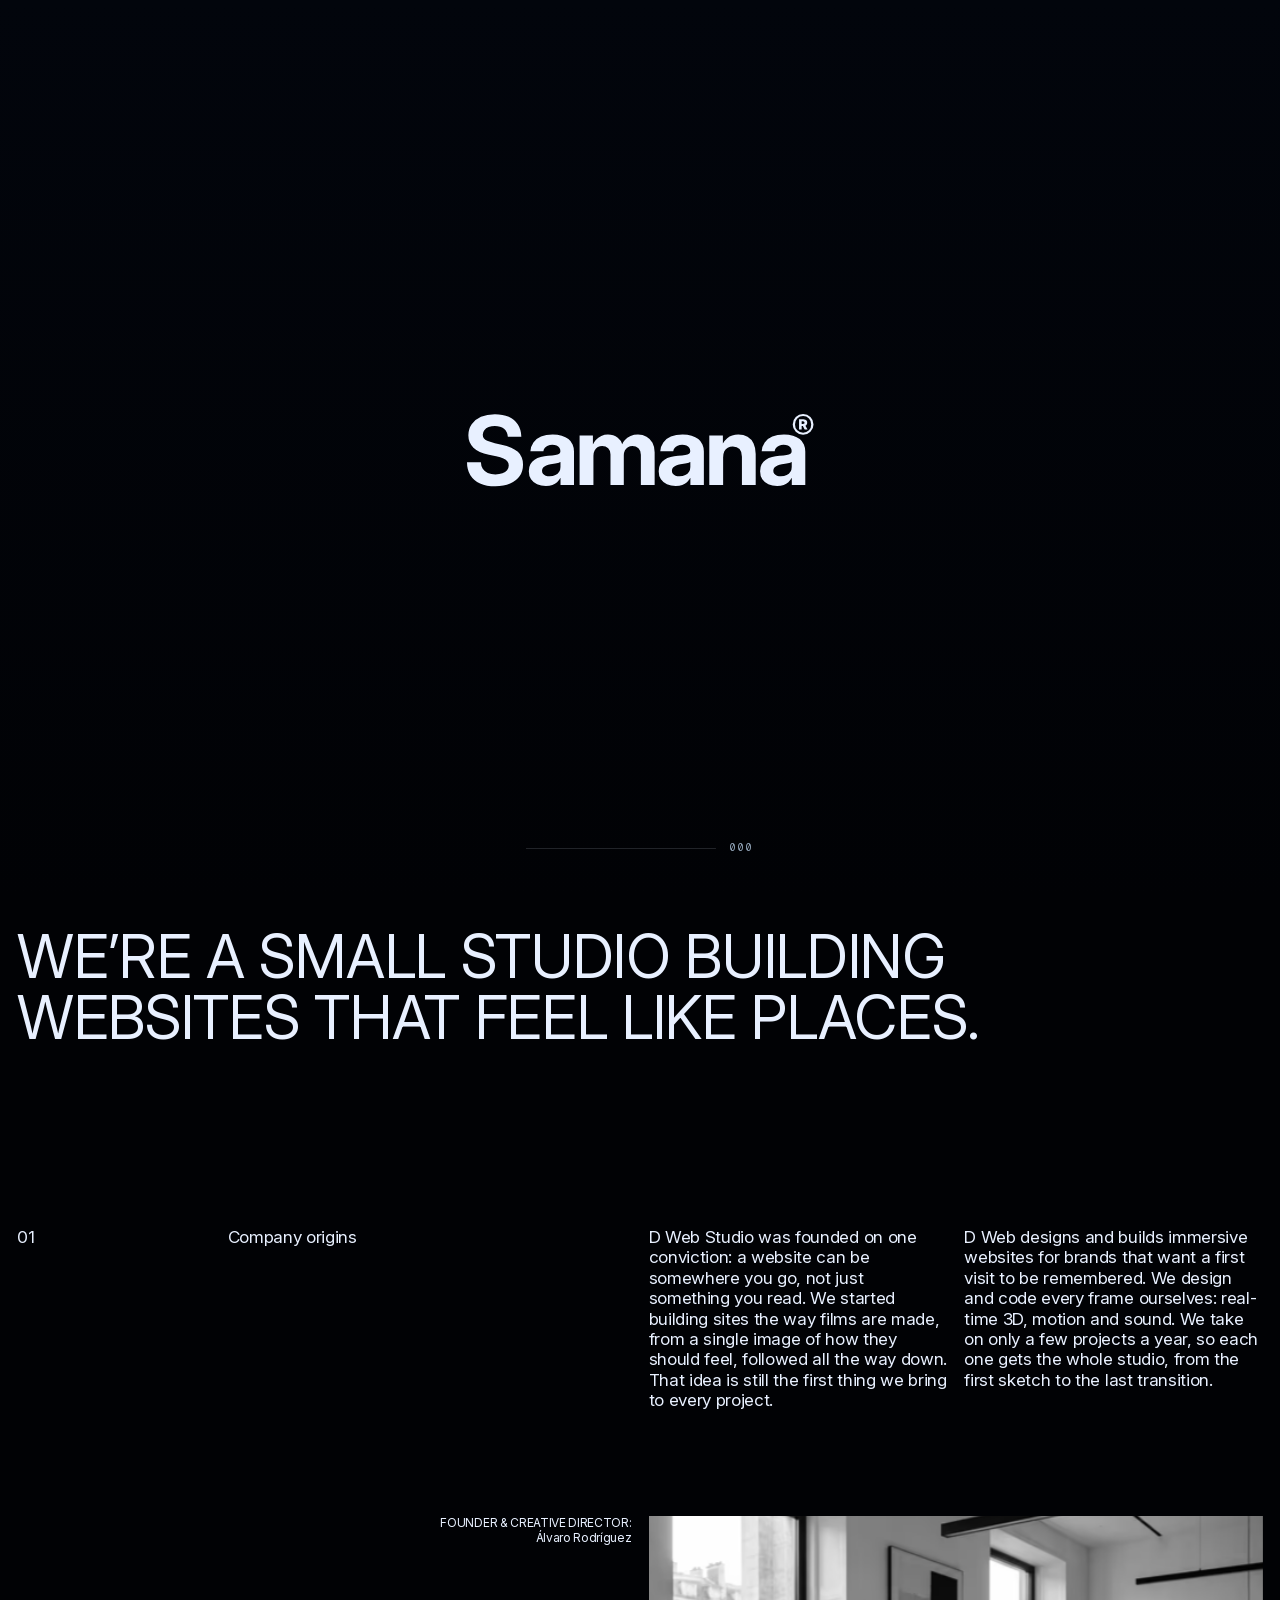
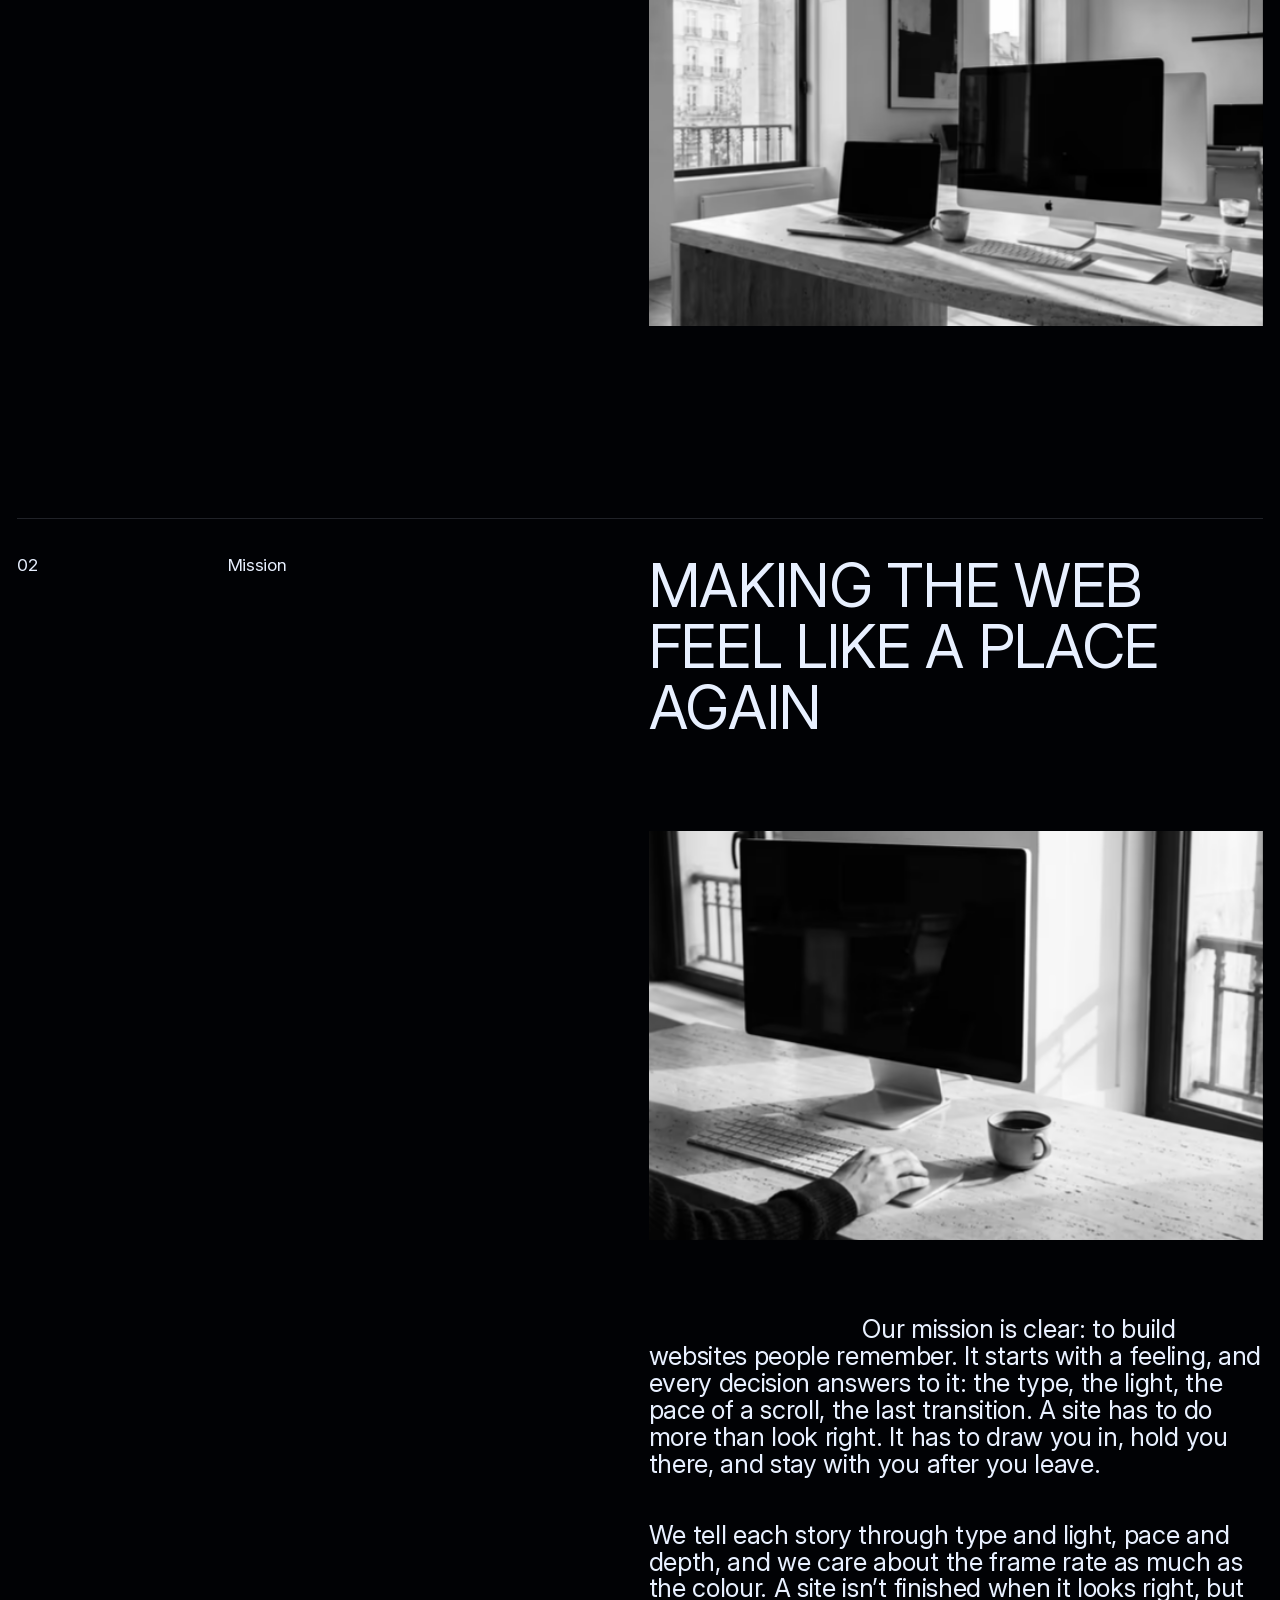
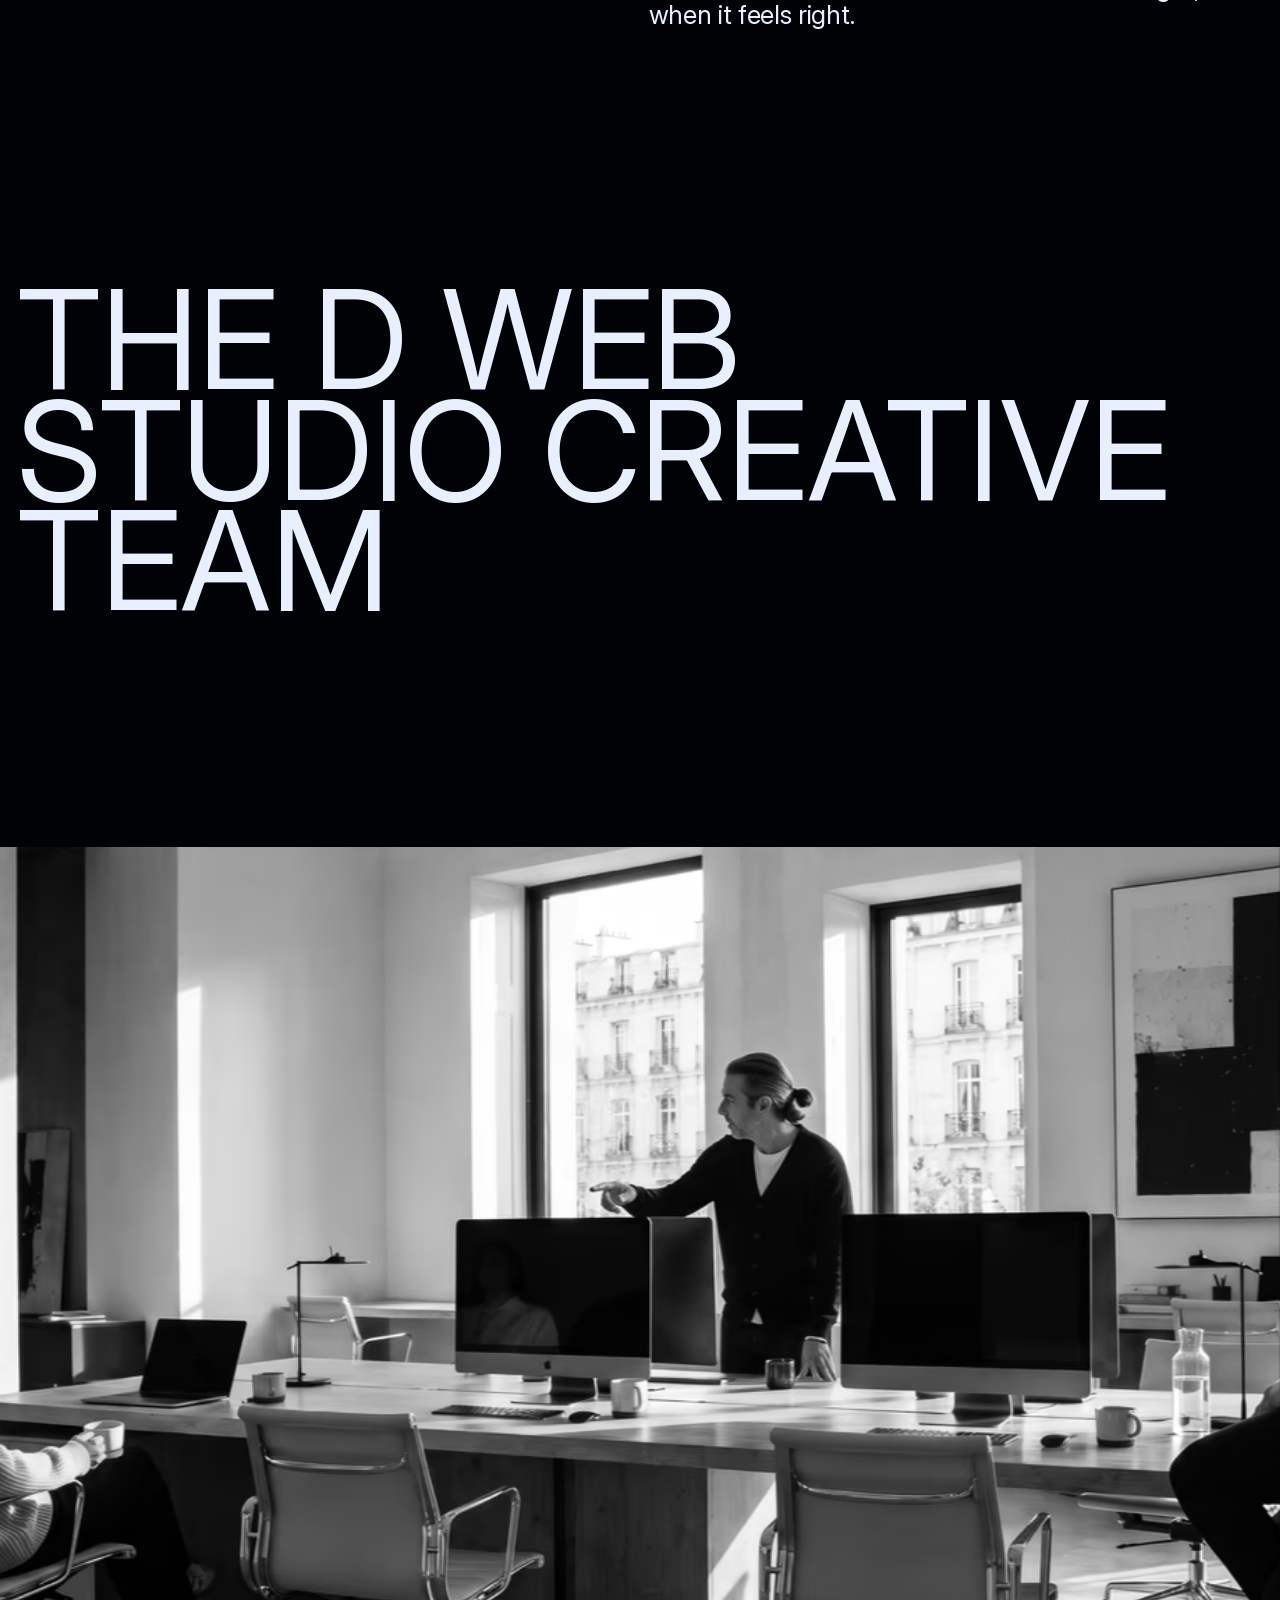
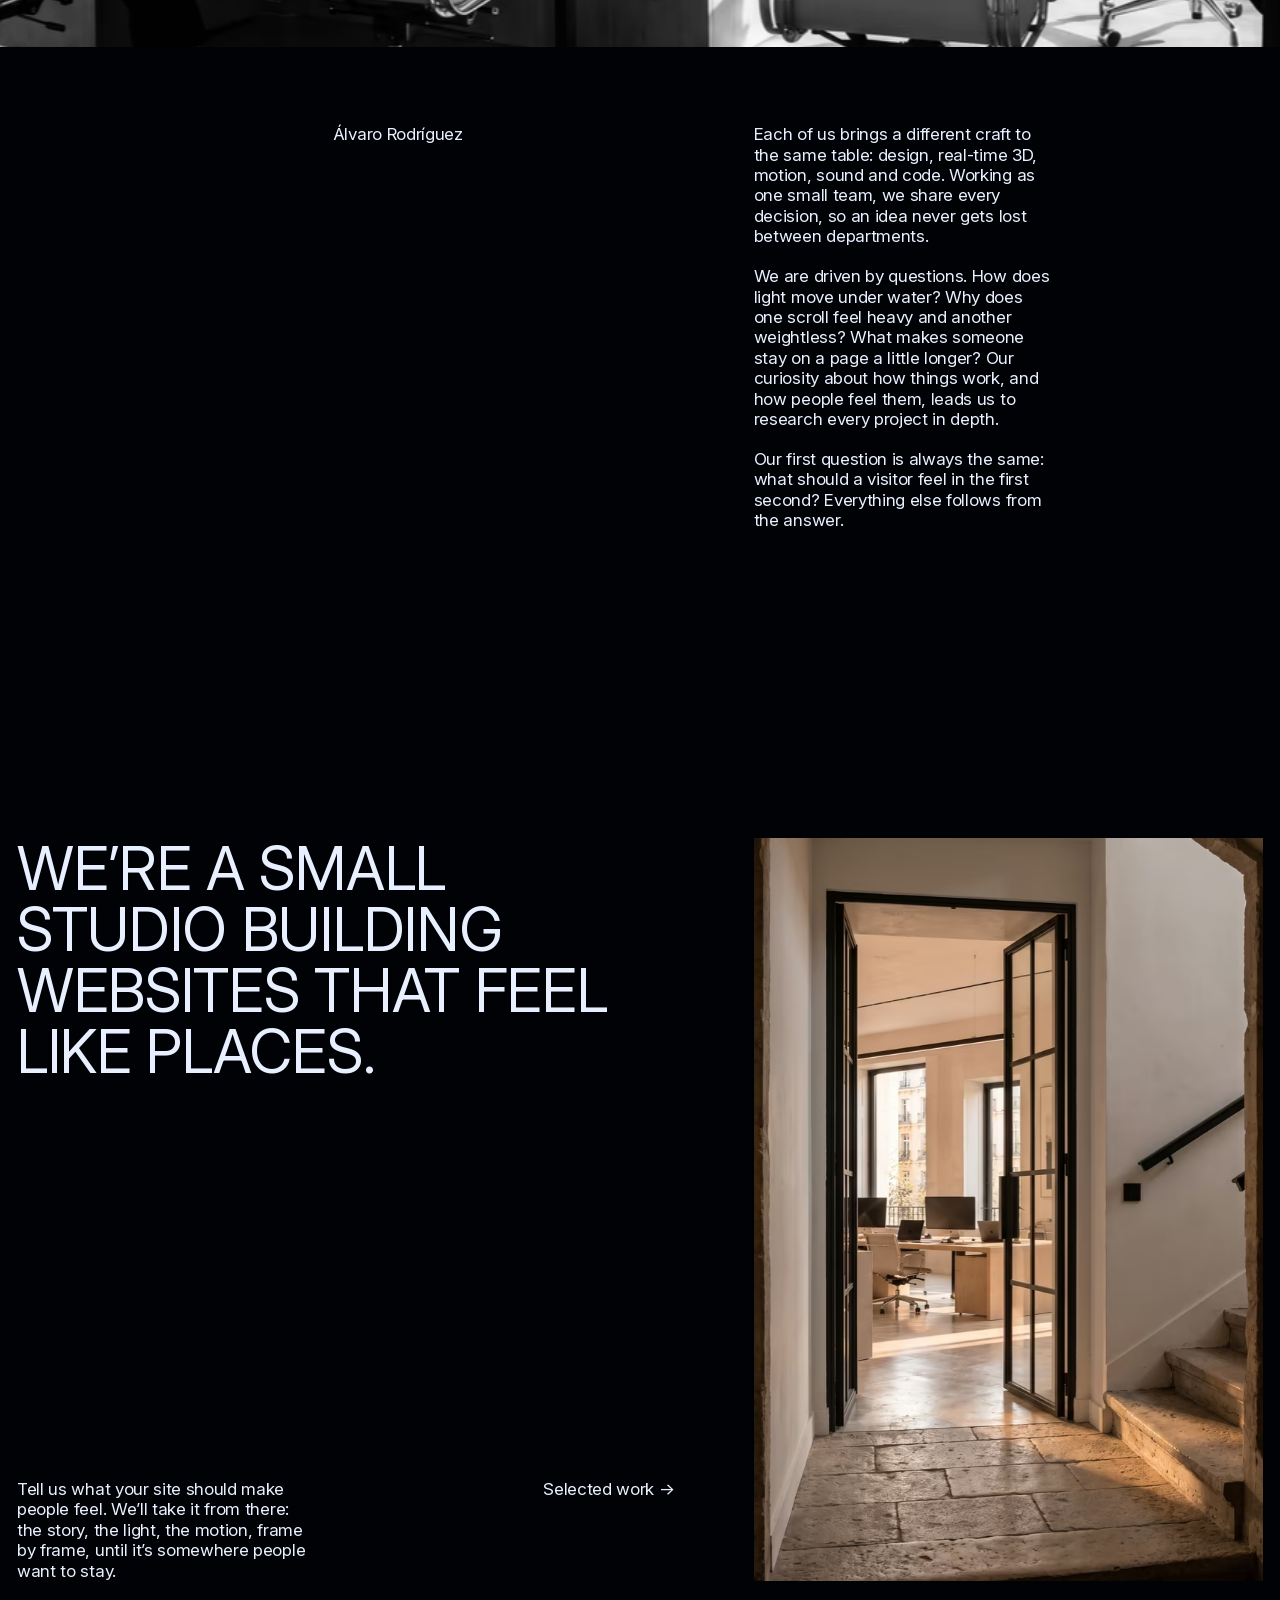
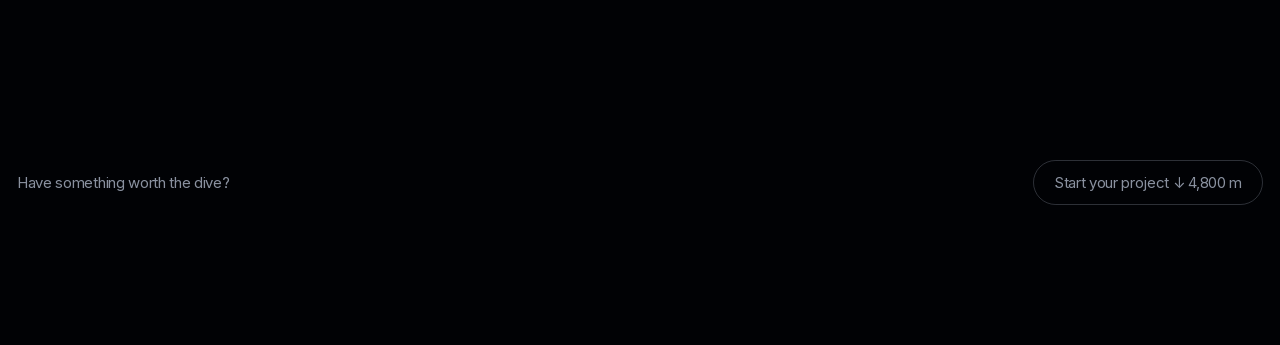
==== about/index.html @ 5c237c51 "Convert Samana Studio to D Web Studio" ====
<!doctype html>
<html lang="en">
  
<!-- Mirrored from https://samanastudio.es/about/ by HTTrack Website Copier/3.x [XR&CO], Sun, 01 Nov 2026 11:11:32 GMT -->
<head>
    <meta charset="UTF-8" />
    <meta name="viewport" content="width=device-width, initial-scale=1.0, viewport-fit=cover" />

    <!-- fase 4.15 — About (2,400 m · the midnight zone). The same app as the home (one entry, one Experience):
         this page's text is real HTML (search engines, no JS); the router adopts its section.
         (4.19) Its page, its head's lines and its JSON-LD are written at build from src/content/about.js
         (src/content/about-page.js — vite.config.js, samanaAbout). -->
    <title>About — D Web Studio</title>
    <meta name="description" content="D Web Studio is a small studio building websites that feel like places: real-time 3D, motion and sound, designed and coded by hand." />
    <meta name="robots" content="index, follow" />
    <link rel="canonical" href="index.html" />
    <meta name="author" content="D Web Studio" />
    <meta name="theme-color" content="#02050c" />

    <meta property="og:type" content="website" />
    <meta property="og:site_name" content="D Web Studio" />
    <meta property="og:url" content="index.html" />
    <meta property="og:title" content="About — D Web Studio" />
    <meta property="og:description" content="A small studio building websites that feel like places." />
    <meta property="og:image" content="../og-samana.jpg" />
    <meta property="og:image:width" content="1200" />
    <meta property="og:image:height" content="630" />
    <meta property="og:image:alt" content="D Web Studio — immersive web design for premium brands" />
    <meta property="og:locale" content="en_US" />
    <meta name="twitter:card" content="summary_large_image" />
    <meta name="twitter:title" content="About — D Web Studio" />
    <meta name="twitter:description" content="A small studio building websites that feel like places." />
    <meta name="twitter:image" content="../og-samana.jpg" />

    <link rel="icon" href="../favicon5e1f.ico?v=2" sizes="any" />
    <link rel="icon" type="image/png" sizes="96x96" href="../favicon-965e1f.png?v=2" />
    <link rel="icon" type="image/png" sizes="48x48" href="../favicon-485e1f.png?v=2" />
    <link rel="icon" type="image/png" sizes="32x32" href="../favicon-325e1f.png?v=2" />
    <link rel="icon" type="image/png" sizes="16x16" href="../favicon-165e1f.png?v=2" />
    <link rel="apple-touch-icon" sizes="180x180" href="../apple-touch-icon5e1f.png?v=2" />
    <link rel="manifest" href="../site.webmanifest" />

    <link rel="preload" href="../fonts/InterDisplay-Bold-hello.woff2" as="font" type="font/woff2" crossorigin />
    <link rel="preload" href="../fonts/InterSamana-Variable.woff2" as="font" type="font/woff2" crossorigin />
    <!-- JavaScript off: no loader, the page reads as a document -->
    <noscript><style>.loader { display: none !important; }</style></noscript>
    <!-- about:ld --><script type="application/ld+json">{"@context":"https://schema.org","@type":"AboutPage","name":"About — D Web Studio","url":"https://samanastudio.es/about/","description":"D Web Studio is a small studio building websites that feel like places: real-time 3D, motion and sound, designed and coded by hand.","inLanguage":"en","primaryImageOfPage":{"@type":"ImageObject","url":"https://samanastudio.es/about/og-about.jpg","width":1200,"height":630},"mainEntity":{"@type":"Organization","name":"D Web Studio","url":"https://samanastudio.es/","email":"info@samanastudio.es","logo":"https://samanastudio.es/apple-touch-icon.png","description":"D Web Studio is a small studio building websites that feel like places: real-time 3D, motion and sound, designed and coded by hand.","founder":{"@type":"Person","name":"Álvaro Rodríguez","jobTitle":"Founder & Creative Director"},"employee":[{"@type":"Person","name":"Álvaro Rodríguez"}],"sameAs":["https://instagram.com/samanastudios","https://tiktok.com/@samanastudio"]}}</script><!-- /about:ld -->
    <script type="module" crossorigin src="../assets/main-DWAIzYvo.js"></script>
    <style data-critical>@font-face{font-family:Inter;src:url(../fonts/InterSamana-Variable.woff2) format("woff2");font-weight:400 700;font-style:normal;font-display:swap}@font-face{font-family:Inter Fallback;src:local("Arial"),local("ArialMT"),local("Helvetica"),local("Liberation Sans");size-adjust:106.59%;ascent-override:90.88%;descent-override:22.63%;line-gap-override:0%}@font-face{font-family:Samana Hello;src:url(../fonts/InterDisplay-Bold-hello.woff2) format("woff2");font-weight:700;font-style:normal;font-display:block}@font-face{font-family:Geist Mono;src:url(../fonts/geist-mono-300-500.woff2) format("woff2");font-weight:300 500;font-style:normal;font-display:block}:root{--water-top: #02050c;--water-bot: #010205;--water: linear-gradient(180deg, var(--water-top) 0%, var(--water-bot) 100%)}:root{--f-sans: "Inter", "Inter Fallback", system-ui, sans-serif;--f-mono: "Geist Mono", ui-monospace, SFMono-Regular, Menlo, monospace;--t-xl-w: 650;--t-xl-s: clamp(44px, 7.4vw, 118px);--t-xl-ls: -.042em;--t-xl-lh: .92;--t-d-w: 600;--t-d-s: clamp(34px, 4.6vw, 68px);--t-d-ls: -.034em;--t-d-lh: .96;--t-lead-w: 500;--t-lead-s: clamp(20px, 1.8vw, 28px);--t-lead-ls: -.018em;--t-lead-lh: 1.2;--t-bl-w: 400;--t-bl-s: clamp(17px, 1.3vw, 19px);--t-bl-ls: -.011em;--t-bl-lh: 1.55;--t-b-w: 400;--t-b-s: 15.5px;--t-b-ls: -.006em;--t-b-lh: 1.6;--t-ui-w: 500;--t-ui-s: 13.5px;--t-ui-ls: -.004em;--t-ui-lh: 1.2;--t-lb-w: 400;--t-lb-s: 10.5px;--t-lb-ls: .18em;--t-lb-lh: 1.3;--t-num-w: 400;--t-num-s: 22px;--t-num-ls: .02em;--t-num-lh: 1}*{margin:0;padding:0}html,body{font-family:var(--f-sans)}html{background:var(--water) 0 0 / 100% 100vh no-repeat var(--water-bot)}.webgl{position:fixed;top:0;left:0;width:100%;height:100%;outline:none;z-index:1}@media(pointer:coarse){.webgl{height:100vh;height:100lvh}}.scroll-proxy{position:relative;width:100%;pointer-events:none}.loader{position:fixed;top:0;right:0;bottom:0;left:0;z-index:10;overflow:hidden;background:var(--water);--hello-fs: clamp(2.5rem, 9vw, 6rem);color:#e8f0ff;pointer-events:none;contain:strict}.loader.is-nav{z-index:80}.loader.is-off{visibility:hidden}.loader-in{position:absolute;top:0;right:0;bottom:0;left:0}.loader.is-nav :is(.loader-center,.loader-progress,.loader-note){display:none}.loader-center{position:absolute;top:0;right:0;bottom:0;left:0;display:grid;place-items:center}.loader-word{margin:0;font-family:Samana Hello,Inter,system-ui,sans-serif;font-weight:700;font-size:var(--hello-fs);letter-spacing:-.03em;line-height:1.2;text-align:center;color:#e8f0ff;grid-area:1 / 1;backface-visibility:hidden;will-change:transform;transform:perspective(800px) translate3d(0,100%,0) rotateX(-90deg)}.loader-word:first-child{transform:none}.loader-word.is-fb{letter-spacing:0}@media(prefers-reduced-motion:reduce){.loader-word{transform:none;opacity:0}.loader-word:first-child{opacity:1}}.loader.is-lifting .loader-progress,.loader.is-lifting .loader-note{opacity:0;transition:opacity .525s linear}.loader-progress{position:absolute;left:50%;bottom:clamp(1.75rem,5vh,3rem);transform:translate(-50%);display:flex;align-items:center;gap:.9rem}.loader-line{width:clamp(90px,18vw,190px);height:1px;background:#e8f0ff24;overflow:hidden}.loader-line-fill{width:100%;height:100%;background:#e8f0ff99;transform:scaleX(0);transform-origin:left center;will-change:transform}.loader-note{font-family:var(--f-mono);font-weight:var(--t-lb-w);font-size:var(--t-lb-s);letter-spacing:var(--t-lb-ls);line-height:var(--t-lb-lh);text-transform:uppercase;position:absolute;left:50%;bottom:max(.7rem,calc(clamp(1.75rem,5vh,3rem) - 1.55rem));transform:translate(-50%);margin:0;white-space:nowrap;color:#e8f0ff8c;opacity:0;transition:opacity 1.2s ease}.loader-note.is-on{opacity:1}.loader-count{font-family:var(--f-mono);font-weight:var(--t-lb-w);font-size:var(--t-lb-s);letter-spacing:var(--t-lb-ls);line-height:var(--t-lb-lh);text-transform:uppercase;color:#93a6ba;font-variant-numeric:tabular-nums;min-width:3ch;text-align:right}[data-draw]{position:relative}[data-draw]:before{content:"";position:absolute;left:0;right:0;top:0;height:1px;background:var(--draw-c, rgba(223, 234, 255, .12));transform-origin:left center;transition:transform var(--draw-t, 0s) cubic-bezier(.87,0,.13,1) var(--draw-d, 0s)}:where(a,button,select,[role=radio]):focus-visible,html[data-kbd] :where(input,textarea):focus{outline:1px solid rgba(232,240,255,.9);outline-offset:3px}.skip-link{font-family:var(--f-sans);font-weight:var(--t-ui-w);font-size:var(--t-ui-s);letter-spacing:var(--t-ui-ls);line-height:var(--t-ui-lh);position:fixed;top:calc(env(safe-area-inset-top,0px) + clamp(1.1rem,2.4vh,1.9rem));left:calc(env(safe-area-inset-left,0px) + clamp(1.2rem,3vw,2.4rem));margin-top:-3px;z-index:9;padding:7px 15px 6px;border:1px solid rgba(159,208,255,.26);border-radius:999px;background:#060a12b8;color:#dfeaffeb;text-decoration:none;white-space:nowrap;text-shadow:0 1px 14px rgba(4,6,12,.8);clip-path:inset(50%);opacity:0;pointer-events:none}.skip-link:focus{clip-path:none;opacity:1;pointer-events:auto}.sr-only{position:absolute;width:1px;height:1px;margin:-1px;overflow:hidden;clip:rect(0 0 0 0);white-space:nowrap;border:0}@media(max-height:720px){:root.cf-open :is(.site-logo,.site-sound,.site-menu-btn){filter:opacity(0);pointer-events:none}}html.lenis,html.lenis body{height:auto}:root{--frost: #9fd0ff}.hero-tag{position:fixed;z-index:2;display:grid;gap:12px;justify-items:start;width:min(92vw,46ch);text-align:left;pointer-events:none;will-change:opacity,transform}.hero-tag.is-centred{justify-items:center;text-align:center}.hero-kick{font-family:var(--f-mono);font-weight:var(--t-lb-w);font-size:var(--t-lb-s);letter-spacing:var(--t-lb-ls);line-height:var(--t-lb-lh);margin:0;text-transform:uppercase;color:#93a6ba}.hero-line{font-family:var(--f-sans);font-weight:var(--t-lead-w);font-size:var(--t-lead-s);letter-spacing:var(--t-lead-ls);line-height:var(--t-lead-lh);text-wrap:balance;margin:0;color:#e8f0ff}:root{--hdr-top: calc(env(safe-area-inset-top, 0px) + clamp(1.1rem, 2.4vh, 1.9rem)) ;--hdr-right: calc(env(safe-area-inset-right, 0px) + clamp(1.2rem, 3vw, 2.4rem)) ;--ice: #9fd0ff;--ease-ui: cubic-bezier(.16, .84, .24, 1);--expo: cubic-bezier(.19, 1, .22, 1)}.page-view{position:relative;z-index:2;overflow-anchor:none}.page{box-sizing:border-box;min-height:100vh;min-height:100svh;display:flex;flex-direction:column;justify-content:flex-end;align-items:center;text-align:center;padding:calc(var(--hdr-top) + 96px) 24px max(14vh,190px);color:#eef4ff}.page>*{width:min(100%,720px)}@media(max-width:640px){.page{padding-bottom:max(12vh,96px)}}html:is([data-route=work],[data-route=about]) :is(.ui-layer,.hud-layer,.chapters,.we-are,.hero-tag,.scroll-cue,.site-footer,.seo-fallback),.route-off{visibility:hidden!important}.page.is-pending{visibility:hidden;position:absolute;inset:0 0 auto 0}.page.pg-mask.pg-live{--pg-t0: 56px;--pg-t1: 104px;-webkit-mask-image:linear-gradient(rgba(0,0,0,var(--pg-mo)) 0 var(--pg-t0),#000 var(--pg-t1),#000 calc(100% - 90px),rgba(0,0,0,var(--pg-mo)) calc(100% - 24px));mask-image:linear-gradient(rgba(0,0,0,var(--pg-mo)) 0 var(--pg-t0),#000 var(--pg-t1),#000 calc(100% - 90px),rgba(0,0,0,var(--pg-mo)) calc(100% - 24px));-webkit-mask-size:100% 100vh;mask-size:100% 100vh;-webkit-mask-repeat:no-repeat;mask-repeat:no-repeat;-webkit-mask-position:0 var(--pg-sy);mask-position:0 var(--pg-sy)}@media(max-width:640px){.page.pg-mask.pg-live{--pg-t0: 92px;--pg-t1: 140px}}:root{--wk-pad: clamp(18px, 6vw, 96px);--wk-text: #e8f0ff;--wk-text-2: rgba(223, 234, 255, .62);--wk-mist: #93a6ba;--wk-line: rgba(223, 234, 255, .12);--wk-line-2: rgba(223, 234, 255, .2)}.page.page-work{display:block;text-align:left;align-items:initial;padding:0;color:var(--wk-text);--wk-M: max(16px, 2.08vw);--wk-l: rgba(223, 234, 255, .16);--wk-l2: rgba(223, 234, 255, .22);--wk-t2: rgba(223, 234, 255, .66);--wk-io3: cubic-bezier(.645, .045, .355, 1);--wk-q4: cubic-bezier(.165, .84, .44, 1)}.page.page-case{display:block;position:relative;text-align:left;align-items:initial;padding:0 0 120px;color:var(--wk-text)}.page.page-about{display:block;text-align:left;align-items:initial;padding:0;color:#e8f0ff;font-family:var(--f-sans);font-weight:400;letter-spacing:-.02em;--ab-M: max(16px, 1.333vw);--ab-G: max(16px, 1.333vw);--ab-ind: 16.7vw;--ab-fs: clamp(15px, 1.333vw, 24px);--ab-fs-s: clamp(12px, .933vw, 16px);--ab-fs-l: clamp(20px, 2vw, 34px);--ab-fs-h: clamp(30px, 4.667vw, 80px);--ab-fs-x: clamp(52px, 10.8vw, 180px)}.page-about>*{width:auto}.page-about :where(p,h1,h2,ul){margin:0;font-weight:400}.page-about a{color:inherit}.page-about section{position:relative}.ab-g{display:grid;grid-template-columns:repeat(12,minmax(0,1fr));column-gap:var(--ab-G);padding:0 var(--ab-M)}.ab-g>*{grid-column:var(--c, 1 / -1);min-width:0}.ab-t{font-size:var(--ab-fs);line-height:1.2}.ab-ts{font-size:var(--ab-fs-s);line-height:1.2}.ab-tl{font-size:var(--ab-fs-l);line-height:1.1}.ab-th{font-size:var(--ab-fs-h);line-height:1.02;text-transform:uppercase}.ab-tx{font-size:var(--ab-fs-x);line-height:.8;text-transform:uppercase}.ab-ind{text-indent:var(--ab-ind)}.ab-ind .txl{text-indent:0}.ab-ind .txl-v>:first-child .txl{text-indent:var(--ab-ind)}.ab-fr{position:relative;overflow:hidden}.ab-pi{position:absolute;top:-10%;right:0;bottom:-10%;left:0;will-change:transform;transition:opacity .5s ease-in-out}.ab-pic,.ab-pic img{position:absolute;top:0;right:0;bottom:0;left:0;display:block;width:100%;height:100%;object-fit:cover}.ab-live .ab-fr:not(.on) .ab-pi,.ab-live .ab-fm:not(.on) .ab-fimg{opacity:0}.ab-hero{height:100vh;height:100svh;min-height:520px;overflow:hidden;color:#fff}.ab-hin,.ab-hm,.ab-hs{position:absolute;top:0;right:0;bottom:0;left:0}.ab-hin,.ab-hs{will-change:transform}.ab-shade{position:absolute;top:0;right:0;bottom:0;left:0;background:linear-gradient(180deg,#00000052,#0000000f 30%,#00000014 60%,#00000073)}.ab-hbody{position:relative;height:100%;display:flex;flex-direction:column}.ab-hsp{flex:none;height:36%;min-height:150px;max-height:360px}.ab-pline{flex:none;height:1px;--draw-c: rgba(255, 255, 255, .18)}.ab-hrow{padding-top:20px;padding-bottom:20px;align-items:start}.ab-exp{text-align:right}.ab-explore{text-decoration:none}.ab-hh{margin-top:auto;padding:0 var(--ab-M) clamp(74px,11vh,100px)}.ab-hh-v{display:flex;justify-content:space-between;align-items:flex-end}.ab-st{padding-top:max(22px,2vw);padding-bottom:max(80px,14vw)}.ab-sec{align-items:start;row-gap:16px}.ab-s01{padding-bottom:max(90px,15vw)}.ab-s01 .ab-cap,.ab-s01>.ab-fr{margin-top:max(48px,7vw)}.ab-cap{text-align:right}.ab-cap b{font-weight:400;text-transform:uppercase}.ab-s02{padding-bottom:max(100px,20vw)}.ab-hl{height:1px;background:#dfeaff24;margin-bottom:20px}.ab-s02>.ab-fr{margin:max(32px,6vw) 0 max(28px,4.7vw)}.ab-s02 .ab-tl{line-height:1.05}.ab-s02 .ab-tl+.ab-tl{margin-top:1.1em}.ab-team{padding-bottom:max(110px,24vw)}.ab-team-t{padding:0 var(--ab-M);margin-bottom:max(60px,18vw)}.ab-fm{position:relative;aspect-ratio:16 / 10;overflow:hidden}.ab-fmi{position:absolute;top:0;right:0;bottom:0;left:0;will-change:transform}.ab-fimg{position:absolute;top:-20%;right:0;bottom:-20%;left:0;will-change:transform;transition:opacity .5s ease-in-out}.ab-tm{margin-top:max(40px,6vw);row-gap:28px;align-items:start}.ab-names{list-style:none;padding:0}.ab-cols{display:grid;gap:1.2em}.ab-cls{align-items:start;row-gap:28px;padding-bottom:max(100px,14vw)}.ab-tall{grid-row:1 / span 2}.ab-clb{display:grid;grid-template-columns:subgrid;align-self:end;row-gap:18px}.ab-clb>*{grid-column:var(--c, 1 / -1);min-width:0}.ab-lk{text-decoration:none;white-space:nowrap}.ab-lk:hover{text-decoration:underline;text-underline-offset:4px}@media(max-width:640px){.page.page-about{--ab-ind: 22vw}.ab-g{grid-template-columns:repeat(4,minmax(0,1fr))}.ab-g>*,.ab-clb>*{grid-column:var(--cm, 1 / -1)}.ab-hrow .ab-lab{display:none}.ab-hrow{row-gap:22px}.ab-exp{text-align:left}.ab-hh{font-size:min(21vw,calc((100vw - 2 * var(--ab-M)) / 4.8));padding-bottom:28px}.ab-cap{text-align:left}.ab-s01>.ab-fr{margin-top:12px}.ab-fm{aspect-ratio:4 / 5}.ab-tall{grid-row:auto}}</style>
    <link rel="preload" as="style" crossorigin href="../assets/main-D3ZNuXNC.css" data-css>
  </head>
  <body>
    <a class="skip-link" href="../index.html#contact">Skip to contact</a>

    <div class="loader" aria-hidden="true">
      <div class="loader-in">
        <div class="loader-center">
          <p class="loader-word">Hello</p>
          <p class="loader-word is-fb">你好</p>
          <p class="loader-word is-fb">नमस्ते</p>
          <p class="loader-word">Hola</p>
          <p class="loader-word is-fb">مرحبا</p>
          <p class="loader-word">Olá</p>
          <p class="loader-word is-fb">নমস্কার</p>
          <p class="loader-word">Привет</p>
          <p class="loader-word is-fb">こんにちは</p>
          <p class="loader-word">Bonjour</p>
        </div>
        <div class="loader-progress">
          <div class="loader-line"><div class="loader-line-fill"></div></div>
          <span class="loader-count">000</span>
        </div>
      </div>
    </div>

    <canvas class="webgl" aria-hidden="true"></canvas>
    <!-- (4.30) the home's scroll space, out of the flow on a page from the start (Scroll.setPage: the Router's state here)
         — given its height at boot it pushed the page 13 screens down until the Router hid it: a shift once the page
         paints before the app -->
    <div class="scroll-proxy" style="display: none"></div>
    <header class="site-header">
      <noscript>
        <nav class="nojs-nav" aria-label="Site">
          <a href="../index.html">D Web Studio</a><a href="../work/index.html">Work</a><a href="index.html" aria-current="page">About</a
          ><a href="mailto:info@samanastudio.es">Contact</a>
        </nav>
      </noscript>
    </header>
    <main class="site-main">
      <div class="page-view">
        <div class="page page-about pg-mask" data-page="about">
          <!-- about:page -->
          <section class="ab-hero" data-lines-group aria-labelledby="about-title">
            <div class="ab-hin">
              <div class="ab-hm" data-rise><div class="ab-hs"><picture class="ab-pic"><source type="image/avif" srcset="about-00-hero-640.avif 640w, about-00-hero-960.avif 960w, about-00-hero-1280.avif 1280w, about-00-hero-1672.avif 1672w" sizes="100vw"><source type="image/webp" srcset="about-00-hero-640.webp 640w, about-00-hero-960.webp 960w, about-00-hero-1280.webp 1280w, about-00-hero-1672.webp 1672w" sizes="100vw"><img src="about-00-hero-960.webp" alt="The studio: a long stone counter, rows of desks and tall windows onto the street, in late-afternoon sun" decoding="async" fetchpriority="high"></picture></div></div>
              <div class="ab-shade"></div>
              <div class="ab-hbody">
                <div class="ab-hsp"></div>
                <div class="ab-pline" data-draw></div>
                <div class="ab-g ab-hrow">
                  <p class="ab-t ab-lab" style="--c:1/3" data-lines>Studio</p>
                  <p class="ab-tl ab-ind" style="--c:6/11" data-lines>We build websites that feel like a place you visit, not a page you scroll: light, depth and motion, made by hand.</p>
                  <p class="ab-t ab-exp" style="--c:11/13"><a class="ab-explore" href="#ab-statement" data-lines>Explore ↓</a></p>
                </div>
                <h1 class="ab-hh ab-tx" id="about-title"><span class="sr-only">About Us</span><span class="ab-hh-v" aria-hidden="true"><span data-lines>About</span><span data-lines>Us</span></span></h1>
              </div>
            </div>
          </section>

          <section class="ab-g ab-st" id="ab-statement">
            <p class="ab-th" style="--c:1/11" data-lines>We’re a small studio building websites that feel like places.</p>
          </section>

          <section class="ab-g ab-sec ab-s01" aria-labelledby="ab-origins">
            <p class="ab-t" style="--c:1/3;--cm:1/2" data-lines>01</p>
            <h2 class="ab-t" style="--c:3/5;--cm:2/-1" id="ab-origins" data-lines>Company origins</h2>
            <p class="ab-t" style="--c:7/10" data-lines>D Web Studio was founded on one conviction: a website can be somewhere you go, not just something you read. We started building sites the way films are made, from a single image of how they should feel, followed all the way down. That idea is still the first thing we bring to every project.</p>
            <p class="ab-t" style="--c:10/13" data-lines>D Web designs and builds immersive websites for brands that want a first visit to be remembered. We design and code every frame ourselves: real-time 3D, motion and sound. We take on only a few projects a year, so each one gets the whole studio, from the first sketch to the last transition.</p>
            <p class="ab-ts ab-cap" style="--c:5/7" data-lines><b>Founder &amp; Creative Director:</b> Álvaro Rodríguez</p>
            <div class="ab-fr" style="--c:7/13;aspect-ratio:3/2"><div class="ab-pi"><picture class="ab-pic"><source type="image/avif" srcset="about-01-origins-640.avif 640w, about-01-origins-960.avif 960w, about-01-origins-1280.avif 1280w, about-01-origins-1920.avif 1920w" sizes="(max-width: 640px) 100vw, 50vw"><source type="image/webp" srcset="about-01-origins-640.webp 640w, about-01-origins-960.webp 960w, about-01-origins-1280.webp 1280w, about-01-origins-1920.webp 1920w" sizes="(max-width: 640px) 100vw, 50vw"><img src="about-01-origins-960.webp" alt="A desk by a tall window, with a desktop computer, a laptop and two cups of coffee in the sun" decoding="async" loading="lazy"></picture></div></div>
          </section>

          <section class="ab-g ab-sec ab-s02" aria-labelledby="ab-mission">
            <div class="ab-hl"></div>
            <p class="ab-t" style="--c:1/3;--cm:1/2" data-lines>02</p>
            <h2 class="ab-t" style="--c:3/7;--cm:2/-1" id="ab-mission" data-lines>Mission</h2>
            <p class="ab-th" style="--c:7/13" data-lines>Making the web feel like a place again</p>
            <div class="ab-fr" style="--c:7/13;aspect-ratio:3/2"><div class="ab-pi"><picture class="ab-pic"><source type="image/avif" srcset="about-02-mission-640.avif 640w, about-02-mission-960.avif 960w, about-02-mission-1280.avif 1280w, about-02-mission-1920.avif 1920w" sizes="(max-width: 640px) 100vw, 50vw"><source type="image/webp" srcset="about-02-mission-640.webp 640w, about-02-mission-960.webp 960w, about-02-mission-1280.webp 1280w, about-02-mission-1920.webp 1920w" sizes="(max-width: 640px) 100vw, 50vw"><img src="about-02-mission-960.webp" alt="A hand on a keyboard at a stone desk, a monitor and a cup of coffee beside an open window" decoding="async" loading="lazy"></picture></div></div>
            <p class="ab-tl ab-ind" style="--c:7/13" data-lines>Our mission is clear: to build websites people remember. It starts with a feeling, and every decision answers to it: the type, the light, the pace of a scroll, the last transition. A site has to do more than look right. It has to draw you in, hold you there, and stay with you after you leave.</p>
            <p class="ab-tl" style="--c:7/13" data-lines>We tell each story through type and light, pace and depth, and we care about the frame rate as much as the colour. A site isn’t finished when it looks right, but when it feels right.</p>
          </section>

          <section class="ab-team" aria-labelledby="ab-team">
            <h2 class="ab-tx ab-team-t" id="ab-team" data-lines>The D Web Studio creative team</h2>
            <div class="ab-fm"><div class="ab-fmi"><div class="ab-fimg"><picture class="ab-pic"><source media="(max-width: 640px)" type="image/avif" srcset="about-03-team-m-480.avif 480w, about-03-team-m-880.avif 880w" sizes="100vw"><source media="(max-width: 640px)" type="image/webp" srcset="about-03-team-m-480.webp 480w, about-03-team-m-880.webp 880w" sizes="100vw"><source type="image/avif" srcset="about-03-team-960.avif 960w, about-03-team-1440.avif 1440w, about-03-team-2048.avif 2048w, about-03-team-2752.avif 2752w" sizes="100vw"><source type="image/webp" srcset="about-03-team-960.webp 960w, about-03-team-1440.webp 1440w, about-03-team-2048.webp 2048w, about-03-team-2752.webp 2752w" sizes="100vw"><img src="about-03-team-1440.webp" alt="The team at work in the studio: one leaning back in a chair, one at a monitor, one perched on a desk with a coffee" decoding="async" loading="lazy"></picture></div></div></div>
            <div class="ab-g ab-tm">
              <ul class="ab-t ab-names" style="--c:4/8" aria-label="The team" data-lines-group>
                <li data-lines>Álvaro Rodríguez</li>
              </ul>
              <div class="ab-cols" style="--c:8/11">
                <p class="ab-t" data-lines>Each of us brings a different craft to the same table: design, real-time 3D, motion, sound and code. Working as one small team, we share every decision, so an idea never gets lost between departments.</p>
                <p class="ab-t" data-lines>We are driven by questions. How does light move under water? Why does one scroll feel heavy and another weightless? What makes someone stay on a page a little longer? Our curiosity about how things work, and how people feel them, leads us to research every project in depth.</p>
                <p class="ab-t" data-lines>Our first question is always the same: what should a visitor feel in the first second? Everything else follows from the answer.</p>
              </div>
            </div>
          </section>

          <section class="ab-g ab-cls">
            <h2 class="ab-th" style="--c:1/7" data-lines>We’re a small studio building websites that feel like places.</h2>
            <div class="ab-fr ab-tall" style="--c:8/13;aspect-ratio:573/836"><div class="ab-pi"><picture class="ab-pic"><source type="image/avif" srcset="about-04-entrance-480.avif 480w, about-04-entrance-800.avif 800w, about-04-entrance-1200.avif 1200w, about-04-entrance-1696.avif 1696w" sizes="(max-width: 640px) 100vw, 42vw"><source type="image/webp" srcset="about-04-entrance-480.webp 480w, about-04-entrance-800.webp 800w, about-04-entrance-1200.webp 1200w, about-04-entrance-1696.webp 1696w" sizes="(max-width: 640px) 100vw, 42vw"><img src="about-04-entrance-800.webp" alt="The studio&#39;s entrance: a stone step and an open glass door onto the bright room beyond" decoding="async" loading="lazy"></picture></div></div>
            <div class="ab-clb" style="--c:1/8">
              <p class="ab-t" style="--c:1/4" data-lines>Tell us what your site should make people feel. We’ll take it from there: the story, the light, the motion, frame by frame, until it’s somewhere people want to stay.</p>
              <p class="ab-t" style="--c:6/8"><a class="ab-lk" href="../work/index.html" data-lines>Selected work →</a></p>
            </div>
          </section>

          <div class="wk-foot ab-foot"><p>Have something worth the dive?</p><a class="wk-cta" href="../index.html#contact">Start your project ↓ 4,800 m</a></div>
          <!-- /about:page -->
        </div>
      </div>
    </main>
  </body>

<!-- Mirrored from https://samanastudio.es/about/ by HTTrack Website Copier/3.x [XR&CO], Sun, 01 Nov 2026 11:11:43 GMT -->
</html>
---- assets/main-D3ZNuXNC.css ----
@font-face{font-family:Inter;src:url(../fonts/InterSamana-Variable.woff2) format("woff2");font-weight:400 700;font-style:normal;font-display:swap}@font-face{font-family:Inter Fallback;src:local("Arial"),local("ArialMT"),local("Helvetica"),local("Liberation Sans");size-adjust:106.59%;ascent-override:90.88%;descent-override:22.63%;line-gap-override:0%}@font-face{font-family:Samana Hello;src:url(../fonts/InterDisplay-Bold-hello.woff2) format("woff2");font-weight:700;font-style:normal;font-display:block}@font-face{font-family:Geist Mono;src:url(../fonts/geist-mono-300-500.woff2) format("woff2");font-weight:300 500;font-style:normal;font-display:block}:root{--water-top: #02050c;--water-bot: #010205;--water: linear-gradient(180deg, var(--water-top) 0%, var(--water-bot) 100%)}:root{--f-sans: "Inter", "Inter Fallback", system-ui, sans-serif;--f-mono: "Geist Mono", ui-monospace, SFMono-Regular, Menlo, monospace;--t-xl-w: 650;--t-xl-s: clamp(44px, 7.4vw, 118px);--t-xl-ls: -.042em;--t-xl-lh: .92;--t-d-w: 600;--t-d-s: clamp(34px, 4.6vw, 68px);--t-d-ls: -.034em;--t-d-lh: .96;--t-lead-w: 500;--t-lead-s: clamp(20px, 1.8vw, 28px);--t-lead-ls: -.018em;--t-lead-lh: 1.2;--t-bl-w: 400;--t-bl-s: clamp(17px, 1.3vw, 19px);--t-bl-ls: -.011em;--t-bl-lh: 1.55;--t-b-w: 400;--t-b-s: 15.5px;--t-b-ls: -.006em;--t-b-lh: 1.6;--t-ui-w: 500;--t-ui-s: 13.5px;--t-ui-ls: -.004em;--t-ui-lh: 1.2;--t-lb-w: 400;--t-lb-s: 10.5px;--t-lb-ls: .18em;--t-lb-lh: 1.3;--t-num-w: 400;--t-num-s: 22px;--t-num-ls: .02em;--t-num-lh: 1}*{margin:0;padding:0}.fps-meter{position:fixed;top:calc(env(safe-area-inset-top,0px) + clamp(1.1rem,2.4vh,1.9rem) + 52px);right:calc(env(safe-area-inset-right,0px) + 8px);z-index:9999;font:600 12px/1 ui-monospace,SFMono-Regular,Menlo,monospace;letter-spacing:.04em;color:#9fe6b0;background:#00000073;padding:4px 7px;border-radius:4px;pointer-events:none}.fps-meter[data-low="1"]{color:#ff9b9b}.perf-hud{white-space:pre-wrap;line-height:1.35;max-width:calc(100vw - 16px)}@media(max-width:640px){.fps-meter{top:auto;right:auto;bottom:calc(env(safe-area-inset-bottom,0px) + 8px);left:calc(env(safe-area-inset-left,0px) + 8px)}}html,body{font-family:var(--f-sans)}html{background:var(--water) 0 0 / 100% 100vh no-repeat var(--water-bot)}.webgl{position:fixed;top:0;left:0;width:100%;height:100%;outline:none;z-index:1}@media(pointer:coarse){.webgl{height:100vh;height:100lvh}}.scroll-proxy{position:relative;width:100%;pointer-events:none}.loader{position:fixed;top:0;right:0;bottom:0;left:0;z-index:10;overflow:hidden;background:var(--water);--hello-fs: clamp(2.5rem, 9vw, 6rem);color:#e8f0ff;pointer-events:none;contain:strict}.loader.is-nav{z-index:80}.loader.is-off{visibility:hidden}.loader-in{position:absolute;top:0;right:0;bottom:0;left:0}.loader.is-nav :is(.loader-center,.loader-progress,.loader-note){display:none}.loader-center{position:absolute;top:0;right:0;bottom:0;left:0;display:grid;place-items:center}.loader-word{margin:0;font-family:Samana Hello,Inter,system-ui,sans-serif;font-weight:700;font-size:var(--hello-fs);letter-spacing:-.03em;line-height:1.2;text-align:center;color:#e8f0ff;grid-area:1 / 1;backface-visibility:hidden;will-change:transform;transform:perspective(800px) translate3d(0,100%,0) rotateX(-90deg)}.loader-word:first-child{transform:none}.loader-word.is-fb{letter-spacing:0}@media(prefers-reduced-motion:reduce){.loader-word{transform:none;opacity:0}.loader-word:first-child{opacity:1}}.curtain-mid{position:absolute;top:0;right:0;bottom:0;left:0;display:flex;align-items:center;justify-content:center}.curtain-mark{display:block;height:calc(var(--hello-fs) * .7523);width:auto;aspect-ratio:3609.5 / 752.3;fill:#e8f0ff;overflow:visible;backface-visibility:hidden;transform:perspective(800px) translate3d(0,100%,0) rotateX(-90deg)}@media(prefers-reduced-motion:reduce){.curtain-mark{transform:none;opacity:0}}.curtain-mark .wm-reg-s{display:none}@media(max-width:492px){.curtain-mark .wm-reg{display:none}.curtain-mark .wm-reg-s{display:inline}}.curtain-catch{position:fixed;top:0;right:0;bottom:0;left:0;z-index:79;display:none;pointer-events:auto}.depth-meter.is-over{z-index:90}.hdr-over{z-index:85!important}.loader.is-lifting .loader-progress,.loader.is-lifting .loader-note{opacity:0;transition:opacity .525s linear}.loader-progress{position:absolute;left:50%;bottom:clamp(1.75rem,5vh,3rem);transform:translate(-50%);display:flex;align-items:center;gap:.9rem}.loader-line{width:clamp(90px,18vw,190px);height:1px;background:#e8f0ff24;overflow:hidden}.loader-line-fill{width:100%;height:100%;background:#e8f0ff99;transform:scaleX(0);transform-origin:left center;will-change:transform}.loader-note{font-family:var(--f-mono);font-weight:var(--t-lb-w);font-size:var(--t-lb-s);letter-spacing:var(--t-lb-ls);line-height:var(--t-lb-lh);text-transform:uppercase;position:absolute;left:50%;bottom:max(.7rem,calc(clamp(1.75rem,5vh,3rem) - 1.55rem));transform:translate(-50%);margin:0;white-space:nowrap;color:#e8f0ff8c;opacity:0;transition:opacity 1.2s ease}.loader-note.is-on{opacity:1}.loader-count{font-family:var(--f-mono);font-weight:var(--t-lb-w);font-size:var(--t-lb-s);letter-spacing:var(--t-lb-ls);line-height:var(--t-lb-lh);text-transform:uppercase;color:#93a6ba;font-variant-numeric:tabular-nums;min-width:3ch;text-align:right}.txl-v,.txl-mask,.txl{display:block}.txl-mask{padding:.12em 0 .14em;margin:-.12em 0 -.14em}.txl-pre .txl{transform:translate3d(0,110%,0)}[data-draw]{position:relative}[data-draw]:before{content:"";position:absolute;left:0;right:0;top:0;height:1px;background:var(--draw-c, rgba(223, 234, 255, .12));transform-origin:left center;transition:transform var(--draw-t, 0s) cubic-bezier(.87,0,.13,1) var(--draw-d, 0s)}.draw-pre[data-draw]:before{transform:scaleX(0);transition:none}.ui-layer{font-family:var(--f-sans);position:fixed;top:0;right:0;bottom:0;left:0;z-index:2;pointer-events:none}.ui-block{position:absolute;left:clamp(1.25rem,4vw,4rem);bottom:clamp(1.5rem,6vh,4rem);margin:0;max-width:min(34ch,72vw);opacity:0;will-change:opacity}@media(min-width:641px){.ui-block{max-width:min(56ch,72vw)}}.ui-subtitle{font-family:var(--f-sans);font-weight:var(--t-lead-w);font-size:var(--t-lead-s);letter-spacing:var(--t-lead-ls);line-height:var(--t-lead-lh);text-wrap:balance;margin:.35em 0 0;text-transform:lowercase;color:#9fb3c8;text-shadow:0 1px 12px rgba(4,6,12,.8)}.ui-phrase{font-family:var(--f-sans);font-weight:var(--t-bl-w);font-size:var(--t-bl-s);letter-spacing:var(--t-bl-ls);line-height:var(--t-bl-lh);margin:.5em 0 0;color:#aebccf;opacity:0;transform:translateY(10px);will-change:opacity,transform;text-shadow:0 1px 12px rgba(4,6,12,.8)}.ui-phrase-btn{position:relative;display:inline-block;max-width:100%;margin:0;padding:0;border:0;border-radius:2px;background:none;-webkit-appearance:none;-moz-appearance:none;appearance:none;font:inherit;letter-spacing:inherit;color:inherit;text-align:inherit;text-shadow:inherit;cursor:default;pointer-events:none;-webkit-tap-highlight-color:transparent}.ui-phrase-btn.is-live{pointer-events:auto;cursor:pointer}.ui-phrase-btn:before{content:"";position:absolute;left:-.5rem;right:-.5rem;top:50%;height:44px;transform:translateY(-50%)}.ui-phrase-text{transition:color .3s ease}.ui-phrase-tail{white-space:nowrap}@media(hover:hover){.ui-phrase-btn.is-live:hover .ui-phrase-text{color:#dce7f4}}.ui-phrase-mark{position:relative;display:inline-block;width:9px;height:9px;margin-left:.6em;vertical-align:middle}.ui-phrase-mark:before,.ui-phrase-mark:after{content:"";position:absolute;background:#cfe6ff;transition:opacity .4s ease,width .4s ease,height .4s ease,top .4s ease,left .4s ease,border-radius .4s ease,background-color .4s ease}.ui-phrase-mark:before{left:0;top:4px;width:9px;height:1px}.ui-phrase-mark:after{left:4px;top:0;width:1px;height:9px}.ui-phrase-btn.is-read .ui-phrase-mark:before{left:2px;top:2px;width:5px;height:5px;border-radius:50%;background:#5fd4c8;box-shadow:0 0 6px #5fd4c88c}.ui-phrase-btn.is-read .ui-phrase-mark:after{opacity:0}.ui-teaser{font-family:var(--f-mono);font-weight:var(--t-lb-w);font-size:var(--t-lb-s);letter-spacing:var(--t-lb-ls);line-height:var(--t-lb-lh);text-transform:uppercase;position:absolute;left:calc(100% + .75em);top:50%;overflow:hidden;white-space:nowrap;color:#cfe6ff;opacity:0;transform:translate(-100%,-50%);transition:opacity .35s ease,transform .55s cubic-bezier(.4,0,.2,1);pointer-events:none}.ui-teaser-in{display:inline-block;transform:translate(100%);transition:transform .55s cubic-bezier(.4,0,.2,1)}.ui-teaser.is-shown{opacity:.55;transform:translateY(-50%)}.ui-teaser.is-shown .ui-teaser-in{transform:none}.ui-first-hint{font-family:var(--f-mono);font-weight:var(--t-lb-w);font-size:var(--t-lb-s);letter-spacing:var(--t-lb-ls);line-height:var(--t-lb-lh);text-transform:uppercase;position:absolute;left:0;top:calc(100% + 1.1em);margin:0;white-space:nowrap;color:#cfe6ff;text-shadow:0 1px 12px rgba(4,6,12,.8);opacity:0;transform:translateY(6px);transition:opacity .9s ease,transform .9s cubic-bezier(.2,.7,.2,1);pointer-events:none}.ui-first-hint.is-shown{opacity:.6;transform:none}@media(prefers-reduced-motion:reduce){.ui-teaser,.ui-teaser.is-shown{transform:translateY(-50%);transition:opacity .35s ease}.ui-teaser-in{transform:none;transition:none}.ui-first-hint,.ui-first-hint.is-shown{transform:none;transition:opacity .6s ease}}.ui-title{font-family:var(--f-sans);font-weight:var(--t-d-w);font-size:var(--t-d-s);letter-spacing:var(--t-d-ls);line-height:var(--t-d-lh);text-wrap:balance;margin:0;text-transform:lowercase;white-space:nowrap;color:#e8f0ff;text-shadow:0 1px 24px rgba(120,170,255,.18)}.ui-title-box{position:relative;display:inline-block}.ui-title-hold{visibility:hidden}.ui-title-txt{position:absolute;left:0;top:0;white-space:nowrap}@media(max-width:640px){.ui-block{left:50%;right:auto;transform:translate(-50%);bottom:calc(env(safe-area-inset-bottom,0px) + clamp(2.2rem,8vh,4.5rem));width:min(92vw,30rem);max-width:92vw;text-align:center}.ui-block .ui-title{white-space:normal}.ui-teaser{left:auto;right:0;top:calc(100% + .45em);transform:translate(100%)}.ui-teaser-in{transform:translate(-100%)}.ui-teaser.is-shown{transform:none}.ui-first-hint{left:50%;transform:translate(-50%,6px)}.ui-first-hint.is-shown{transform:translate(-50%)}}@media(orientation:landscape)and (max-height:560px){.ui-block{bottom:calc(env(safe-area-inset-bottom,0px) + clamp(.6rem,4vh,1.6rem))}}:where(a,button,input,textarea,select,[tabindex]):focus{outline:none}:where(a,button,select,[role=radio]):focus-visible,html[data-kbd] :where(input,textarea):focus{outline:1px solid rgba(232,240,255,.9);outline-offset:3px}.skip-link{font-family:var(--f-sans);font-weight:var(--t-ui-w);font-size:var(--t-ui-s);letter-spacing:var(--t-ui-ls);line-height:var(--t-ui-lh);position:fixed;top:calc(env(safe-area-inset-top,0px) + clamp(1.1rem,2.4vh,1.9rem));left:calc(env(safe-area-inset-left,0px) + clamp(1.2rem,3vw,2.4rem));margin-top:-3px;z-index:9;padding:7px 15px 6px;border:1px solid rgba(159,208,255,.26);border-radius:999px;background:#060a12b8;color:#dfeaffeb;text-decoration:none;white-space:nowrap;text-shadow:0 1px 14px rgba(4,6,12,.8);clip-path:inset(50%);opacity:0;pointer-events:none}.skip-link:focus{clip-path:none;opacity:1;pointer-events:auto}.sr-only{position:absolute;width:1px;height:1px;margin:-1px;overflow:hidden;clip:rect(0 0 0 0);white-space:nowrap;border:0}.chapters{position:fixed;z-index:2;left:clamp(20px,5vw,80px);top:50%;transform:translateY(-50%);width:min(30rem,36vw);pointer-events:none;text-shadow:0 1px 14px rgba(4,6,12,.85)}.ch-slot{position:relative}.chap{position:absolute;left:0;right:0;top:50%;transform:translateY(calc(-50% - 16px));opacity:0;filter:blur(6px);transition:opacity .5s ease,transform .5s cubic-bezier(.4,0,.2,1),filter .5s ease}.chap.is-on{opacity:1;transform:translateY(-50%);filter:none;transition:opacity .01s .28s,transform 0s .28s,filter 0s .28s}.ln{display:block;overflow:hidden;padding-bottom:.1em;margin-bottom:-.1em}.ln>span{display:inline-block;transform:translateY(108%);opacity:0;transition:transform 0s .6s,opacity 0s .6s}.chap.is-on .ln>span{transform:none;opacity:1;transition:transform 1s cubic-bezier(.16,.84,.24,1),opacity .7s ease;transition-delay:calc(.3s + var(--l) * 85ms)}.ch-display{font-family:var(--f-sans);font-weight:var(--t-lead-w);font-size:var(--t-lead-s);letter-spacing:var(--t-lead-ls);line-height:var(--t-lead-lh);text-wrap:balance;margin:0;color:#e8f0ff;text-transform:lowercase}.ch-display.soft{color:#9fb3c8}.ch-display.mid{font-family:var(--f-sans);font-weight:var(--t-bl-w);font-size:var(--t-bl-s);letter-spacing:var(--t-bl-ls);line-height:var(--t-bl-lh)}.ch-mono{font-family:var(--f-sans);font-weight:var(--t-b-w);font-size:var(--t-b-s);letter-spacing:var(--t-b-ls);line-height:var(--t-b-lh);margin:1.1em 0 0;color:#b8c8da}.ch-mono:first-child{margin-top:0}.ch-display+.ch-display{margin-top:.12em}.ch-mono+.ch-display{margin-top:.9em}.ch-prog{position:absolute;left:0;display:flex;gap:6px;opacity:0;transition:opacity .6s ease}.ch-prog.on{opacity:1}.ch-prog i{width:18px;height:1px;background:#cfe6ff38;transition:background .5s ease,width .5s ease}.ch-prog i.on{width:30px;background:#cfe6ff}.ch-hint{font-family:var(--f-mono);font-weight:var(--t-lb-w);font-size:var(--t-lb-s);letter-spacing:var(--t-lb-ls);line-height:var(--t-lb-lh);position:absolute;left:0;text-transform:uppercase;color:#9fb3c8;opacity:0;transition:opacity .8s ease}.ch-hint.on{opacity:.75}.ch-hint:after{content:"";display:inline-block;width:1px;height:14px;margin-left:10px;vertical-align:-3px;background:currentColor;transform-origin:top;transform:scaleY(0)}.ch-hint.on:after{animation:ch-hint 1.8s ease-in-out infinite}@keyframes ch-hint{0%{transform:scaleY(0)}50%{transform:scaleY(1)}to{transform:scaleY(1);opacity:0}}.we-are{font-family:var(--f-sans);position:fixed;z-index:2;left:0;top:0;pointer-events:none;font-weight:400;line-height:1;color:#cfe6ff;white-space:nowrap;opacity:0;filter:blur(9px);letter-spacing:.42em;will-change:transform,opacity,filter;text-shadow:0 1px 18px rgba(4,6,12,.85);transition:opacity .9s ease,filter .9s ease,letter-spacing .9s ease}.we-are.is-on{opacity:.9;filter:none;letter-spacing:.05em;transition:opacity 1.1s ease,filter 1.4s ease,letter-spacing 1.8s cubic-bezier(.2,.7,.2,1)}@media(max-width:640px){.chapters{left:20px;right:20px;width:auto;top:auto;bottom:calc(150px + env(safe-area-inset-bottom,0px));transform:none}}@media(prefers-reduced-motion:reduce){.chap,.chap.is-on{transform:translateY(-50%);filter:none;transition:opacity .5s ease}.ln>span,.chap.is-on .ln>span{transform:none;transition:opacity .5s ease;transition-delay:0s}.ch-hint.on:after{animation:none;transform:none}.we-are,.we-are.is-on{filter:none;letter-spacing:.05em;transition:opacity .6s ease}}.site-footer{font-family:var(--f-sans);position:fixed;top:0;right:0;bottom:0;left:0;z-index:3;opacity:var(--behind, 1);pointer-events:none}.footer-veil{position:absolute;top:0;right:0;bottom:0;left:0;pointer-events:none;background:linear-gradient(to bottom,#05070c00 38%,#05070c8c)}.footer-cta-block{position:absolute;left:50%;bottom:calc(env(safe-area-inset-bottom,0px) + clamp(4.75rem,12vh,8.5rem));transform:translate(-50%);display:flex;flex-direction:column;align-items:center;gap:clamp(.9rem,2.2vh,1.6rem);width:max-content;max-width:calc(100vw - (2*clamp(1rem,4vw,3rem)))}.footer-made{font-family:var(--f-sans);font-weight:400;font-size:clamp(18px,1.6vw,24px);letter-spacing:-.012em;line-height:1.3;margin:0;text-align:center;color:#e8f0ffbd}.footer-headline{margin:0;font:inherit;text-align:center}.footer-cta{position:relative;display:inline;margin:0;padding:0;border:0;background:none;font-family:var(--f-sans);font-weight:500;font-size:clamp(56px,9vw,160px);letter-spacing:-.04em;line-height:.98;text-align:center;text-wrap:balance;color:#e8f0ff;cursor:pointer}.footer-cta .fc-t,.footer-cta .fc-ar{display:inline-block;vertical-align:baseline}.footer-cta .fc-t{position:relative}.footer-cta .fc-t:after{content:"";position:absolute;left:0;right:0;bottom:.02em;height:1px;background:currentColor;transform:scaleX(0);transform-origin:left center;transition:transform .6s cubic-bezier(.19,1,.22,1)}.footer-cta:is(:hover,:focus-visible) .fc-t:after{transform:none}.footer-cta:focus-visible{outline:none}.fc-ar{margin-left:.22em}.fc-a{position:relative;display:inline-block;overflow:hidden;vertical-align:bottom}.fc-a i{display:block;font-style:normal;transition:transform .4s cubic-bezier(.165,.84,.44,1)}.fc-a i+i{position:absolute;top:0;right:0;bottom:0;left:0;transform:translate(-110%)}.footer-cta:is(:hover,:focus-visible) .fc-a i:first-child{transform:translate(110%)}.footer-cta:is(:hover,:focus-visible) .fc-a i+i{transform:none}@media(max-width:640px){.footer-cta{font-size:44px}}@media(prefers-reduced-motion:reduce){.footer-cta .fc-t:after,.fc-a i{transition:none}.footer-cta:is(:hover,:focus-visible) .fc-a i:first-child{transform:none}.footer-cta:is(:hover,:focus-visible) .fc-a i+i{transform:translate(-110%)}}.footer-social{position:absolute;right:calc(env(safe-area-inset-right,0px) + clamp(1.5rem,4.5vw,4rem));top:50%;transform:translateY(-50%);display:flex;flex-direction:column;gap:clamp(1.5rem,3.2vh,2.4rem);will-change:opacity,transform}.footer-social a{display:flex;align-items:center;justify-content:center;width:clamp(44px,3.6vw,46px);height:clamp(44px,3.6vw,46px);color:#93a3b8;transition:color .3s ease,transform .3s ease}.footer-social a svg{width:clamp(28px,3.2vw,46px);height:clamp(28px,3.2vw,46px);display:block}.footer-social a:hover{color:#e8f0ff;transform:translateY(-2px) scale(1.06)}.footer-legal{font-family:var(--f-sans);font-weight:var(--t-b-w);font-size:13px;letter-spacing:var(--t-b-ls);line-height:var(--t-b-lh);position:absolute;left:0;right:0;bottom:calc(env(safe-area-inset-bottom,0px) + clamp(1.25rem,3.5vh,2.25rem));margin:0 auto;width:max-content;max-width:calc(100vw - 32px);text-align:center;color:#6b7689;will-change:opacity,transform}.footer-legal a{position:relative;color:#8a98b0;text-decoration:none;transition:color .3s ease}.footer-legal a:before{content:"";position:absolute;top:-15px;right:-4px;bottom:-15px;left:-4px}.footer-legal a:hover{color:#aebccf}.site-footer.is-shown .footer-cta,.site-footer.is-shown .footer-social a,.site-footer.is-shown .footer-legal a{pointer-events:auto}.contact-overlay{font-family:var(--f-sans);position:fixed;top:0;right:0;bottom:0;left:0;z-index:50;visibility:hidden;box-sizing:border-box;display:flex;flex-direction:column;align-items:flex-end;justify-content:center;padding:24px max(24px,6vw)}.contact-overlay:before{content:"";flex:0 1 48px}.contact-backdrop{position:absolute;top:0;right:0;bottom:0;left:0;background:transparent}.contact-panel,.contact-morph{position:fixed;box-sizing:border-box;border:1px solid rgba(159,208,255,.14);border-radius:26px;background:linear-gradient(160deg,#0d121cf5,#070a11f5);box-shadow:0 30px 80px #0000008c,inset 0 1px #9fd0ff0f}.contact-panel{position:relative;z-index:1;flex:none;width:min(560px,100%);max-height:100%;display:flex;flex-direction:column;padding:24px 28px}.contact-morph{display:none;left:0;top:0;pointer-events:none;box-shadow:none}.contact-panel.is-morphing{background:transparent;border-color:transparent;box-shadow:none}.contact-panel .cf-i{opacity:0;transform:translateY(14px);transition:opacity .2s ease,transform .2s ease}.contact-panel.is-in .cf-i{opacity:1;transform:none;transition:opacity .6s ease calc(var(--i) * .06s),transform .9s cubic-bezier(.19,1,.22,1) calc(var(--i) * .06s)}@media(max-width:640px){.contact-overlay{align-items:stretch;justify-content:flex-start;padding:12px}.contact-overlay:before{flex:0 1 58px}.contact-panel{width:auto;border-radius:24px;padding:20px 16px 16px}}.contact-panel.cf-cut .cf-i{transition:none!important}@media(prefers-reduced-motion:reduce){.contact-panel .cf-i,.contact-panel.is-in .cf-i{transform:none;transition:opacity .2s linear}}.site-cta.is-morph{opacity:0!important;transition:none!important}.site-footer :is(.footer-cta-block,.footer-social,.footer-legal){transition:filter .35s ease}.site-footer.form-open :is(.footer-cta-block,.footer-social,.footer-legal){filter:opacity(0);pointer-events:none!important}@media(max-height:720px){:root.cf-open :is(.site-logo,.site-sound,.site-menu-btn){filter:opacity(0);pointer-events:none}}.is-morph{opacity:0!important;transition:none!important}.contact-close{position:absolute;top:clamp(.9rem,1.6vw,1.4rem);right:clamp(.9rem,1.6vw,1.4rem);width:40px;height:40px;display:flex;align-items:center;justify-content:center;padding:8px;border:none;border-radius:999px;background:transparent;color:#6b7689;cursor:pointer;transition:color .25s ease,background .25s ease,transform .25s ease}.contact-close svg{width:100%;height:100%}.contact-close:before{content:"";position:absolute;top:-2px;right:-2px;bottom:-2px;left:-2px;border-radius:999px}.contact-close:hover{color:#e8f0ff;background:#9fd0ff14;transform:rotate(90deg)}.contact-eyebrow{font-family:var(--f-mono);font-weight:var(--t-lb-w);font-size:var(--t-lb-s);letter-spacing:var(--t-lb-ls);line-height:var(--t-lb-lh);margin:0;text-transform:uppercase;color:#6f86a8}.contact-title{font-family:var(--f-sans);font-weight:var(--t-lead-w);font-size:var(--t-lead-s);letter-spacing:var(--t-lead-ls);line-height:var(--t-lead-lh);text-wrap:balance;margin:4px 0 16px;padding-right:44px;color:#e8f0ff}.contact-form{flex:1 1 auto;min-height:0;display:flex;flex-direction:column}.contact-fields{flex:0 1 auto;min-height:0;display:flex;flex-direction:column;gap:12px;overflow-y:auto;overscroll-behavior:contain;margin:-4px;padding:4px}.contact-pair{display:grid;grid-template-columns:repeat(2,minmax(0,1fr));gap:12px}.contact-field{display:flex;flex-direction:column;min-width:0;will-change:opacity,transform}.contact-label{font-family:var(--f-mono);font-weight:var(--t-lb-w);font-size:11px;letter-spacing:var(--t-lb-ls);line-height:13px;text-transform:uppercase;white-space:nowrap;margin-bottom:4px;color:#8a98b0}.contact-input{font-family:var(--f-sans);font-weight:var(--t-b-w);letter-spacing:var(--t-b-ls);font-size:16px;line-height:24px;box-sizing:border-box;width:100%;height:44px;margin:0;padding:0 14px;border:1px solid rgba(159,208,255,.16);border-radius:11px;background:#ffffff08;color:#e8f0ff;transition:border-color .25s ease,background .25s ease,box-shadow .25s ease}.contact-input::placeholder{color:#56627a}.contact-input:focus{outline:none;border-color:#9fd0ff8c;background:#9fd0ff0d;box-shadow:0 0 0 3px #9fd0ff1a}.contact-input[aria-invalid=true]{border-color:#e7a6a68c}.contact-textarea{display:block;height:94px;min-height:94px;max-height:166px;padding:10px 14px;resize:none;overflow-y:auto}.contact-chips{display:flex;flex-wrap:wrap;gap:6px}.contact-chip{font-family:var(--f-sans);font-weight:var(--t-ui-w);font-size:14px;letter-spacing:var(--t-ui-ls);line-height:1;box-sizing:border-box;flex:1 0 auto;display:inline-flex;align-items:center;justify-content:center;gap:7px;height:32px;margin:0;padding:0 12px;white-space:nowrap;border:1px solid rgba(159,208,255,.16);border-radius:9px;background:#ffffff05;color:#b9c6da;cursor:pointer;transition:border-color .25s ease,background .25s ease,color .25s ease,transform .2s ease}.contact-chip:hover{border-color:#9fd0ff66;color:#e8f0ff}.contact-chip[aria-checked=true]{border-color:#9fd0ffd9;background:#9fd0ff24;color:#fff}.contact-chip-dot{flex:none;width:8px;height:8px;border-radius:50%;background:var(--c);transition:box-shadow .25s ease}.contact-chip[aria-checked=true] .contact-chip-dot{box-shadow:0 0 0 3px color-mix(in srgb,var(--c) 28%,transparent)}.contact-chips[aria-invalid=true] .contact-chip{border-color:#e7a6a666}.contact-err{font-family:var(--f-sans);font-weight:var(--t-ui-w);font-size:var(--t-ui-s);letter-spacing:var(--t-ui-ls);line-height:var(--t-ui-lh);min-height:0;max-height:0;margin-top:0;overflow:hidden;color:#e7a6a6;opacity:0;transition:opacity .25s ease,max-height .25s ease,margin-top .25s ease}.contact-err.is-active{max-height:2rem;margin-top:5px;opacity:1}.contact-actions{position:relative;flex:none;margin-top:16px;will-change:opacity,transform}.contact-actions:before{content:"";position:absolute;left:-4px;right:-4px;bottom:100%;height:56px;pointer-events:none;background:linear-gradient(to bottom,#080b1200,#080b12e6 75%);opacity:0;transition:opacity .25s ease}.contact-panel.has-more .contact-actions:before{opacity:1}.contact-after{font-family:var(--f-sans);font-weight:var(--t-ui-w);font-size:var(--t-ui-s);letter-spacing:var(--t-ui-ls);line-height:20px;text-align:center;color:#8a98b0}.contact-status:not(:empty){display:inline}.contact-after:has(.contact-status:not(:empty)){margin-top:10px}.contact-addr{color:#e8f0ff;white-space:nowrap;user-select:text;-webkit-user-select:text}.contact-copy{font:inherit;line-height:18px;margin:0 0 0 8px;padding:0 9px;border:1px solid rgba(159,208,255,.3);border-radius:999px;background:transparent;color:#b9c6da;vertical-align:0;cursor:pointer;transition:border-color .25s ease,color .25s ease,background .25s ease}.contact-copy[hidden]{display:none}.contact-copy:hover{border-color:#9fd0ffb3;color:#e8f0ff}.contact-copy.is-done{border-color:#8fd0a899;color:#8fd0a8}.contact-submit{font-family:var(--f-sans);font-weight:var(--t-ui-w);font-size:15px;letter-spacing:var(--t-ui-ls);line-height:1;box-sizing:border-box;display:flex;align-items:center;justify-content:center;gap:.5em;width:100%;height:44px;margin:0;padding:0 24px;border:1px solid rgba(159,208,255,.6);border-radius:999px;background:#9fd0ff24;color:#f2f7ff;cursor:pointer;transition:background .3s ease,border-color .3s ease,color .3s ease,transform .3s ease,box-shadow .3s ease}.contact-submit:hover{background:#9fd0ff38;border-color:#9fd0ffe6;color:#fff;transform:translateY(-2px);box-shadow:0 8px 30px #78aaff2e}.contact-submit-arrow{transition:transform .3s ease}.contact-submit:hover .contact-submit-arrow{transform:translate(3px)}.contact-submit.is-sending,.contact-submit.is-sending:hover{cursor:default;transform:none;box-shadow:none;background:#9fd0ff24;border-color:#9fd0ff99}.contact-spin{display:none;box-sizing:border-box;width:14px;height:14px;border-radius:50%;border:1.5px solid rgba(232,240,255,.25);border-top-color:#e8f0ff;animation:cf-spin .8s linear infinite}.contact-submit.is-sending .contact-spin{display:inline-block}.contact-submit.is-sending .contact-submit-arrow{display:none}@keyframes cf-spin{to{transform:rotate(1turn)}}@media(prefers-reduced-motion:reduce){.contact-spin{animation-duration:2.4s}}.contact-form{position:relative}.contact-panel.is-sent .contact-fields,.contact-panel.is-sent .contact-actions{opacity:0;visibility:hidden;pointer-events:none;transition:opacity .35s ease,visibility 0s linear .35s}.contact-done{display:none;position:absolute;left:0;right:0;top:0}.contact-panel.is-sent .contact-done{display:block}.contact-thanks{margin:0;font-family:var(--f-sans);font-weight:var(--t-bl-w);font-size:var(--t-bl-s);letter-spacing:var(--t-bl-ls);line-height:var(--t-bl-lh);color:#e8f0ff}.contact-thanks:focus{outline:none}.contact-hp{position:absolute;left:-10000px;top:0;width:1px;height:1px;overflow:hidden}@media(max-width:640px){.contact-title{margin-bottom:12px}.contact-fields,.contact-pair{gap:10px}.contact-chip{padding:0 10px}.contact-actions{margin-top:12px}}@media(min-width:641px)and (max-height:720px){.contact-overlay{padding-top:16px;padding-bottom:16px}.contact-panel{padding-top:22px;padding-bottom:22px}.contact-title{margin-bottom:12px}.contact-fields{gap:10px}.contact-actions{margin-top:12px}}@media(max-width:640px)and (max-height:720px){.contact-overlay{padding:8px}.contact-overlay:before{flex-basis:62px}.contact-panel{padding:16px 14px 14px}.contact-title{margin-bottom:10px}.contact-fields,.contact-pair{gap:8px}.contact-label{margin-bottom:3px}.contact-input{height:40px}.contact-textarea{height:90px;min-height:90px;padding-top:8px;padding-bottom:8px}.contact-chips{gap:5px}.contact-chip{height:30px}.contact-actions{margin-top:10px}.contact-submit{height:42px}.contact-field--chips{position:relative}.contact-field--chips>.contact-label{position:absolute;left:0;top:0;margin:0;line-height:30px}.contact-field--chips>.contact-chips:before{content:"";flex:none;width:calc(var(--lab-n) * (1ch + var(--t-lb-ls)) + 5px);font-family:var(--f-mono);font-size:11px}}.site-logo{position:fixed;top:calc(env(safe-area-inset-top,0px) + clamp(1.1rem,2.4vh,1.9rem));left:calc(env(safe-area-inset-left,0px) + clamp(1.2rem,3vw,2.4rem));z-index:6;opacity:var(--behind, 1);margin:0;padding:.2rem .1rem;border:none;background:transparent;cursor:pointer;line-height:0;color:#dfeaffd1;text-shadow:0 1px 18px rgba(120,170,255,.18);transition:color .3s ease,transform .3s ease,filter .35s ease}.site-logo:hover{color:#fff;transform:translateY(-1px)}.site-logo svg{display:inline-block;vertical-align:-.295px;height:22.6px;width:auto;aspect-ratio:3772.8 / 895.7;fill:currentColor;overflow:visible}.site-logo:before{content:"";position:absolute;top:-9px;right:-8px;bottom:-9px;left:-8px}.site-sound{position:fixed;left:0;top:0;z-index:6;width:40px;height:40px;margin:0;padding:0;display:grid;place-items:center;border-radius:50%;border:1px solid rgba(232,240,255,.16);background:#e8f0ff0d;-webkit-backdrop-filter:blur(8px);backdrop-filter:blur(8px);color:#e8f0ff;cursor:pointer;opacity:var(--behind, 1);transition:transform .35s cubic-bezier(.2,.7,.2,1),border-color .3s ease,filter .35s ease}.site-sound:before{content:"";position:absolute;top:-2px;right:-2px;bottom:-2px;left:-2px;border-radius:50%}.site-sound:hover{transform:scale(1.06);border-color:#e8f0ff57}.site-sound svg{width:22px;height:22px;overflow:visible}.site-sound path{fill:none;stroke:#e8f0ff;stroke-width:1.6;stroke-linecap:round;stroke-linejoin:round}.site-sound-tip{font-family:var(--f-mono);font-weight:var(--t-lb-w);font-size:var(--t-lb-s);letter-spacing:var(--t-lb-ls);line-height:var(--t-lb-lh);position:absolute;left:calc(100% + 10px);top:50%;transform:translate(-4px,-50%);opacity:0;pointer-events:none;text-transform:uppercase;white-space:nowrap;color:#dfeaff9e;transition:opacity .3s ease,transform .3s ease}.site-sound:hover .site-sound-tip,.site-sound:focus-visible .site-sound-tip{opacity:1;transform:translateY(-50%)}@media(prefers-reduced-motion:reduce){.site-sound,.site-sound-tip{transition:none}}.site-cta{font-family:var(--f-sans);font-weight:var(--t-ui-w);font-size:var(--t-ui-s);letter-spacing:var(--t-ui-ls);line-height:var(--t-ui-lh);position:fixed;top:calc(env(safe-area-inset-top,0px) + clamp(1.1rem,2.4vh,1.9rem));right:calc(env(safe-area-inset-right,0px) + clamp(1.2rem,3vw,2.4rem));margin-top:-3px;z-index:6;display:inline-flex;flex-direction:column;gap:5px;padding:7px 15px 6px;border:1px solid rgba(159,208,255,.26);border-radius:999px;background:#060a1252;color:#dfeaffdb;font-variant-numeric:tabular-nums;text-decoration:none;white-space:nowrap;text-shadow:0 1px 14px rgba(4,6,12,.8);opacity:0;visibility:hidden;pointer-events:none;transition:opacity .6s ease,visibility 0s .6s,border-color .35s ease,color .35s ease,background-color .35s ease}.site-cta.is-on{opacity:var(--behind, 1);visibility:visible;pointer-events:auto;transition:opacity .6s ease,visibility 0s,border-color .35s ease,color .35s ease,background-color .35s ease}.site-cta:before{content:"";position:absolute;top:-6px;right:-4px;bottom:-6px;left:-4px}@media(min-width:641px){.site-cta{left:0;right:0;margin-left:auto;margin-right:auto;width:max-content;margin-top:var(--cta-dy, -3px)}}.cta-mask{display:grid;overflow:hidden}.cta-l1,.cta-l2{grid-area:1 / 1;transition:transform .45s cubic-bezier(.16,.84,.24,1)}.cta-l2{transform:translateY(110%);color:#e8f0ff}.cta-short{display:none}.cta-line{position:relative;display:block;height:1px;background:#9fd0ff24;container-type:inline-size}.cta-fill{position:absolute;top:0;right:0;bottom:0;left:0;background:#5fd4c8;box-shadow:0 0 6px #5fd4c899;transform-origin:0 50%;transform:scaleX(0)}.cta-tick{position:absolute;left:-.5px;top:-2px;width:1px;height:5px;background:#5fd4c8;opacity:.85}.cta-tick:after{content:"";position:absolute;left:0;top:0;width:1px;height:5px;background:#5fd4c8;opacity:0}@media(hover:hover){.site-cta:hover{border-color:#9fd0ff80;background-color:#0a121e73}.site-cta:hover .cta-l1{transform:translateY(-110%)}.site-cta:hover .cta-l2{transform:none}.site-cta:hover .cta-tick:after{animation:cta-drop .9s cubic-bezier(.3,0,.2,1) .1s infinite}}@keyframes cta-drop{0%{transform:translateY(0);opacity:.9}70%{transform:translateY(9px);opacity:0}to{transform:translateY(9px);opacity:0}}@media(max-width:640px){.site-cta{padding:6px 12px 5px}.cta-long{display:none}.cta-short{display:inline}}@media(prefers-reduced-motion:reduce){.cta-l1,.cta-l2{transition:none}.site-cta:hover .cta-tick:after{animation:none}}html.lenis,html.lenis body{height:auto}.lenis.lenis-smooth{scroll-behavior:auto!important}.lenis.lenis-smooth [data-lenis-prevent]{overscroll-behavior:contain}.lenis.lenis-stopped{overflow:hidden}.lenis.lenis-smooth iframe{pointer-events:none}:root{--frost: #9fd0ff}.hud-layer{position:fixed;top:0;right:0;bottom:0;left:0;z-index:3;pointer-events:none}.hud-point{position:absolute;top:0;left:0;width:48px;height:48px;padding:0;border:0;border-radius:50%;background:none;cursor:pointer;pointer-events:none}.hud-panel{position:fixed;right:clamp(1.25rem,5vw,5rem);top:50%;transform:translateY(-50%);width:min(30rem,82vw);pointer-events:none}.hud-panel-inner{position:relative;padding:clamp(1.25rem,3vw,2rem) clamp(1.5rem,3.5vw,2.5rem);background:#080c14e0;border:1px solid rgba(159,208,255,.18);border-radius:4px;opacity:0;visibility:hidden;pointer-events:none;will-change:transform,opacity}.hud-panel.is-open .hud-panel-inner{pointer-events:auto}.hud-panel-text{font-family:var(--f-sans);font-weight:var(--t-bl-w);font-size:var(--t-bl-s);letter-spacing:var(--t-bl-ls);line-height:var(--t-bl-lh);margin:0;color:#d6e3f5}.hud-type,.hud-rest{white-space:pre-wrap}.hud-rest{visibility:hidden}.hud-cursor{position:absolute;display:inline-block;width:.5ch;height:1em;margin-left:1px;background:var(--frost);vertical-align:-.12em;opacity:0}.hud-panel.is-typing .hud-cursor{animation:hud-blink 1s steps(1) infinite}@keyframes hud-blink{0%,50%{opacity:.9}50.01%,to{opacity:0}}.hud-panel-close{position:absolute;top:0;right:0;width:44px;height:44px;display:grid;place-items:center;padding:0;border:0;background:none;color:#8a98b0;font-size:1.3rem;line-height:1;cursor:pointer;transition:color .2s ease}.hud-panel-close:hover,.hud-panel-close:focus-visible{color:#eaf3ff}@media(max-width:640px){.hud-panel{right:1rem;left:1rem;top:auto;bottom:calc(env(safe-area-inset-bottom,0px) + 1.25rem);width:auto;transform:none}.hud-panel-inner{max-height:calc(100vh - 2.5rem - env(safe-area-inset-top,0px) - env(safe-area-inset-bottom,0px));max-height:calc(100dvh - 2.5rem - env(safe-area-inset-top,0px) - env(safe-area-inset-bottom,0px));overflow-y:auto;overscroll-behavior:contain}}@media(prefers-reduced-motion:reduce){.hud-panel.is-typing .hud-cursor{animation:none;opacity:0}}.depth-meter{position:fixed;right:clamp(16px,3vw,40px);bottom:clamp(16px,4vh,36px);z-index:4;pointer-events:none;-webkit-user-select:none;user-select:none}.dm-gauge{display:flex;align-items:center;gap:14px;font-family:Geist Mono,ui-monospace,SFMono-Regular,Menlo,monospace;color:#9fb3c8;opacity:.72;text-shadow:0 1px 12px rgba(4,6,12,.8);transition:color .6s ease,opacity .6s ease}.dm-gauge.is-live{color:#cfe6ff;opacity:.9}.dm-gauge.is-yield,.dm-gauge.is-live.is-yield{opacity:.12}.dm-read{display:grid;justify-items:end;gap:7px;margin-top:21px}.dm-num{font-family:var(--f-mono);font-weight:var(--t-num-w);font-size:var(--t-num-s);letter-spacing:var(--t-num-ls);line-height:var(--t-num-lh);display:flex;align-items:baseline;gap:6px;font-variant-numeric:tabular-nums}.dm-digits{display:flex;align-items:baseline;color:#e8f4ff}.dm-col{display:inline-block;height:1em;overflow:hidden;width:.62em;text-align:center;transition:opacity .5s}.dm-col>span{display:block;will-change:transform}.dm-col>span>i{display:block;height:1em;font-style:normal}.dm-sep{width:.34em;text-align:center;transition:opacity .5s}.dm-dim{opacity:.26}.dm-unit{font-size:11px;letter-spacing:.14em}.dm-zone{font-family:var(--f-mono);font-weight:var(--t-lb-w);font-size:var(--t-lb-s);letter-spacing:var(--t-lb-ls);line-height:var(--t-lb-lh);position:relative;text-transform:uppercase;padding-bottom:4px;white-space:nowrap}.dm-zone span{display:inline-block}.dm-zone span.in{animation:dm-zone-in .5s cubic-bezier(.2,.7,.2,1)}.dm-zone:after{content:"";position:absolute;left:0;right:0;bottom:0;height:1px;background:#cfe6ff;transform:scaleX(0);transform-origin:right center}.dm-zone.is-tick:after{animation:dm-tick .35s ease-out}@keyframes dm-zone-in{0%{opacity:0;transform:translateY(6px);filter:blur(2px)}to{opacity:1;transform:none;filter:none}}@keyframes dm-tick{0%{transform:scaleX(0);opacity:1}55%{transform:scaleX(1);opacity:1}to{transform:scaleX(1);opacity:0}}.dm-tape{position:relative;width:66px;height:150px;overflow:hidden;-webkit-mask-image:linear-gradient(transparent,#000 28%,#000 72%,transparent);mask-image:linear-gradient(transparent,#000 28%,#000 72%,transparent)}.dm-ticks{position:absolute;left:0;right:0;top:-50px;height:250px;will-change:transform;background:repeating-linear-gradient(to bottom,rgba(207,230,255,.55) 0 1px,transparent 1px 50px) right top / 14px 100% no-repeat,repeating-linear-gradient(to bottom,rgba(207,230,255,.28) 0 1px,transparent 1px 10px) right top / 7px 100% no-repeat}.dm-lab{position:absolute;right:18px;top:0;font-size:9px;letter-spacing:.06em;opacity:.7;white-space:nowrap;will-change:transform,opacity}.dm-index{position:absolute;right:0;top:50%;width:22px;height:1px;background:#5fd4c8;box-shadow:0 0 8px #5fd4c8}.dm-index:before{content:"";position:absolute;left:-4px;top:-2px;width:5px;height:5px;border-radius:50%;background:#5fd4c8}@media(prefers-reduced-motion:reduce){.dm-gauge{transition:none}.dm-zone span.in,.dm-zone.is-tick:after{animation:none}}@media(max-width:640px){.depth-meter{bottom:auto;top:calc(env(safe-area-inset-top,0px) + clamp(1.1rem,2.4vh,1.9rem) + 44px)}.dm-tape{display:none}.dm-num{font-size:17px}.dm-read{margin-top:0}}.travel-catch{position:fixed;top:0;right:0;bottom:0;left:0;z-index:70;display:none;pointer-events:auto}.travel-fade{opacity:var(--travel-a, 1)!important;transition:none!important}@media(max-width:640px)and (prefers-reduced-motion:reduce){.ui-teaser,.ui-teaser.is-shown,.ui-teaser-in{transform:none}}.hero-tag{position:fixed;z-index:2;display:grid;gap:12px;justify-items:start;width:min(92vw,46ch);text-align:left;pointer-events:none;will-change:opacity,transform}.hero-tag.is-centred{justify-items:center;text-align:center}.hero-kick{font-family:var(--f-mono);font-weight:var(--t-lb-w);font-size:var(--t-lb-s);letter-spacing:var(--t-lb-ls);line-height:var(--t-lb-lh);margin:0;text-transform:uppercase;color:#93a6ba}.hero-line{font-family:var(--f-sans);font-weight:var(--t-lead-w);font-size:var(--t-lead-s);letter-spacing:var(--t-lead-ls);line-height:var(--t-lead-lh);text-wrap:balance;margin:0;color:#e8f0ff}.scroll-cue{position:fixed;left:50%;bottom:calc(env(safe-area-inset-bottom,0px) + clamp(20px,3.6vh,36px));transform:translate(-50%);z-index:3;pointer-events:none}.cue-mouse,.cue-swipe{display:block;box-sizing:border-box;position:relative;border:1.3px solid rgba(232,240,255,.62)}.cue-mouse{width:22px;height:34px;border-radius:11px}.cue-mouse i{position:absolute;left:50%;top:6px;width:2px;height:6px;margin-left:-1px;border-radius:1px;background:#e8f0ff}.cue-swipe{display:none;width:20px;height:32px;border-radius:10px}.cue-swipe i{position:absolute;left:50%;bottom:5px;width:5px;height:5px;margin-left:-2.5px;border-radius:50%;background:#e8f0ff}.scroll-cue.is-on .cue-mouse,.scroll-cue.is-on .cue-swipe{animation:cue-hop 2s cubic-bezier(.3,.7,.3,1) infinite}.scroll-cue.is-on .cue-mouse i{animation:cue-wheel 2s cubic-bezier(.5,0,.3,1) infinite}.scroll-cue.is-on .cue-swipe i{animation:cue-swipe 2s cubic-bezier(.5,0,.3,1) infinite}@keyframes cue-wheel{0%{transform:translateY(0);opacity:.95}32%{transform:translateY(9px);opacity:0}33%{transform:translateY(0);opacity:0}62%,to{transform:translateY(0);opacity:.95}}@keyframes cue-swipe{0%{transform:translateY(0);opacity:.95}32%{transform:translateY(-15px);opacity:0}33%{transform:translateY(0);opacity:0}62%,to{transform:translateY(0);opacity:.95}}@keyframes cue-hop{0%,44%,to{transform:translateY(0)}12%{transform:translateY(-4px)}22%{transform:translateY(1.2px)}30%{transform:translateY(-1.6px)}38%{transform:translateY(.3px)}}@media(hover:none)and (pointer:coarse){.cue-mouse{display:none}.cue-swipe{display:block}}@media(prefers-reduced-motion:reduce){.scroll-cue *,.scroll-cue.is-on *{animation:none!important}}.site-logo:focus-visible{opacity:1!important}:root{--hdr-top: calc(env(safe-area-inset-top, 0px) + clamp(1.1rem, 2.4vh, 1.9rem)) ;--hdr-right: calc(env(safe-area-inset-right, 0px) + clamp(1.2rem, 3vw, 2.4rem)) ;--ice: #9fd0ff;--ease-ui: cubic-bezier(.16, .84, .24, 1);--expo: cubic-bezier(.19, 1, .22, 1)}.page-view{position:relative;z-index:2;overflow-anchor:none}.page{box-sizing:border-box;min-height:100vh;min-height:100svh;display:flex;flex-direction:column;justify-content:flex-end;align-items:center;text-align:center;padding:calc(var(--hdr-top) + 96px) 24px max(14vh,190px);color:#eef4ff}.page>*{width:min(100%,720px)}.page-kicker{font-family:var(--f-mono);font-weight:var(--t-lb-w);font-size:var(--t-lb-s);letter-spacing:var(--t-lb-ls);line-height:var(--t-lb-lh);text-transform:uppercase;color:#8fa2b6;margin:0 0 14px}.page-title{font-family:var(--f-sans);font-weight:var(--t-xl-w);font-size:var(--t-xl-s);letter-spacing:var(--t-xl-ls);line-height:var(--t-xl-lh);text-wrap:balance;margin:0;color:#eef4ff}.page-title:focus{outline:none}.page-body{font-weight:var(--t-b-w);font-size:var(--t-b-s);letter-spacing:var(--t-b-ls);line-height:var(--t-b-lh);color:#dfeaffb8;margin:16px auto 0;max-width:46ch}.works{list-style:none;margin:28px 0 0;padding:0;text-align:left;border-top:1px solid rgba(223,234,255,.14)}.works li{position:relative;display:grid;grid-template-columns:1fr auto auto;gap:18px;padding:14px 0;align-items:baseline}.works li:after{content:"";position:absolute;left:0;right:0;bottom:0;height:1px;background:#dfeaff24;transition:background-color .45s ease}.work-name{font-weight:var(--t-lead-w);font-size:var(--t-lead-s);letter-spacing:var(--t-lead-ls);line-height:var(--t-lead-lh);color:#e8f0ff;transition:transform .6s var(--expo)}.work-meta{font-family:var(--f-mono);font-weight:var(--t-lb-w);font-size:var(--t-lb-s);letter-spacing:var(--t-lb-ls);line-height:var(--t-lb-lh);text-transform:uppercase;color:#8fa2b6;white-space:nowrap}@media(hover:hover){.works li:hover .work-name{transform:translate(8px)}.works li:hover:after{background-color:#9fd0ff8c}}@media(max-width:640px){.page{padding-bottom:max(12vh,96px)}.works li{grid-template-columns:1fr auto}.works li .work-meta:last-child{display:none}}.nojs-nav{position:absolute;top:18px;left:24px;right:24px;z-index:3;display:flex;gap:18px;font-size:14px}.nojs-nav a{color:#cfe6ff}html:is([data-route=work],[data-route=about]) :is(.ui-layer,.hud-layer,.chapters,.we-are,.hero-tag,.scroll-cue,.site-footer,.seo-fallback),.route-off{visibility:hidden!important}.page.is-pending{visibility:hidden;position:absolute;inset:0 0 auto 0}@property --pg-sy{syntax: "<length>"; inherits: false; initial-value: 0px;}@property --pg-mo{syntax: "<number>"; inherits: false; initial-value: 0;}.page.pg-mask.pg-live{--pg-t0: 56px;--pg-t1: 104px;-webkit-mask-image:linear-gradient(rgba(0,0,0,var(--pg-mo)) 0 var(--pg-t0),#000 var(--pg-t1),#000 calc(100% - 90px),rgba(0,0,0,var(--pg-mo)) calc(100% - 24px));mask-image:linear-gradient(rgba(0,0,0,var(--pg-mo)) 0 var(--pg-t0),#000 var(--pg-t1),#000 calc(100% - 90px),rgba(0,0,0,var(--pg-mo)) calc(100% - 24px));-webkit-mask-size:100% 100vh;mask-size:100% 100vh;-webkit-mask-repeat:no-repeat;mask-repeat:no-repeat;-webkit-mask-position:0 var(--pg-sy);mask-position:0 var(--pg-sy)}@media(max-width:640px){.page.pg-mask.pg-live{--pg-t0: 92px;--pg-t1: 140px}}.depth-meter.on-page .dm-gauge{text-shadow:0 1px 10px rgba(0,0,0,.55)}.site-menu-btn{position:fixed;top:calc(var(--hdr-top) - 6px);right:var(--hdr-right);z-index:7;display:flex;align-items:center;gap:12px;margin:0;padding:0;border:0;background:none;color:inherit;font:inherit;cursor:pointer;opacity:var(--behind, 1);transition:filter .35s ease}.site-menu-btn:before{content:"";position:absolute;top:-3px;right:-3px;bottom:-3px;left:-6px}.mb-lbl{display:block;height:14px;overflow:hidden;font-family:var(--f-mono);font-weight:var(--t-lb-w);font-size:var(--t-lb-s);letter-spacing:var(--t-lb-ls);text-transform:uppercase;color:#dfeaff9e}.mb-roll{display:grid;justify-items:end}.mb-roll>span{grid-area:1 / 1;line-height:14px;transition:transform .45s var(--ease-ui)}.mb-roll>span+span{transform:translateY(105%)}.site-menu-btn[aria-expanded=true] .mb-roll>span:first-child{transform:translateY(-105%)}.site-menu-btn[aria-expanded=true] .mb-roll>span+span{transform:none}.mb-burger{position:relative;width:40px;height:40px;box-sizing:border-box;border-radius:50%;border:1px solid rgba(232,240,255,.16);background:#e8f0ff0d;-webkit-backdrop-filter:blur(8px);backdrop-filter:blur(8px);transition:transform .35s cubic-bezier(.2,.7,.2,1),border-color .3s ease}.mb-burger i{position:absolute;right:10px;height:1.5px;border-radius:1px;background:#e8f0ff;transform-origin:50% 50%;transition:width .4s var(--ease-ui),transform .5s var(--ease-ui),top .35s var(--ease-ui)}.mb-burger i:nth-child(1){top:14.5px;width:18px}.mb-burger i:nth-child(2){top:21.5px;width:11px}@media(hover:hover){.site-menu-btn:hover .mb-burger{transform:scale(1.06);border-color:#e8f0ff57}.site-menu-btn:hover .mb-burger i:nth-child(2){width:18px}}.site-menu-btn[aria-expanded=true] .mb-burger i{top:18.25px;width:18px}.site-menu-btn[aria-expanded=true] .mb-burger i:nth-child(1){transform:rotate(45deg)}.site-menu-btn[aria-expanded=true] .mb-burger i:nth-child(2){transform:rotate(-45deg)}.site-menu-btn:focus-visible{outline:none}.site-menu-btn:focus-visible .mb-burger{outline:1px solid rgba(232,240,255,.9);outline-offset:3px}.site-menu{position:fixed;top:0;right:0;bottom:0;left:0;z-index:5;visibility:hidden}.site-menu.is-vis{visibility:visible}.sm-dim{position:absolute;top:0;right:0;bottom:0;left:0;background:#03060b6b;opacity:0;transition:opacity .45s ease}.site-menu.is-open .sm-dim{opacity:1;transition:opacity .7s ease}.sm-panel{position:absolute;top:calc(var(--hdr-top) - 6px);right:var(--hdr-right);box-sizing:border-box;width:min(520px,calc(100vw - 2 * var(--hdr-right)));padding:86px 30px 24px 34px;border-radius:24px;overflow:hidden;color:#eef4ff;background:var(--water);box-shadow:inset 0 0 0 1px #dfeaff1a,0 30px 80px #00000073;clip-path:inset(0 0 calc(100% - 40px) calc(100% - 40px) round 20px)}.sm-panel:focus{outline:none}.sm-nav{display:grid;gap:4px}.sm-ln{position:relative;display:flex;align-items:baseline;justify-content:space-between;gap:18px;padding:2px 0;text-decoration:none;color:inherit;transition:opacity .45s ease}.sm-ln .sm-mask{transition:transform .6s var(--expo)}.sm-ln:hover .sm-mask{transform:translate(10px)}.sm-nav:hover .sm-ln:not(:hover){opacity:.38}.sm-mask{display:block;overflow:hidden;padding:.02em .04em .1em 0;margin:-.02em 0 -.1em}.sm-rl{display:grid;transform:translateY(112%);transition:transform .32s cubic-bezier(.64,0,.78,0)}.site-menu.is-open .sm-rl{transform:none;transition:transform 1s var(--expo) calc(.2s + var(--i) * 55ms)}.sm-rl>span{display:block;font-family:var(--f-sans);font-weight:600;font-size:clamp(48px,4.6vw,76px);letter-spacing:-.035em;line-height:1.04}.sm-ln:focus-visible{outline:none}.sm-ln:focus-visible .sm-rl>span:first-child{text-decoration:underline;text-decoration-color:var(--ice);text-decoration-thickness:2px;text-underline-offset:.14em}.sm-dp{font-family:var(--f-mono);font-size:11px;letter-spacing:.16em;color:#93a6ba;white-space:nowrap;font-variant-numeric:tabular-nums;opacity:0;transition:opacity .5s ease,color .35s ease}.site-menu.is-open .sm-dp{opacity:1;transition:opacity .7s ease calc(.45s + var(--i) * 55ms),color .35s ease}.sm-ln:hover .sm-dp,.sm-ln:focus-visible .sm-dp{color:var(--ice)}.sm-ln[aria-current=page]:before{content:"";position:absolute;left:-15px;top:calc(50% - 2px);width:5px;height:5px;border-radius:50%;background:var(--ice);box-shadow:0 0 10px #9fd0ffb3;opacity:0;transition:opacity .3s ease}.site-menu.is-open .sm-ln[aria-current=page]:before{opacity:1;transition:opacity .6s ease .6s}.sm-foot{display:grid;gap:16px;margin-top:30px;opacity:0;transform:translateY(8px);transition:opacity .2s ease,transform .2s ease}.site-menu.is-open .sm-foot{opacity:1;transform:none;transition:opacity .7s ease .45s,transform .9s var(--expo) .45s}.sm-start{display:flex;align-items:center;justify-content:space-between;gap:16px;box-sizing:border-box;width:100%;height:64px;padding:0 26px 0 28px;border-radius:999px;background:#e8f0ff;font-family:var(--f-sans);font-weight:500;font-size:18px;letter-spacing:-.01em;color:var(--water-bot);text-decoration:none;transition:background .35s ease}.sm-start:hover{background:#fff}.sm-sd{display:inline-flex;align-items:center;gap:10px;font-family:var(--f-mono);font-size:12px;letter-spacing:.12em}.sm-ar{position:relative;display:inline-block;overflow:hidden;font-family:var(--f-sans);font-size:17px;letter-spacing:0}.sm-ar i{display:block;font-style:normal;transition:transform .4s cubic-bezier(.165,.84,.44,1)}.sm-ar i+i{position:absolute;top:0;right:0;bottom:0;left:0;transform:translate(-110%)}.sm-start:hover .sm-ar i:first-child,.sm-start:focus-visible .sm-ar i:first-child{transform:translate(110%)}.sm-start:hover .sm-ar i+i,.sm-start:focus-visible .sm-ar i+i{transform:none}.sm-meta{display:none;justify-content:space-between;align-items:center;gap:16px;font-family:var(--f-mono);font-size:10px;letter-spacing:.14em;text-transform:uppercase;color:#8d9bb0}.sm-snd{display:none;align-items:center;gap:10px;min-height:44px;margin:0;padding:0;border:0;background:none;font:inherit;letter-spacing:inherit;text-transform:inherit;color:#dfeaffb8;cursor:pointer}.sm-snd svg{width:20px;height:20px}.sm-snd path{fill:none;stroke:#e8f0ff;stroke-width:1.6;stroke-linecap:round}.sm-panel :focus-visible:not(.sm-ln){outline:1px solid rgba(232,240,255,.9);outline-offset:3px;border-radius:4px}.site-cta.is-on.menu-hide{opacity:0;pointer-events:none;transition:opacity .4s ease}.dm-gauge.menu-hide{opacity:0!important;transition:opacity .4s ease!important}@media(max-width:640px){.mb-lbl,.site-sound{display:none}.sm-snd{display:inline-flex}.sm-meta{display:flex}.site-cta{right:calc(var(--hdr-right) + 50px)}.sm-panel{padding:80px 26px 22px 30px}}@media(prefers-reduced-motion:reduce){.mb-roll>span,.mb-burger i,.sm-rl,.site-menu.is-open .sm-rl,.sm-ln .sm-mask,.sm-ar i{transition:none!important}.sm-rl{transform:none}.sm-ln:hover .sm-mask,.sm-start:is(:hover,:focus-visible) .sm-ar i:first-child{transform:none}.sm-start:is(:hover,:focus-visible) .sm-ar i+i{transform:translate(-110%)}.site-menu{opacity:0;transition:opacity .2s linear}.site-menu.is-open{opacity:1}.sm-foot,.site-menu.is-open .sm-foot{transform:none;transition:opacity .2s linear}.sm-dim,.site-menu.is-open .sm-dim{transition:opacity .2s linear}}:root{--wk-pad: clamp(18px, 6vw, 96px);--wk-text: #e8f0ff;--wk-text-2: rgba(223, 234, 255, .62);--wk-mist: #93a6ba;--wk-line: rgba(223, 234, 255, .12);--wk-line-2: rgba(223, 234, 255, .2)}.page-case>*{width:auto}.wk-foot{display:flex;justify-content:space-between;align-items:center;gap:20px;margin-top:56px;color:var(--wk-text-2);font-size:15px}.wk-foot p{margin:0}.wk-cta{text-decoration:none;border:1px solid var(--wk-line-2);border-radius:999px;padding:12px 20px;color:var(--wk-text);white-space:nowrap;transition:border-color .4s ease,background-color .4s ease}.wk-cta:hover{border-color:#e8f0ff80;background-color:#e8f0ff0a}.page.page-work{display:block;text-align:left;align-items:initial;padding:0;color:var(--wk-text);--wk-M: max(16px, 2.08vw);--wk-l: rgba(223, 234, 255, .16);--wk-l2: rgba(223, 234, 255, .22);--wk-t2: rgba(223, 234, 255, .66);--wk-io3: cubic-bezier(.645, .045, .355, 1);--wk-q4: cubic-bezier(.165, .84, .44, 1)}.page-work>*{width:auto}.page-work,.page-work *,.wk-cur{box-sizing:border-box}.page-work :where(p,h1,h2,ul){margin:0;padding:0}.page-work a{color:inherit;text-decoration:none}.page-work button{font:inherit;color:inherit;background:none;border:0;padding:0;cursor:pointer;text-align:inherit}.wk-hero{padding:clamp(110px,8.7vw,140px) var(--wk-M) clamp(40px,4.2vw,60px)}.wk-ttl{display:flex;align-items:flex-start}.wk-h1{font-weight:400;font-size:clamp(64px,11.4vw,200px);line-height:1.1;letter-spacing:-.04em}.wk-h1:focus{outline:none}.wk-cnt{display:block;position:relative;height:1.25em;overflow:hidden;font-weight:500;font-size:clamp(18px,2.22vw,36px);line-height:1.25;margin:.25em 0 0 .2em}.wk-cnt-n{display:block}.wk-intro{font-size:clamp(22px,3.33vw,56px);line-height:1.2;letter-spacing:-.02em;margin-top:clamp(24px,3.5vw,50px);max-width:24em}.wk-flt{border-top:1px solid var(--wk-l);border-bottom:1px solid var(--wk-l)}.wk-fl{list-style:none;display:flex;justify-content:center;gap:clamp(40px,7.6vw,110px);padding:clamp(24px,3.1vw,45px) var(--wk-M)}.wk-fi{display:flex;align-items:center;gap:10px;min-width:max-content;--c: #9fd0ff}.wk-fa{position:relative;width:40px;aspect-ratio:1;border-radius:50%;display:grid;place-items:center;overflow:hidden}.wk-fa:before,.wk-fa:after{content:"";position:absolute;top:0;right:0;bottom:0;left:0;border-radius:50%}.wk-fa:before{background:var(--c);transform:scale(.2);transition:transform .5s var(--wk-q4)}.wk-fa:after{background:var(--wk-text);transform:scale(0);transition:transform .3s var(--wk-q4)}.wk-fa svg{position:relative;z-index:1;width:11px;height:11px;stroke:#010307;stroke-width:1.6;fill:none;transition:transform .5s var(--wk-q4),opacity .3s var(--wk-q4)}.wk-fa .wk-x{position:absolute;opacity:0;transform:translate(-10px,10px) rotate(-45deg)}.wk-fa .wk-ar{opacity:0;transform:translate(-10px,10px)}.wk-fi:is(:hover,:focus-visible) .wk-fa:before,.wk-fi[aria-pressed=true] .wk-fa:before{transform:scale(1)}.wk-fi:is(:hover,:focus-visible) .wk-fa .wk-ar{opacity:1;transform:none}.wk-fi[aria-pressed=true] .wk-fa:after{transform:scale(1);transition-delay:.1s}.wk-fi[aria-pressed=true] .wk-fa .wk-ar{opacity:0;transform:translate(12px,-12px)}.wk-fi[aria-pressed=true] .wk-fa .wk-x{opacity:1;transform:none;transition-delay:.2s}.wk-ftx{position:relative;font-size:clamp(15px,1.39vw,20px);font-weight:500;letter-spacing:-.01em}.wk-ftx sup{position:absolute;right:-16px;top:-9px;font-family:var(--f-mono);font-size:10px;font-weight:500;line-height:1;color:var(--wk-mist);transition:color .4s var(--wk-q4)}.wk-fi:is(:hover,:focus-visible) .wk-ftx sup{color:var(--c)}.wk-ftop{display:none}.wk-it{position:relative;display:block;overflow:hidden;border-bottom:1px solid var(--wk-l)}.wk-bg{position:absolute;top:0;right:0;bottom:0;left:0;transform:translate3d(0,100%,0);visibility:hidden;pointer-events:none}.wk-ov{position:absolute;top:0;right:0;bottom:0;left:0;z-index:10;background:linear-gradient(180deg,var(--water-top) var(--wk-ov-y, 0px),var(--water-bot) calc(var(--wk-ov-y, 0px) + 100vh));transform:translate3d(0,-100%,0);visibility:hidden;pointer-events:none}.wk-wiping .wk-ov{visibility:visible}.wk-yr{display:inline-flex;align-items:center;justify-content:center;height:26px;padding:0 14px;border:1px solid var(--wk-l2);border-radius:999px;font-size:12px;font-weight:600;letter-spacing:.01em;flex:none}.wk-ty{font-family:var(--f-mono);font-size:10px;font-weight:500;letter-spacing:.08em;text-transform:uppercase;line-height:1.35}.wk-t3{font-size:clamp(22px,2.22vw,36px);font-weight:500;letter-spacing:-.025em;line-height:1.15}.wk-t6{font-size:clamp(14px,1.11vw,18px);color:var(--wk-t2);line-height:1.25;transition:color .5s ease}.wk-it:is(:hover,:focus-visible) .wk-t6{color:#e8f0fff0}.wk-mk{clip-path:inset(-3px 0 0)}.wk-mk span{display:block;transition:transform .5s var(--wk-io3)}.wk-art{position:absolute;top:0;right:0;bottom:0;left:0;transition:transform .5s var(--wk-io3);will-change:transform}.wk-art .w-pic img{object-position:var(--wk-pos, 50% 50%)}.wk-art:after{content:"";position:absolute;top:0;right:0;bottom:0;left:0;background:#0d0d0d1a}.wk-stars,.wk-subs{display:flex;flex-wrap:wrap}.wk-st{width:50%}.wk-st:nth-child(odd){border-right:1px solid var(--wk-l)}.wk-st .wk-ct{display:flex;flex-direction:column;height:100%}.wk-st .wk-sh{text-align:center;padding-top:40px;display:grid;gap:2px}.wk-st .wk-si{position:relative;aspect-ratio:1;overflow:hidden;margin:0 auto;width:calc(100% - 20px);clip-path:inset(0);transition:clip-path .5s var(--wk-io3) .1s}.wk-st .wk-sit{display:none}.wk-st .wk-sf{display:flex;justify-content:space-between;align-items:flex-end;gap:16px;padding:0 20px 18px;margin-top:25px}.wk-st .wk-sb{display:none;position:absolute;right:10px;bottom:10px;width:44px;height:44px;border-radius:50%;background:var(--wk-text);place-items:center;z-index:2}.wk-sb svg{width:12px;height:12px;stroke:#010307;stroke-width:1.6;fill:none}@media(min-width:1080px){.wk-st{aspect-ratio:1}.wk-st .wk-ct{position:absolute;top:0;right:0;bottom:0;left:0;justify-content:space-between}.wk-st .wk-si{position:absolute;left:50%;top:50%;transform:translate3d(-50%,-50%,0);width:calc(100% - 180px);margin:0}.wk-st .wk-sit{display:block;position:absolute;left:50%;top:50%;width:80%;transform:translate3d(-50%,-50%,0);text-align:center;z-index:1;clip-path:inset(-3px 0 5%);font-size:clamp(28px,3.33vw,52px);font-weight:400;letter-spacing:-.03em;color:#fff}.wk-st .wk-sit span{display:block;transition:transform .5s var(--wk-io3)}}.wk-hov .wk-st:not(:hover,:focus-visible) .wk-si{clip-path:inset(9% 9% 0)}.wk-hov .wk-st:not(:hover,:focus-visible) .wk-sit span{transform:translateY(100%)}.wk-hov .wk-st:is(:hover,:focus-visible) .wk-art{transform:scale(1.3)}.wk-hov .wk-st:is(:hover,:focus-visible) .wk-mk span{transform:translateY(-125%)}.wk-ss{width:50%}.wk-ss:nth-child(odd){border-right:1px solid var(--wk-l)}.wk-ss .wk-sc{position:relative;display:flex;gap:20px;padding:20px}.wk-ss .wk-sim{position:relative;flex:none;width:min(240px,34%);aspect-ratio:1;overflow:hidden;clip-path:inset(0)}.wk-ss .wk-sco{display:flex;flex-direction:column;justify-content:space-between;flex:1;min-width:0}.wk-ss .wk-sh2{display:flex;align-items:flex-start;gap:16px}.wk-ss .wk-stx{display:grid;gap:4px}.wk-hov .wk-ss:is(:hover,:focus-visible) .wk-art{transform:scale(1.3)}.wk-lr .wk-lc{position:relative;display:flex;align-items:center;padding:26px 20px}.wk-lr .wk-lt{flex:0 0 33%}.wk-lr .wk-lb{flex:0 0 24%}.wk-lr .wk-ld{flex:1;display:flex;justify-content:space-between;align-items:center;gap:16px}.wk-lst{transition:opacity .4s ease}.wk-lst.out{opacity:0}.wk-ct,.wk-sc,.wk-lc{position:relative}.wk-cell{display:flex;flex-direction:column;justify-content:center;align-items:center;text-align:center;gap:18px;padding:40px 20px}.wk-k{font-family:var(--f-mono);font-size:11px;letter-spacing:.2em;text-transform:uppercase;color:var(--wk-mist)}.wk-go{display:inline-flex;align-items:center;gap:10px;border:1px solid var(--wk-l2);border-radius:999px;padding:14px 22px;font-size:15px;transition:border-color .4s ease,background-color .4s ease}.wk-go:hover{border-color:#e8f0ff80;background-color:#e8f0ff0a}.wk-st.wk-cell{min-height:320px}.wk-end{padding:clamp(80px,12vw,160px) var(--wk-M) 140px;display:grid;gap:18px;justify-items:start}.wk-q{font-size:clamp(22px,3.33vw,56px);letter-spacing:-.02em;line-height:1.1}.wk-cur{position:fixed;left:0;top:0;z-index:3;width:100px;height:100px;margin:-50px 0 0 -50px;pointer-events:none;will-change:transform}.wk-cur i{position:absolute;top:0;right:0;bottom:0;left:0;border-radius:50%;background:var(--wk-text);display:grid;place-items:center;transform:scale(0);transition:transform .3s cubic-bezier(.455,.03,.515,.955)}.wk-cur svg{width:14px;height:14px;stroke:#010307;stroke-width:1.6;fill:none;transform:translate(-20px,20px);transition:transform .5s cubic-bezier(.165,.84,.44,1)}.wk-cur.on i{transform:scale(1)}.wk-cur.on svg{transform:none}@media(max-width:768px){.page-work .wk-ftop{display:flex;width:100%;justify-content:space-between;align-items:center;padding:24px var(--wk-M);font-size:16px;font-weight:500}.wk-ftop i{position:relative;width:14px;height:14px;transition:transform .5s var(--wk-q4)}.wk-ftop i:before,.wk-ftop i:after{content:"";position:absolute;left:50%;top:50%;background:var(--wk-text);transform:translate(-50%,-50%);transition:width .5s var(--wk-q4)}.wk-ftop i:before{width:100%;height:1.5px}.wk-ftop i:after{width:1.5px;height:100%}.wk-flt.open .wk-ftop i{transform:rotate(90deg)}.wk-flt.open .wk-ftop i:before{width:0}.wk-fl{flex-direction:column;gap:0;padding:0 var(--wk-M);max-height:0;overflow:hidden;visibility:hidden;transition:max-height .6s var(--wk-io3),visibility 0s linear .6s}.wk-flt.open .wk-fl{max-height:320px;visibility:visible;transition:max-height .6s var(--wk-io3)}.wk-fl li{padding:10px 0}.wk-fl li:first-child{padding-top:4px}.wk-fl li:last-child{padding-bottom:22px}.wk-st{width:100%}.wk-st:nth-child(odd){border-right:0}.wk-st .wk-sh{padding:20px 0}.wk-st .wk-sb{display:grid}.wk-st .wk-sf{margin-top:12px;padding:0 10px 20px}.wk-ss{width:100%}.wk-ss:nth-child(odd){border-right:0}.wk-ss .wk-sim{display:none}.wk-ss .wk-sc{padding:20px 10px}.wk-ss .wk-sco{flex-direction:column-reverse;gap:10px}.wk-lr .wk-lc{flex-direction:column;align-items:flex-start;padding:20px 10px;gap:4px}.wk-lr .wk-ld{flex-direction:row-reverse;justify-content:flex-end;gap:16px;margin-top:6px}}@media(prefers-reduced-motion:reduce){.wk-si,.wk-art,.wk-mk span,.wk-sit span{transition:none!important}}.w-pic,.w-media{position:absolute;top:0;right:0;bottom:0;left:0;display:block}.w-pic img,.w-vid{position:absolute;top:0;right:0;bottom:0;left:0;width:100%;height:100%;object-fit:cover;display:block;transition:opacity .4s ease}.w-art{position:absolute;top:0;right:0;bottom:0;left:0;background-size:cover;background-position:center}.w-art:after{content:"";position:absolute;top:0;right:0;bottom:0;left:0;opacity:.22;mix-blend-mode:overlay;background-image:url("data:image/svg+xml;utf8,<svg xmlns='http://www.w3.org/2000/svg' width='160' height='160'><filter id='n'><feTurbulence type='fractalNoise' baseFrequency='.9' numOctaves='2' stitchTiles='stitch'/></filter><rect width='160' height='160' filter='url(%23n)'/></svg>")}.w-art.a0{background:radial-gradient(60% 70% at 70% 40%,#8a2a1f,#3a0e0b 45%,#0c0405)}.w-art.a0:before{content:"";position:absolute;left:12%;right:12%;top:62%;height:1px;background:linear-gradient(90deg,transparent,#d9b36a,transparent);box-shadow:0 0 18px #d9b36a}.w-art.a1{background:linear-gradient(160deg,#04150f,#062a1c 50%,#010806),repeating-linear-gradient(90deg,rgba(80,255,170,.07) 0 1px,transparent 1px 48px)}.w-art.a1:before{content:"";position:absolute;top:0;right:0;bottom:0;left:0;background:linear-gradient(115deg,transparent 30%,rgba(80,255,170,.35) 31%,transparent 33%),radial-gradient(40% 40% at 72% 30%,rgba(80,255,170,.25),transparent 70%)}.w-art.a2{background:radial-gradient(70% 60% at 30% 30%,#efe6d6,#cdbfa6 55%,#8f816b)}.w-art.a2:before{content:"";position:absolute;left:18%;top:26%;width:30%;height:48%;border-radius:10px;background:#ffffff59;box-shadow:120% 10% 0 -10% #ffffff40}.w-art.a3{background:radial-gradient(50% 80% at 50% 0%,#7b62ff,#2a1b6e 40%,#07051a)}.w-art.a3:before{content:"";position:absolute;top:0;right:0;bottom:0;left:0;background:repeating-linear-gradient(100deg,transparent 0 60px,rgba(170,150,255,.1) 60px 64px)}.w-art.a4{background:radial-gradient(60% 70% at 60% 60%,#f3cfd2,#d98f9a 50%,#5e2734)}.w-art.a4:before{content:"";position:absolute;left:24%;top:18%;width:40%;height:64%;background:#fbf3ee;transform:rotate(-6deg);box-shadow:24px 18px #fff6}.page.page-case{display:block;position:relative;text-align:left;align-items:initial;padding:0 0 120px;color:var(--wk-text)}.cs-back{position:absolute;z-index:3;left:calc(env(safe-area-inset-left,0px) + clamp(1.2rem,3vw,2.4rem));top:clamp(76px,10vh,96px);font-family:var(--f-mono);font-size:11px;letter-spacing:.18em;text-transform:uppercase;color:var(--wk-text-2);text-decoration:none;transition:color .3s ease}.cs-back:hover{color:var(--wk-text)}.cs-head{position:relative;z-index:2;display:flex;align-items:flex-end;justify-content:space-between;gap:24px;padding:clamp(124px,15vh,150px) var(--wk-pad) 0}.cs-ht{min-width:0}.cs-cover{position:relative;z-index:0;margin:clamp(26px,4vh,44px) var(--wk-pad) 0;aspect-ratio:16 / 9;max-height:86svh;border-radius:16px;overflow:hidden;clip-path:inset(0 round 16px)}.cs-cr{position:absolute;top:0;right:0;bottom:0;left:0}.cs-ci{position:absolute;top:-10%;right:0;bottom:-10%;left:0;will-change:transform}.cs-visit{position:relative;isolation:isolate;flex:none;display:inline-flex;align-items:center;justify-content:center;gap:12px;height:52px;padding:0 26px;border:1px solid rgba(232,240,255,.45);border-radius:999px;overflow:hidden;box-sizing:border-box;font-family:var(--f-sans, "Inter", "Inter Fallback", system-ui, sans-serif);font-weight:500;font-size:clamp(15px,1.1vw,17px);letter-spacing:-.01em;color:#e8f0ff;text-decoration:none;white-space:nowrap}.cs-visit .wk-bg,.cs-live .wk-bg{z-index:-1}.cs-va{position:relative;width:12px;height:12px;overflow:hidden;flex:none}.cs-va svg{position:absolute;top:0;right:0;bottom:0;left:0;width:12px;height:12px;stroke:currentColor;stroke-width:1.6;fill:none;transition:transform .4s cubic-bezier(.165,.84,.44,1)}.cs-va2{transform:translate(-120%,120%)}@media(hover:hover)and (pointer:fine){.cs-visit:hover .cs-va1{transform:translate(120%,-120%)}.cs-visit:hover .cs-va2{transform:none}}.cs-visit:focus-visible .cs-va1{transform:translate(120%,-120%)}.cs-visit:focus-visible .cs-va2{transform:none}.cs-kicker{margin:0;font-family:var(--f-mono);font-size:11px;letter-spacing:.2em;text-transform:uppercase;color:var(--wk-mist)}.cs-title{margin:.25em 0 0;font-weight:600;font-size:clamp(40px,8vw,120px);letter-spacing:-.05em;line-height:.92;text-wrap:balance}.cs-title:focus{outline:none}.cs-meta{display:grid;grid-template-columns:repeat(5,minmax(0,1fr));gap:18px;margin:clamp(30px,5vh,52px) var(--wk-pad) 0;padding-top:18px;--draw-c: var(--wk-line)}.cs-meta div{display:grid;gap:6px;align-content:start;font-size:14px}.cs-meta dt{font-family:var(--f-mono);font-size:10.5px;letter-spacing:.18em;text-transform:uppercase;color:var(--wk-mist)}.cs-meta dd{margin:0}.cs-lead{margin:clamp(40px,8vh,90px) var(--wk-pad) 0;max-width:38em;font-size:clamp(20px,2.1vw,28px);line-height:1.4;letter-spacing:-.01em;color:#dfe8f6}.cs-blk{margin:clamp(40px,8vh,90px) var(--wk-pad) 0}.cs-wide{position:relative;aspect-ratio:16 / 8;border-radius:16px;overflow:hidden}.cs-pair{display:grid;grid-template-columns:1fr 1fr;gap:clamp(12px,1.6vw,24px)}.cs-pair>div{position:relative;aspect-ratio:4 / 5;border-radius:16px;overflow:hidden}.cs-txt{display:grid;grid-template-columns:minmax(0,.7fr) minmax(0,1.3fr);gap:clamp(18px,4vw,60px);color:var(--wk-text-2);font-size:16px;line-height:1.6}.cs-txt h2{margin:0;font-family:var(--f-mono);font-weight:400;font-size:11px;letter-spacing:.2em;text-transform:uppercase;color:var(--wk-mist)}.cs-txt p{margin:0 0 1em}.cs-live{position:relative;isolation:isolate;display:block;margin:clamp(70px,14vh,150px) var(--wk-pad) 0;padding:clamp(40px,6vw,96px) 0;border-top:1px solid rgba(223,234,255,.16);border-bottom:1px solid rgba(223,234,255,.16);overflow:hidden;color:#e8f0ff;text-decoration:none}.cs-live-k,.cs-live-d{padding:0 20px}.cs-live-k{display:block;font-family:var(--f-mono);font-size:11px;letter-spacing:.2em;text-transform:uppercase;color:var(--wk-mist);transition:color .5s ease}.cs-live:is(:hover,:focus-visible) .cs-live-k{color:#e8f0fff0}.cs-live-d{display:block;margin-top:.3em;font-weight:500;font-size:clamp(40px,7vw,120px);letter-spacing:-.04em;line-height:.95;overflow-wrap:anywhere}.cs-live+.cs-next{margin-top:clamp(40px,8vh,90px)}.cs-ph{display:block;margin-top:10px;font-family:var(--f-mono);font-size:10.5px;letter-spacing:.14em;text-transform:uppercase;color:#93a6bacc}.cs-next{display:block;margin:clamp(70px,14vh,150px) var(--wk-pad) 0;padding-top:24px;border-top:1px solid var(--wk-line);color:inherit;text-decoration:none}.cs-next-k{font-family:var(--f-mono);font-size:11px;letter-spacing:.2em;text-transform:uppercase;color:var(--wk-mist)}.cs-next-n{display:block;margin-top:.3em;font-weight:600;font-size:clamp(40px,7vw,104px);letter-spacing:-.045em;line-height:.95;transition:transform .8s var(--expo)}@media(hover:hover)and (pointer:fine){.cs-next:hover .cs-next-n{transform:translate(14px)}}@media(max-width:640px){.cs-head{flex-direction:column;align-items:stretch;gap:22px}.cs-visit{width:100%}.cs-cover{aspect-ratio:4 / 5}.cs-ci .w-pic img{object-position:var(--cs-pos-ph, 50% 50%)}.cs-live-d{font-size:34px}.cs-live-k,.cs-live-d{padding:0 10px}.cs-meta{grid-template-columns:1fr 1fr}.cs-pair,.cs-txt{grid-template-columns:1fr}}@media(prefers-reduced-motion:reduce){.cs-next-n{transition:opacity .2s linear}.cs-next:hover .cs-next-n{transform:none!important}.cs-va svg{transition:none!important}.cs-visit:is(:hover,:focus-visible) .cs-va1{transform:none!important}.cs-visit:is(:hover,:focus-visible) .cs-va2{transform:translate(-120%,120%)!important}}.page.page-about{display:block;text-align:left;align-items:initial;padding:0;color:#e8f0ff;font-family:var(--f-sans);font-weight:400;letter-spacing:-.02em;--ab-M: max(16px, 1.333vw);--ab-G: max(16px, 1.333vw);--ab-ind: 16.7vw;--ab-fs: clamp(15px, 1.333vw, 24px);--ab-fs-s: clamp(12px, .933vw, 16px);--ab-fs-l: clamp(20px, 2vw, 34px);--ab-fs-h: clamp(30px, 4.667vw, 80px);--ab-fs-x: clamp(52px, 10.8vw, 180px)}.page-about>*{width:auto}.page-about :where(p,h1,h2,ul){margin:0;font-weight:400}.page-about a{color:inherit}.page-about section{position:relative}.ab-g{display:grid;grid-template-columns:repeat(12,minmax(0,1fr));column-gap:var(--ab-G);padding:0 var(--ab-M)}.ab-g>*{grid-column:var(--c, 1 / -1);min-width:0}.ab-t{font-size:var(--ab-fs);line-height:1.2}.ab-ts{font-size:var(--ab-fs-s);line-height:1.2}.ab-tl{font-size:var(--ab-fs-l);line-height:1.1}.ab-th{font-size:var(--ab-fs-h);line-height:1.02;text-transform:uppercase}.ab-tx{font-size:var(--ab-fs-x);line-height:.8;text-transform:uppercase}.ab-ind{text-indent:var(--ab-ind)}.ab-ind .txl{text-indent:0}.ab-ind .txl-v>:first-child .txl{text-indent:var(--ab-ind)}.ab-fr{position:relative;overflow:hidden}.ab-pi{position:absolute;top:-10%;right:0;bottom:-10%;left:0;will-change:transform;transition:opacity .5s ease-in-out}.ab-pic,.ab-pic img{position:absolute;top:0;right:0;bottom:0;left:0;display:block;width:100%;height:100%;object-fit:cover}.ab-live .ab-fr:not(.on) .ab-pi,.ab-live .ab-fm:not(.on) .ab-fimg{opacity:0}.ab-hero{height:100vh;height:100svh;min-height:520px;overflow:hidden;color:#fff}.ab-hin,.ab-hm,.ab-hs{position:absolute;top:0;right:0;bottom:0;left:0}.ab-hin,.ab-hs{will-change:transform}.ab-shade{position:absolute;top:0;right:0;bottom:0;left:0;background:linear-gradient(180deg,#00000052,#0000000f 30%,#00000014 60%,#00000073)}.ab-hbody{position:relative;height:100%;display:flex;flex-direction:column}.ab-hsp{flex:none;height:36%;min-height:150px;max-height:360px}.ab-pline{flex:none;height:1px;--draw-c: rgba(255, 255, 255, .18)}.ab-hrow{padding-top:20px;padding-bottom:20px;align-items:start}.ab-exp{text-align:right}.ab-explore{text-decoration:none}.ab-hh{margin-top:auto;padding:0 var(--ab-M) clamp(74px,11vh,100px)}.ab-hh-v{display:flex;justify-content:space-between;align-items:flex-end}.ab-st{padding-top:max(22px,2vw);padding-bottom:max(80px,14vw)}.ab-sec{align-items:start;row-gap:16px}.ab-s01{padding-bottom:max(90px,15vw)}.ab-s01 .ab-cap,.ab-s01>.ab-fr{margin-top:max(48px,7vw)}.ab-cap{text-align:right}.ab-cap b{font-weight:400;text-transform:uppercase}.ab-s02{padding-bottom:max(100px,20vw)}.ab-hl{height:1px;background:#dfeaff24;margin-bottom:20px}.ab-s02>.ab-fr{margin:max(32px,6vw) 0 max(28px,4.7vw)}.ab-s02 .ab-tl{line-height:1.05}.ab-s02 .ab-tl+.ab-tl{margin-top:1.1em}.ab-team{padding-bottom:max(110px,24vw)}.ab-team-t{padding:0 var(--ab-M);margin-bottom:max(60px,18vw)}.ab-fm{position:relative;aspect-ratio:16 / 10;overflow:hidden}.ab-fmi{position:absolute;top:0;right:0;bottom:0;left:0;will-change:transform}.ab-fimg{position:absolute;top:-20%;right:0;bottom:-20%;left:0;will-change:transform;transition:opacity .5s ease-in-out}.ab-tm{margin-top:max(40px,6vw);row-gap:28px;align-items:start}.ab-names{list-style:none;padding:0}.ab-cols{display:grid;gap:1.2em}.ab-cls{align-items:start;row-gap:28px;padding-bottom:max(100px,14vw)}.ab-tall{grid-row:1 / span 2}.ab-clb{display:grid;grid-template-columns:subgrid;align-self:end;row-gap:18px}.ab-clb>*{grid-column:var(--c, 1 / -1);min-width:0}.ab-lk{text-decoration:none;white-space:nowrap}.ab-lk:hover{text-decoration:underline;text-underline-offset:4px}.wk-foot.ab-foot{margin:0 var(--ab-M);padding-bottom:140px}@media(max-width:640px){.page.page-about{--ab-ind: 22vw}.ab-g{grid-template-columns:repeat(4,minmax(0,1fr))}.ab-g>*,.ab-clb>*{grid-column:var(--cm, 1 / -1)}.ab-hrow .ab-lab{display:none}.ab-hrow{row-gap:22px}.ab-exp{text-align:left}.ab-hh{font-size:min(21vw,calc((100vw - 2 * var(--ab-M)) / 4.8));padding-bottom:28px}.ab-cap{text-align:left}.ab-s01>.ab-fr{margin-top:12px}.ab-fm{aspect-ratio:4 / 5}.ab-tall{grid-row:auto}}
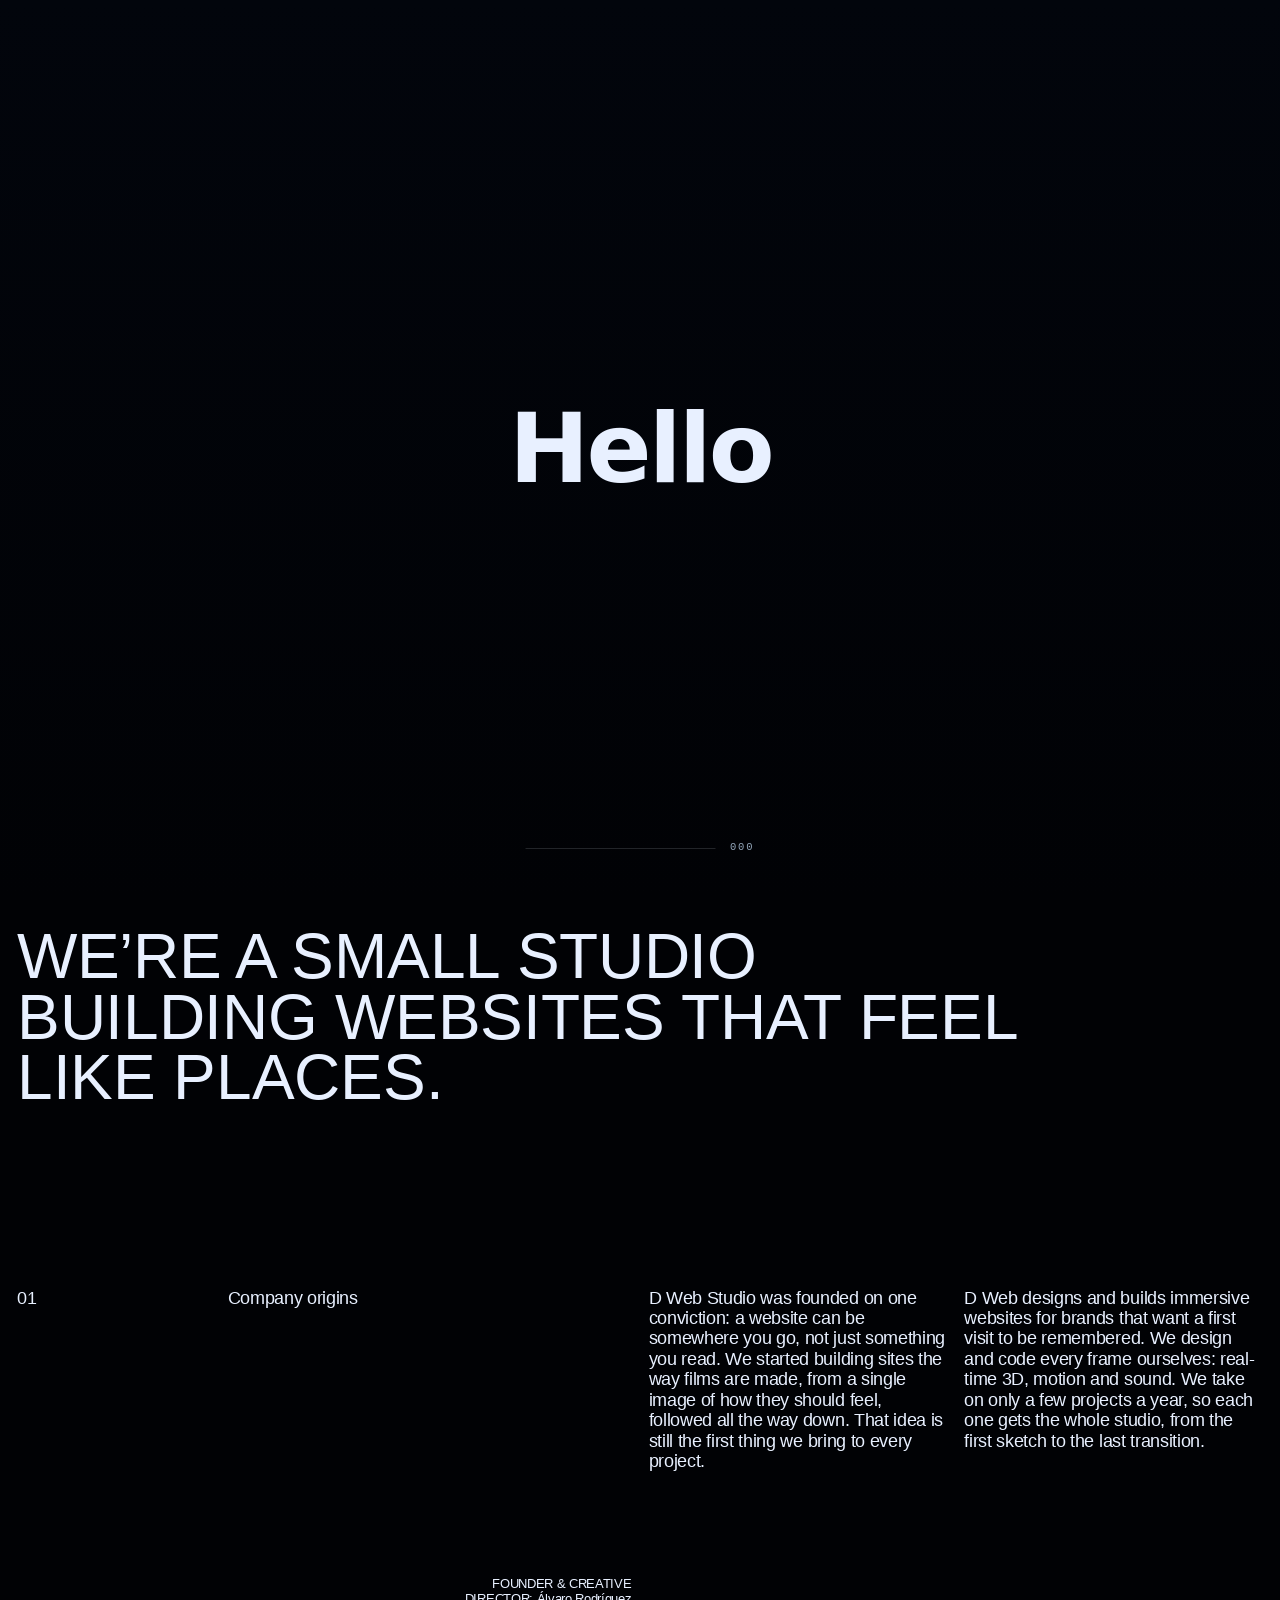
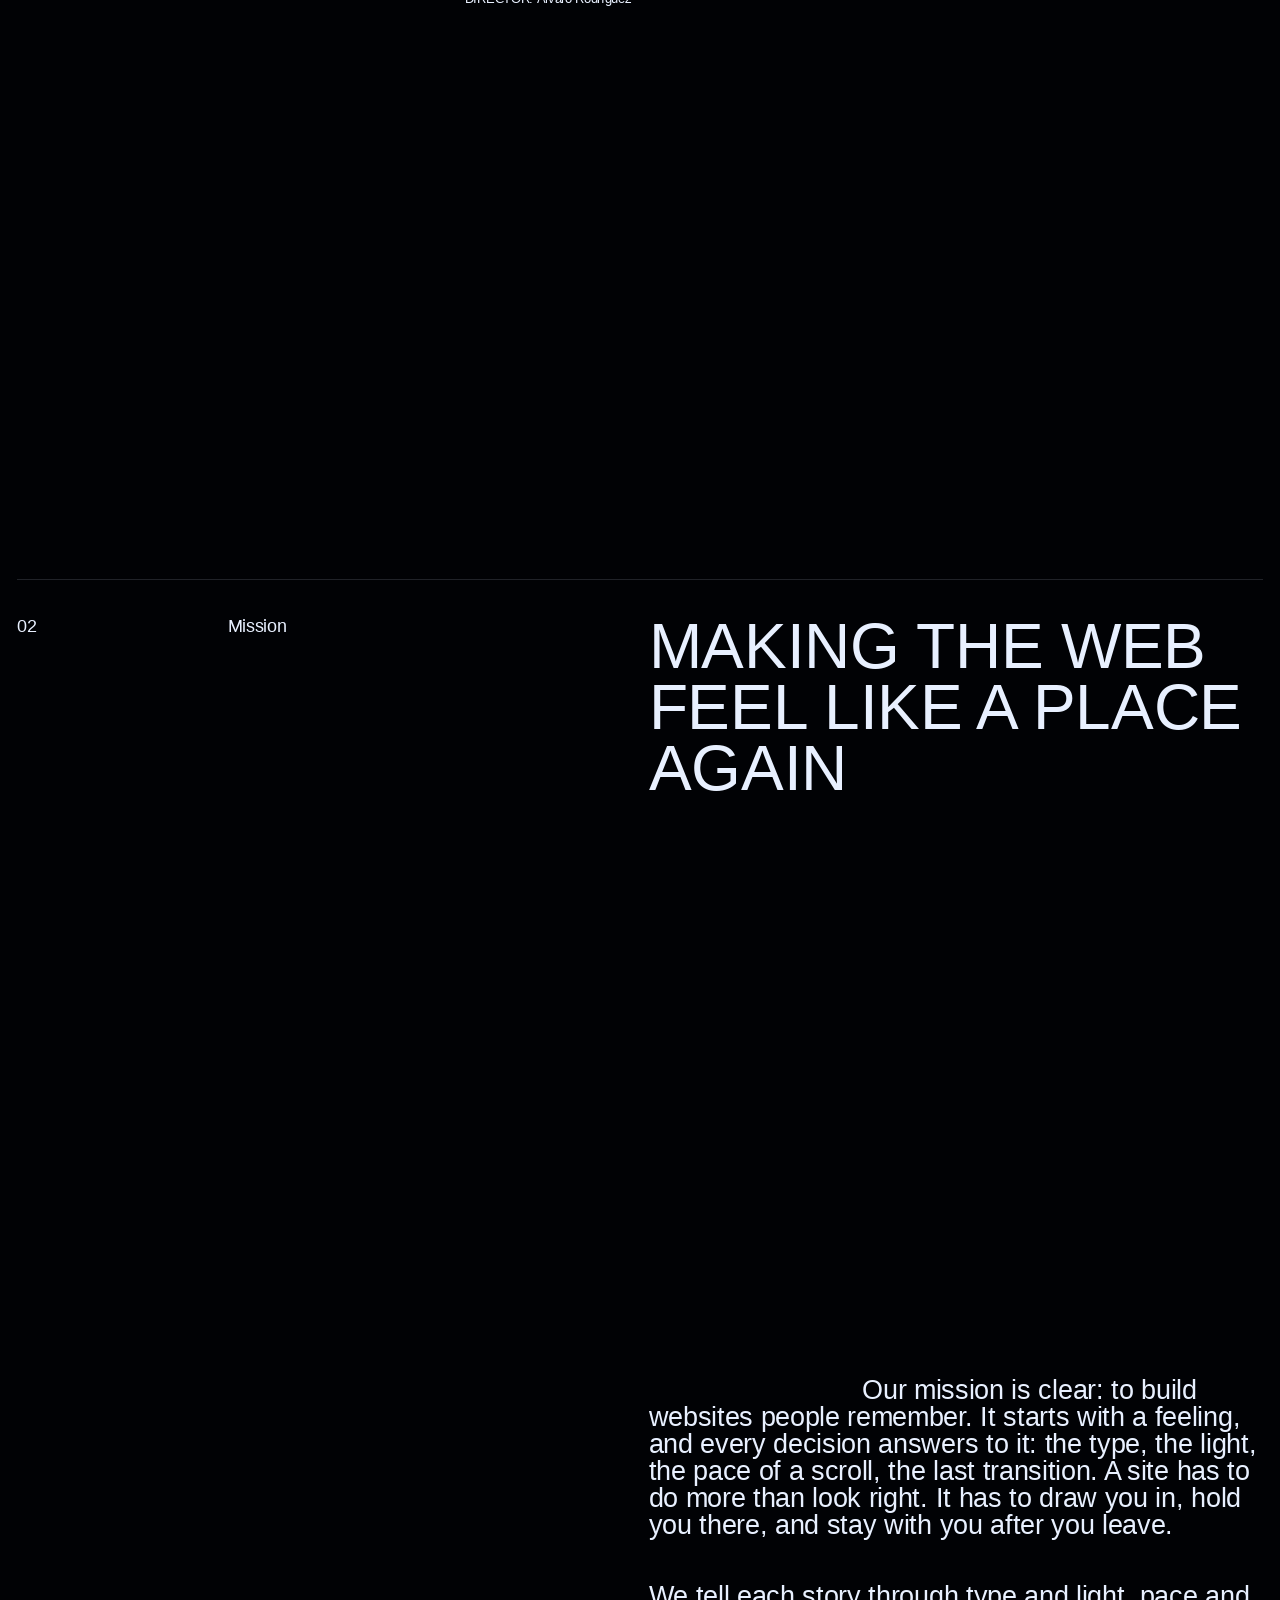
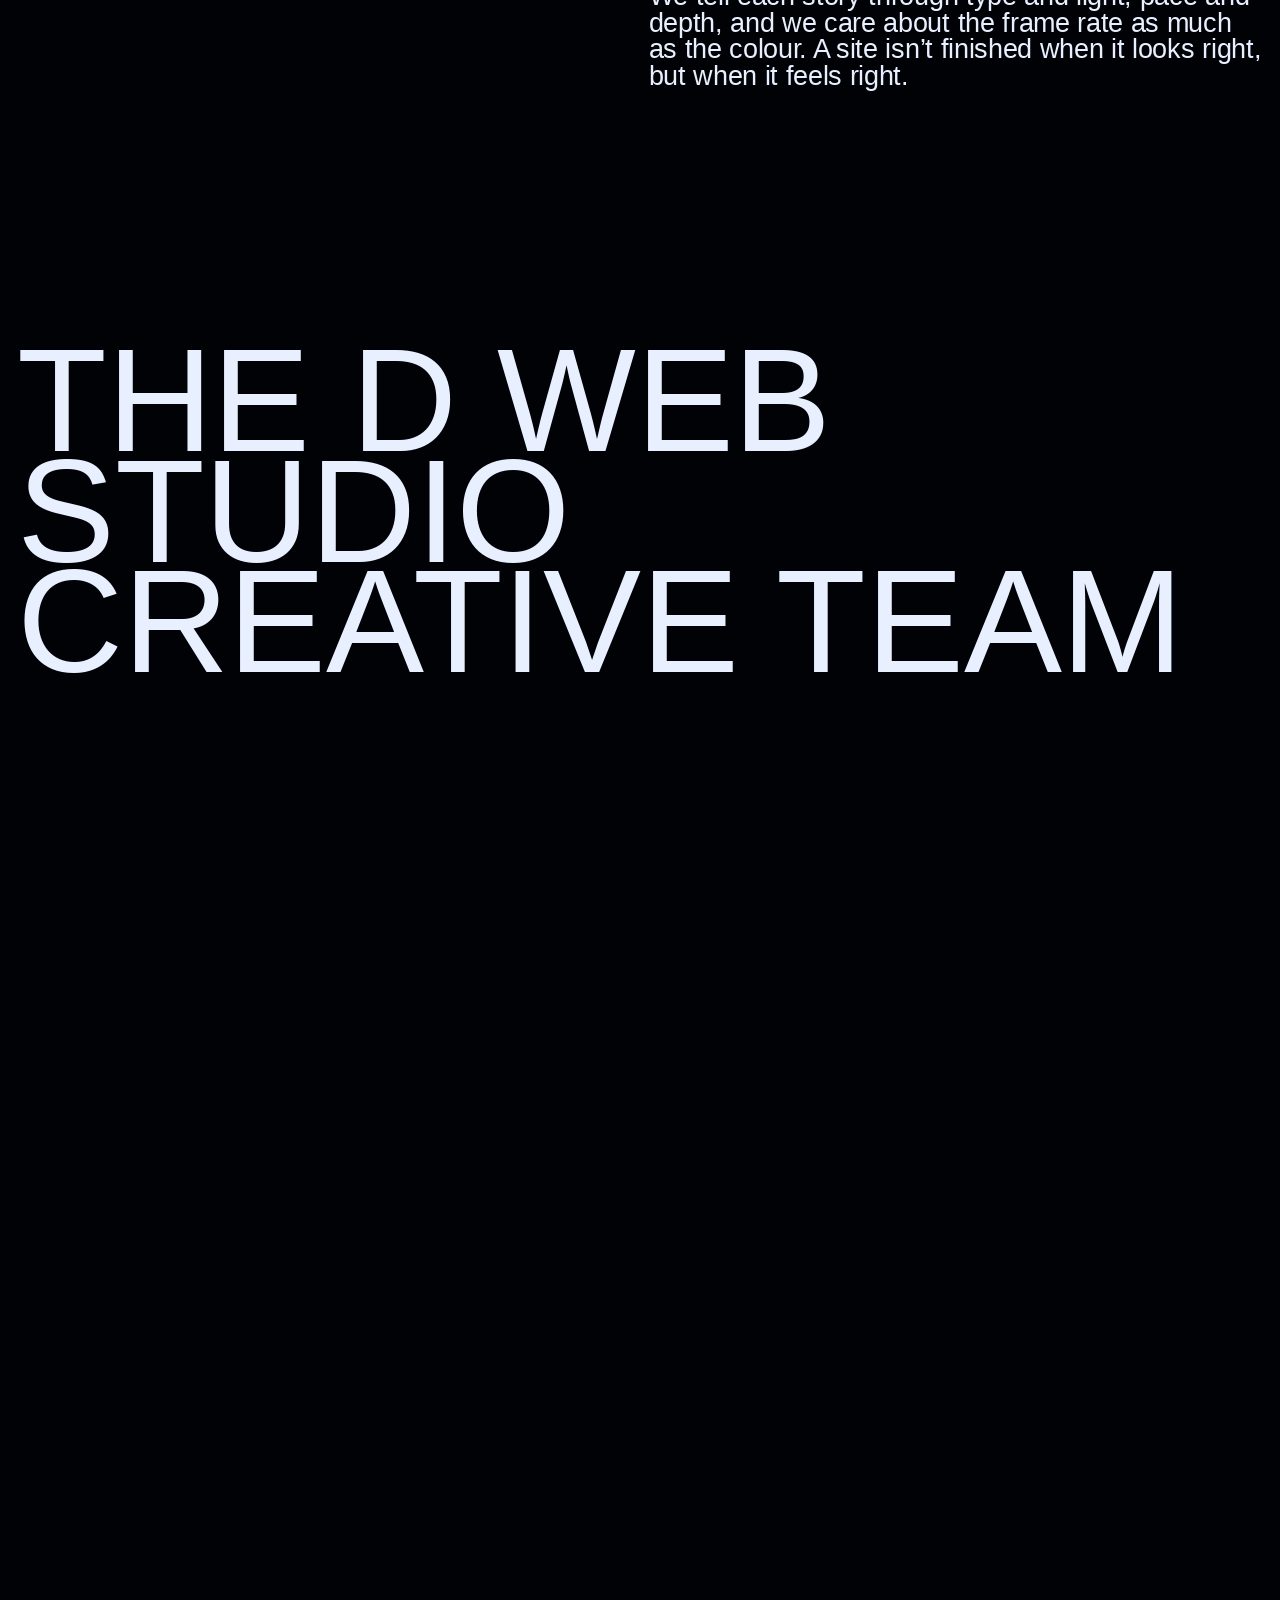
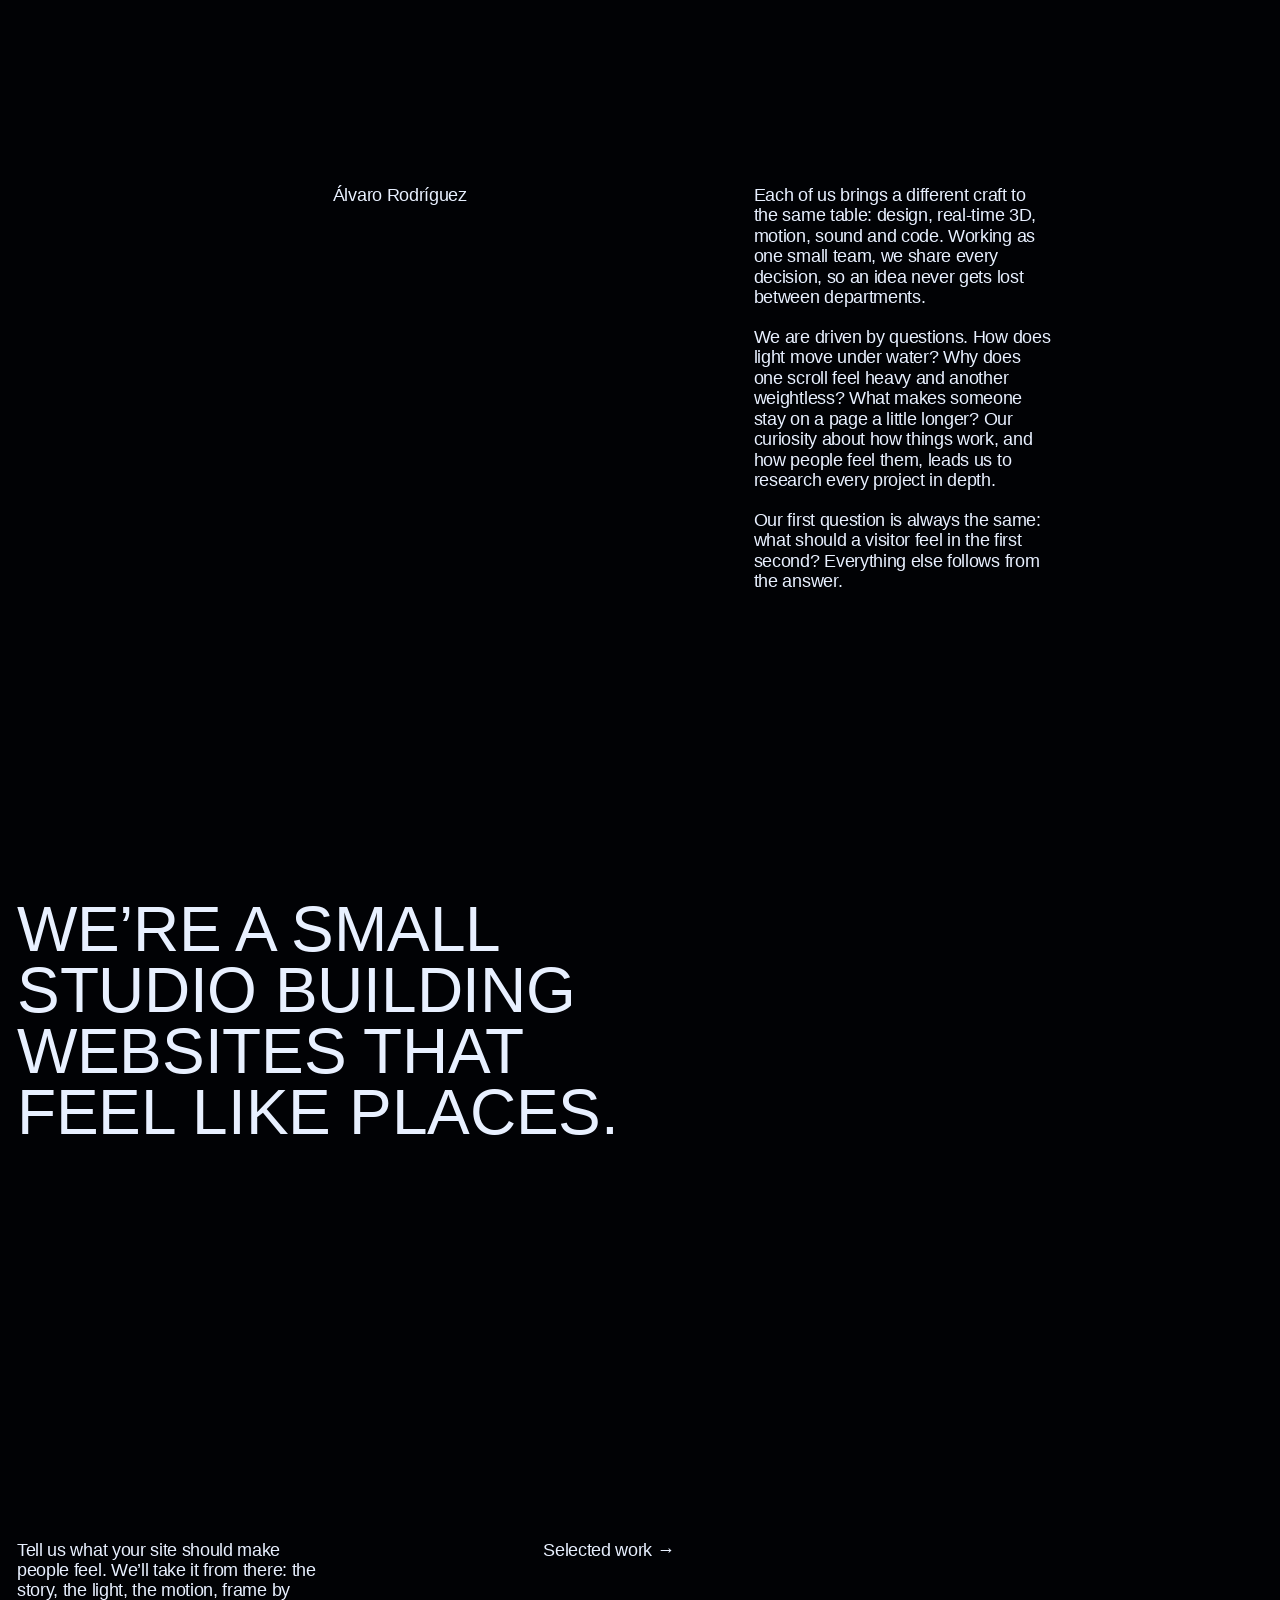
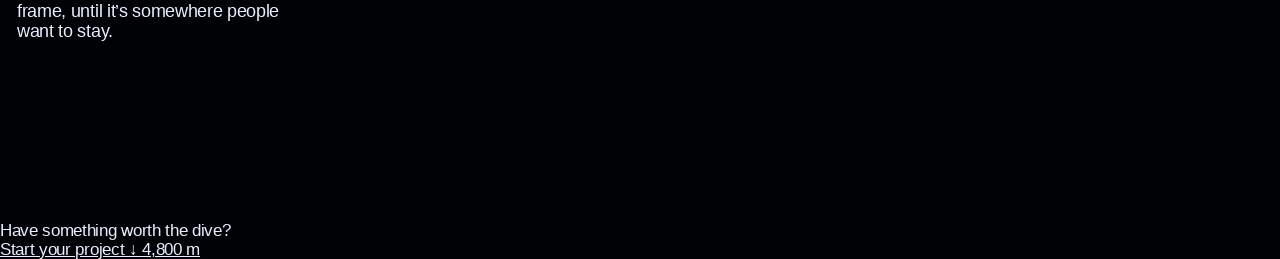
==== commit 3aaf90aa: "i am fix css" ====
--- a/about/index.html
+++ b/about/index.html
@@ -1,17 +1,22 @@
 <!doctype html>
 <html lang="en">
-  
-<!-- Mirrored from https://samanastudio.es/about/ by HTTrack Website Copier/3.x [XR&CO], Sun, 01 Nov 2026 11:11:32 GMT -->
-<head>
+  <!-- Mirrored from https://samanastudio.es/about/ by HTTrack Website Copier/3.x [XR&CO], Sun, 01 Nov 2026 11:11:32 GMT -->
+  <head>
     <meta charset="UTF-8" />
-    <meta name="viewport" content="width=device-width, initial-scale=1.0, viewport-fit=cover" />
+    <meta
+      name="viewport"
+      content="width=device-width, initial-scale=1.0, viewport-fit=cover"
+    />
 
     <!-- fase 4.15 — About (2,400 m · the midnight zone). The same app as the home (one entry, one Experience):
          this page's text is real HTML (search engines, no JS); the router adopts its section.
          (4.19) Its page, its head's lines and its JSON-LD are written at build from src/content/about.js
          (src/content/about-page.js — vite.config.js, samanaAbout). -->
     <title>About — D Web Studio</title>
-    <meta name="description" content="D Web Studio is a small studio building websites that feel like places: real-time 3D, motion and sound, designed and coded by hand." />
+    <meta
+      name="description"
+      content="D Web Studio is a small studio building websites that feel like places: real-time 3D, motion and sound, designed and coded by hand."
+    />
     <meta name="robots" content="index, follow" />
     <link rel="canonical" href="index.html" />
     <meta name="author" content="D Web Studio" />
@@ -21,33 +26,899 @@
     <meta property="og:site_name" content="D Web Studio" />
     <meta property="og:url" content="index.html" />
     <meta property="og:title" content="About — D Web Studio" />
-    <meta property="og:description" content="A small studio building websites that feel like places." />
+    <meta
+      property="og:description"
+      content="A small studio building websites that feel like places."
+    />
     <meta property="og:image" content="../og-samana.jpg" />
     <meta property="og:image:width" content="1200" />
     <meta property="og:image:height" content="630" />
-    <meta property="og:image:alt" content="D Web Studio — immersive web design for premium brands" />
+    <meta
+      property="og:image:alt"
+      content="D Web Studio — immersive web design for premium brands"
+    />
     <meta property="og:locale" content="en_US" />
     <meta name="twitter:card" content="summary_large_image" />
     <meta name="twitter:title" content="About — D Web Studio" />
-    <meta name="twitter:description" content="A small studio building websites that feel like places." />
+    <meta
+      name="twitter:description"
+      content="A small studio building websites that feel like places."
+    />
     <meta name="twitter:image" content="../og-samana.jpg" />
 
     <link rel="icon" href="../favicon5e1f.ico?v=2" sizes="any" />
-    <link rel="icon" type="image/png" sizes="96x96" href="../favicon-965e1f.png?v=2" />
-    <link rel="icon" type="image/png" sizes="48x48" href="../favicon-485e1f.png?v=2" />
-    <link rel="icon" type="image/png" sizes="32x32" href="../favicon-325e1f.png?v=2" />
-    <link rel="icon" type="image/png" sizes="16x16" href="../favicon-165e1f.png?v=2" />
-    <link rel="apple-touch-icon" sizes="180x180" href="../apple-touch-icon5e1f.png?v=2" />
+    <link
+      rel="icon"
+      type="image/png"
+      sizes="96x96"
+      href="../favicon-965e1f.png?v=2"
+    />
+    <link
+      rel="icon"
+      type="image/png"
+      sizes="48x48"
+      href="../favicon-485e1f.png?v=2"
+    />
+    <link
+      rel="icon"
+      type="image/png"
+      sizes="32x32"
+      href="../favicon-325e1f.png?v=2"
+    />
+    <link
+      rel="icon"
+      type="image/png"
+      sizes="16x16"
+      href="../favicon-165e1f.png?v=2"
+    />
+    <link
+      rel="apple-touch-icon"
+      sizes="180x180"
+      href="../apple-touch-icon5e1f.png?v=2"
+    />
     <link rel="manifest" href="../site.webmanifest" />
 
-    <link rel="preload" href="../fonts/InterDisplay-Bold-hello.woff2" as="font" type="font/woff2" crossorigin />
-    <link rel="preload" href="../fonts/InterSamana-Variable.woff2" as="font" type="font/woff2" crossorigin />
+    <link
+      rel="preload"
+      href="../fonts/InterDisplay-Bold-hello.woff2"
+      as="font"
+      type="font/woff2"
+      crossorigin
+    />
+    <link
+      rel="preload"
+      href="../fonts/InterSamana-Variable.woff2"
+      as="font"
+      type="font/woff2"
+      crossorigin
+    />
     <!-- JavaScript off: no loader, the page reads as a document -->
-    <noscript><style>.loader { display: none !important; }</style></noscript>
-    <!-- about:ld --><script type="application/ld+json">{"@context":"https://schema.org","@type":"AboutPage","name":"About — D Web Studio","url":"https://samanastudio.es/about/","description":"D Web Studio is a small studio building websites that feel like places: real-time 3D, motion and sound, designed and coded by hand.","inLanguage":"en","primaryImageOfPage":{"@type":"ImageObject","url":"https://samanastudio.es/about/og-about.jpg","width":1200,"height":630},"mainEntity":{"@type":"Organization","name":"D Web Studio","url":"https://samanastudio.es/","email":"info@samanastudio.es","logo":"https://samanastudio.es/apple-touch-icon.png","description":"D Web Studio is a small studio building websites that feel like places: real-time 3D, motion and sound, designed and coded by hand.","founder":{"@type":"Person","name":"Álvaro Rodríguez","jobTitle":"Founder & Creative Director"},"employee":[{"@type":"Person","name":"Álvaro Rodríguez"}],"sameAs":["https://instagram.com/samanastudios","https://tiktok.com/@samanastudio"]}}</script><!-- /about:ld -->
+    <noscript
+      ><style>
+        .loader {
+          display: none !important;
+        }
+      </style></noscript
+    >
+    <!-- about:ld -->
+    <script type="application/ld+json">
+      {
+        "@context": "https://schema.org",
+        "@type": "AboutPage",
+        "name": "About — D Web Studio",
+        "url": "https://samanastudio.es/about/",
+        "description": "D Web Studio is a small studio building websites that feel like places: real-time 3D, motion and sound, designed and coded by hand.",
+        "inLanguage": "en",
+        "primaryImageOfPage": {
+          "@type": "ImageObject",
+          "url": "https://samanastudio.es/about/og-about.jpg",
+          "width": 1200,
+          "height": 630
+        },
+        "mainEntity": {
+          "@type": "Organization",
+          "name": "D Web Studio",
+          "url": "https://samanastudio.es/",
+          "email": "info@samanastudio.es",
+          "logo": "https://samanastudio.es/apple-touch-icon.png",
+          "description": "D Web Studio is a small studio building websites that feel like places: real-time 3D, motion and sound, designed and coded by hand.",
+          "founder": {
+            "@type": "Person",
+            "name": "Álvaro Rodríguez",
+            "jobTitle": "Founder & Creative Director"
+          },
+          "employee": [{ "@type": "Person", "name": "Álvaro Rodríguez" }],
+          "sameAs": [
+            "https://instagram.com/samanastudios",
+            "https://tiktok.com/@samanastudio"
+          ]
+        }
+      }
+    </script>
+    <!-- /about:ld -->
     <script type="module" crossorigin src="../assets/main-DWAIzYvo.js"></script>
-    <style data-critical>@font-face{font-family:Inter;src:url(../fonts/InterSamana-Variable.woff2) format("woff2");font-weight:400 700;font-style:normal;font-display:swap}@font-face{font-family:Inter Fallback;src:local("Arial"),local("ArialMT"),local("Helvetica"),local("Liberation Sans");size-adjust:106.59%;ascent-override:90.88%;descent-override:22.63%;line-gap-override:0%}@font-face{font-family:Samana Hello;src:url(../fonts/InterDisplay-Bold-hello.woff2) format("woff2");font-weight:700;font-style:normal;font-display:block}@font-face{font-family:Geist Mono;src:url(../fonts/geist-mono-300-500.woff2) format("woff2");font-weight:300 500;font-style:normal;font-display:block}:root{--water-top: #02050c;--water-bot: #010205;--water: linear-gradient(180deg, var(--water-top) 0%, var(--water-bot) 100%)}:root{--f-sans: "Inter", "Inter Fallback", system-ui, sans-serif;--f-mono: "Geist Mono", ui-monospace, SFMono-Regular, Menlo, monospace;--t-xl-w: 650;--t-xl-s: clamp(44px, 7.4vw, 118px);--t-xl-ls: -.042em;--t-xl-lh: .92;--t-d-w: 600;--t-d-s: clamp(34px, 4.6vw, 68px);--t-d-ls: -.034em;--t-d-lh: .96;--t-lead-w: 500;--t-lead-s: clamp(20px, 1.8vw, 28px);--t-lead-ls: -.018em;--t-lead-lh: 1.2;--t-bl-w: 400;--t-bl-s: clamp(17px, 1.3vw, 19px);--t-bl-ls: -.011em;--t-bl-lh: 1.55;--t-b-w: 400;--t-b-s: 15.5px;--t-b-ls: -.006em;--t-b-lh: 1.6;--t-ui-w: 500;--t-ui-s: 13.5px;--t-ui-ls: -.004em;--t-ui-lh: 1.2;--t-lb-w: 400;--t-lb-s: 10.5px;--t-lb-ls: .18em;--t-lb-lh: 1.3;--t-num-w: 400;--t-num-s: 22px;--t-num-ls: .02em;--t-num-lh: 1}*{margin:0;padding:0}html,body{font-family:var(--f-sans)}html{background:var(--water) 0 0 / 100% 100vh no-repeat var(--water-bot)}.webgl{position:fixed;top:0;left:0;width:100%;height:100%;outline:none;z-index:1}@media(pointer:coarse){.webgl{height:100vh;height:100lvh}}.scroll-proxy{position:relative;width:100%;pointer-events:none}.loader{position:fixed;top:0;right:0;bottom:0;left:0;z-index:10;overflow:hidden;background:var(--water);--hello-fs: clamp(2.5rem, 9vw, 6rem);color:#e8f0ff;pointer-events:none;contain:strict}.loader.is-nav{z-index:80}.loader.is-off{visibility:hidden}.loader-in{position:absolute;top:0;right:0;bottom:0;left:0}.loader.is-nav :is(.loader-center,.loader-progress,.loader-note){display:none}.loader-center{position:absolute;top:0;right:0;bottom:0;left:0;display:grid;place-items:center}.loader-word{margin:0;font-family:Samana Hello,Inter,system-ui,sans-serif;font-weight:700;font-size:var(--hello-fs);letter-spacing:-.03em;line-height:1.2;text-align:center;color:#e8f0ff;grid-area:1 / 1;backface-visibility:hidden;will-change:transform;transform:perspective(800px) translate3d(0,100%,0) rotateX(-90deg)}.loader-word:first-child{transform:none}.loader-word.is-fb{letter-spacing:0}@media(prefers-reduced-motion:reduce){.loader-word{transform:none;opacity:0}.loader-word:first-child{opacity:1}}.loader.is-lifting .loader-progress,.loader.is-lifting .loader-note{opacity:0;transition:opacity .525s linear}.loader-progress{position:absolute;left:50%;bottom:clamp(1.75rem,5vh,3rem);transform:translate(-50%);display:flex;align-items:center;gap:.9rem}.loader-line{width:clamp(90px,18vw,190px);height:1px;background:#e8f0ff24;overflow:hidden}.loader-line-fill{width:100%;height:100%;background:#e8f0ff99;transform:scaleX(0);transform-origin:left center;will-change:transform}.loader-note{font-family:var(--f-mono);font-weight:var(--t-lb-w);font-size:var(--t-lb-s);letter-spacing:var(--t-lb-ls);line-height:var(--t-lb-lh);text-transform:uppercase;position:absolute;left:50%;bottom:max(.7rem,calc(clamp(1.75rem,5vh,3rem) - 1.55rem));transform:translate(-50%);margin:0;white-space:nowrap;color:#e8f0ff8c;opacity:0;transition:opacity 1.2s ease}.loader-note.is-on{opacity:1}.loader-count{font-family:var(--f-mono);font-weight:var(--t-lb-w);font-size:var(--t-lb-s);letter-spacing:var(--t-lb-ls);line-height:var(--t-lb-lh);text-transform:uppercase;color:#93a6ba;font-variant-numeric:tabular-nums;min-width:3ch;text-align:right}[data-draw]{position:relative}[data-draw]:before{content:"";position:absolute;left:0;right:0;top:0;height:1px;background:var(--draw-c, rgba(223, 234, 255, .12));transform-origin:left center;transition:transform var(--draw-t, 0s) cubic-bezier(.87,0,.13,1) var(--draw-d, 0s)}:where(a,button,select,[role=radio]):focus-visible,html[data-kbd] :where(input,textarea):focus{outline:1px solid rgba(232,240,255,.9);outline-offset:3px}.skip-link{font-family:var(--f-sans);font-weight:var(--t-ui-w);font-size:var(--t-ui-s);letter-spacing:var(--t-ui-ls);line-height:var(--t-ui-lh);position:fixed;top:calc(env(safe-area-inset-top,0px) + clamp(1.1rem,2.4vh,1.9rem));left:calc(env(safe-area-inset-left,0px) + clamp(1.2rem,3vw,2.4rem));margin-top:-3px;z-index:9;padding:7px 15px 6px;border:1px solid rgba(159,208,255,.26);border-radius:999px;background:#060a12b8;color:#dfeaffeb;text-decoration:none;white-space:nowrap;text-shadow:0 1px 14px rgba(4,6,12,.8);clip-path:inset(50%);opacity:0;pointer-events:none}.skip-link:focus{clip-path:none;opacity:1;pointer-events:auto}.sr-only{position:absolute;width:1px;height:1px;margin:-1px;overflow:hidden;clip:rect(0 0 0 0);white-space:nowrap;border:0}@media(max-height:720px){:root.cf-open :is(.site-logo,.site-sound,.site-menu-btn){filter:opacity(0);pointer-events:none}}html.lenis,html.lenis body{height:auto}:root{--frost: #9fd0ff}.hero-tag{position:fixed;z-index:2;display:grid;gap:12px;justify-items:start;width:min(92vw,46ch);text-align:left;pointer-events:none;will-change:opacity,transform}.hero-tag.is-centred{justify-items:center;text-align:center}.hero-kick{font-family:var(--f-mono);font-weight:var(--t-lb-w);font-size:var(--t-lb-s);letter-spacing:var(--t-lb-ls);line-height:var(--t-lb-lh);margin:0;text-transform:uppercase;color:#93a6ba}.hero-line{font-family:var(--f-sans);font-weight:var(--t-lead-w);font-size:var(--t-lead-s);letter-spacing:var(--t-lead-ls);line-height:var(--t-lead-lh);text-wrap:balance;margin:0;color:#e8f0ff}:root{--hdr-top: calc(env(safe-area-inset-top, 0px) + clamp(1.1rem, 2.4vh, 1.9rem)) ;--hdr-right: calc(env(safe-area-inset-right, 0px) + clamp(1.2rem, 3vw, 2.4rem)) ;--ice: #9fd0ff;--ease-ui: cubic-bezier(.16, .84, .24, 1);--expo: cubic-bezier(.19, 1, .22, 1)}.page-view{position:relative;z-index:2;overflow-anchor:none}.page{box-sizing:border-box;min-height:100vh;min-height:100svh;display:flex;flex-direction:column;justify-content:flex-end;align-items:center;text-align:center;padding:calc(var(--hdr-top) + 96px) 24px max(14vh,190px);color:#eef4ff}.page>*{width:min(100%,720px)}@media(max-width:640px){.page{padding-bottom:max(12vh,96px)}}html:is([data-route=work],[data-route=about]) :is(.ui-layer,.hud-layer,.chapters,.we-are,.hero-tag,.scroll-cue,.site-footer,.seo-fallback),.route-off{visibility:hidden!important}.page.is-pending{visibility:hidden;position:absolute;inset:0 0 auto 0}.page.pg-mask.pg-live{--pg-t0: 56px;--pg-t1: 104px;-webkit-mask-image:linear-gradient(rgba(0,0,0,var(--pg-mo)) 0 var(--pg-t0),#000 var(--pg-t1),#000 calc(100% - 90px),rgba(0,0,0,var(--pg-mo)) calc(100% - 24px));mask-image:linear-gradient(rgba(0,0,0,var(--pg-mo)) 0 var(--pg-t0),#000 var(--pg-t1),#000 calc(100% - 90px),rgba(0,0,0,var(--pg-mo)) calc(100% - 24px));-webkit-mask-size:100% 100vh;mask-size:100% 100vh;-webkit-mask-repeat:no-repeat;mask-repeat:no-repeat;-webkit-mask-position:0 var(--pg-sy);mask-position:0 var(--pg-sy)}@media(max-width:640px){.page.pg-mask.pg-live{--pg-t0: 92px;--pg-t1: 140px}}:root{--wk-pad: clamp(18px, 6vw, 96px);--wk-text: #e8f0ff;--wk-text-2: rgba(223, 234, 255, .62);--wk-mist: #93a6ba;--wk-line: rgba(223, 234, 255, .12);--wk-line-2: rgba(223, 234, 255, .2)}.page.page-work{display:block;text-align:left;align-items:initial;padding:0;color:var(--wk-text);--wk-M: max(16px, 2.08vw);--wk-l: rgba(223, 234, 255, .16);--wk-l2: rgba(223, 234, 255, .22);--wk-t2: rgba(223, 234, 255, .66);--wk-io3: cubic-bezier(.645, .045, .355, 1);--wk-q4: cubic-bezier(.165, .84, .44, 1)}.page.page-case{display:block;position:relative;text-align:left;align-items:initial;padding:0 0 120px;color:var(--wk-text)}.page.page-about{display:block;text-align:left;align-items:initial;padding:0;color:#e8f0ff;font-family:var(--f-sans);font-weight:400;letter-spacing:-.02em;--ab-M: max(16px, 1.333vw);--ab-G: max(16px, 1.333vw);--ab-ind: 16.7vw;--ab-fs: clamp(15px, 1.333vw, 24px);--ab-fs-s: clamp(12px, .933vw, 16px);--ab-fs-l: clamp(20px, 2vw, 34px);--ab-fs-h: clamp(30px, 4.667vw, 80px);--ab-fs-x: clamp(52px, 10.8vw, 180px)}.page-about>*{width:auto}.page-about :where(p,h1,h2,ul){margin:0;font-weight:400}.page-about a{color:inherit}.page-about section{position:relative}.ab-g{display:grid;grid-template-columns:repeat(12,minmax(0,1fr));column-gap:var(--ab-G);padding:0 var(--ab-M)}.ab-g>*{grid-column:var(--c, 1 / -1);min-width:0}.ab-t{font-size:var(--ab-fs);line-height:1.2}.ab-ts{font-size:var(--ab-fs-s);line-height:1.2}.ab-tl{font-size:var(--ab-fs-l);line-height:1.1}.ab-th{font-size:var(--ab-fs-h);line-height:1.02;text-transform:uppercase}.ab-tx{font-size:var(--ab-fs-x);line-height:.8;text-transform:uppercase}.ab-ind{text-indent:var(--ab-ind)}.ab-ind .txl{text-indent:0}.ab-ind .txl-v>:first-child .txl{text-indent:var(--ab-ind)}.ab-fr{position:relative;overflow:hidden}.ab-pi{position:absolute;top:-10%;right:0;bottom:-10%;left:0;will-change:transform;transition:opacity .5s ease-in-out}.ab-pic,.ab-pic img{position:absolute;top:0;right:0;bottom:0;left:0;display:block;width:100%;height:100%;object-fit:cover}.ab-live .ab-fr:not(.on) .ab-pi,.ab-live .ab-fm:not(.on) .ab-fimg{opacity:0}.ab-hero{height:100vh;height:100svh;min-height:520px;overflow:hidden;color:#fff}.ab-hin,.ab-hm,.ab-hs{position:absolute;top:0;right:0;bottom:0;left:0}.ab-hin,.ab-hs{will-change:transform}.ab-shade{position:absolute;top:0;right:0;bottom:0;left:0;background:linear-gradient(180deg,#00000052,#0000000f 30%,#00000014 60%,#00000073)}.ab-hbody{position:relative;height:100%;display:flex;flex-direction:column}.ab-hsp{flex:none;height:36%;min-height:150px;max-height:360px}.ab-pline{flex:none;height:1px;--draw-c: rgba(255, 255, 255, .18)}.ab-hrow{padding-top:20px;padding-bottom:20px;align-items:start}.ab-exp{text-align:right}.ab-explore{text-decoration:none}.ab-hh{margin-top:auto;padding:0 var(--ab-M) clamp(74px,11vh,100px)}.ab-hh-v{display:flex;justify-content:space-between;align-items:flex-end}.ab-st{padding-top:max(22px,2vw);padding-bottom:max(80px,14vw)}.ab-sec{align-items:start;row-gap:16px}.ab-s01{padding-bottom:max(90px,15vw)}.ab-s01 .ab-cap,.ab-s01>.ab-fr{margin-top:max(48px,7vw)}.ab-cap{text-align:right}.ab-cap b{font-weight:400;text-transform:uppercase}.ab-s02{padding-bottom:max(100px,20vw)}.ab-hl{height:1px;background:#dfeaff24;margin-bottom:20px}.ab-s02>.ab-fr{margin:max(32px,6vw) 0 max(28px,4.7vw)}.ab-s02 .ab-tl{line-height:1.05}.ab-s02 .ab-tl+.ab-tl{margin-top:1.1em}.ab-team{padding-bottom:max(110px,24vw)}.ab-team-t{padding:0 var(--ab-M);margin-bottom:max(60px,18vw)}.ab-fm{position:relative;aspect-ratio:16 / 10;overflow:hidden}.ab-fmi{position:absolute;top:0;right:0;bottom:0;left:0;will-change:transform}.ab-fimg{position:absolute;top:-20%;right:0;bottom:-20%;left:0;will-change:transform;transition:opacity .5s ease-in-out}.ab-tm{margin-top:max(40px,6vw);row-gap:28px;align-items:start}.ab-names{list-style:none;padding:0}.ab-cols{display:grid;gap:1.2em}.ab-cls{align-items:start;row-gap:28px;padding-bottom:max(100px,14vw)}.ab-tall{grid-row:1 / span 2}.ab-clb{display:grid;grid-template-columns:subgrid;align-self:end;row-gap:18px}.ab-clb>*{grid-column:var(--c, 1 / -1);min-width:0}.ab-lk{text-decoration:none;white-space:nowrap}.ab-lk:hover{text-decoration:underline;text-underline-offset:4px}@media(max-width:640px){.page.page-about{--ab-ind: 22vw}.ab-g{grid-template-columns:repeat(4,minmax(0,1fr))}.ab-g>*,.ab-clb>*{grid-column:var(--cm, 1 / -1)}.ab-hrow .ab-lab{display:none}.ab-hrow{row-gap:22px}.ab-exp{text-align:left}.ab-hh{font-size:min(21vw,calc((100vw - 2 * var(--ab-M)) / 4.8));padding-bottom:28px}.ab-cap{text-align:left}.ab-s01>.ab-fr{margin-top:12px}.ab-fm{aspect-ratio:4 / 5}.ab-tall{grid-row:auto}}</style>
-    <link rel="preload" as="style" crossorigin href="../assets/main-D3ZNuXNC.css" data-css>
+    <style data-critical>
+      @font-face {
+        font-family: Inter;
+        src: url(../fonts/InterSamana-Variable.woff2) format("woff2");
+        font-weight: 400 700;
+        font-style: normal;
+        font-display: swap;
+      }
+      @font-face {
+        font-family: Inter Fallback;
+        src:
+          local("Arial"), local("ArialMT"), local("Helvetica"),
+          local("Liberation Sans");
+        size-adjust: 106.59%;
+        ascent-override: 90.88%;
+        descent-override: 22.63%;
+        line-gap-override: 0%;
+      }
+      @font-face {
+        font-family: Samana Hello;
+        src: url(../fonts/InterDisplay-Bold-hello.woff2) format("woff2");
+        font-weight: 700;
+        font-style: normal;
+        font-display: block;
+      }
+      @font-face {
+        font-family: Geist Mono;
+        src: url(../fonts/geist-mono-300-500.woff2) format("woff2");
+        font-weight: 300 500;
+        font-style: normal;
+        font-display: block;
+      }
+      :root {
+        --water-top: #02050c;
+        --water-bot: #010205;
+        --water: linear-gradient(
+          180deg,
+          var(--water-top) 0%,
+          var(--water-bot) 100%
+        );
+      }
+      :root {
+        --f-sans: "Inter", "Inter Fallback", system-ui, sans-serif;
+        --f-mono: "Geist Mono", ui-monospace, SFMono-Regular, Menlo, monospace;
+        --t-xl-w: 650;
+        --t-xl-s: clamp(44px, 7.4vw, 118px);
+        --t-xl-ls: -0.042em;
+        --t-xl-lh: 0.92;
+        --t-d-w: 600;
+        --t-d-s: clamp(34px, 4.6vw, 68px);
+        --t-d-ls: -0.034em;
+        --t-d-lh: 0.96;
+        --t-lead-w: 500;
+        --t-lead-s: clamp(20px, 1.8vw, 28px);
+        --t-lead-ls: -0.018em;
+        --t-lead-lh: 1.2;
+        --t-bl-w: 400;
+        --t-bl-s: clamp(17px, 1.3vw, 19px);
+        --t-bl-ls: -0.011em;
+        --t-bl-lh: 1.55;
+        --t-b-w: 400;
+        --t-b-s: 15.5px;
+        --t-b-ls: -0.006em;
+        --t-b-lh: 1.6;
+        --t-ui-w: 500;
+        --t-ui-s: 13.5px;
+        --t-ui-ls: -0.004em;
+        --t-ui-lh: 1.2;
+        --t-lb-w: 400;
+        --t-lb-s: 10.5px;
+        --t-lb-ls: 0.18em;
+        --t-lb-lh: 1.3;
+        --t-num-w: 400;
+        --t-num-s: 22px;
+        --t-num-ls: 0.02em;
+        --t-num-lh: 1;
+      }
+      * {
+        margin: 0;
+        padding: 0;
+      }
+      html,
+      body {
+        font-family: var(--f-sans);
+      }
+      html {
+        background: var(--water) 0 0 / 100% 100vh no-repeat var(--water-bot);
+      }
+      .webgl {
+        position: fixed;
+        top: 0;
+        left: 0;
+        width: 100%;
+        height: 100%;
+        outline: none;
+        z-index: 1;
+      }
+      @media (pointer: coarse) {
+        .webgl {
+          height: 100vh;
+          height: 100lvh;
+        }
+      }
+      .scroll-proxy {
+        position: relative;
+        width: 100%;
+        pointer-events: none;
+      }
+      .loader {
+        position: fixed;
+        top: 0;
+        right: 0;
+        bottom: 0;
+        left: 0;
+        z-index: 10;
+        overflow: hidden;
+        background: var(--water);
+        --hello-fs: clamp(2.5rem, 9vw, 6rem);
+        color: #e8f0ff;
+        pointer-events: none;
+        contain: strict;
+      }
+      .loader.is-nav {
+        z-index: 80;
+      }
+      .loader.is-off {
+        visibility: hidden;
+      }
+      .loader-in {
+        position: absolute;
+        top: 0;
+        right: 0;
+        bottom: 0;
+        left: 0;
+      }
+      .loader.is-nav :is(.loader-center, .loader-progress, .loader-note) {
+        display: none;
+      }
+      .loader-center {
+        position: absolute;
+        top: 0;
+        right: 0;
+        bottom: 0;
+        left: 0;
+        display: grid;
+        place-items: center;
+      }
+      .loader-word {
+        margin: 0;
+        font-family:
+          Samana Hello,
+          Inter,
+          system-ui,
+          sans-serif;
+        font-weight: 700;
+        font-size: var(--hello-fs);
+        letter-spacing: -0.03em;
+        line-height: 1.2;
+        text-align: center;
+        color: #e8f0ff;
+        grid-area: 1 / 1;
+        backface-visibility: hidden;
+        will-change: transform;
+        transform: perspective(800px) translate3d(0, 100%, 0) rotateX(-90deg);
+      }
+      .loader-word:first-child {
+        transform: none;
+      }
+      .loader-word.is-fb {
+        letter-spacing: 0;
+      }
+      @media (prefers-reduced-motion: reduce) {
+        .loader-word {
+          transform: none;
+          opacity: 0;
+        }
+        .loader-word:first-child {
+          opacity: 1;
+        }
+      }
+      .loader.is-lifting .loader-progress,
+      .loader.is-lifting .loader-note {
+        opacity: 0;
+        transition: opacity 0.525s linear;
+      }
+      .loader-progress {
+        position: absolute;
+        left: 50%;
+        bottom: clamp(1.75rem, 5vh, 3rem);
+        transform: translate(-50%);
+        display: flex;
+        align-items: center;
+        gap: 0.9rem;
+      }
+      .loader-line {
+        width: clamp(90px, 18vw, 190px);
+        height: 1px;
+        background: #e8f0ff24;
+        overflow: hidden;
+      }
+      .loader-line-fill {
+        width: 100%;
+        height: 100%;
+        background: #e8f0ff99;
+        transform: scaleX(0);
+        transform-origin: left center;
+        will-change: transform;
+      }
+      .loader-note {
+        font-family: var(--f-mono);
+        font-weight: var(--t-lb-w);
+        font-size: var(--t-lb-s);
+        letter-spacing: var(--t-lb-ls);
+        line-height: var(--t-lb-lh);
+        text-transform: uppercase;
+        position: absolute;
+        left: 50%;
+        bottom: max(0.7rem, calc(clamp(1.75rem, 5vh, 3rem) - 1.55rem));
+        transform: translate(-50%);
+        margin: 0;
+        white-space: nowrap;
+        color: #e8f0ff8c;
+        opacity: 0;
+        transition: opacity 1.2s ease;
+      }
+      .loader-note.is-on {
+        opacity: 1;
+      }
+      .loader-count {
+        font-family: var(--f-mono);
+        font-weight: var(--t-lb-w);
+        font-size: var(--t-lb-s);
+        letter-spacing: var(--t-lb-ls);
+        line-height: var(--t-lb-lh);
+        text-transform: uppercase;
+        color: #93a6ba;
+        font-variant-numeric: tabular-nums;
+        min-width: 3ch;
+        text-align: right;
+      }
+      [data-draw] {
+        position: relative;
+      }
+      [data-draw]:before {
+        content: "";
+        position: absolute;
+        left: 0;
+        right: 0;
+        top: 0;
+        height: 1px;
+        background: var(--draw-c, rgba(223, 234, 255, 0.12));
+        transform-origin: left center;
+        transition: transform var(--draw-t, 0s) cubic-bezier(0.87, 0, 0.13, 1)
+          var(--draw-d, 0s);
+      }
+      :where(a, button, select, [role="radio"]):focus-visible,
+      html[data-kbd] :where(input, textarea):focus {
+        outline: 1px solid rgba(232, 240, 255, 0.9);
+        outline-offset: 3px;
+      }
+      .skip-link {
+        font-family: var(--f-sans);
+        font-weight: var(--t-ui-w);
+        font-size: var(--t-ui-s);
+        letter-spacing: var(--t-ui-ls);
+        line-height: var(--t-ui-lh);
+        position: fixed;
+        top: calc(env(safe-area-inset-top, 0px) + clamp(1.1rem, 2.4vh, 1.9rem));
+        left: calc(env(safe-area-inset-left, 0px) + clamp(1.2rem, 3vw, 2.4rem));
+        margin-top: -3px;
+        z-index: 9;
+        padding: 7px 15px 6px;
+        border: 1px solid rgba(159, 208, 255, 0.26);
+        border-radius: 999px;
+        background: #060a12b8;
+        color: #dfeaffeb;
+        text-decoration: none;
+        white-space: nowrap;
+        text-shadow: 0 1px 14px rgba(4, 6, 12, 0.8);
+        clip-path: inset(50%);
+        opacity: 0;
+        pointer-events: none;
+      }
+      .skip-link:focus {
+        clip-path: none;
+        opacity: 1;
+        pointer-events: auto;
+      }
+      .sr-only {
+        position: absolute;
+        width: 1px;
+        height: 1px;
+        margin: -1px;
+        overflow: hidden;
+        clip: rect(0 0 0 0);
+        white-space: nowrap;
+        border: 0;
+      }
+      @media (max-height: 720px) {
+        :root.cf-open :is(.site-logo, .site-sound, .site-menu-btn) {
+          filter: opacity(0);
+          pointer-events: none;
+        }
+      }
+      html.lenis,
+      html.lenis body {
+        height: auto;
+      }
+      :root {
+        --frost: #9fd0ff;
+      }
+      .hero-tag {
+        position: fixed;
+        z-index: 2;
+        display: grid;
+        gap: 12px;
+        justify-items: start;
+        width: min(92vw, 46ch);
+        text-align: left;
+        pointer-events: none;
+        will-change: opacity, transform;
+      }
+      .hero-tag.is-centred {
+        justify-items: center;
+        text-align: center;
+      }
+      .hero-kick {
+        font-family: var(--f-mono);
+        font-weight: var(--t-lb-w);
+        font-size: var(--t-lb-s);
+        letter-spacing: var(--t-lb-ls);
+        line-height: var(--t-lb-lh);
+        margin: 0;
+        text-transform: uppercase;
+        color: #93a6ba;
+      }
+      .hero-line {
+        font-family: var(--f-sans);
+        font-weight: var(--t-lead-w);
+        font-size: var(--t-lead-s);
+        letter-spacing: var(--t-lead-ls);
+        line-height: var(--t-lead-lh);
+        text-wrap: balance;
+        margin: 0;
+        color: #e8f0ff;
+      }
+      :root {
+        --hdr-top: calc(
+          env(safe-area-inset-top, 0px) + clamp(1.1rem, 2.4vh, 1.9rem)
+        );
+        --hdr-right: calc(
+          env(safe-area-inset-right, 0px) + clamp(1.2rem, 3vw, 2.4rem)
+        );
+        --ice: #9fd0ff;
+        --ease-ui: cubic-bezier(0.16, 0.84, 0.24, 1);
+        --expo: cubic-bezier(0.19, 1, 0.22, 1);
+      }
+      .page-view {
+        position: relative;
+        z-index: 2;
+        overflow-anchor: none;
+      }
+      .page {
+        box-sizing: border-box;
+        min-height: 100vh;
+        min-height: 100svh;
+        display: flex;
+        flex-direction: column;
+        justify-content: flex-end;
+        align-items: center;
+        text-align: center;
+        padding: calc(var(--hdr-top) + 96px) 24px max(14vh, 190px);
+        color: #eef4ff;
+      }
+      .page > * {
+        width: min(100%, 720px);
+      }
+      @media (max-width: 640px) {
+        .page {
+          padding-bottom: max(12vh, 96px);
+        }
+      }
+      html:is([data-route="work"], [data-route="about"])
+        :is(
+          .ui-layer,
+          .hud-layer,
+          .chapters,
+          .we-are,
+          .hero-tag,
+          .scroll-cue,
+          .site-footer,
+          .seo-fallback
+        ),
+      .route-off {
+        visibility: hidden !important;
+      }
+      .page.is-pending {
+        visibility: hidden;
+        position: absolute;
+        inset: 0 0 auto 0;
+      }
+      .page.pg-mask.pg-live {
+        --pg-t0: 56px;
+        --pg-t1: 104px;
+        -webkit-mask-image: linear-gradient(
+          rgba(0, 0, 0, var(--pg-mo)) 0 var(--pg-t0),
+          #000 var(--pg-t1),
+          #000 calc(100% - 90px),
+          rgba(0, 0, 0, var(--pg-mo)) calc(100% - 24px)
+        );
+        mask-image: linear-gradient(
+          rgba(0, 0, 0, var(--pg-mo)) 0 var(--pg-t0),
+          #000 var(--pg-t1),
+          #000 calc(100% - 90px),
+          rgba(0, 0, 0, var(--pg-mo)) calc(100% - 24px)
+        );
+        -webkit-mask-size: 100% 100vh;
+        mask-size: 100% 100vh;
+        -webkit-mask-repeat: no-repeat;
+        mask-repeat: no-repeat;
+        -webkit-mask-position: 0 var(--pg-sy);
+        mask-position: 0 var(--pg-sy);
+      }
+      @media (max-width: 640px) {
+        .page.pg-mask.pg-live {
+          --pg-t0: 92px;
+          --pg-t1: 140px;
+        }
+      }
+      :root {
+        --wk-pad: clamp(18px, 6vw, 96px);
+        --wk-text: #e8f0ff;
+        --wk-text-2: rgba(223, 234, 255, 0.62);
+        --wk-mist: #93a6ba;
+        --wk-line: rgba(223, 234, 255, 0.12);
+        --wk-line-2: rgba(223, 234, 255, 0.2);
+      }
+      .page.page-work {
+        display: block;
+        text-align: left;
+        align-items: initial;
+        padding: 0;
+        color: var(--wk-text);
+        --wk-M: max(16px, 2.08vw);
+        --wk-l: rgba(223, 234, 255, 0.16);
+        --wk-l2: rgba(223, 234, 255, 0.22);
+        --wk-t2: rgba(223, 234, 255, 0.66);
+        --wk-io3: cubic-bezier(0.645, 0.045, 0.355, 1);
+        --wk-q4: cubic-bezier(0.165, 0.84, 0.44, 1);
+      }
+      .page.page-case {
+        display: block;
+        position: relative;
+        text-align: left;
+        align-items: initial;
+        padding: 0 0 120px;
+        color: var(--wk-text);
+      }
+      .page.page-about {
+        display: block;
+        text-align: left;
+        align-items: initial;
+        padding: 0;
+        color: #e8f0ff;
+        font-family: var(--f-sans);
+        font-weight: 400;
+        letter-spacing: -0.02em;
+        --ab-M: max(16px, 1.333vw);
+        --ab-G: max(16px, 1.333vw);
+        --ab-ind: 16.7vw;
+        --ab-fs: clamp(15px, 1.333vw, 24px);
+        --ab-fs-s: clamp(12px, 0.933vw, 16px);
+        --ab-fs-l: clamp(20px, 2vw, 34px);
+        --ab-fs-h: clamp(30px, 4.667vw, 80px);
+        --ab-fs-x: clamp(52px, 10.8vw, 180px);
+      }
+      .page-about > * {
+        width: auto;
+      }
+      .page-about :where(p, h1, h2, ul) {
+        margin: 0;
+        font-weight: 400;
+      }
+      .page-about a {
+        color: inherit;
+      }
+      .page-about section {
+        position: relative;
+      }
+      .ab-g {
+        display: grid;
+        grid-template-columns: repeat(12, minmax(0, 1fr));
+        column-gap: var(--ab-G);
+        padding: 0 var(--ab-M);
+      }
+      .ab-g > * {
+        grid-column: var(--c, 1 / -1);
+        min-width: 0;
+      }
+      .ab-t {
+        font-size: var(--ab-fs);
+        line-height: 1.2;
+      }
+      .ab-ts {
+        font-size: var(--ab-fs-s);
+        line-height: 1.2;
+      }
+      .ab-tl {
+        font-size: var(--ab-fs-l);
+        line-height: 1.1;
+      }
+      .ab-th {
+        font-size: var(--ab-fs-h);
+        line-height: 1.02;
+        text-transform: uppercase;
+      }
+      .ab-tx {
+        font-size: var(--ab-fs-x);
+        line-height: 0.8;
+        text-transform: uppercase;
+      }
+      .ab-ind {
+        text-indent: var(--ab-ind);
+      }
+      .ab-ind .txl {
+        text-indent: 0;
+      }
+      .ab-ind .txl-v > :first-child .txl {
+        text-indent: var(--ab-ind);
+      }
+      .ab-fr {
+        position: relative;
+        overflow: hidden;
+      }
+      .ab-pi {
+        position: absolute;
+        top: -10%;
+        right: 0;
+        bottom: -10%;
+        left: 0;
+        will-change: transform;
+        transition: opacity 0.5s ease-in-out;
+      }
+      .ab-pic,
+      .ab-pic img {
+        position: absolute;
+        top: 0;
+        right: 0;
+        bottom: 0;
+        left: 0;
+        display: block;
+        width: 100%;
+        height: 100%;
+        object-fit: cover;
+      }
+      .ab-live .ab-fr:not(.on) .ab-pi,
+      .ab-live .ab-fm:not(.on) .ab-fimg {
+        opacity: 0;
+      }
+      .ab-hero {
+        height: 100vh;
+        height: 100svh;
+        min-height: 520px;
+        overflow: hidden;
+        color: #fff;
+      }
+      .ab-hin,
+      .ab-hm,
+      .ab-hs {
+        position: absolute;
+        top: 0;
+        right: 0;
+        bottom: 0;
+        left: 0;
+      }
+      .ab-hin,
+      .ab-hs {
+        will-change: transform;
+      }
+      .ab-shade {
+        position: absolute;
+        top: 0;
+        right: 0;
+        bottom: 0;
+        left: 0;
+        background: linear-gradient(
+          180deg,
+          #00000052,
+          #0000000f 30%,
+          #00000014 60%,
+          #00000073
+        );
+      }
+      .ab-hbody {
+        position: relative;
+        height: 100%;
+        display: flex;
+        flex-direction: column;
+      }
+      .ab-hsp {
+        flex: none;
+        height: 36%;
+        min-height: 150px;
+        max-height: 360px;
+      }
+      .ab-pline {
+        flex: none;
+        height: 1px;
+        --draw-c: rgba(255, 255, 255, 0.18);
+      }
+      .ab-hrow {
+        padding-top: 20px;
+        padding-bottom: 20px;
+        align-items: start;
+      }
+      .ab-exp {
+        text-align: right;
+      }
+      .ab-explore {
+        text-decoration: none;
+      }
+      .ab-hh {
+        margin-top: auto;
+        padding: 0 var(--ab-M) clamp(74px, 11vh, 100px);
+      }
+      .ab-hh-v {
+        display: flex;
+        justify-content: space-between;
+        align-items: flex-end;
+      }
+      .ab-st {
+        padding-top: max(22px, 2vw);
+        padding-bottom: max(80px, 14vw);
+      }
+      .ab-sec {
+        align-items: start;
+        row-gap: 16px;
+      }
+      .ab-s01 {
+        padding-bottom: max(90px, 15vw);
+      }
+      .ab-s01 .ab-cap,
+      .ab-s01 > .ab-fr {
+        margin-top: max(48px, 7vw);
+      }
+      .ab-cap {
+        text-align: right;
+      }
+      .ab-cap b {
+        font-weight: 400;
+        text-transform: uppercase;
+      }
+      .ab-s02 {
+        padding-bottom: max(100px, 20vw);
+      }
+      .ab-hl {
+        height: 1px;
+        background: #dfeaff24;
+        margin-bottom: 20px;
+      }
+      .ab-s02 > .ab-fr {
+        margin: max(32px, 6vw) 0 max(28px, 4.7vw);
+      }
+      .ab-s02 .ab-tl {
+        line-height: 1.05;
+      }
+      .ab-s02 .ab-tl + .ab-tl {
+        margin-top: 1.1em;
+      }
+      .ab-team {
+        padding-bottom: max(110px, 24vw);
+      }
+      .ab-team-t {
+        padding: 0 var(--ab-M);
+        margin-bottom: max(60px, 18vw);
+      }
+      .ab-fm {
+        position: relative;
+        aspect-ratio: 16 / 10;
+        overflow: hidden;
+      }
+      .ab-fmi {
+        position: absolute;
+        top: 0;
+        right: 0;
+        bottom: 0;
+        left: 0;
+        will-change: transform;
+      }
+      .ab-fimg {
+        position: absolute;
+        top: -20%;
+        right: 0;
+        bottom: -20%;
+        left: 0;
+        will-change: transform;
+        transition: opacity 0.5s ease-in-out;
+      }
+      .ab-tm {
+        margin-top: max(40px, 6vw);
+        row-gap: 28px;
+        align-items: start;
+      }
+      .ab-names {
+        list-style: none;
+        padding: 0;
+      }
+      .ab-cols {
+        display: grid;
+        gap: 1.2em;
+      }
+      .ab-cls {
+        align-items: start;
+        row-gap: 28px;
+        padding-bottom: max(100px, 14vw);
+      }
+      .ab-tall {
+        grid-row: 1 / span 2;
+      }
+      .ab-clb {
+        display: grid;
+        grid-template-columns: subgrid;
+        align-self: end;
+        row-gap: 18px;
+      }
+      .ab-clb > * {
+        grid-column: var(--c, 1 / -1);
+        min-width: 0;
+      }
+      .ab-lk {
+        text-decoration: none;
+        white-space: nowrap;
+      }
+      .ab-lk:hover {
+        text-decoration: underline;
+        text-underline-offset: 4px;
+      }
+      @media (max-width: 640px) {
+        .page.page-about {
+          --ab-ind: 22vw;
+        }
+        .ab-g {
+          grid-template-columns: repeat(4, minmax(0, 1fr));
+        }
+        .ab-g > *,
+        .ab-clb > * {
+          grid-column: var(--cm, 1 / -1);
+        }
+        .ab-hrow .ab-lab {
+          display: none;
+        }
+        .ab-hrow {
+          row-gap: 22px;
+        }
+        .ab-exp {
+          text-align: left;
+        }
+        .ab-hh {
+          font-size: min(21vw, calc((100vw - 2 * var(--ab-M)) / 4.8));
+          padding-bottom: 28px;
+        }
+        .ab-cap {
+          text-align: left;
+        }
+        .ab-s01 > .ab-fr {
+          margin-top: 12px;
+        }
+        .ab-fm {
+          aspect-ratio: 4 / 5;
+        }
+        .ab-tall {
+          grid-row: auto;
+        }
+      }
+    </style>
+    <link
+      rel="preload"
+      as="style"
+      crossorigin
+      href="../assets/main-D3ZNuXNC.css"
+      data-css
+    />
   </head>
   <body>
     <a class="skip-link" href="../index.html#contact">Skip to contact</a>
@@ -81,7 +952,9 @@
     <header class="site-header">
       <noscript>
         <nav class="nojs-nav" aria-label="Site">
-          <a href="../index.html">D Web Studio</a><a href="../work/index.html">Work</a><a href="index.html" aria-current="page">About</a
+          <a href="../index.html">D Web Studio</a
+          ><a href="../work/index.html">Work</a
+          ><a href="index.html" aria-current="page">About</a
           ><a href="mailto:info@samanastudio.es">Contact</a>
         </nav>
       </noscript>
@@ -90,76 +963,330 @@
       <div class="page-view">
         <div class="page page-about pg-mask" data-page="about">
           <!-- about:page -->
-          <section class="ab-hero" data-lines-group aria-labelledby="about-title">
+          <section
+            class="ab-hero"
+            data-lines-group
+            aria-labelledby="about-title"
+          >
             <div class="ab-hin">
-              <div class="ab-hm" data-rise><div class="ab-hs"><picture class="ab-pic"><source type="image/avif" srcset="about-00-hero-640.avif 640w, about-00-hero-960.avif 960w, about-00-hero-1280.avif 1280w, about-00-hero-1672.avif 1672w" sizes="100vw"><source type="image/webp" srcset="about-00-hero-640.webp 640w, about-00-hero-960.webp 960w, about-00-hero-1280.webp 1280w, about-00-hero-1672.webp 1672w" sizes="100vw"><img src="about-00-hero-960.webp" alt="The studio: a long stone counter, rows of desks and tall windows onto the street, in late-afternoon sun" decoding="async" fetchpriority="high"></picture></div></div>
+              <div class="ab-hm" data-rise>
+                <div class="ab-hs">
+                  <picture class="ab-pic"
+                    ><source
+                      type="image/avif"
+                      srcset="
+                        about-00-hero-640.avif   640w,
+                        about-00-hero-960.avif   960w,
+                        about-00-hero-1280.avif 1280w,
+                        about-00-hero-1672.avif 1672w
+                      "
+                      sizes="100vw" />
+                    <source
+                      type="image/webp"
+                      srcset="
+                        about-00-hero-640.webp   640w,
+                        about-00-hero-960.webp   960w,
+                        about-00-hero-1280.webp 1280w,
+                        about-00-hero-1672.webp 1672w
+                      "
+                      sizes="100vw" />
+                    <img
+                      src="about-00-hero-960.webp"
+                      alt="The studio: a long stone counter, rows of desks and tall windows onto the street, in late-afternoon sun"
+                      decoding="async"
+                      fetchpriority="high"
+                  /></picture>
+                </div>
+              </div>
               <div class="ab-shade"></div>
               <div class="ab-hbody">
                 <div class="ab-hsp"></div>
                 <div class="ab-pline" data-draw></div>
                 <div class="ab-g ab-hrow">
-                  <p class="ab-t ab-lab" style="--c:1/3" data-lines>Studio</p>
-                  <p class="ab-tl ab-ind" style="--c:6/11" data-lines>We build websites that feel like a place you visit, not a page you scroll: light, depth and motion, made by hand.</p>
-                  <p class="ab-t ab-exp" style="--c:11/13"><a class="ab-explore" href="#ab-statement" data-lines>Explore ↓</a></p>
+                  <p class="ab-t ab-lab" style="--c: 1/3" data-lines>Studio</p>
+                  <p class="ab-tl ab-ind" style="--c: 6/11" data-lines>
+                    We build websites that feel like a place you visit, not a
+                    page you scroll: light, depth and motion, made by hand.
+                  </p>
+                  <p class="ab-t ab-exp" style="--c: 11/13">
+                    <a class="ab-explore" href="#ab-statement" data-lines
+                      >Explore ↓</a
+                    >
+                  </p>
                 </div>
-                <h1 class="ab-hh ab-tx" id="about-title"><span class="sr-only">About Us</span><span class="ab-hh-v" aria-hidden="true"><span data-lines>About</span><span data-lines>Us</span></span></h1>
+                <h1 class="ab-hh ab-tx" id="about-title">
+                  <span class="sr-only">About Us</span
+                  ><span class="ab-hh-v" aria-hidden="true"
+                    ><span data-lines>About</span
+                    ><span data-lines>Us</span></span
+                  >
+                </h1>
               </div>
             </div>
           </section>
 
           <section class="ab-g ab-st" id="ab-statement">
-            <p class="ab-th" style="--c:1/11" data-lines>We’re a small studio building websites that feel like places.</p>
+            <p class="ab-th" style="--c: 1/11" data-lines>
+              We’re a small studio building websites that feel like places.
+            </p>
           </section>
 
           <section class="ab-g ab-sec ab-s01" aria-labelledby="ab-origins">
-            <p class="ab-t" style="--c:1/3;--cm:1/2" data-lines>01</p>
-            <h2 class="ab-t" style="--c:3/5;--cm:2/-1" id="ab-origins" data-lines>Company origins</h2>
-            <p class="ab-t" style="--c:7/10" data-lines>D Web Studio was founded on one conviction: a website can be somewhere you go, not just something you read. We started building sites the way films are made, from a single image of how they should feel, followed all the way down. That idea is still the first thing we bring to every project.</p>
-            <p class="ab-t" style="--c:10/13" data-lines>D Web designs and builds immersive websites for brands that want a first visit to be remembered. We design and code every frame ourselves: real-time 3D, motion and sound. We take on only a few projects a year, so each one gets the whole studio, from the first sketch to the last transition.</p>
-            <p class="ab-ts ab-cap" style="--c:5/7" data-lines><b>Founder &amp; Creative Director:</b> Álvaro Rodríguez</p>
-            <div class="ab-fr" style="--c:7/13;aspect-ratio:3/2"><div class="ab-pi"><picture class="ab-pic"><source type="image/avif" srcset="about-01-origins-640.avif 640w, about-01-origins-960.avif 960w, about-01-origins-1280.avif 1280w, about-01-origins-1920.avif 1920w" sizes="(max-width: 640px) 100vw, 50vw"><source type="image/webp" srcset="about-01-origins-640.webp 640w, about-01-origins-960.webp 960w, about-01-origins-1280.webp 1280w, about-01-origins-1920.webp 1920w" sizes="(max-width: 640px) 100vw, 50vw"><img src="about-01-origins-960.webp" alt="A desk by a tall window, with a desktop computer, a laptop and two cups of coffee in the sun" decoding="async" loading="lazy"></picture></div></div>
+            <p class="ab-t" style="--c: 1/3; --cm: 1/2" data-lines>01</p>
+            <h2
+              class="ab-t"
+              style="--c: 3/5; --cm: 2/-1"
+              id="ab-origins"
+              data-lines
+            >
+              Company origins
+            </h2>
+            <p class="ab-t" style="--c: 7/10" data-lines>
+              D Web Studio was founded on one conviction: a website can be
+              somewhere you go, not just something you read. We started building
+              sites the way films are made, from a single image of how they
+              should feel, followed all the way down. That idea is still the
+              first thing we bring to every project.
+            </p>
+            <p class="ab-t" style="--c: 10/13" data-lines>
+              D Web designs and builds immersive websites for brands that want a
+              first visit to be remembered. We design and code every frame
+              ourselves: real-time 3D, motion and sound. We take on only a few
+              projects a year, so each one gets the whole studio, from the first
+              sketch to the last transition.
+            </p>
+            <p class="ab-ts ab-cap" style="--c: 5/7" data-lines>
+              <b>Founder &amp; Creative Director:</b> Álvaro Rodríguez
+            </p>
+            <div class="ab-fr" style="--c: 7/13; aspect-ratio: 3/2">
+              <div class="ab-pi">
+                <picture class="ab-pic"
+                  ><source
+                    type="image/avif"
+                    srcset="
+                      about-01-origins-640.avif   640w,
+                      about-01-origins-960.avif   960w,
+                      about-01-origins-1280.avif 1280w,
+                      about-01-origins-1920.avif 1920w
+                    "
+                    sizes="(max-width: 640px) 100vw, 50vw" />
+                  <source
+                    type="image/webp"
+                    srcset="
+                      about-01-origins-640.webp   640w,
+                      about-01-origins-960.webp   960w,
+                      about-01-origins-1280.webp 1280w,
+                      about-01-origins-1920.webp 1920w
+                    "
+                    sizes="(max-width: 640px) 100vw, 50vw" />
+                  <img
+                    src="about-01-origins-960.webp"
+                    alt="A desk by a tall window, with a desktop computer, a laptop and two cups of coffee in the sun"
+                    decoding="async"
+                    loading="lazy"
+                /></picture>
+              </div>
+            </div>
           </section>
 
           <section class="ab-g ab-sec ab-s02" aria-labelledby="ab-mission">
             <div class="ab-hl"></div>
-            <p class="ab-t" style="--c:1/3;--cm:1/2" data-lines>02</p>
-            <h2 class="ab-t" style="--c:3/7;--cm:2/-1" id="ab-mission" data-lines>Mission</h2>
-            <p class="ab-th" style="--c:7/13" data-lines>Making the web feel like a place again</p>
-            <div class="ab-fr" style="--c:7/13;aspect-ratio:3/2"><div class="ab-pi"><picture class="ab-pic"><source type="image/avif" srcset="about-02-mission-640.avif 640w, about-02-mission-960.avif 960w, about-02-mission-1280.avif 1280w, about-02-mission-1920.avif 1920w" sizes="(max-width: 640px) 100vw, 50vw"><source type="image/webp" srcset="about-02-mission-640.webp 640w, about-02-mission-960.webp 960w, about-02-mission-1280.webp 1280w, about-02-mission-1920.webp 1920w" sizes="(max-width: 640px) 100vw, 50vw"><img src="about-02-mission-960.webp" alt="A hand on a keyboard at a stone desk, a monitor and a cup of coffee beside an open window" decoding="async" loading="lazy"></picture></div></div>
-            <p class="ab-tl ab-ind" style="--c:7/13" data-lines>Our mission is clear: to build websites people remember. It starts with a feeling, and every decision answers to it: the type, the light, the pace of a scroll, the last transition. A site has to do more than look right. It has to draw you in, hold you there, and stay with you after you leave.</p>
-            <p class="ab-tl" style="--c:7/13" data-lines>We tell each story through type and light, pace and depth, and we care about the frame rate as much as the colour. A site isn’t finished when it looks right, but when it feels right.</p>
+            <p class="ab-t" style="--c: 1/3; --cm: 1/2" data-lines>02</p>
+            <h2
+              class="ab-t"
+              style="--c: 3/7; --cm: 2/-1"
+              id="ab-mission"
+              data-lines
+            >
+              Mission
+            </h2>
+            <p class="ab-th" style="--c: 7/13" data-lines>
+              Making the web feel like a place again
+            </p>
+            <div class="ab-fr" style="--c: 7/13; aspect-ratio: 3/2">
+              <div class="ab-pi">
+                <picture class="ab-pic"
+                  ><source
+                    type="image/avif"
+                    srcset="
+                      about-02-mission-640.avif   640w,
+                      about-02-mission-960.avif   960w,
+                      about-02-mission-1280.avif 1280w,
+                      about-02-mission-1920.avif 1920w
+                    "
+                    sizes="(max-width: 640px) 100vw, 50vw" />
+                  <source
+                    type="image/webp"
+                    srcset="
+                      about-02-mission-640.webp   640w,
+                      about-02-mission-960.webp   960w,
+                      about-02-mission-1280.webp 1280w,
+                      about-02-mission-1920.webp 1920w
+                    "
+                    sizes="(max-width: 640px) 100vw, 50vw" />
+                  <img
+                    src="about-02-mission-960.webp"
+                    alt="A hand on a keyboard at a stone desk, a monitor and a cup of coffee beside an open window"
+                    decoding="async"
+                    loading="lazy"
+                /></picture>
+              </div>
+            </div>
+            <p class="ab-tl ab-ind" style="--c: 7/13" data-lines>
+              Our mission is clear: to build websites people remember. It starts
+              with a feeling, and every decision answers to it: the type, the
+              light, the pace of a scroll, the last transition. A site has to do
+              more than look right. It has to draw you in, hold you there, and
+              stay with you after you leave.
+            </p>
+            <p class="ab-tl" style="--c: 7/13" data-lines>
+              We tell each story through type and light, pace and depth, and we
+              care about the frame rate as much as the colour. A site isn’t
+              finished when it looks right, but when it feels right.
+            </p>
           </section>
 
           <section class="ab-team" aria-labelledby="ab-team">
-            <h2 class="ab-tx ab-team-t" id="ab-team" data-lines>The D Web Studio creative team</h2>
-            <div class="ab-fm"><div class="ab-fmi"><div class="ab-fimg"><picture class="ab-pic"><source media="(max-width: 640px)" type="image/avif" srcset="about-03-team-m-480.avif 480w, about-03-team-m-880.avif 880w" sizes="100vw"><source media="(max-width: 640px)" type="image/webp" srcset="about-03-team-m-480.webp 480w, about-03-team-m-880.webp 880w" sizes="100vw"><source type="image/avif" srcset="about-03-team-960.avif 960w, about-03-team-1440.avif 1440w, about-03-team-2048.avif 2048w, about-03-team-2752.avif 2752w" sizes="100vw"><source type="image/webp" srcset="about-03-team-960.webp 960w, about-03-team-1440.webp 1440w, about-03-team-2048.webp 2048w, about-03-team-2752.webp 2752w" sizes="100vw"><img src="about-03-team-1440.webp" alt="The team at work in the studio: one leaning back in a chair, one at a monitor, one perched on a desk with a coffee" decoding="async" loading="lazy"></picture></div></div></div>
+            <h2 class="ab-tx ab-team-t" id="ab-team" data-lines>
+              The D Web Studio creative team
+            </h2>
+            <div class="ab-fm">
+              <div class="ab-fmi">
+                <div class="ab-fimg">
+                  <picture class="ab-pic"
+                    ><source
+                      media="(max-width: 640px)"
+                      type="image/avif"
+                      srcset="
+                        about-03-team-m-480.avif 480w,
+                        about-03-team-m-880.avif 880w
+                      "
+                      sizes="100vw" />
+                    <source
+                      media="(max-width: 640px)"
+                      type="image/webp"
+                      srcset="
+                        about-03-team-m-480.webp 480w,
+                        about-03-team-m-880.webp 880w
+                      "
+                      sizes="100vw" />
+                    <source
+                      type="image/avif"
+                      srcset="
+                        about-03-team-960.avif   960w,
+                        about-03-team-1440.avif 1440w,
+                        about-03-team-2048.avif 2048w,
+                        about-03-team-2752.avif 2752w
+                      "
+                      sizes="100vw" />
+                    <source
+                      type="image/webp"
+                      srcset="
+                        about-03-team-960.webp   960w,
+                        about-03-team-1440.webp 1440w,
+                        about-03-team-2048.webp 2048w,
+                        about-03-team-2752.webp 2752w
+                      "
+                      sizes="100vw" />
+                    <img
+                      src="about-03-team-1440.webp"
+                      alt="The team at work in the studio: one leaning back in a chair, one at a monitor, one perched on a desk with a coffee"
+                      decoding="async"
+                      loading="lazy"
+                  /></picture>
+                </div>
+              </div>
+            </div>
             <div class="ab-g ab-tm">
-              <ul class="ab-t ab-names" style="--c:4/8" aria-label="The team" data-lines-group>
+              <ul
+                class="ab-t ab-names"
+                style="--c: 4/8"
+                aria-label="The team"
+                data-lines-group
+              >
                 <li data-lines>Álvaro Rodríguez</li>
               </ul>
-              <div class="ab-cols" style="--c:8/11">
-                <p class="ab-t" data-lines>Each of us brings a different craft to the same table: design, real-time 3D, motion, sound and code. Working as one small team, we share every decision, so an idea never gets lost between departments.</p>
-                <p class="ab-t" data-lines>We are driven by questions. How does light move under water? Why does one scroll feel heavy and another weightless? What makes someone stay on a page a little longer? Our curiosity about how things work, and how people feel them, leads us to research every project in depth.</p>
-                <p class="ab-t" data-lines>Our first question is always the same: what should a visitor feel in the first second? Everything else follows from the answer.</p>
+              <div class="ab-cols" style="--c: 8/11">
+                <p class="ab-t" data-lines>
+                  Each of us brings a different craft to the same table: design,
+                  real-time 3D, motion, sound and code. Working as one small
+                  team, we share every decision, so an idea never gets lost
+                  between departments.
+                </p>
+                <p class="ab-t" data-lines>
+                  We are driven by questions. How does light move under water?
+                  Why does one scroll feel heavy and another weightless? What
+                  makes someone stay on a page a little longer? Our curiosity
+                  about how things work, and how people feel them, leads us to
+                  research every project in depth.
+                </p>
+                <p class="ab-t" data-lines>
+                  Our first question is always the same: what should a visitor
+                  feel in the first second? Everything else follows from the
+                  answer.
+                </p>
               </div>
             </div>
           </section>
 
           <section class="ab-g ab-cls">
-            <h2 class="ab-th" style="--c:1/7" data-lines>We’re a small studio building websites that feel like places.</h2>
-            <div class="ab-fr ab-tall" style="--c:8/13;aspect-ratio:573/836"><div class="ab-pi"><picture class="ab-pic"><source type="image/avif" srcset="about-04-entrance-480.avif 480w, about-04-entrance-800.avif 800w, about-04-entrance-1200.avif 1200w, about-04-entrance-1696.avif 1696w" sizes="(max-width: 640px) 100vw, 42vw"><source type="image/webp" srcset="about-04-entrance-480.webp 480w, about-04-entrance-800.webp 800w, about-04-entrance-1200.webp 1200w, about-04-entrance-1696.webp 1696w" sizes="(max-width: 640px) 100vw, 42vw"><img src="about-04-entrance-800.webp" alt="The studio&#39;s entrance: a stone step and an open glass door onto the bright room beyond" decoding="async" loading="lazy"></picture></div></div>
-            <div class="ab-clb" style="--c:1/8">
-              <p class="ab-t" style="--c:1/4" data-lines>Tell us what your site should make people feel. We’ll take it from there: the story, the light, the motion, frame by frame, until it’s somewhere people want to stay.</p>
-              <p class="ab-t" style="--c:6/8"><a class="ab-lk" href="../work/index.html" data-lines>Selected work →</a></p>
+            <h2 class="ab-th" style="--c: 1/7" data-lines>
+              We’re a small studio building websites that feel like places.
+            </h2>
+            <div class="ab-fr ab-tall" style="--c: 8/13; aspect-ratio: 573/836">
+              <div class="ab-pi">
+                <picture class="ab-pic"
+                  ><source
+                    type="image/avif"
+                    srcset="
+                      about-04-entrance-480.avif   480w,
+                      about-04-entrance-800.avif   800w,
+                      about-04-entrance-1200.avif 1200w,
+                      about-04-entrance-1696.avif 1696w
+                    "
+                    sizes="(max-width: 640px) 100vw, 42vw" />
+                  <source
+                    type="image/webp"
+                    srcset="
+                      about-04-entrance-480.webp   480w,
+                      about-04-entrance-800.webp   800w,
+                      about-04-entrance-1200.webp 1200w,
+                      about-04-entrance-1696.webp 1696w
+                    "
+                    sizes="(max-width: 640px) 100vw, 42vw" />
+                  <img
+                    src="about-04-entrance-800.webp"
+                    alt="The studio&#39;s entrance: a stone step and an open glass door onto the bright room beyond"
+                    decoding="async"
+                    loading="lazy"
+                /></picture>
+              </div>
+            </div>
+            <div class="ab-clb" style="--c: 1/8">
+              <p class="ab-t" style="--c: 1/4" data-lines>
+                Tell us what your site should make people feel. We’ll take it
+                from there: the story, the light, the motion, frame by frame,
+                until it’s somewhere people want to stay.
+              </p>
+              <p class="ab-t" style="--c: 6/8">
+                <a class="ab-lk" href="../work/index.html" data-lines
+                  >Selected work →</a
+                >
+              </p>
             </div>
           </section>
 
-          <div class="wk-foot ab-foot"><p>Have something worth the dive?</p><a class="wk-cta" href="../index.html#contact">Start your project ↓ 4,800 m</a></div>
+          <div class="wk-foot ab-foot">
+            <p>Have something worth the dive?</p>
+            <a class="wk-cta" href="../index.html#contact"
+              >Start your project ↓ 4,800 m</a
+            >
+          </div>
           <!-- /about:page -->
         </div>
       </div>
     </main>
   </body>
 
-<!-- Mirrored from https://samanastudio.es/about/ by HTTrack Website Copier/3.x [XR&CO], Sun, 01 Nov 2026 11:11:43 GMT -->
+  <!-- Mirrored from https://samanastudio.es/about/ by HTTrack Website Copier/3.x [XR&CO], Sun, 01 Nov 2026 11:11:43 GMT -->
 </html>
--- a/assets/main-D3ZNuXNC.css
+++ b/assets/main-D3ZNuXNC.css
@@ -1 +1,4966 @@
-@font-face{font-family:Inter;src:url(../fonts/InterSamana-Variable.woff2) format("woff2");font-weight:400 700;font-style:normal;font-display:swap}@font-face{font-family:Inter Fallback;src:local("Arial"),local("ArialMT"),local("Helvetica"),local("Liberation Sans");size-adjust:106.59%;ascent-override:90.88%;descent-override:22.63%;line-gap-override:0%}@font-face{font-family:Samana Hello;src:url(../fonts/InterDisplay-Bold-hello.woff2) format("woff2");font-weight:700;font-style:normal;font-display:block}@font-face{font-family:Geist Mono;src:url(../fonts/geist-mono-300-500.woff2) format("woff2");font-weight:300 500;font-style:normal;font-display:block}:root{--water-top: #02050c;--water-bot: #010205;--water: linear-gradient(180deg, var(--water-top) 0%, var(--water-bot) 100%)}:root{--f-sans: "Inter", "Inter Fallback", system-ui, sans-serif;--f-mono: "Geist Mono", ui-monospace, SFMono-Regular, Menlo, monospace;--t-xl-w: 650;--t-xl-s: clamp(44px, 7.4vw, 118px);--t-xl-ls: -.042em;--t-xl-lh: .92;--t-d-w: 600;--t-d-s: clamp(34px, 4.6vw, 68px);--t-d-ls: -.034em;--t-d-lh: .96;--t-lead-w: 500;--t-lead-s: clamp(20px, 1.8vw, 28px);--t-lead-ls: -.018em;--t-lead-lh: 1.2;--t-bl-w: 400;--t-bl-s: clamp(17px, 1.3vw, 19px);--t-bl-ls: -.011em;--t-bl-lh: 1.55;--t-b-w: 400;--t-b-s: 15.5px;--t-b-ls: -.006em;--t-b-lh: 1.6;--t-ui-w: 500;--t-ui-s: 13.5px;--t-ui-ls: -.004em;--t-ui-lh: 1.2;--t-lb-w: 400;--t-lb-s: 10.5px;--t-lb-ls: .18em;--t-lb-lh: 1.3;--t-num-w: 400;--t-num-s: 22px;--t-num-ls: .02em;--t-num-lh: 1}*{margin:0;padding:0}.fps-meter{position:fixed;top:calc(env(safe-area-inset-top,0px) + clamp(1.1rem,2.4vh,1.9rem) + 52px);right:calc(env(safe-area-inset-right,0px) + 8px);z-index:9999;font:600 12px/1 ui-monospace,SFMono-Regular,Menlo,monospace;letter-spacing:.04em;color:#9fe6b0;background:#00000073;padding:4px 7px;border-radius:4px;pointer-events:none}.fps-meter[data-low="1"]{color:#ff9b9b}.perf-hud{white-space:pre-wrap;line-height:1.35;max-width:calc(100vw - 16px)}@media(max-width:640px){.fps-meter{top:auto;right:auto;bottom:calc(env(safe-area-inset-bottom,0px) + 8px);left:calc(env(safe-area-inset-left,0px) + 8px)}}html,body{font-family:var(--f-sans)}html{background:var(--water) 0 0 / 100% 100vh no-repeat var(--water-bot)}.webgl{position:fixed;top:0;left:0;width:100%;height:100%;outline:none;z-index:1}@media(pointer:coarse){.webgl{height:100vh;height:100lvh}}.scroll-proxy{position:relative;width:100%;pointer-events:none}.loader{position:fixed;top:0;right:0;bottom:0;left:0;z-index:10;overflow:hidden;background:var(--water);--hello-fs: clamp(2.5rem, 9vw, 6rem);color:#e8f0ff;pointer-events:none;contain:strict}.loader.is-nav{z-index:80}.loader.is-off{visibility:hidden}.loader-in{position:absolute;top:0;right:0;bottom:0;left:0}.loader.is-nav :is(.loader-center,.loader-progress,.loader-note){display:none}.loader-center{position:absolute;top:0;right:0;bottom:0;left:0;display:grid;place-items:center}.loader-word{margin:0;font-family:Samana Hello,Inter,system-ui,sans-serif;font-weight:700;font-size:var(--hello-fs);letter-spacing:-.03em;line-height:1.2;text-align:center;color:#e8f0ff;grid-area:1 / 1;backface-visibility:hidden;will-change:transform;transform:perspective(800px) translate3d(0,100%,0) rotateX(-90deg)}.loader-word:first-child{transform:none}.loader-word.is-fb{letter-spacing:0}@media(prefers-reduced-motion:reduce){.loader-word{transform:none;opacity:0}.loader-word:first-child{opacity:1}}.curtain-mid{position:absolute;top:0;right:0;bottom:0;left:0;display:flex;align-items:center;justify-content:center}.curtain-mark{display:block;height:calc(var(--hello-fs) * .7523);width:auto;aspect-ratio:3609.5 / 752.3;fill:#e8f0ff;overflow:visible;backface-visibility:hidden;transform:perspective(800px) translate3d(0,100%,0) rotateX(-90deg)}@media(prefers-reduced-motion:reduce){.curtain-mark{transform:none;opacity:0}}.curtain-mark .wm-reg-s{display:none}@media(max-width:492px){.curtain-mark .wm-reg{display:none}.curtain-mark .wm-reg-s{display:inline}}.curtain-catch{position:fixed;top:0;right:0;bottom:0;left:0;z-index:79;display:none;pointer-events:auto}.depth-meter.is-over{z-index:90}.hdr-over{z-index:85!important}.loader.is-lifting .loader-progress,.loader.is-lifting .loader-note{opacity:0;transition:opacity .525s linear}.loader-progress{position:absolute;left:50%;bottom:clamp(1.75rem,5vh,3rem);transform:translate(-50%);display:flex;align-items:center;gap:.9rem}.loader-line{width:clamp(90px,18vw,190px);height:1px;background:#e8f0ff24;overflow:hidden}.loader-line-fill{width:100%;height:100%;background:#e8f0ff99;transform:scaleX(0);transform-origin:left center;will-change:transform}.loader-note{font-family:var(--f-mono);font-weight:var(--t-lb-w);font-size:var(--t-lb-s);letter-spacing:var(--t-lb-ls);line-height:var(--t-lb-lh);text-transform:uppercase;position:absolute;left:50%;bottom:max(.7rem,calc(clamp(1.75rem,5vh,3rem) - 1.55rem));transform:translate(-50%);margin:0;white-space:nowrap;color:#e8f0ff8c;opacity:0;transition:opacity 1.2s ease}.loader-note.is-on{opacity:1}.loader-count{font-family:var(--f-mono);font-weight:var(--t-lb-w);font-size:var(--t-lb-s);letter-spacing:var(--t-lb-ls);line-height:var(--t-lb-lh);text-transform:uppercase;color:#93a6ba;font-variant-numeric:tabular-nums;min-width:3ch;text-align:right}.txl-v,.txl-mask,.txl{display:block}.txl-mask{padding:.12em 0 .14em;margin:-.12em 0 -.14em}.txl-pre .txl{transform:translate3d(0,110%,0)}[data-draw]{position:relative}[data-draw]:before{content:"";position:absolute;left:0;right:0;top:0;height:1px;background:var(--draw-c, rgba(223, 234, 255, .12));transform-origin:left center;transition:transform var(--draw-t, 0s) cubic-bezier(.87,0,.13,1) var(--draw-d, 0s)}.draw-pre[data-draw]:before{transform:scaleX(0);transition:none}.ui-layer{font-family:var(--f-sans);position:fixed;top:0;right:0;bottom:0;left:0;z-index:2;pointer-events:none}.ui-block{position:absolute;left:clamp(1.25rem,4vw,4rem);bottom:clamp(1.5rem,6vh,4rem);margin:0;max-width:min(34ch,72vw);opacity:0;will-change:opacity}@media(min-width:641px){.ui-block{max-width:min(56ch,72vw)}}.ui-subtitle{font-family:var(--f-sans);font-weight:var(--t-lead-w);font-size:var(--t-lead-s);letter-spacing:var(--t-lead-ls);line-height:var(--t-lead-lh);text-wrap:balance;margin:.35em 0 0;text-transform:lowercase;color:#9fb3c8;text-shadow:0 1px 12px rgba(4,6,12,.8)}.ui-phrase{font-family:var(--f-sans);font-weight:var(--t-bl-w);font-size:var(--t-bl-s);letter-spacing:var(--t-bl-ls);line-height:var(--t-bl-lh);margin:.5em 0 0;color:#aebccf;opacity:0;transform:translateY(10px);will-change:opacity,transform;text-shadow:0 1px 12px rgba(4,6,12,.8)}.ui-phrase-btn{position:relative;display:inline-block;max-width:100%;margin:0;padding:0;border:0;border-radius:2px;background:none;-webkit-appearance:none;-moz-appearance:none;appearance:none;font:inherit;letter-spacing:inherit;color:inherit;text-align:inherit;text-shadow:inherit;cursor:default;pointer-events:none;-webkit-tap-highlight-color:transparent}.ui-phrase-btn.is-live{pointer-events:auto;cursor:pointer}.ui-phrase-btn:before{content:"";position:absolute;left:-.5rem;right:-.5rem;top:50%;height:44px;transform:translateY(-50%)}.ui-phrase-text{transition:color .3s ease}.ui-phrase-tail{white-space:nowrap}@media(hover:hover){.ui-phrase-btn.is-live:hover .ui-phrase-text{color:#dce7f4}}.ui-phrase-mark{position:relative;display:inline-block;width:9px;height:9px;margin-left:.6em;vertical-align:middle}.ui-phrase-mark:before,.ui-phrase-mark:after{content:"";position:absolute;background:#cfe6ff;transition:opacity .4s ease,width .4s ease,height .4s ease,top .4s ease,left .4s ease,border-radius .4s ease,background-color .4s ease}.ui-phrase-mark:before{left:0;top:4px;width:9px;height:1px}.ui-phrase-mark:after{left:4px;top:0;width:1px;height:9px}.ui-phrase-btn.is-read .ui-phrase-mark:before{left:2px;top:2px;width:5px;height:5px;border-radius:50%;background:#5fd4c8;box-shadow:0 0 6px #5fd4c88c}.ui-phrase-btn.is-read .ui-phrase-mark:after{opacity:0}.ui-teaser{font-family:var(--f-mono);font-weight:var(--t-lb-w);font-size:var(--t-lb-s);letter-spacing:var(--t-lb-ls);line-height:var(--t-lb-lh);text-transform:uppercase;position:absolute;left:calc(100% + .75em);top:50%;overflow:hidden;white-space:nowrap;color:#cfe6ff;opacity:0;transform:translate(-100%,-50%);transition:opacity .35s ease,transform .55s cubic-bezier(.4,0,.2,1);pointer-events:none}.ui-teaser-in{display:inline-block;transform:translate(100%);transition:transform .55s cubic-bezier(.4,0,.2,1)}.ui-teaser.is-shown{opacity:.55;transform:translateY(-50%)}.ui-teaser.is-shown .ui-teaser-in{transform:none}.ui-first-hint{font-family:var(--f-mono);font-weight:var(--t-lb-w);font-size:var(--t-lb-s);letter-spacing:var(--t-lb-ls);line-height:var(--t-lb-lh);text-transform:uppercase;position:absolute;left:0;top:calc(100% + 1.1em);margin:0;white-space:nowrap;color:#cfe6ff;text-shadow:0 1px 12px rgba(4,6,12,.8);opacity:0;transform:translateY(6px);transition:opacity .9s ease,transform .9s cubic-bezier(.2,.7,.2,1);pointer-events:none}.ui-first-hint.is-shown{opacity:.6;transform:none}@media(prefers-reduced-motion:reduce){.ui-teaser,.ui-teaser.is-shown{transform:translateY(-50%);transition:opacity .35s ease}.ui-teaser-in{transform:none;transition:none}.ui-first-hint,.ui-first-hint.is-shown{transform:none;transition:opacity .6s ease}}.ui-title{font-family:var(--f-sans);font-weight:var(--t-d-w);font-size:var(--t-d-s);letter-spacing:var(--t-d-ls);line-height:var(--t-d-lh);text-wrap:balance;margin:0;text-transform:lowercase;white-space:nowrap;color:#e8f0ff;text-shadow:0 1px 24px rgba(120,170,255,.18)}.ui-title-box{position:relative;display:inline-block}.ui-title-hold{visibility:hidden}.ui-title-txt{position:absolute;left:0;top:0;white-space:nowrap}@media(max-width:640px){.ui-block{left:50%;right:auto;transform:translate(-50%);bottom:calc(env(safe-area-inset-bottom,0px) + clamp(2.2rem,8vh,4.5rem));width:min(92vw,30rem);max-width:92vw;text-align:center}.ui-block .ui-title{white-space:normal}.ui-teaser{left:auto;right:0;top:calc(100% + .45em);transform:translate(100%)}.ui-teaser-in{transform:translate(-100%)}.ui-teaser.is-shown{transform:none}.ui-first-hint{left:50%;transform:translate(-50%,6px)}.ui-first-hint.is-shown{transform:translate(-50%)}}@media(orientation:landscape)and (max-height:560px){.ui-block{bottom:calc(env(safe-area-inset-bottom,0px) + clamp(.6rem,4vh,1.6rem))}}:where(a,button,input,textarea,select,[tabindex]):focus{outline:none}:where(a,button,select,[role=radio]):focus-visible,html[data-kbd] :where(input,textarea):focus{outline:1px solid rgba(232,240,255,.9);outline-offset:3px}.skip-link{font-family:var(--f-sans);font-weight:var(--t-ui-w);font-size:var(--t-ui-s);letter-spacing:var(--t-ui-ls);line-height:var(--t-ui-lh);position:fixed;top:calc(env(safe-area-inset-top,0px) + clamp(1.1rem,2.4vh,1.9rem));left:calc(env(safe-area-inset-left,0px) + clamp(1.2rem,3vw,2.4rem));margin-top:-3px;z-index:9;padding:7px 15px 6px;border:1px solid rgba(159,208,255,.26);border-radius:999px;background:#060a12b8;color:#dfeaffeb;text-decoration:none;white-space:nowrap;text-shadow:0 1px 14px rgba(4,6,12,.8);clip-path:inset(50%);opacity:0;pointer-events:none}.skip-link:focus{clip-path:none;opacity:1;pointer-events:auto}.sr-only{position:absolute;width:1px;height:1px;margin:-1px;overflow:hidden;clip:rect(0 0 0 0);white-space:nowrap;border:0}.chapters{position:fixed;z-index:2;left:clamp(20px,5vw,80px);top:50%;transform:translateY(-50%);width:min(30rem,36vw);pointer-events:none;text-shadow:0 1px 14px rgba(4,6,12,.85)}.ch-slot{position:relative}.chap{position:absolute;left:0;right:0;top:50%;transform:translateY(calc(-50% - 16px));opacity:0;filter:blur(6px);transition:opacity .5s ease,transform .5s cubic-bezier(.4,0,.2,1),filter .5s ease}.chap.is-on{opacity:1;transform:translateY(-50%);filter:none;transition:opacity .01s .28s,transform 0s .28s,filter 0s .28s}.ln{display:block;overflow:hidden;padding-bottom:.1em;margin-bottom:-.1em}.ln>span{display:inline-block;transform:translateY(108%);opacity:0;transition:transform 0s .6s,opacity 0s .6s}.chap.is-on .ln>span{transform:none;opacity:1;transition:transform 1s cubic-bezier(.16,.84,.24,1),opacity .7s ease;transition-delay:calc(.3s + var(--l) * 85ms)}.ch-display{font-family:var(--f-sans);font-weight:var(--t-lead-w);font-size:var(--t-lead-s);letter-spacing:var(--t-lead-ls);line-height:var(--t-lead-lh);text-wrap:balance;margin:0;color:#e8f0ff;text-transform:lowercase}.ch-display.soft{color:#9fb3c8}.ch-display.mid{font-family:var(--f-sans);font-weight:var(--t-bl-w);font-size:var(--t-bl-s);letter-spacing:var(--t-bl-ls);line-height:var(--t-bl-lh)}.ch-mono{font-family:var(--f-sans);font-weight:var(--t-b-w);font-size:var(--t-b-s);letter-spacing:var(--t-b-ls);line-height:var(--t-b-lh);margin:1.1em 0 0;color:#b8c8da}.ch-mono:first-child{margin-top:0}.ch-display+.ch-display{margin-top:.12em}.ch-mono+.ch-display{margin-top:.9em}.ch-prog{position:absolute;left:0;display:flex;gap:6px;opacity:0;transition:opacity .6s ease}.ch-prog.on{opacity:1}.ch-prog i{width:18px;height:1px;background:#cfe6ff38;transition:background .5s ease,width .5s ease}.ch-prog i.on{width:30px;background:#cfe6ff}.ch-hint{font-family:var(--f-mono);font-weight:var(--t-lb-w);font-size:var(--t-lb-s);letter-spacing:var(--t-lb-ls);line-height:var(--t-lb-lh);position:absolute;left:0;text-transform:uppercase;color:#9fb3c8;opacity:0;transition:opacity .8s ease}.ch-hint.on{opacity:.75}.ch-hint:after{content:"";display:inline-block;width:1px;height:14px;margin-left:10px;vertical-align:-3px;background:currentColor;transform-origin:top;transform:scaleY(0)}.ch-hint.on:after{animation:ch-hint 1.8s ease-in-out infinite}@keyframes ch-hint{0%{transform:scaleY(0)}50%{transform:scaleY(1)}to{transform:scaleY(1);opacity:0}}.we-are{font-family:var(--f-sans);position:fixed;z-index:2;left:0;top:0;pointer-events:none;font-weight:400;line-height:1;color:#cfe6ff;white-space:nowrap;opacity:0;filter:blur(9px);letter-spacing:.42em;will-change:transform,opacity,filter;text-shadow:0 1px 18px rgba(4,6,12,.85);transition:opacity .9s ease,filter .9s ease,letter-spacing .9s ease}.we-are.is-on{opacity:.9;filter:none;letter-spacing:.05em;transition:opacity 1.1s ease,filter 1.4s ease,letter-spacing 1.8s cubic-bezier(.2,.7,.2,1)}@media(max-width:640px){.chapters{left:20px;right:20px;width:auto;top:auto;bottom:calc(150px + env(safe-area-inset-bottom,0px));transform:none}}@media(prefers-reduced-motion:reduce){.chap,.chap.is-on{transform:translateY(-50%);filter:none;transition:opacity .5s ease}.ln>span,.chap.is-on .ln>span{transform:none;transition:opacity .5s ease;transition-delay:0s}.ch-hint.on:after{animation:none;transform:none}.we-are,.we-are.is-on{filter:none;letter-spacing:.05em;transition:opacity .6s ease}}.site-footer{font-family:var(--f-sans);position:fixed;top:0;right:0;bottom:0;left:0;z-index:3;opacity:var(--behind, 1);pointer-events:none}.footer-veil{position:absolute;top:0;right:0;bottom:0;left:0;pointer-events:none;background:linear-gradient(to bottom,#05070c00 38%,#05070c8c)}.footer-cta-block{position:absolute;left:50%;bottom:calc(env(safe-area-inset-bottom,0px) + clamp(4.75rem,12vh,8.5rem));transform:translate(-50%);display:flex;flex-direction:column;align-items:center;gap:clamp(.9rem,2.2vh,1.6rem);width:max-content;max-width:calc(100vw - (2*clamp(1rem,4vw,3rem)))}.footer-made{font-family:var(--f-sans);font-weight:400;font-size:clamp(18px,1.6vw,24px);letter-spacing:-.012em;line-height:1.3;margin:0;text-align:center;color:#e8f0ffbd}.footer-headline{margin:0;font:inherit;text-align:center}.footer-cta{position:relative;display:inline;margin:0;padding:0;border:0;background:none;font-family:var(--f-sans);font-weight:500;font-size:clamp(56px,9vw,160px);letter-spacing:-.04em;line-height:.98;text-align:center;text-wrap:balance;color:#e8f0ff;cursor:pointer}.footer-cta .fc-t,.footer-cta .fc-ar{display:inline-block;vertical-align:baseline}.footer-cta .fc-t{position:relative}.footer-cta .fc-t:after{content:"";position:absolute;left:0;right:0;bottom:.02em;height:1px;background:currentColor;transform:scaleX(0);transform-origin:left center;transition:transform .6s cubic-bezier(.19,1,.22,1)}.footer-cta:is(:hover,:focus-visible) .fc-t:after{transform:none}.footer-cta:focus-visible{outline:none}.fc-ar{margin-left:.22em}.fc-a{position:relative;display:inline-block;overflow:hidden;vertical-align:bottom}.fc-a i{display:block;font-style:normal;transition:transform .4s cubic-bezier(.165,.84,.44,1)}.fc-a i+i{position:absolute;top:0;right:0;bottom:0;left:0;transform:translate(-110%)}.footer-cta:is(:hover,:focus-visible) .fc-a i:first-child{transform:translate(110%)}.footer-cta:is(:hover,:focus-visible) .fc-a i+i{transform:none}@media(max-width:640px){.footer-cta{font-size:44px}}@media(prefers-reduced-motion:reduce){.footer-cta .fc-t:after,.fc-a i{transition:none}.footer-cta:is(:hover,:focus-visible) .fc-a i:first-child{transform:none}.footer-cta:is(:hover,:focus-visible) .fc-a i+i{transform:translate(-110%)}}.footer-social{position:absolute;right:calc(env(safe-area-inset-right,0px) + clamp(1.5rem,4.5vw,4rem));top:50%;transform:translateY(-50%);display:flex;flex-direction:column;gap:clamp(1.5rem,3.2vh,2.4rem);will-change:opacity,transform}.footer-social a{display:flex;align-items:center;justify-content:center;width:clamp(44px,3.6vw,46px);height:clamp(44px,3.6vw,46px);color:#93a3b8;transition:color .3s ease,transform .3s ease}.footer-social a svg{width:clamp(28px,3.2vw,46px);height:clamp(28px,3.2vw,46px);display:block}.footer-social a:hover{color:#e8f0ff;transform:translateY(-2px) scale(1.06)}.footer-legal{font-family:var(--f-sans);font-weight:var(--t-b-w);font-size:13px;letter-spacing:var(--t-b-ls);line-height:var(--t-b-lh);position:absolute;left:0;right:0;bottom:calc(env(safe-area-inset-bottom,0px) + clamp(1.25rem,3.5vh,2.25rem));margin:0 auto;width:max-content;max-width:calc(100vw - 32px);text-align:center;color:#6b7689;will-change:opacity,transform}.footer-legal a{position:relative;color:#8a98b0;text-decoration:none;transition:color .3s ease}.footer-legal a:before{content:"";position:absolute;top:-15px;right:-4px;bottom:-15px;left:-4px}.footer-legal a:hover{color:#aebccf}.site-footer.is-shown .footer-cta,.site-footer.is-shown .footer-social a,.site-footer.is-shown .footer-legal a{pointer-events:auto}.contact-overlay{font-family:var(--f-sans);position:fixed;top:0;right:0;bottom:0;left:0;z-index:50;visibility:hidden;box-sizing:border-box;display:flex;flex-direction:column;align-items:flex-end;justify-content:center;padding:24px max(24px,6vw)}.contact-overlay:before{content:"";flex:0 1 48px}.contact-backdrop{position:absolute;top:0;right:0;bottom:0;left:0;background:transparent}.contact-panel,.contact-morph{position:fixed;box-sizing:border-box;border:1px solid rgba(159,208,255,.14);border-radius:26px;background:linear-gradient(160deg,#0d121cf5,#070a11f5);box-shadow:0 30px 80px #0000008c,inset 0 1px #9fd0ff0f}.contact-panel{position:relative;z-index:1;flex:none;width:min(560px,100%);max-height:100%;display:flex;flex-direction:column;padding:24px 28px}.contact-morph{display:none;left:0;top:0;pointer-events:none;box-shadow:none}.contact-panel.is-morphing{background:transparent;border-color:transparent;box-shadow:none}.contact-panel .cf-i{opacity:0;transform:translateY(14px);transition:opacity .2s ease,transform .2s ease}.contact-panel.is-in .cf-i{opacity:1;transform:none;transition:opacity .6s ease calc(var(--i) * .06s),transform .9s cubic-bezier(.19,1,.22,1) calc(var(--i) * .06s)}@media(max-width:640px){.contact-overlay{align-items:stretch;justify-content:flex-start;padding:12px}.contact-overlay:before{flex:0 1 58px}.contact-panel{width:auto;border-radius:24px;padding:20px 16px 16px}}.contact-panel.cf-cut .cf-i{transition:none!important}@media(prefers-reduced-motion:reduce){.contact-panel .cf-i,.contact-panel.is-in .cf-i{transform:none;transition:opacity .2s linear}}.site-cta.is-morph{opacity:0!important;transition:none!important}.site-footer :is(.footer-cta-block,.footer-social,.footer-legal){transition:filter .35s ease}.site-footer.form-open :is(.footer-cta-block,.footer-social,.footer-legal){filter:opacity(0);pointer-events:none!important}@media(max-height:720px){:root.cf-open :is(.site-logo,.site-sound,.site-menu-btn){filter:opacity(0);pointer-events:none}}.is-morph{opacity:0!important;transition:none!important}.contact-close{position:absolute;top:clamp(.9rem,1.6vw,1.4rem);right:clamp(.9rem,1.6vw,1.4rem);width:40px;height:40px;display:flex;align-items:center;justify-content:center;padding:8px;border:none;border-radius:999px;background:transparent;color:#6b7689;cursor:pointer;transition:color .25s ease,background .25s ease,transform .25s ease}.contact-close svg{width:100%;height:100%}.contact-close:before{content:"";position:absolute;top:-2px;right:-2px;bottom:-2px;left:-2px;border-radius:999px}.contact-close:hover{color:#e8f0ff;background:#9fd0ff14;transform:rotate(90deg)}.contact-eyebrow{font-family:var(--f-mono);font-weight:var(--t-lb-w);font-size:var(--t-lb-s);letter-spacing:var(--t-lb-ls);line-height:var(--t-lb-lh);margin:0;text-transform:uppercase;color:#6f86a8}.contact-title{font-family:var(--f-sans);font-weight:var(--t-lead-w);font-size:var(--t-lead-s);letter-spacing:var(--t-lead-ls);line-height:var(--t-lead-lh);text-wrap:balance;margin:4px 0 16px;padding-right:44px;color:#e8f0ff}.contact-form{flex:1 1 auto;min-height:0;display:flex;flex-direction:column}.contact-fields{flex:0 1 auto;min-height:0;display:flex;flex-direction:column;gap:12px;overflow-y:auto;overscroll-behavior:contain;margin:-4px;padding:4px}.contact-pair{display:grid;grid-template-columns:repeat(2,minmax(0,1fr));gap:12px}.contact-field{display:flex;flex-direction:column;min-width:0;will-change:opacity,transform}.contact-label{font-family:var(--f-mono);font-weight:var(--t-lb-w);font-size:11px;letter-spacing:var(--t-lb-ls);line-height:13px;text-transform:uppercase;white-space:nowrap;margin-bottom:4px;color:#8a98b0}.contact-input{font-family:var(--f-sans);font-weight:var(--t-b-w);letter-spacing:var(--t-b-ls);font-size:16px;line-height:24px;box-sizing:border-box;width:100%;height:44px;margin:0;padding:0 14px;border:1px solid rgba(159,208,255,.16);border-radius:11px;background:#ffffff08;color:#e8f0ff;transition:border-color .25s ease,background .25s ease,box-shadow .25s ease}.contact-input::placeholder{color:#56627a}.contact-input:focus{outline:none;border-color:#9fd0ff8c;background:#9fd0ff0d;box-shadow:0 0 0 3px #9fd0ff1a}.contact-input[aria-invalid=true]{border-color:#e7a6a68c}.contact-textarea{display:block;height:94px;min-height:94px;max-height:166px;padding:10px 14px;resize:none;overflow-y:auto}.contact-chips{display:flex;flex-wrap:wrap;gap:6px}.contact-chip{font-family:var(--f-sans);font-weight:var(--t-ui-w);font-size:14px;letter-spacing:var(--t-ui-ls);line-height:1;box-sizing:border-box;flex:1 0 auto;display:inline-flex;align-items:center;justify-content:center;gap:7px;height:32px;margin:0;padding:0 12px;white-space:nowrap;border:1px solid rgba(159,208,255,.16);border-radius:9px;background:#ffffff05;color:#b9c6da;cursor:pointer;transition:border-color .25s ease,background .25s ease,color .25s ease,transform .2s ease}.contact-chip:hover{border-color:#9fd0ff66;color:#e8f0ff}.contact-chip[aria-checked=true]{border-color:#9fd0ffd9;background:#9fd0ff24;color:#fff}.contact-chip-dot{flex:none;width:8px;height:8px;border-radius:50%;background:var(--c);transition:box-shadow .25s ease}.contact-chip[aria-checked=true] .contact-chip-dot{box-shadow:0 0 0 3px color-mix(in srgb,var(--c) 28%,transparent)}.contact-chips[aria-invalid=true] .contact-chip{border-color:#e7a6a666}.contact-err{font-family:var(--f-sans);font-weight:var(--t-ui-w);font-size:var(--t-ui-s);letter-spacing:var(--t-ui-ls);line-height:var(--t-ui-lh);min-height:0;max-height:0;margin-top:0;overflow:hidden;color:#e7a6a6;opacity:0;transition:opacity .25s ease,max-height .25s ease,margin-top .25s ease}.contact-err.is-active{max-height:2rem;margin-top:5px;opacity:1}.contact-actions{position:relative;flex:none;margin-top:16px;will-change:opacity,transform}.contact-actions:before{content:"";position:absolute;left:-4px;right:-4px;bottom:100%;height:56px;pointer-events:none;background:linear-gradient(to bottom,#080b1200,#080b12e6 75%);opacity:0;transition:opacity .25s ease}.contact-panel.has-more .contact-actions:before{opacity:1}.contact-after{font-family:var(--f-sans);font-weight:var(--t-ui-w);font-size:var(--t-ui-s);letter-spacing:var(--t-ui-ls);line-height:20px;text-align:center;color:#8a98b0}.contact-status:not(:empty){display:inline}.contact-after:has(.contact-status:not(:empty)){margin-top:10px}.contact-addr{color:#e8f0ff;white-space:nowrap;user-select:text;-webkit-user-select:text}.contact-copy{font:inherit;line-height:18px;margin:0 0 0 8px;padding:0 9px;border:1px solid rgba(159,208,255,.3);border-radius:999px;background:transparent;color:#b9c6da;vertical-align:0;cursor:pointer;transition:border-color .25s ease,color .25s ease,background .25s ease}.contact-copy[hidden]{display:none}.contact-copy:hover{border-color:#9fd0ffb3;color:#e8f0ff}.contact-copy.is-done{border-color:#8fd0a899;color:#8fd0a8}.contact-submit{font-family:var(--f-sans);font-weight:var(--t-ui-w);font-size:15px;letter-spacing:var(--t-ui-ls);line-height:1;box-sizing:border-box;display:flex;align-items:center;justify-content:center;gap:.5em;width:100%;height:44px;margin:0;padding:0 24px;border:1px solid rgba(159,208,255,.6);border-radius:999px;background:#9fd0ff24;color:#f2f7ff;cursor:pointer;transition:background .3s ease,border-color .3s ease,color .3s ease,transform .3s ease,box-shadow .3s ease}.contact-submit:hover{background:#9fd0ff38;border-color:#9fd0ffe6;color:#fff;transform:translateY(-2px);box-shadow:0 8px 30px #78aaff2e}.contact-submit-arrow{transition:transform .3s ease}.contact-submit:hover .contact-submit-arrow{transform:translate(3px)}.contact-submit.is-sending,.contact-submit.is-sending:hover{cursor:default;transform:none;box-shadow:none;background:#9fd0ff24;border-color:#9fd0ff99}.contact-spin{display:none;box-sizing:border-box;width:14px;height:14px;border-radius:50%;border:1.5px solid rgba(232,240,255,.25);border-top-color:#e8f0ff;animation:cf-spin .8s linear infinite}.contact-submit.is-sending .contact-spin{display:inline-block}.contact-submit.is-sending .contact-submit-arrow{display:none}@keyframes cf-spin{to{transform:rotate(1turn)}}@media(prefers-reduced-motion:reduce){.contact-spin{animation-duration:2.4s}}.contact-form{position:relative}.contact-panel.is-sent .contact-fields,.contact-panel.is-sent .contact-actions{opacity:0;visibility:hidden;pointer-events:none;transition:opacity .35s ease,visibility 0s linear .35s}.contact-done{display:none;position:absolute;left:0;right:0;top:0}.contact-panel.is-sent .contact-done{display:block}.contact-thanks{margin:0;font-family:var(--f-sans);font-weight:var(--t-bl-w);font-size:var(--t-bl-s);letter-spacing:var(--t-bl-ls);line-height:var(--t-bl-lh);color:#e8f0ff}.contact-thanks:focus{outline:none}.contact-hp{position:absolute;left:-10000px;top:0;width:1px;height:1px;overflow:hidden}@media(max-width:640px){.contact-title{margin-bottom:12px}.contact-fields,.contact-pair{gap:10px}.contact-chip{padding:0 10px}.contact-actions{margin-top:12px}}@media(min-width:641px)and (max-height:720px){.contact-overlay{padding-top:16px;padding-bottom:16px}.contact-panel{padding-top:22px;padding-bottom:22px}.contact-title{margin-bottom:12px}.contact-fields{gap:10px}.contact-actions{margin-top:12px}}@media(max-width:640px)and (max-height:720px){.contact-overlay{padding:8px}.contact-overlay:before{flex-basis:62px}.contact-panel{padding:16px 14px 14px}.contact-title{margin-bottom:10px}.contact-fields,.contact-pair{gap:8px}.contact-label{margin-bottom:3px}.contact-input{height:40px}.contact-textarea{height:90px;min-height:90px;padding-top:8px;padding-bottom:8px}.contact-chips{gap:5px}.contact-chip{height:30px}.contact-actions{margin-top:10px}.contact-submit{height:42px}.contact-field--chips{position:relative}.contact-field--chips>.contact-label{position:absolute;left:0;top:0;margin:0;line-height:30px}.contact-field--chips>.contact-chips:before{content:"";flex:none;width:calc(var(--lab-n) * (1ch + var(--t-lb-ls)) + 5px);font-family:var(--f-mono);font-size:11px}}.site-logo{position:fixed;top:calc(env(safe-area-inset-top,0px) + clamp(1.1rem,2.4vh,1.9rem));left:calc(env(safe-area-inset-left,0px) + clamp(1.2rem,3vw,2.4rem));z-index:6;opacity:var(--behind, 1);margin:0;padding:.2rem .1rem;border:none;background:transparent;cursor:pointer;line-height:0;color:#dfeaffd1;text-shadow:0 1px 18px rgba(120,170,255,.18);transition:color .3s ease,transform .3s ease,filter .35s ease}.site-logo:hover{color:#fff;transform:translateY(-1px)}.site-logo svg{display:inline-block;vertical-align:-.295px;height:22.6px;width:auto;aspect-ratio:3772.8 / 895.7;fill:currentColor;overflow:visible}.site-logo:before{content:"";position:absolute;top:-9px;right:-8px;bottom:-9px;left:-8px}.site-sound{position:fixed;left:0;top:0;z-index:6;width:40px;height:40px;margin:0;padding:0;display:grid;place-items:center;border-radius:50%;border:1px solid rgba(232,240,255,.16);background:#e8f0ff0d;-webkit-backdrop-filter:blur(8px);backdrop-filter:blur(8px);color:#e8f0ff;cursor:pointer;opacity:var(--behind, 1);transition:transform .35s cubic-bezier(.2,.7,.2,1),border-color .3s ease,filter .35s ease}.site-sound:before{content:"";position:absolute;top:-2px;right:-2px;bottom:-2px;left:-2px;border-radius:50%}.site-sound:hover{transform:scale(1.06);border-color:#e8f0ff57}.site-sound svg{width:22px;height:22px;overflow:visible}.site-sound path{fill:none;stroke:#e8f0ff;stroke-width:1.6;stroke-linecap:round;stroke-linejoin:round}.site-sound-tip{font-family:var(--f-mono);font-weight:var(--t-lb-w);font-size:var(--t-lb-s);letter-spacing:var(--t-lb-ls);line-height:var(--t-lb-lh);position:absolute;left:calc(100% + 10px);top:50%;transform:translate(-4px,-50%);opacity:0;pointer-events:none;text-transform:uppercase;white-space:nowrap;color:#dfeaff9e;transition:opacity .3s ease,transform .3s ease}.site-sound:hover .site-sound-tip,.site-sound:focus-visible .site-sound-tip{opacity:1;transform:translateY(-50%)}@media(prefers-reduced-motion:reduce){.site-sound,.site-sound-tip{transition:none}}.site-cta{font-family:var(--f-sans);font-weight:var(--t-ui-w);font-size:var(--t-ui-s);letter-spacing:var(--t-ui-ls);line-height:var(--t-ui-lh);position:fixed;top:calc(env(safe-area-inset-top,0px) + clamp(1.1rem,2.4vh,1.9rem));right:calc(env(safe-area-inset-right,0px) + clamp(1.2rem,3vw,2.4rem));margin-top:-3px;z-index:6;display:inline-flex;flex-direction:column;gap:5px;padding:7px 15px 6px;border:1px solid rgba(159,208,255,.26);border-radius:999px;background:#060a1252;color:#dfeaffdb;font-variant-numeric:tabular-nums;text-decoration:none;white-space:nowrap;text-shadow:0 1px 14px rgba(4,6,12,.8);opacity:0;visibility:hidden;pointer-events:none;transition:opacity .6s ease,visibility 0s .6s,border-color .35s ease,color .35s ease,background-color .35s ease}.site-cta.is-on{opacity:var(--behind, 1);visibility:visible;pointer-events:auto;transition:opacity .6s ease,visibility 0s,border-color .35s ease,color .35s ease,background-color .35s ease}.site-cta:before{content:"";position:absolute;top:-6px;right:-4px;bottom:-6px;left:-4px}@media(min-width:641px){.site-cta{left:0;right:0;margin-left:auto;margin-right:auto;width:max-content;margin-top:var(--cta-dy, -3px)}}.cta-mask{display:grid;overflow:hidden}.cta-l1,.cta-l2{grid-area:1 / 1;transition:transform .45s cubic-bezier(.16,.84,.24,1)}.cta-l2{transform:translateY(110%);color:#e8f0ff}.cta-short{display:none}.cta-line{position:relative;display:block;height:1px;background:#9fd0ff24;container-type:inline-size}.cta-fill{position:absolute;top:0;right:0;bottom:0;left:0;background:#5fd4c8;box-shadow:0 0 6px #5fd4c899;transform-origin:0 50%;transform:scaleX(0)}.cta-tick{position:absolute;left:-.5px;top:-2px;width:1px;height:5px;background:#5fd4c8;opacity:.85}.cta-tick:after{content:"";position:absolute;left:0;top:0;width:1px;height:5px;background:#5fd4c8;opacity:0}@media(hover:hover){.site-cta:hover{border-color:#9fd0ff80;background-color:#0a121e73}.site-cta:hover .cta-l1{transform:translateY(-110%)}.site-cta:hover .cta-l2{transform:none}.site-cta:hover .cta-tick:after{animation:cta-drop .9s cubic-bezier(.3,0,.2,1) .1s infinite}}@keyframes cta-drop{0%{transform:translateY(0);opacity:.9}70%{transform:translateY(9px);opacity:0}to{transform:translateY(9px);opacity:0}}@media(max-width:640px){.site-cta{padding:6px 12px 5px}.cta-long{display:none}.cta-short{display:inline}}@media(prefers-reduced-motion:reduce){.cta-l1,.cta-l2{transition:none}.site-cta:hover .cta-tick:after{animation:none}}html.lenis,html.lenis body{height:auto}.lenis.lenis-smooth{scroll-behavior:auto!important}.lenis.lenis-smooth [data-lenis-prevent]{overscroll-behavior:contain}.lenis.lenis-stopped{overflow:hidden}.lenis.lenis-smooth iframe{pointer-events:none}:root{--frost: #9fd0ff}.hud-layer{position:fixed;top:0;right:0;bottom:0;left:0;z-index:3;pointer-events:none}.hud-point{position:absolute;top:0;left:0;width:48px;height:48px;padding:0;border:0;border-radius:50%;background:none;cursor:pointer;pointer-events:none}.hud-panel{position:fixed;right:clamp(1.25rem,5vw,5rem);top:50%;transform:translateY(-50%);width:min(30rem,82vw);pointer-events:none}.hud-panel-inner{position:relative;padding:clamp(1.25rem,3vw,2rem) clamp(1.5rem,3.5vw,2.5rem);background:#080c14e0;border:1px solid rgba(159,208,255,.18);border-radius:4px;opacity:0;visibility:hidden;pointer-events:none;will-change:transform,opacity}.hud-panel.is-open .hud-panel-inner{pointer-events:auto}.hud-panel-text{font-family:var(--f-sans);font-weight:var(--t-bl-w);font-size:var(--t-bl-s);letter-spacing:var(--t-bl-ls);line-height:var(--t-bl-lh);margin:0;color:#d6e3f5}.hud-type,.hud-rest{white-space:pre-wrap}.hud-rest{visibility:hidden}.hud-cursor{position:absolute;display:inline-block;width:.5ch;height:1em;margin-left:1px;background:var(--frost);vertical-align:-.12em;opacity:0}.hud-panel.is-typing .hud-cursor{animation:hud-blink 1s steps(1) infinite}@keyframes hud-blink{0%,50%{opacity:.9}50.01%,to{opacity:0}}.hud-panel-close{position:absolute;top:0;right:0;width:44px;height:44px;display:grid;place-items:center;padding:0;border:0;background:none;color:#8a98b0;font-size:1.3rem;line-height:1;cursor:pointer;transition:color .2s ease}.hud-panel-close:hover,.hud-panel-close:focus-visible{color:#eaf3ff}@media(max-width:640px){.hud-panel{right:1rem;left:1rem;top:auto;bottom:calc(env(safe-area-inset-bottom,0px) + 1.25rem);width:auto;transform:none}.hud-panel-inner{max-height:calc(100vh - 2.5rem - env(safe-area-inset-top,0px) - env(safe-area-inset-bottom,0px));max-height:calc(100dvh - 2.5rem - env(safe-area-inset-top,0px) - env(safe-area-inset-bottom,0px));overflow-y:auto;overscroll-behavior:contain}}@media(prefers-reduced-motion:reduce){.hud-panel.is-typing .hud-cursor{animation:none;opacity:0}}.depth-meter{position:fixed;right:clamp(16px,3vw,40px);bottom:clamp(16px,4vh,36px);z-index:4;pointer-events:none;-webkit-user-select:none;user-select:none}.dm-gauge{display:flex;align-items:center;gap:14px;font-family:Geist Mono,ui-monospace,SFMono-Regular,Menlo,monospace;color:#9fb3c8;opacity:.72;text-shadow:0 1px 12px rgba(4,6,12,.8);transition:color .6s ease,opacity .6s ease}.dm-gauge.is-live{color:#cfe6ff;opacity:.9}.dm-gauge.is-yield,.dm-gauge.is-live.is-yield{opacity:.12}.dm-read{display:grid;justify-items:end;gap:7px;margin-top:21px}.dm-num{font-family:var(--f-mono);font-weight:var(--t-num-w);font-size:var(--t-num-s);letter-spacing:var(--t-num-ls);line-height:var(--t-num-lh);display:flex;align-items:baseline;gap:6px;font-variant-numeric:tabular-nums}.dm-digits{display:flex;align-items:baseline;color:#e8f4ff}.dm-col{display:inline-block;height:1em;overflow:hidden;width:.62em;text-align:center;transition:opacity .5s}.dm-col>span{display:block;will-change:transform}.dm-col>span>i{display:block;height:1em;font-style:normal}.dm-sep{width:.34em;text-align:center;transition:opacity .5s}.dm-dim{opacity:.26}.dm-unit{font-size:11px;letter-spacing:.14em}.dm-zone{font-family:var(--f-mono);font-weight:var(--t-lb-w);font-size:var(--t-lb-s);letter-spacing:var(--t-lb-ls);line-height:var(--t-lb-lh);position:relative;text-transform:uppercase;padding-bottom:4px;white-space:nowrap}.dm-zone span{display:inline-block}.dm-zone span.in{animation:dm-zone-in .5s cubic-bezier(.2,.7,.2,1)}.dm-zone:after{content:"";position:absolute;left:0;right:0;bottom:0;height:1px;background:#cfe6ff;transform:scaleX(0);transform-origin:right center}.dm-zone.is-tick:after{animation:dm-tick .35s ease-out}@keyframes dm-zone-in{0%{opacity:0;transform:translateY(6px);filter:blur(2px)}to{opacity:1;transform:none;filter:none}}@keyframes dm-tick{0%{transform:scaleX(0);opacity:1}55%{transform:scaleX(1);opacity:1}to{transform:scaleX(1);opacity:0}}.dm-tape{position:relative;width:66px;height:150px;overflow:hidden;-webkit-mask-image:linear-gradient(transparent,#000 28%,#000 72%,transparent);mask-image:linear-gradient(transparent,#000 28%,#000 72%,transparent)}.dm-ticks{position:absolute;left:0;right:0;top:-50px;height:250px;will-change:transform;background:repeating-linear-gradient(to bottom,rgba(207,230,255,.55) 0 1px,transparent 1px 50px) right top / 14px 100% no-repeat,repeating-linear-gradient(to bottom,rgba(207,230,255,.28) 0 1px,transparent 1px 10px) right top / 7px 100% no-repeat}.dm-lab{position:absolute;right:18px;top:0;font-size:9px;letter-spacing:.06em;opacity:.7;white-space:nowrap;will-change:transform,opacity}.dm-index{position:absolute;right:0;top:50%;width:22px;height:1px;background:#5fd4c8;box-shadow:0 0 8px #5fd4c8}.dm-index:before{content:"";position:absolute;left:-4px;top:-2px;width:5px;height:5px;border-radius:50%;background:#5fd4c8}@media(prefers-reduced-motion:reduce){.dm-gauge{transition:none}.dm-zone span.in,.dm-zone.is-tick:after{animation:none}}@media(max-width:640px){.depth-meter{bottom:auto;top:calc(env(safe-area-inset-top,0px) + clamp(1.1rem,2.4vh,1.9rem) + 44px)}.dm-tape{display:none}.dm-num{font-size:17px}.dm-read{margin-top:0}}.travel-catch{position:fixed;top:0;right:0;bottom:0;left:0;z-index:70;display:none;pointer-events:auto}.travel-fade{opacity:var(--travel-a, 1)!important;transition:none!important}@media(max-width:640px)and (prefers-reduced-motion:reduce){.ui-teaser,.ui-teaser.is-shown,.ui-teaser-in{transform:none}}.hero-tag{position:fixed;z-index:2;display:grid;gap:12px;justify-items:start;width:min(92vw,46ch);text-align:left;pointer-events:none;will-change:opacity,transform}.hero-tag.is-centred{justify-items:center;text-align:center}.hero-kick{font-family:var(--f-mono);font-weight:var(--t-lb-w);font-size:var(--t-lb-s);letter-spacing:var(--t-lb-ls);line-height:var(--t-lb-lh);margin:0;text-transform:uppercase;color:#93a6ba}.hero-line{font-family:var(--f-sans);font-weight:var(--t-lead-w);font-size:var(--t-lead-s);letter-spacing:var(--t-lead-ls);line-height:var(--t-lead-lh);text-wrap:balance;margin:0;color:#e8f0ff}.scroll-cue{position:fixed;left:50%;bottom:calc(env(safe-area-inset-bottom,0px) + clamp(20px,3.6vh,36px));transform:translate(-50%);z-index:3;pointer-events:none}.cue-mouse,.cue-swipe{display:block;box-sizing:border-box;position:relative;border:1.3px solid rgba(232,240,255,.62)}.cue-mouse{width:22px;height:34px;border-radius:11px}.cue-mouse i{position:absolute;left:50%;top:6px;width:2px;height:6px;margin-left:-1px;border-radius:1px;background:#e8f0ff}.cue-swipe{display:none;width:20px;height:32px;border-radius:10px}.cue-swipe i{position:absolute;left:50%;bottom:5px;width:5px;height:5px;margin-left:-2.5px;border-radius:50%;background:#e8f0ff}.scroll-cue.is-on .cue-mouse,.scroll-cue.is-on .cue-swipe{animation:cue-hop 2s cubic-bezier(.3,.7,.3,1) infinite}.scroll-cue.is-on .cue-mouse i{animation:cue-wheel 2s cubic-bezier(.5,0,.3,1) infinite}.scroll-cue.is-on .cue-swipe i{animation:cue-swipe 2s cubic-bezier(.5,0,.3,1) infinite}@keyframes cue-wheel{0%{transform:translateY(0);opacity:.95}32%{transform:translateY(9px);opacity:0}33%{transform:translateY(0);opacity:0}62%,to{transform:translateY(0);opacity:.95}}@keyframes cue-swipe{0%{transform:translateY(0);opacity:.95}32%{transform:translateY(-15px);opacity:0}33%{transform:translateY(0);opacity:0}62%,to{transform:translateY(0);opacity:.95}}@keyframes cue-hop{0%,44%,to{transform:translateY(0)}12%{transform:translateY(-4px)}22%{transform:translateY(1.2px)}30%{transform:translateY(-1.6px)}38%{transform:translateY(.3px)}}@media(hover:none)and (pointer:coarse){.cue-mouse{display:none}.cue-swipe{display:block}}@media(prefers-reduced-motion:reduce){.scroll-cue *,.scroll-cue.is-on *{animation:none!important}}.site-logo:focus-visible{opacity:1!important}:root{--hdr-top: calc(env(safe-area-inset-top, 0px) + clamp(1.1rem, 2.4vh, 1.9rem)) ;--hdr-right: calc(env(safe-area-inset-right, 0px) + clamp(1.2rem, 3vw, 2.4rem)) ;--ice: #9fd0ff;--ease-ui: cubic-bezier(.16, .84, .24, 1);--expo: cubic-bezier(.19, 1, .22, 1)}.page-view{position:relative;z-index:2;overflow-anchor:none}.page{box-sizing:border-box;min-height:100vh;min-height:100svh;display:flex;flex-direction:column;justify-content:flex-end;align-items:center;text-align:center;padding:calc(var(--hdr-top) + 96px) 24px max(14vh,190px);color:#eef4ff}.page>*{width:min(100%,720px)}.page-kicker{font-family:var(--f-mono);font-weight:var(--t-lb-w);font-size:var(--t-lb-s);letter-spacing:var(--t-lb-ls);line-height:var(--t-lb-lh);text-transform:uppercase;color:#8fa2b6;margin:0 0 14px}.page-title{font-family:var(--f-sans);font-weight:var(--t-xl-w);font-size:var(--t-xl-s);letter-spacing:var(--t-xl-ls);line-height:var(--t-xl-lh);text-wrap:balance;margin:0;color:#eef4ff}.page-title:focus{outline:none}.page-body{font-weight:var(--t-b-w);font-size:var(--t-b-s);letter-spacing:var(--t-b-ls);line-height:var(--t-b-lh);color:#dfeaffb8;margin:16px auto 0;max-width:46ch}.works{list-style:none;margin:28px 0 0;padding:0;text-align:left;border-top:1px solid rgba(223,234,255,.14)}.works li{position:relative;display:grid;grid-template-columns:1fr auto auto;gap:18px;padding:14px 0;align-items:baseline}.works li:after{content:"";position:absolute;left:0;right:0;bottom:0;height:1px;background:#dfeaff24;transition:background-color .45s ease}.work-name{font-weight:var(--t-lead-w);font-size:var(--t-lead-s);letter-spacing:var(--t-lead-ls);line-height:var(--t-lead-lh);color:#e8f0ff;transition:transform .6s var(--expo)}.work-meta{font-family:var(--f-mono);font-weight:var(--t-lb-w);font-size:var(--t-lb-s);letter-spacing:var(--t-lb-ls);line-height:var(--t-lb-lh);text-transform:uppercase;color:#8fa2b6;white-space:nowrap}@media(hover:hover){.works li:hover .work-name{transform:translate(8px)}.works li:hover:after{background-color:#9fd0ff8c}}@media(max-width:640px){.page{padding-bottom:max(12vh,96px)}.works li{grid-template-columns:1fr auto}.works li .work-meta:last-child{display:none}}.nojs-nav{position:absolute;top:18px;left:24px;right:24px;z-index:3;display:flex;gap:18px;font-size:14px}.nojs-nav a{color:#cfe6ff}html:is([data-route=work],[data-route=about]) :is(.ui-layer,.hud-layer,.chapters,.we-are,.hero-tag,.scroll-cue,.site-footer,.seo-fallback),.route-off{visibility:hidden!important}.page.is-pending{visibility:hidden;position:absolute;inset:0 0 auto 0}@property --pg-sy{syntax: "<length>"; inherits: false; initial-value: 0px;}@property --pg-mo{syntax: "<number>"; inherits: false; initial-value: 0;}.page.pg-mask.pg-live{--pg-t0: 56px;--pg-t1: 104px;-webkit-mask-image:linear-gradient(rgba(0,0,0,var(--pg-mo)) 0 var(--pg-t0),#000 var(--pg-t1),#000 calc(100% - 90px),rgba(0,0,0,var(--pg-mo)) calc(100% - 24px));mask-image:linear-gradient(rgba(0,0,0,var(--pg-mo)) 0 var(--pg-t0),#000 var(--pg-t1),#000 calc(100% - 90px),rgba(0,0,0,var(--pg-mo)) calc(100% - 24px));-webkit-mask-size:100% 100vh;mask-size:100% 100vh;-webkit-mask-repeat:no-repeat;mask-repeat:no-repeat;-webkit-mask-position:0 var(--pg-sy);mask-position:0 var(--pg-sy)}@media(max-width:640px){.page.pg-mask.pg-live{--pg-t0: 92px;--pg-t1: 140px}}.depth-meter.on-page .dm-gauge{text-shadow:0 1px 10px rgba(0,0,0,.55)}.site-menu-btn{position:fixed;top:calc(var(--hdr-top) - 6px);right:var(--hdr-right);z-index:7;display:flex;align-items:center;gap:12px;margin:0;padding:0;border:0;background:none;color:inherit;font:inherit;cursor:pointer;opacity:var(--behind, 1);transition:filter .35s ease}.site-menu-btn:before{content:"";position:absolute;top:-3px;right:-3px;bottom:-3px;left:-6px}.mb-lbl{display:block;height:14px;overflow:hidden;font-family:var(--f-mono);font-weight:var(--t-lb-w);font-size:var(--t-lb-s);letter-spacing:var(--t-lb-ls);text-transform:uppercase;color:#dfeaff9e}.mb-roll{display:grid;justify-items:end}.mb-roll>span{grid-area:1 / 1;line-height:14px;transition:transform .45s var(--ease-ui)}.mb-roll>span+span{transform:translateY(105%)}.site-menu-btn[aria-expanded=true] .mb-roll>span:first-child{transform:translateY(-105%)}.site-menu-btn[aria-expanded=true] .mb-roll>span+span{transform:none}.mb-burger{position:relative;width:40px;height:40px;box-sizing:border-box;border-radius:50%;border:1px solid rgba(232,240,255,.16);background:#e8f0ff0d;-webkit-backdrop-filter:blur(8px);backdrop-filter:blur(8px);transition:transform .35s cubic-bezier(.2,.7,.2,1),border-color .3s ease}.mb-burger i{position:absolute;right:10px;height:1.5px;border-radius:1px;background:#e8f0ff;transform-origin:50% 50%;transition:width .4s var(--ease-ui),transform .5s var(--ease-ui),top .35s var(--ease-ui)}.mb-burger i:nth-child(1){top:14.5px;width:18px}.mb-burger i:nth-child(2){top:21.5px;width:11px}@media(hover:hover){.site-menu-btn:hover .mb-burger{transform:scale(1.06);border-color:#e8f0ff57}.site-menu-btn:hover .mb-burger i:nth-child(2){width:18px}}.site-menu-btn[aria-expanded=true] .mb-burger i{top:18.25px;width:18px}.site-menu-btn[aria-expanded=true] .mb-burger i:nth-child(1){transform:rotate(45deg)}.site-menu-btn[aria-expanded=true] .mb-burger i:nth-child(2){transform:rotate(-45deg)}.site-menu-btn:focus-visible{outline:none}.site-menu-btn:focus-visible .mb-burger{outline:1px solid rgba(232,240,255,.9);outline-offset:3px}.site-menu{position:fixed;top:0;right:0;bottom:0;left:0;z-index:5;visibility:hidden}.site-menu.is-vis{visibility:visible}.sm-dim{position:absolute;top:0;right:0;bottom:0;left:0;background:#03060b6b;opacity:0;transition:opacity .45s ease}.site-menu.is-open .sm-dim{opacity:1;transition:opacity .7s ease}.sm-panel{position:absolute;top:calc(var(--hdr-top) - 6px);right:var(--hdr-right);box-sizing:border-box;width:min(520px,calc(100vw - 2 * var(--hdr-right)));padding:86px 30px 24px 34px;border-radius:24px;overflow:hidden;color:#eef4ff;background:var(--water);box-shadow:inset 0 0 0 1px #dfeaff1a,0 30px 80px #00000073;clip-path:inset(0 0 calc(100% - 40px) calc(100% - 40px) round 20px)}.sm-panel:focus{outline:none}.sm-nav{display:grid;gap:4px}.sm-ln{position:relative;display:flex;align-items:baseline;justify-content:space-between;gap:18px;padding:2px 0;text-decoration:none;color:inherit;transition:opacity .45s ease}.sm-ln .sm-mask{transition:transform .6s var(--expo)}.sm-ln:hover .sm-mask{transform:translate(10px)}.sm-nav:hover .sm-ln:not(:hover){opacity:.38}.sm-mask{display:block;overflow:hidden;padding:.02em .04em .1em 0;margin:-.02em 0 -.1em}.sm-rl{display:grid;transform:translateY(112%);transition:transform .32s cubic-bezier(.64,0,.78,0)}.site-menu.is-open .sm-rl{transform:none;transition:transform 1s var(--expo) calc(.2s + var(--i) * 55ms)}.sm-rl>span{display:block;font-family:var(--f-sans);font-weight:600;font-size:clamp(48px,4.6vw,76px);letter-spacing:-.035em;line-height:1.04}.sm-ln:focus-visible{outline:none}.sm-ln:focus-visible .sm-rl>span:first-child{text-decoration:underline;text-decoration-color:var(--ice);text-decoration-thickness:2px;text-underline-offset:.14em}.sm-dp{font-family:var(--f-mono);font-size:11px;letter-spacing:.16em;color:#93a6ba;white-space:nowrap;font-variant-numeric:tabular-nums;opacity:0;transition:opacity .5s ease,color .35s ease}.site-menu.is-open .sm-dp{opacity:1;transition:opacity .7s ease calc(.45s + var(--i) * 55ms),color .35s ease}.sm-ln:hover .sm-dp,.sm-ln:focus-visible .sm-dp{color:var(--ice)}.sm-ln[aria-current=page]:before{content:"";position:absolute;left:-15px;top:calc(50% - 2px);width:5px;height:5px;border-radius:50%;background:var(--ice);box-shadow:0 0 10px #9fd0ffb3;opacity:0;transition:opacity .3s ease}.site-menu.is-open .sm-ln[aria-current=page]:before{opacity:1;transition:opacity .6s ease .6s}.sm-foot{display:grid;gap:16px;margin-top:30px;opacity:0;transform:translateY(8px);transition:opacity .2s ease,transform .2s ease}.site-menu.is-open .sm-foot{opacity:1;transform:none;transition:opacity .7s ease .45s,transform .9s var(--expo) .45s}.sm-start{display:flex;align-items:center;justify-content:space-between;gap:16px;box-sizing:border-box;width:100%;height:64px;padding:0 26px 0 28px;border-radius:999px;background:#e8f0ff;font-family:var(--f-sans);font-weight:500;font-size:18px;letter-spacing:-.01em;color:var(--water-bot);text-decoration:none;transition:background .35s ease}.sm-start:hover{background:#fff}.sm-sd{display:inline-flex;align-items:center;gap:10px;font-family:var(--f-mono);font-size:12px;letter-spacing:.12em}.sm-ar{position:relative;display:inline-block;overflow:hidden;font-family:var(--f-sans);font-size:17px;letter-spacing:0}.sm-ar i{display:block;font-style:normal;transition:transform .4s cubic-bezier(.165,.84,.44,1)}.sm-ar i+i{position:absolute;top:0;right:0;bottom:0;left:0;transform:translate(-110%)}.sm-start:hover .sm-ar i:first-child,.sm-start:focus-visible .sm-ar i:first-child{transform:translate(110%)}.sm-start:hover .sm-ar i+i,.sm-start:focus-visible .sm-ar i+i{transform:none}.sm-meta{display:none;justify-content:space-between;align-items:center;gap:16px;font-family:var(--f-mono);font-size:10px;letter-spacing:.14em;text-transform:uppercase;color:#8d9bb0}.sm-snd{display:none;align-items:center;gap:10px;min-height:44px;margin:0;padding:0;border:0;background:none;font:inherit;letter-spacing:inherit;text-transform:inherit;color:#dfeaffb8;cursor:pointer}.sm-snd svg{width:20px;height:20px}.sm-snd path{fill:none;stroke:#e8f0ff;stroke-width:1.6;stroke-linecap:round}.sm-panel :focus-visible:not(.sm-ln){outline:1px solid rgba(232,240,255,.9);outline-offset:3px;border-radius:4px}.site-cta.is-on.menu-hide{opacity:0;pointer-events:none;transition:opacity .4s ease}.dm-gauge.menu-hide{opacity:0!important;transition:opacity .4s ease!important}@media(max-width:640px){.mb-lbl,.site-sound{display:none}.sm-snd{display:inline-flex}.sm-meta{display:flex}.site-cta{right:calc(var(--hdr-right) + 50px)}.sm-panel{padding:80px 26px 22px 30px}}@media(prefers-reduced-motion:reduce){.mb-roll>span,.mb-burger i,.sm-rl,.site-menu.is-open .sm-rl,.sm-ln .sm-mask,.sm-ar i{transition:none!important}.sm-rl{transform:none}.sm-ln:hover .sm-mask,.sm-start:is(:hover,:focus-visible) .sm-ar i:first-child{transform:none}.sm-start:is(:hover,:focus-visible) .sm-ar i+i{transform:translate(-110%)}.site-menu{opacity:0;transition:opacity .2s linear}.site-menu.is-open{opacity:1}.sm-foot,.site-menu.is-open .sm-foot{transform:none;transition:opacity .2s linear}.sm-dim,.site-menu.is-open .sm-dim{transition:opacity .2s linear}}:root{--wk-pad: clamp(18px, 6vw, 96px);--wk-text: #e8f0ff;--wk-text-2: rgba(223, 234, 255, .62);--wk-mist: #93a6ba;--wk-line: rgba(223, 234, 255, .12);--wk-line-2: rgba(223, 234, 255, .2)}.page-case>*{width:auto}.wk-foot{display:flex;justify-content:space-between;align-items:center;gap:20px;margin-top:56px;color:var(--wk-text-2);font-size:15px}.wk-foot p{margin:0}.wk-cta{text-decoration:none;border:1px solid var(--wk-line-2);border-radius:999px;padding:12px 20px;color:var(--wk-text);white-space:nowrap;transition:border-color .4s ease,background-color .4s ease}.wk-cta:hover{border-color:#e8f0ff80;background-color:#e8f0ff0a}.page.page-work{display:block;text-align:left;align-items:initial;padding:0;color:var(--wk-text);--wk-M: max(16px, 2.08vw);--wk-l: rgba(223, 234, 255, .16);--wk-l2: rgba(223, 234, 255, .22);--wk-t2: rgba(223, 234, 255, .66);--wk-io3: cubic-bezier(.645, .045, .355, 1);--wk-q4: cubic-bezier(.165, .84, .44, 1)}.page-work>*{width:auto}.page-work,.page-work *,.wk-cur{box-sizing:border-box}.page-work :where(p,h1,h2,ul){margin:0;padding:0}.page-work a{color:inherit;text-decoration:none}.page-work button{font:inherit;color:inherit;background:none;border:0;padding:0;cursor:pointer;text-align:inherit}.wk-hero{padding:clamp(110px,8.7vw,140px) var(--wk-M) clamp(40px,4.2vw,60px)}.wk-ttl{display:flex;align-items:flex-start}.wk-h1{font-weight:400;font-size:clamp(64px,11.4vw,200px);line-height:1.1;letter-spacing:-.04em}.wk-h1:focus{outline:none}.wk-cnt{display:block;position:relative;height:1.25em;overflow:hidden;font-weight:500;font-size:clamp(18px,2.22vw,36px);line-height:1.25;margin:.25em 0 0 .2em}.wk-cnt-n{display:block}.wk-intro{font-size:clamp(22px,3.33vw,56px);line-height:1.2;letter-spacing:-.02em;margin-top:clamp(24px,3.5vw,50px);max-width:24em}.wk-flt{border-top:1px solid var(--wk-l);border-bottom:1px solid var(--wk-l)}.wk-fl{list-style:none;display:flex;justify-content:center;gap:clamp(40px,7.6vw,110px);padding:clamp(24px,3.1vw,45px) var(--wk-M)}.wk-fi{display:flex;align-items:center;gap:10px;min-width:max-content;--c: #9fd0ff}.wk-fa{position:relative;width:40px;aspect-ratio:1;border-radius:50%;display:grid;place-items:center;overflow:hidden}.wk-fa:before,.wk-fa:after{content:"";position:absolute;top:0;right:0;bottom:0;left:0;border-radius:50%}.wk-fa:before{background:var(--c);transform:scale(.2);transition:transform .5s var(--wk-q4)}.wk-fa:after{background:var(--wk-text);transform:scale(0);transition:transform .3s var(--wk-q4)}.wk-fa svg{position:relative;z-index:1;width:11px;height:11px;stroke:#010307;stroke-width:1.6;fill:none;transition:transform .5s var(--wk-q4),opacity .3s var(--wk-q4)}.wk-fa .wk-x{position:absolute;opacity:0;transform:translate(-10px,10px) rotate(-45deg)}.wk-fa .wk-ar{opacity:0;transform:translate(-10px,10px)}.wk-fi:is(:hover,:focus-visible) .wk-fa:before,.wk-fi[aria-pressed=true] .wk-fa:before{transform:scale(1)}.wk-fi:is(:hover,:focus-visible) .wk-fa .wk-ar{opacity:1;transform:none}.wk-fi[aria-pressed=true] .wk-fa:after{transform:scale(1);transition-delay:.1s}.wk-fi[aria-pressed=true] .wk-fa .wk-ar{opacity:0;transform:translate(12px,-12px)}.wk-fi[aria-pressed=true] .wk-fa .wk-x{opacity:1;transform:none;transition-delay:.2s}.wk-ftx{position:relative;font-size:clamp(15px,1.39vw,20px);font-weight:500;letter-spacing:-.01em}.wk-ftx sup{position:absolute;right:-16px;top:-9px;font-family:var(--f-mono);font-size:10px;font-weight:500;line-height:1;color:var(--wk-mist);transition:color .4s var(--wk-q4)}.wk-fi:is(:hover,:focus-visible) .wk-ftx sup{color:var(--c)}.wk-ftop{display:none}.wk-it{position:relative;display:block;overflow:hidden;border-bottom:1px solid var(--wk-l)}.wk-bg{position:absolute;top:0;right:0;bottom:0;left:0;transform:translate3d(0,100%,0);visibility:hidden;pointer-events:none}.wk-ov{position:absolute;top:0;right:0;bottom:0;left:0;z-index:10;background:linear-gradient(180deg,var(--water-top) var(--wk-ov-y, 0px),var(--water-bot) calc(var(--wk-ov-y, 0px) + 100vh));transform:translate3d(0,-100%,0);visibility:hidden;pointer-events:none}.wk-wiping .wk-ov{visibility:visible}.wk-yr{display:inline-flex;align-items:center;justify-content:center;height:26px;padding:0 14px;border:1px solid var(--wk-l2);border-radius:999px;font-size:12px;font-weight:600;letter-spacing:.01em;flex:none}.wk-ty{font-family:var(--f-mono);font-size:10px;font-weight:500;letter-spacing:.08em;text-transform:uppercase;line-height:1.35}.wk-t3{font-size:clamp(22px,2.22vw,36px);font-weight:500;letter-spacing:-.025em;line-height:1.15}.wk-t6{font-size:clamp(14px,1.11vw,18px);color:var(--wk-t2);line-height:1.25;transition:color .5s ease}.wk-it:is(:hover,:focus-visible) .wk-t6{color:#e8f0fff0}.wk-mk{clip-path:inset(-3px 0 0)}.wk-mk span{display:block;transition:transform .5s var(--wk-io3)}.wk-art{position:absolute;top:0;right:0;bottom:0;left:0;transition:transform .5s var(--wk-io3);will-change:transform}.wk-art .w-pic img{object-position:var(--wk-pos, 50% 50%)}.wk-art:after{content:"";position:absolute;top:0;right:0;bottom:0;left:0;background:#0d0d0d1a}.wk-stars,.wk-subs{display:flex;flex-wrap:wrap}.wk-st{width:50%}.wk-st:nth-child(odd){border-right:1px solid var(--wk-l)}.wk-st .wk-ct{display:flex;flex-direction:column;height:100%}.wk-st .wk-sh{text-align:center;padding-top:40px;display:grid;gap:2px}.wk-st .wk-si{position:relative;aspect-ratio:1;overflow:hidden;margin:0 auto;width:calc(100% - 20px);clip-path:inset(0);transition:clip-path .5s var(--wk-io3) .1s}.wk-st .wk-sit{display:none}.wk-st .wk-sf{display:flex;justify-content:space-between;align-items:flex-end;gap:16px;padding:0 20px 18px;margin-top:25px}.wk-st .wk-sb{display:none;position:absolute;right:10px;bottom:10px;width:44px;height:44px;border-radius:50%;background:var(--wk-text);place-items:center;z-index:2}.wk-sb svg{width:12px;height:12px;stroke:#010307;stroke-width:1.6;fill:none}@media(min-width:1080px){.wk-st{aspect-ratio:1}.wk-st .wk-ct{position:absolute;top:0;right:0;bottom:0;left:0;justify-content:space-between}.wk-st .wk-si{position:absolute;left:50%;top:50%;transform:translate3d(-50%,-50%,0);width:calc(100% - 180px);margin:0}.wk-st .wk-sit{display:block;position:absolute;left:50%;top:50%;width:80%;transform:translate3d(-50%,-50%,0);text-align:center;z-index:1;clip-path:inset(-3px 0 5%);font-size:clamp(28px,3.33vw,52px);font-weight:400;letter-spacing:-.03em;color:#fff}.wk-st .wk-sit span{display:block;transition:transform .5s var(--wk-io3)}}.wk-hov .wk-st:not(:hover,:focus-visible) .wk-si{clip-path:inset(9% 9% 0)}.wk-hov .wk-st:not(:hover,:focus-visible) .wk-sit span{transform:translateY(100%)}.wk-hov .wk-st:is(:hover,:focus-visible) .wk-art{transform:scale(1.3)}.wk-hov .wk-st:is(:hover,:focus-visible) .wk-mk span{transform:translateY(-125%)}.wk-ss{width:50%}.wk-ss:nth-child(odd){border-right:1px solid var(--wk-l)}.wk-ss .wk-sc{position:relative;display:flex;gap:20px;padding:20px}.wk-ss .wk-sim{position:relative;flex:none;width:min(240px,34%);aspect-ratio:1;overflow:hidden;clip-path:inset(0)}.wk-ss .wk-sco{display:flex;flex-direction:column;justify-content:space-between;flex:1;min-width:0}.wk-ss .wk-sh2{display:flex;align-items:flex-start;gap:16px}.wk-ss .wk-stx{display:grid;gap:4px}.wk-hov .wk-ss:is(:hover,:focus-visible) .wk-art{transform:scale(1.3)}.wk-lr .wk-lc{position:relative;display:flex;align-items:center;padding:26px 20px}.wk-lr .wk-lt{flex:0 0 33%}.wk-lr .wk-lb{flex:0 0 24%}.wk-lr .wk-ld{flex:1;display:flex;justify-content:space-between;align-items:center;gap:16px}.wk-lst{transition:opacity .4s ease}.wk-lst.out{opacity:0}.wk-ct,.wk-sc,.wk-lc{position:relative}.wk-cell{display:flex;flex-direction:column;justify-content:center;align-items:center;text-align:center;gap:18px;padding:40px 20px}.wk-k{font-family:var(--f-mono);font-size:11px;letter-spacing:.2em;text-transform:uppercase;color:var(--wk-mist)}.wk-go{display:inline-flex;align-items:center;gap:10px;border:1px solid var(--wk-l2);border-radius:999px;padding:14px 22px;font-size:15px;transition:border-color .4s ease,background-color .4s ease}.wk-go:hover{border-color:#e8f0ff80;background-color:#e8f0ff0a}.wk-st.wk-cell{min-height:320px}.wk-end{padding:clamp(80px,12vw,160px) var(--wk-M) 140px;display:grid;gap:18px;justify-items:start}.wk-q{font-size:clamp(22px,3.33vw,56px);letter-spacing:-.02em;line-height:1.1}.wk-cur{position:fixed;left:0;top:0;z-index:3;width:100px;height:100px;margin:-50px 0 0 -50px;pointer-events:none;will-change:transform}.wk-cur i{position:absolute;top:0;right:0;bottom:0;left:0;border-radius:50%;background:var(--wk-text);display:grid;place-items:center;transform:scale(0);transition:transform .3s cubic-bezier(.455,.03,.515,.955)}.wk-cur svg{width:14px;height:14px;stroke:#010307;stroke-width:1.6;fill:none;transform:translate(-20px,20px);transition:transform .5s cubic-bezier(.165,.84,.44,1)}.wk-cur.on i{transform:scale(1)}.wk-cur.on svg{transform:none}@media(max-width:768px){.page-work .wk-ftop{display:flex;width:100%;justify-content:space-between;align-items:center;padding:24px var(--wk-M);font-size:16px;font-weight:500}.wk-ftop i{position:relative;width:14px;height:14px;transition:transform .5s var(--wk-q4)}.wk-ftop i:before,.wk-ftop i:after{content:"";position:absolute;left:50%;top:50%;background:var(--wk-text);transform:translate(-50%,-50%);transition:width .5s var(--wk-q4)}.wk-ftop i:before{width:100%;height:1.5px}.wk-ftop i:after{width:1.5px;height:100%}.wk-flt.open .wk-ftop i{transform:rotate(90deg)}.wk-flt.open .wk-ftop i:before{width:0}.wk-fl{flex-direction:column;gap:0;padding:0 var(--wk-M);max-height:0;overflow:hidden;visibility:hidden;transition:max-height .6s var(--wk-io3),visibility 0s linear .6s}.wk-flt.open .wk-fl{max-height:320px;visibility:visible;transition:max-height .6s var(--wk-io3)}.wk-fl li{padding:10px 0}.wk-fl li:first-child{padding-top:4px}.wk-fl li:last-child{padding-bottom:22px}.wk-st{width:100%}.wk-st:nth-child(odd){border-right:0}.wk-st .wk-sh{padding:20px 0}.wk-st .wk-sb{display:grid}.wk-st .wk-sf{margin-top:12px;padding:0 10px 20px}.wk-ss{width:100%}.wk-ss:nth-child(odd){border-right:0}.wk-ss .wk-sim{display:none}.wk-ss .wk-sc{padding:20px 10px}.wk-ss .wk-sco{flex-direction:column-reverse;gap:10px}.wk-lr .wk-lc{flex-direction:column;align-items:flex-start;padding:20px 10px;gap:4px}.wk-lr .wk-ld{flex-direction:row-reverse;justify-content:flex-end;gap:16px;margin-top:6px}}@media(prefers-reduced-motion:reduce){.wk-si,.wk-art,.wk-mk span,.wk-sit span{transition:none!important}}.w-pic,.w-media{position:absolute;top:0;right:0;bottom:0;left:0;display:block}.w-pic img,.w-vid{position:absolute;top:0;right:0;bottom:0;left:0;width:100%;height:100%;object-fit:cover;display:block;transition:opacity .4s ease}.w-art{position:absolute;top:0;right:0;bottom:0;left:0;background-size:cover;background-position:center}.w-art:after{content:"";position:absolute;top:0;right:0;bottom:0;left:0;opacity:.22;mix-blend-mode:overlay;background-image:url("data:image/svg+xml;utf8,<svg xmlns='http://www.w3.org/2000/svg' width='160' height='160'><filter id='n'><feTurbulence type='fractalNoise' baseFrequency='.9' numOctaves='2' stitchTiles='stitch'/></filter><rect width='160' height='160' filter='url(%23n)'/></svg>")}.w-art.a0{background:radial-gradient(60% 70% at 70% 40%,#8a2a1f,#3a0e0b 45%,#0c0405)}.w-art.a0:before{content:"";position:absolute;left:12%;right:12%;top:62%;height:1px;background:linear-gradient(90deg,transparent,#d9b36a,transparent);box-shadow:0 0 18px #d9b36a}.w-art.a1{background:linear-gradient(160deg,#04150f,#062a1c 50%,#010806),repeating-linear-gradient(90deg,rgba(80,255,170,.07) 0 1px,transparent 1px 48px)}.w-art.a1:before{content:"";position:absolute;top:0;right:0;bottom:0;left:0;background:linear-gradient(115deg,transparent 30%,rgba(80,255,170,.35) 31%,transparent 33%),radial-gradient(40% 40% at 72% 30%,rgba(80,255,170,.25),transparent 70%)}.w-art.a2{background:radial-gradient(70% 60% at 30% 30%,#efe6d6,#cdbfa6 55%,#8f816b)}.w-art.a2:before{content:"";position:absolute;left:18%;top:26%;width:30%;height:48%;border-radius:10px;background:#ffffff59;box-shadow:120% 10% 0 -10% #ffffff40}.w-art.a3{background:radial-gradient(50% 80% at 50% 0%,#7b62ff,#2a1b6e 40%,#07051a)}.w-art.a3:before{content:"";position:absolute;top:0;right:0;bottom:0;left:0;background:repeating-linear-gradient(100deg,transparent 0 60px,rgba(170,150,255,.1) 60px 64px)}.w-art.a4{background:radial-gradient(60% 70% at 60% 60%,#f3cfd2,#d98f9a 50%,#5e2734)}.w-art.a4:before{content:"";position:absolute;left:24%;top:18%;width:40%;height:64%;background:#fbf3ee;transform:rotate(-6deg);box-shadow:24px 18px #fff6}.page.page-case{display:block;position:relative;text-align:left;align-items:initial;padding:0 0 120px;color:var(--wk-text)}.cs-back{position:absolute;z-index:3;left:calc(env(safe-area-inset-left,0px) + clamp(1.2rem,3vw,2.4rem));top:clamp(76px,10vh,96px);font-family:var(--f-mono);font-size:11px;letter-spacing:.18em;text-transform:uppercase;color:var(--wk-text-2);text-decoration:none;transition:color .3s ease}.cs-back:hover{color:var(--wk-text)}.cs-head{position:relative;z-index:2;display:flex;align-items:flex-end;justify-content:space-between;gap:24px;padding:clamp(124px,15vh,150px) var(--wk-pad) 0}.cs-ht{min-width:0}.cs-cover{position:relative;z-index:0;margin:clamp(26px,4vh,44px) var(--wk-pad) 0;aspect-ratio:16 / 9;max-height:86svh;border-radius:16px;overflow:hidden;clip-path:inset(0 round 16px)}.cs-cr{position:absolute;top:0;right:0;bottom:0;left:0}.cs-ci{position:absolute;top:-10%;right:0;bottom:-10%;left:0;will-change:transform}.cs-visit{position:relative;isolation:isolate;flex:none;display:inline-flex;align-items:center;justify-content:center;gap:12px;height:52px;padding:0 26px;border:1px solid rgba(232,240,255,.45);border-radius:999px;overflow:hidden;box-sizing:border-box;font-family:var(--f-sans, "Inter", "Inter Fallback", system-ui, sans-serif);font-weight:500;font-size:clamp(15px,1.1vw,17px);letter-spacing:-.01em;color:#e8f0ff;text-decoration:none;white-space:nowrap}.cs-visit .wk-bg,.cs-live .wk-bg{z-index:-1}.cs-va{position:relative;width:12px;height:12px;overflow:hidden;flex:none}.cs-va svg{position:absolute;top:0;right:0;bottom:0;left:0;width:12px;height:12px;stroke:currentColor;stroke-width:1.6;fill:none;transition:transform .4s cubic-bezier(.165,.84,.44,1)}.cs-va2{transform:translate(-120%,120%)}@media(hover:hover)and (pointer:fine){.cs-visit:hover .cs-va1{transform:translate(120%,-120%)}.cs-visit:hover .cs-va2{transform:none}}.cs-visit:focus-visible .cs-va1{transform:translate(120%,-120%)}.cs-visit:focus-visible .cs-va2{transform:none}.cs-kicker{margin:0;font-family:var(--f-mono);font-size:11px;letter-spacing:.2em;text-transform:uppercase;color:var(--wk-mist)}.cs-title{margin:.25em 0 0;font-weight:600;font-size:clamp(40px,8vw,120px);letter-spacing:-.05em;line-height:.92;text-wrap:balance}.cs-title:focus{outline:none}.cs-meta{display:grid;grid-template-columns:repeat(5,minmax(0,1fr));gap:18px;margin:clamp(30px,5vh,52px) var(--wk-pad) 0;padding-top:18px;--draw-c: var(--wk-line)}.cs-meta div{display:grid;gap:6px;align-content:start;font-size:14px}.cs-meta dt{font-family:var(--f-mono);font-size:10.5px;letter-spacing:.18em;text-transform:uppercase;color:var(--wk-mist)}.cs-meta dd{margin:0}.cs-lead{margin:clamp(40px,8vh,90px) var(--wk-pad) 0;max-width:38em;font-size:clamp(20px,2.1vw,28px);line-height:1.4;letter-spacing:-.01em;color:#dfe8f6}.cs-blk{margin:clamp(40px,8vh,90px) var(--wk-pad) 0}.cs-wide{position:relative;aspect-ratio:16 / 8;border-radius:16px;overflow:hidden}.cs-pair{display:grid;grid-template-columns:1fr 1fr;gap:clamp(12px,1.6vw,24px)}.cs-pair>div{position:relative;aspect-ratio:4 / 5;border-radius:16px;overflow:hidden}.cs-txt{display:grid;grid-template-columns:minmax(0,.7fr) minmax(0,1.3fr);gap:clamp(18px,4vw,60px);color:var(--wk-text-2);font-size:16px;line-height:1.6}.cs-txt h2{margin:0;font-family:var(--f-mono);font-weight:400;font-size:11px;letter-spacing:.2em;text-transform:uppercase;color:var(--wk-mist)}.cs-txt p{margin:0 0 1em}.cs-live{position:relative;isolation:isolate;display:block;margin:clamp(70px,14vh,150px) var(--wk-pad) 0;padding:clamp(40px,6vw,96px) 0;border-top:1px solid rgba(223,234,255,.16);border-bottom:1px solid rgba(223,234,255,.16);overflow:hidden;color:#e8f0ff;text-decoration:none}.cs-live-k,.cs-live-d{padding:0 20px}.cs-live-k{display:block;font-family:var(--f-mono);font-size:11px;letter-spacing:.2em;text-transform:uppercase;color:var(--wk-mist);transition:color .5s ease}.cs-live:is(:hover,:focus-visible) .cs-live-k{color:#e8f0fff0}.cs-live-d{display:block;margin-top:.3em;font-weight:500;font-size:clamp(40px,7vw,120px);letter-spacing:-.04em;line-height:.95;overflow-wrap:anywhere}.cs-live+.cs-next{margin-top:clamp(40px,8vh,90px)}.cs-ph{display:block;margin-top:10px;font-family:var(--f-mono);font-size:10.5px;letter-spacing:.14em;text-transform:uppercase;color:#93a6bacc}.cs-next{display:block;margin:clamp(70px,14vh,150px) var(--wk-pad) 0;padding-top:24px;border-top:1px solid var(--wk-line);color:inherit;text-decoration:none}.cs-next-k{font-family:var(--f-mono);font-size:11px;letter-spacing:.2em;text-transform:uppercase;color:var(--wk-mist)}.cs-next-n{display:block;margin-top:.3em;font-weight:600;font-size:clamp(40px,7vw,104px);letter-spacing:-.045em;line-height:.95;transition:transform .8s var(--expo)}@media(hover:hover)and (pointer:fine){.cs-next:hover .cs-next-n{transform:translate(14px)}}@media(max-width:640px){.cs-head{flex-direction:column;align-items:stretch;gap:22px}.cs-visit{width:100%}.cs-cover{aspect-ratio:4 / 5}.cs-ci .w-pic img{object-position:var(--cs-pos-ph, 50% 50%)}.cs-live-d{font-size:34px}.cs-live-k,.cs-live-d{padding:0 10px}.cs-meta{grid-template-columns:1fr 1fr}.cs-pair,.cs-txt{grid-template-columns:1fr}}@media(prefers-reduced-motion:reduce){.cs-next-n{transition:opacity .2s linear}.cs-next:hover .cs-next-n{transform:none!important}.cs-va svg{transition:none!important}.cs-visit:is(:hover,:focus-visible) .cs-va1{transform:none!important}.cs-visit:is(:hover,:focus-visible) .cs-va2{transform:translate(-120%,120%)!important}}.page.page-about{display:block;text-align:left;align-items:initial;padding:0;color:#e8f0ff;font-family:var(--f-sans);font-weight:400;letter-spacing:-.02em;--ab-M: max(16px, 1.333vw);--ab-G: max(16px, 1.333vw);--ab-ind: 16.7vw;--ab-fs: clamp(15px, 1.333vw, 24px);--ab-fs-s: clamp(12px, .933vw, 16px);--ab-fs-l: clamp(20px, 2vw, 34px);--ab-fs-h: clamp(30px, 4.667vw, 80px);--ab-fs-x: clamp(52px, 10.8vw, 180px)}.page-about>*{width:auto}.page-about :where(p,h1,h2,ul){margin:0;font-weight:400}.page-about a{color:inherit}.page-about section{position:relative}.ab-g{display:grid;grid-template-columns:repeat(12,minmax(0,1fr));column-gap:var(--ab-G);padding:0 var(--ab-M)}.ab-g>*{grid-column:var(--c, 1 / -1);min-width:0}.ab-t{font-size:var(--ab-fs);line-height:1.2}.ab-ts{font-size:var(--ab-fs-s);line-height:1.2}.ab-tl{font-size:var(--ab-fs-l);line-height:1.1}.ab-th{font-size:var(--ab-fs-h);line-height:1.02;text-transform:uppercase}.ab-tx{font-size:var(--ab-fs-x);line-height:.8;text-transform:uppercase}.ab-ind{text-indent:var(--ab-ind)}.ab-ind .txl{text-indent:0}.ab-ind .txl-v>:first-child .txl{text-indent:var(--ab-ind)}.ab-fr{position:relative;overflow:hidden}.ab-pi{position:absolute;top:-10%;right:0;bottom:-10%;left:0;will-change:transform;transition:opacity .5s ease-in-out}.ab-pic,.ab-pic img{position:absolute;top:0;right:0;bottom:0;left:0;display:block;width:100%;height:100%;object-fit:cover}.ab-live .ab-fr:not(.on) .ab-pi,.ab-live .ab-fm:not(.on) .ab-fimg{opacity:0}.ab-hero{height:100vh;height:100svh;min-height:520px;overflow:hidden;color:#fff}.ab-hin,.ab-hm,.ab-hs{position:absolute;top:0;right:0;bottom:0;left:0}.ab-hin,.ab-hs{will-change:transform}.ab-shade{position:absolute;top:0;right:0;bottom:0;left:0;background:linear-gradient(180deg,#00000052,#0000000f 30%,#00000014 60%,#00000073)}.ab-hbody{position:relative;height:100%;display:flex;flex-direction:column}.ab-hsp{flex:none;height:36%;min-height:150px;max-height:360px}.ab-pline{flex:none;height:1px;--draw-c: rgba(255, 255, 255, .18)}.ab-hrow{padding-top:20px;padding-bottom:20px;align-items:start}.ab-exp{text-align:right}.ab-explore{text-decoration:none}.ab-hh{margin-top:auto;padding:0 var(--ab-M) clamp(74px,11vh,100px)}.ab-hh-v{display:flex;justify-content:space-between;align-items:flex-end}.ab-st{padding-top:max(22px,2vw);padding-bottom:max(80px,14vw)}.ab-sec{align-items:start;row-gap:16px}.ab-s01{padding-bottom:max(90px,15vw)}.ab-s01 .ab-cap,.ab-s01>.ab-fr{margin-top:max(48px,7vw)}.ab-cap{text-align:right}.ab-cap b{font-weight:400;text-transform:uppercase}.ab-s02{padding-bottom:max(100px,20vw)}.ab-hl{height:1px;background:#dfeaff24;margin-bottom:20px}.ab-s02>.ab-fr{margin:max(32px,6vw) 0 max(28px,4.7vw)}.ab-s02 .ab-tl{line-height:1.05}.ab-s02 .ab-tl+.ab-tl{margin-top:1.1em}.ab-team{padding-bottom:max(110px,24vw)}.ab-team-t{padding:0 var(--ab-M);margin-bottom:max(60px,18vw)}.ab-fm{position:relative;aspect-ratio:16 / 10;overflow:hidden}.ab-fmi{position:absolute;top:0;right:0;bottom:0;left:0;will-change:transform}.ab-fimg{position:absolute;top:-20%;right:0;bottom:-20%;left:0;will-change:transform;transition:opacity .5s ease-in-out}.ab-tm{margin-top:max(40px,6vw);row-gap:28px;align-items:start}.ab-names{list-style:none;padding:0}.ab-cols{display:grid;gap:1.2em}.ab-cls{align-items:start;row-gap:28px;padding-bottom:max(100px,14vw)}.ab-tall{grid-row:1 / span 2}.ab-clb{display:grid;grid-template-columns:subgrid;align-self:end;row-gap:18px}.ab-clb>*{grid-column:var(--c, 1 / -1);min-width:0}.ab-lk{text-decoration:none;white-space:nowrap}.ab-lk:hover{text-decoration:underline;text-underline-offset:4px}.wk-foot.ab-foot{margin:0 var(--ab-M);padding-bottom:140px}@media(max-width:640px){.page.page-about{--ab-ind: 22vw}.ab-g{grid-template-columns:repeat(4,minmax(0,1fr))}.ab-g>*,.ab-clb>*{grid-column:var(--cm, 1 / -1)}.ab-hrow .ab-lab{display:none}.ab-hrow{row-gap:22px}.ab-exp{text-align:left}.ab-hh{font-size:min(21vw,calc((100vw - 2 * var(--ab-M)) / 4.8));padding-bottom:28px}.ab-cap{text-align:left}.ab-s01>.ab-fr{margin-top:12px}.ab-fm{aspect-ratio:4 / 5}.ab-tall{grid-row:auto}}
+﻿@font-face {
+    font-family: Inter;
+    src: url(../fonts/InterDisplay-Variable.woff2) format("woff2");
+    font-weight: 400 700;
+    font-style: normal;
+    font-display: swap;
+}
+
+@font-face {
+    font-family: Inter Fallback;
+    src: local("Arial"), local("ArialMT"), local("Helvetica"), local("Liberation Sans");
+    size-adjust: 106.59%;
+    ascent-override: 90.88%;
+    descent-override: 22.63%;
+    line-gap-override: 0%;
+}
+
+@font-face {
+    font-family: SamanaHello;
+    src: url(../fonts/InterDisplay-Bold-hello.woff2) format("woff2");
+    font-weight: 700;
+    font-style: normal;
+    font-display: block;
+}
+
+@font-face {
+    font-family: GeistMono;
+    src: url(../fonts/geist-mono-300-500.woff2) format("woff2");
+    font-weight: 300 500;
+    font-style: normal;
+    font-display: block;
+}
+
+:root {
+    --water-top: #02050c;
+    --water-bot: #010205;
+    --water: linear-gradient(180deg, var(--water-top) 0%, var(--water-bot) 100%);
+}
+
+:root {
+    --f-sans: "Inter", "Inter Fallback", system-ui, sans-serif;
+    --f-mono: "Geist Mono", ui-monospace, SFMono-Regular, Menlo, monospace;
+    --t-xl-w: 650;
+    --t-xl-s: clamp(44px, 7.4vw, 118px);
+    --t-xl-ls: -.042em;
+    --t-xl-lh: .92;
+    --t-d-w: 600;
+    --t-d-s: clamp(34px, 4.6vw, 68px);
+    --t-d-ls: -.034em;
+    --t-d-lh: 0.96;
+    --t-lead-w: 500;
+    --t-lead-s: clamp(20px, 1.8vw, 28px);
+    --t-lead-ls: -.018em;
+    --t-lead-lh: 1.2;
+    --t-bl-w: 400;
+    --t-bl-s: clamp(17px, 1.3vw, 19px);
+    --t-bl-ls: -.011em;
+    --t-bl-lh: 1.55;
+    --t-b-w: 400;
+    --t-b-s: 15.5px;
+    --t-b-ls: -.006em;
+    --t-b-lh: 1.6;
+    --t-ui-w: 500;
+    --t-ui-s: 13.5px;
+    --t-ui-ls: -.004em;
+    --t-ui-lh: 1.2;
+    --t-lb-w: 400;
+    --t-lb-s: 10.5px;
+    --t-lb-ls: .18em;
+    --t-lb-lh: 1.3;
+    --t-num-w: 400;
+    --t-num-s: 22px;
+    --t-num-ls: .02em;
+    --t-num-lh: 1;
+}
+
+* {
+    margin: 0;
+    padding: 0;
+}
+
+.fps-meter {
+    position: fixed;
+    top: calc(env(safe-area-inset-top, 0px) + clamp(1.1rem, 2.4vh, 1.9rem) + 52px);
+    right: calc(env(safe-area-inset-right, 0px) + 8px);
+    z-index: 9999;
+    font: 600 12px/1 ui-monospace, SFMono-Regular, Menlo, monospace;
+    letter-spacing: .04em;
+    color: #9fe6b0;
+    background: #00000073;
+    padding: 4px 7px;
+    border-radius: 4px;
+    pointer-events: none;
+}
+
+.fps-meter[data-low="1"] {
+    color: #ff9b9b;
+}
+
+.perf-hud {
+    white-space: pre-wrap;
+    line-height: 1.35;
+    max-width: calc(100vw - 16px);
+}
+
+@media (max-width: 640px) {
+    .fps-meter {
+        top: auto;
+        right: auto;
+        bottom: calc(env(safe-area-inset-bottom, 0px) + 8px);
+        left: calc(env(safe-area-inset-left, 0px) + 8px);
+    }
+}
+
+html, body {
+    font-family: var(--f-sans);
+}
+
+html {
+    background: var(--water) 0 0 / 100% 100vh no-repeat var(--water-bot);
+}
+
+.webgl {
+    position: fixed;
+    top: 0;
+    left: 0;
+    width: 100%;
+    height: 100%;
+    outline: none;
+    z-index: 1;
+}
+
+@media (pointer: coarse) {
+    .webgl {
+        height: 100vh;
+        height: 100lvh;
+    }
+}
+
+.scroll-proxy {
+    position: relative;
+    width: 100%;
+    pointer-events: none;
+}
+
+.loader {
+    position: fixed;
+    top: 0;
+    right: 0;
+    bottom: 0;
+    left: 0;
+    z-index: 10;
+    overflow: hidden;
+    background: var(--water);
+    --hello-fs: clamp(2.5rem, 9vw, 6rem);
+    color: #e8f0ff;
+    pointer-events: none;
+    contain: strict;
+}
+
+.loader.is-nav {
+    z-index: 80;
+}
+
+.loader.is-off {
+    visibility: hidden;
+}
+
+.loader-in {
+    position: absolute;
+    top: 0;
+    right: 0;
+    bottom: 0;
+    left: 0;
+}
+
+.loader.is-nav :is(.loader-center, .loader-progress, .loader-note) {
+    display: none;
+}
+
+.loader-center {
+    position: absolute;
+    top: 0;
+    right: 0;
+    bottom: 0;
+    left: 0;
+    display: grid;
+    place-items: center;
+}
+
+.loader-word {
+    margin: 0;
+    font-family: SamanaHello, Inter, system-ui, sans-serif;
+    font-weight: 700;
+    font-size: var(--hello-fs);
+    letter-spacing: -.03em;
+    line-height: 1.2;
+    text-align: center;
+    color: #e8f0ff;
+    grid-area: 1 / 1;
+    backface-visibility: hidden;
+    will-change: transform;
+    transform: perspective(800px) translate3d(0, 100%, 0) rotateX(-90deg);
+}
+
+.loader-word:first-child {
+    transform: none;
+}
+
+.loader-word.is-fb {
+    letter-spacing: 0;
+}
+
+@media (prefers-reduced-motion: reduce) {
+    .loader-word {
+        transform: none;
+        opacity: 0;
+    }
+    .loader-word:first-child {
+        opacity: 1;
+    }
+}
+
+.curtain-mid {
+    position: absolute;
+    top: 0;
+    right: 0;
+    bottom: 0;
+    left: 0;
+    display: flex;
+    align-items: center;
+    justify-content: center;
+}
+
+.curtain-mark {
+    display: block;
+    height: calc(var(--hello-fs) * .7523);
+    width: auto;
+    aspect-ratio: 3609.5 / 752.3;
+    fill: #e8f0ff;
+    overflow: visible;
+    backface-visibility: hidden;
+    transform: perspective(800px) translate3d(0, 100%, 0) rotateX(-90deg);
+}
+
+@media (prefers-reduced-motion: reduce) {
+    .curtain-mark {
+        transform: none;
+        opacity: 0;
+    }
+}
+
+.curtain-mark .wm-reg-s {
+    display: none;
+}
+
+@media (max-width: 492px) {
+    .curtain-mark .wm-reg {
+        display: none;
+    }
+    .curtain-mark .wm-reg-s {
+        display: inline;
+    }
+}
+
+.curtain-catch {
+    position: fixed;
+    top: 0;
+    right: 0;
+    bottom: 0;
+    left: 0;
+    z-index: 79;
+    display: none;
+    pointer-events: auto;
+}
+
+.depth-meter.is-over {
+    z-index: 90;
+}
+
+.hdr-over {
+    z-index: 85 !important;
+}
+
+.loader.is-lifting .loader-progress,
+.loader.is-lifting .loader-note {
+    opacity: 0;
+    transition: opacity .525s linear;
+}
+
+.loader-progress {
+    position: absolute;
+    left: 50%;
+    bottom: clamp(1.75rem, 5vh, 3rem);
+    transform: translate(-50%);
+    display: flex;
+    align-items: center;
+    gap: .9rem;
+}
+
+.loader-line {
+    width: clamp(90px, 18vw, 190px);
+    height: 1px;
+    background: #e8f0ff24;
+    overflow: hidden;
+}
+
+.loader-line-fill {
+    width: 100%;
+    height: 100%;
+    background: #e8f0ff99;
+    transform: scaleX(0);
+    transform-origin: left center;
+    will-change: transform;
+}
+
+.loader-note {
+    font-family: var(--f-mono);
+    font-weight: var(--t-lb-w);
+    font-size: var(--t-lb-s);
+    letter-spacing: var(--t-lb-ls);
+    line-height: var(--t-lb-lh);
+    text-transform: uppercase;
+    position: absolute;
+    left: 50%;
+    bottom: max(.7rem, calc(clamp(1.75rem, 5vh, 3rem) - 1.55rem));
+    transform: translate(-50%);
+    margin: 0;
+    white-space: nowrap;
+    color: #e8f0ff8c;
+    opacity: 0;
+    transition: opacity 1.2s ease;
+}
+
+.loader-note.is-on {
+    opacity: 1;
+}
+
+.loader-count {
+    font-family: var(--f-mono);
+    font-weight: var(--t-lb-w);
+    font-size: var(--t-lb-s);
+    letter-spacing: var(--t-lb-ls);
+    line-height: var(--t-lb-lh);
+    text-transform: uppercase;
+    color: #93a6ba;
+    font-variant-numeric: tabular-nums;
+    min-width: 3ch;
+    text-align: right;
+}
+
+.txl-v, .txl-mask, .txl {
+    display: block;
+}
+
+.txl-mask {
+    padding: .12em 0 .14em;
+    margin: -.12em 0 -.14em;
+}
+
+.txl-pre .txl {
+    transform: translate3d(0, 110%, 0);
+}
+
+[data-draw] {
+    position: relative;
+}
+
+[data-draw]:before {
+    content: "";
+    position: absolute;
+    left: 0;
+    right: 0;
+    top: 0;
+    height: 1px;
+    background: var(--draw-c, rgba(223, 234, 255, .12));
+    transform-origin: left center;
+    transition: transform var(--draw-t, 0s) cubic-bezier(.87, 0, .13, 1) var(--draw-d, 0s);
+}
+
+.draw-pre[data-draw]:before {
+    transform: scaleX(0);
+    transition: none;
+}
+
+.ui-layer {
+    font-family: var(--f-sans);
+    position: fixed;
+    top: 0;
+    right: 0;
+    bottom: 0;
+    left: 0;
+    z-index: 2;
+    pointer-events: none;
+}
+
+.ui-block {
+    position: absolute;
+    left: clamp(1.25rem, 4vw, 4rem);
+    bottom: clamp(1.5rem, 6vh, 4rem);
+    margin: 0;
+    max-width: min(34ch, 72vw);
+    opacity: 0;
+    will-change: opacity;
+}
+
+@media (min-width: 641px) {
+    .ui-block {
+        max-width: min(56ch, 72vw);
+    }
+}
+
+.ui-subtitle {
+    font-family: var(--f-sans);
+    font-weight: var(--t-lead-w);
+    font-size: var(--t-lead-s);
+    letter-spacing: var(--t-lead-ls);
+    line-height: var(--t-lead-lh);
+    text-wrap: balance;
+    margin: .35em 0 0;
+    text-transform: lowercase;
+    color: #9fb3c8;
+    text-shadow: 0 1px 12px rgba(4, 6, 12, .8);
+}
+
+.ui-phrase {
+    font-family: var(--f-sans);
+    font-weight: var(--t-bl-w);
+    font-size: var(--t-bl-s);
+    letter-spacing: var(--t-bl-ls);
+    line-height: var(--t-bl-lh);
+    margin: .5em 0 0;
+    color: #aebccf;
+    opacity: 0;
+    transform: translateY(10px);
+    will-change: opacity, transform;
+    text-shadow: 0 1px 12px rgba(4, 6, 12, .8);
+}
+
+.ui-phrase-btn {
+    position: relative;
+    display: inline-block;
+    max-width: 100%;
+    margin: 0;
+    padding: 0;
+    border: 0;
+    border-radius: 2px;
+    background: none;
+    -webkit-appearance: none;
+    -moz-appearance: none;
+    appearance: none;
+    font: inherit;
+    letter-spacing: inherit;
+    color: inherit;
+    text-align: inherit;
+    text-shadow: inherit;
+    cursor: default;
+    pointer-events: none;
+    -webkit-tap-highlight-color: transparent;
+}
+
+.ui-phrase-btn.is-live {
+    pointer-events: auto;
+    cursor: pointer;
+}
+
+.ui-phrase-btn:before {
+    content: "";
+    position: absolute;
+    left: -.5rem;
+    right: -.5rem;
+    top: 50%;
+    height: 44px;
+    transform: translateY(-50%);
+}
+
+.ui-phrase-text {
+    transition: color .3s ease;
+}
+
+.ui-phrase-tail {
+    white-space: nowrap;
+}
+
+@media (hover: hover) {
+    .ui-phrase-btn.is-live:hover .ui-phrase-text {
+        color: #dce7f4;
+    }
+}
+
+.ui-phrase-mark {
+    position: relative;
+    display: inline-block;
+    width: 9px;
+    height: 9px;
+    margin-left: .6em;
+    vertical-align: middle;
+}
+
+.ui-phrase-mark:before,
+.ui-phrase-mark:after {
+    content: "";
+    position: absolute;
+    background: #cfe6ff;
+    transition: opacity .4s ease, width .4s ease, height .4s ease, top .4s ease, left .4s ease, border-radius .4s ease, background-color .4s ease;
+}
+
+.ui-phrase-mark:before {
+    left: 0;
+    top: 4px;
+    width: 9px;
+    height: 1px;
+}
+
+.ui-phrase-mark:after {
+    left: 4px;
+    top: 0;
+    width: 1px;
+    height: 9px;
+}
+
+.ui-phrase-btn.is-read .ui-phrase-mark:before {
+    left: 2px;
+    top: 2px;
+    width: 5px;
+    height: 5px;
+    border-radius: 50%;
+    background: #5fd4c8;
+    box-shadow: 0 0 6px #5fd4c88c;
+}
+
+.ui-phrase-btn.is-read .ui-phrase-mark:after {
+    opacity: 0;
+}
+
+.ui-teaser {
+    font-family: var(--f-mono);
+    font-weight: var(--t-lb-w);
+    font-size: var(--t-lb-s);
+    letter-spacing: var(--t-lb-ls);
+    line-height: var(--t-lb-lh);
+    text-transform: uppercase;
+    position: absolute;
+    left: calc(100% + .75em);
+    top: 50%;
+    overflow: hidden;
+    white-space: nowrap;
+    color: #cfe6ff;
+    opacity: 0;
+    transform: translate(-100%, -50%);
+    transition: opacity .35s ease, transform .55s cubic-bezier(.4, 0, .2, 1);
+    pointer-events: none;
+}
+
+.ui-teaser-in {
+    display: inline-block;
+    transform: translate(100%);
+    transition: transform .55s cubic-bezier(.4, 0, .2, 1);
+}
+
+.ui-teaser.is-shown {
+    opacity: .55;
+    transform: translateY(-50%);
+}
+
+.ui-teaser.is-shown .ui-teaser-in {
+    transform: none;
+}
+
+.ui-first-hint {
+    font-family: var(--f-mono);
+    font-weight: var(--t-lb-w);
+    font-size: var(--t-lb-s);
+    letter-spacing: var(--t-lb-ls);
+    line-height: var(--t-lb-lh);
+    text-transform: uppercase;
+    position: absolute;
+    left: 0;
+    top: calc(100% + 1.1em);
+    margin: 0;
+    white-space: nowrap;
+    color: #cfe6ff;
+    text-shadow: 0 1px 12px rgba(4, 6, 12, .8);
+    opacity: 0;
+    transform: translateY(6px);
+    transition: opacity .9s ease, transform .9s cubic-bezier(.2, .7, .2, 1);
+    pointer-events: none;
+}
+
+.ui-first-hint.is-shown {
+    opacity: .6;
+    transform: none;
+}
+
+@media (prefers-reduced-motion: reduce) {
+    .ui-teaser, .ui-teaser.is-shown {
+        transform: translateY(-50%);
+        transition: opacity .35s ease;
+    }
+    .ui-teaser-in {
+        transform: none;
+        transition: none;
+    }
+    .ui-first-hint, .ui-first-hint.is-shown {
+        transform: none;
+        transition: opacity .6s ease;
+    }
+}
+
+.ui-title {
+    font-family: var(--f-sans);
+    font-weight: var(--t-d-w);
+    font-size: var(--t-d-s);
+    letter-spacing: var(--t-d-ls);
+    line-height: var(--t-d-lh);
+    text-wrap: balance;
+    margin: 0;
+    text-transform: lowercase;
+    white-space: nowrap;
+    color: #e8f0ff;
+    text-shadow: 0 1px 24px rgba(120, 170, 255, .18);
+}
+
+.ui-title-box {
+    position: relative;
+    display: inline-block;
+}
+
+.ui-title-hold {
+    visibility: hidden;
+}
+
+.ui-title-txt {
+    position: absolute;
+    left: 0;
+    top: 0;
+    white-space: nowrap;
+}
+
+@media (max-width: 640px) {
+    .ui-block {
+        left: 50%;
+        right: auto;
+        transform: translate(-50%);
+        bottom: calc(env(safe-area-inset-bottom, 0px) + clamp(2.2rem, 8vh, 4.5rem));
+        width: min(92vw, 30rem);
+        max-width: 92vw;
+        text-align: center;
+    }
+    .ui-block .ui-title {
+        white-space: normal;
+    }
+    .ui-teaser {
+        left: auto;
+        right: 0;
+        top: calc(100% + .45em);
+        transform: translate(100%);
+    }
+    .ui-teaser-in {
+        transform: translate(-100%);
+    }
+    .ui-teaser.is-shown {
+        transform: none;
+    }
+    .ui-first-hint {
+        left: 50%;
+        transform: translate(-50%, 6px);
+    }
+    .ui-first-hint.is-shown {
+        transform: translate(-50%);
+    }
+}
+
+@media (orientation: landscape) and (max-height: 560px) {
+    .ui-block {
+        bottom: calc(env(safe-area-inset-bottom, 0px) + clamp(.6rem, 4vh, 1.6rem));
+    }
+}
+
+:where(a, button, input, textarea, select, [tabindex]):focus {
+    outline: none;
+}
+
+:where(a, button, select, [role=radio]):focus-visible,
+html[data-kbd] :where(input, textarea):focus {
+    outline: 1px solid rgba(232, 240, 255, .9);
+    outline-offset: 3px;
+}
+
+.skip-link {
+    font-family: var(--f-sans);
+    font-weight: var(--t-ui-w);
+    font-size: var(--t-ui-s);
+    letter-spacing: var(--t-ui-ls);
+    line-height: var(--t-ui-lh);
+    position: fixed;
+    top: calc(env(safe-area-inset-top, 0px) + clamp(1.1rem, 2.4vh, 1.9rem));
+    left: calc(env(safe-area-inset-left, 0px) + clamp(1.2rem, 3vw, 2.4rem));
+    margin-top: -3px;
+    z-index: 9;
+    padding: 7px 15px 6px;
+    border: 1px solid rgba(159, 208, 255, .26);
+    border-radius: 999px;
+    background: #060a12b8;
+    color: #dfeaffeb;
+    text-decoration: none;
+    white-space: nowrap;
+    text-shadow: 0 1px 14px rgba(4, 6, 12, .8);
+    clip-path: inset(50%);
+    opacity: 0;
+    pointer-events: none;
+}
+
+.skip-link:focus {
+    clip-path: none;
+    opacity: 1;
+    pointer-events: auto;
+}
+
+.sr-only {
+    position: absolute;
+    width: 1px;
+    height: 1px;
+    margin: -1px;
+    overflow: hidden;
+    clip: rect(0 0 0 0);
+    white-space: nowrap;
+    border: 0;
+}
+
+.chapters {
+    position: fixed;
+    z-index: 2;
+    left: clamp(20px, 5vw, 80px);
+    top: 50%;
+    transform: translateY(-50%);
+    width: min(30rem, 36vw);
+    pointer-events: none;
+    text-shadow: 0 1px 14px rgba(4, 6, 12, .85);
+}
+
+.ch-slot {
+    position: relative;
+}
+
+.chap {
+    position: absolute;
+    left: 0;
+    right: 0;
+    top: 50%;
+    transform: translateY(calc(-50% - 16px));
+    opacity: 0;
+    filter: blur(6px);
+    transition: opacity .5s ease, transform .5s cubic-bezier(.4, 0, .2, 1), filter .5s ease;
+}
+
+.chap.is-on {
+    opacity: 1;
+    transform: translateY(-50%);
+    filter: none;
+    transition: opacity .01s .28s, transform 0s .28s, filter 0s .28s;
+}
+
+.ln {
+    display: block;
+    overflow: hidden;
+    padding-bottom: .1em;
+    margin-bottom: -.1em;
+}
+
+.ln > span {
+    display: inline-block;
+    transform: translateY(108%);
+    opacity: 0;
+    transition: transform 0s .6s, opacity 0s .6s;
+}
+
+.chap.is-on .ln > span {
+    transform: none;
+    opacity: 1;
+    transition: transform 1s cubic-bezier(.16, .84, .24, 1), opacity .7s ease;
+    transition-delay: calc(.3s + var(--l) * 85ms);
+}
+
+.ch-display {
+    font-family: var(--f-sans);
+    font-weight: var(--t-lead-w);
+    font-size: var(--t-lead-s);
+    letter-spacing: var(--t-lead-ls);
+    line-height: var(--t-lead-lh);
+    text-wrap: balance;
+    margin: 0;
+    color: #e8f0ff;
+    text-transform: lowercase;
+}
+
+.ch-display.soft {
+    color: #9fb3c8;
+}
+
+.ch-display.mid {
+    font-family: var(--f-sans);
+    font-weight: var(--t-bl-w);
+    font-size: var(--t-bl-s);
+    letter-spacing: var(--t-bl-ls);
+    line-height: var(--t-bl-lh);
+}
+
+.ch-mono {
+    font-family: var(--f-sans);
+    font-weight: var(--t-b-w);
+    font-size: var(--t-b-s);
+    letter-spacing: var(--t-b-ls);
+    line-height: var(--t-b-lh);
+    margin: 1.1em 0 0;
+    color: #b8c8da;
+}
+
+.ch-mono:first-child {
+    margin-top: 0;
+}
+
+.ch-display + .ch-display {
+    margin-top: .12em;
+}
+
+.ch-mono + .ch-display {
+    margin-top: .9em;
+}
+
+.ch-prog {
+    position: absolute;
+    left: 0;
+    display: flex;
+    gap: 6px;
+    opacity: 0;
+    transition: opacity .6s ease;
+}
+
+.ch-prog.on {
+    opacity: 1;
+}
+
+.ch-prog i {
+    width: 18px;
+    height: 1px;
+    background: #cfe6ff38;
+    transition: background .5s ease, width .5s ease;
+}
+
+.ch-prog i.on {
+    width: 30px;
+    background: #cfe6ff;
+}
+
+.ch-hint {
+    font-family: var(--f-mono);
+    font-weight: var(--t-lb-w);
+    font-size: var(--t-lb-s);
+    letter-spacing: var(--t-lb-ls);
+    line-height: var(--t-lb-lh);
+    position: absolute;
+    left: 0;
+    text-transform: uppercase;
+    color: #9fb3c8;
+    opacity: 0;
+    transition: opacity .8s ease;
+}
+
+.ch-hint.on {
+    opacity: .75;
+}
+
+.ch-hint:after {
+    content: "";
+    display: inline-block;
+    width: 1px;
+    height: 14px;
+    margin-left: 10px;
+    vertical-align: -3px;
+    background: currentColor;
+    transform-origin: top;
+    transform: scaleY(0);
+}
+
+.ch-hint.on:after {
+    animation: ch-hint 1.8s ease-in-out infinite;
+}
+
+@keyframes ch-hint {
+    0% { transform: scaleY(0); }
+    50% { transform: scaleY(1); }
+    to { transform: scaleY(1); opacity: 0; }
+}
+
+.we-are {
+    font-family: var(--f-sans);
+    position: fixed;
+    z-index: 2;
+    left: 0;
+    top: 0;
+    pointer-events: none;
+    font-weight: 400;
+    line-height: 1;
+    color: #cfe6ff;
+    white-space: nowrap;
+    opacity: 0;
+    filter: blur(9px);
+    letter-spacing: .42em;
+    will-change: transform, opacity, filter;
+    text-shadow: 0 1px 18px rgba(4, 6, 12, .85);
+    transition: opacity .9s ease, filter .9s ease, letter-spacing .9s ease;
+}
+
+.we-are.is-on {
+    opacity: .9;
+    filter: none;
+    letter-spacing: .05em;
+    transition: opacity 1.1s ease, filter 1.4s ease, letter-spacing 1.8s cubic-bezier(.2, .7, .2, 1);
+}
+
+@media (max-width: 640px) {
+    .chapters {
+        left: 20px;
+        right: 20px;
+        width: auto;
+        top: auto;
+        bottom: calc(150px + env(safe-area-inset-bottom, 0px));
+        transform: none;
+    }
+}
+
+@media (prefers-reduced-motion: reduce) {
+    .chap, .chap.is-on {
+        transform: translateY(-50%);
+        filter: none;
+        transition: opacity .5s ease;
+    }
+    .ln > span, .chap.is-on .ln > span {
+        transform: none;
+        transition: opacity .5s ease;
+        transition-delay: 0s;
+    }
+    .ch-hint.on:after {
+        animation: none;
+        transform: none;
+    }
+    .we-are, .we-are.is-on {
+        filter: none;
+        letter-spacing: .05em;
+        transition: opacity .6s ease;
+    }
+}
+
+.site-footer {
+    font-family: var(--f-sans);
+    position: fixed;
+    top: 0;
+    right: 0;
+    bottom: 0;
+    left: 0;
+    z-index: 3;
+    opacity: var(--behind, 1);
+    pointer-events: none;
+}
+
+.footer-veil {
+    position: absolute;
+    top: 0;
+    right: 0;
+    bottom: 0;
+    left: 0;
+    pointer-events: none;
+    background: linear-gradient(to bottom, #05070c00 38%, #05070c8c);
+}
+
+.footer-cta-block {
+    position: absolute;
+    left: 50%;
+    bottom: calc(env(safe-area-inset-bottom, 0px) + clamp(4.75rem, 12vh, 8.5rem));
+    transform: translate(-50%);
+    display: flex;
+    flex-direction: column;
+    align-items: center;
+    gap: clamp(.9rem, 2.2vh, 1.6rem);
+    width: max-content;
+    max-width: calc(100vw - (2 * clamp(1rem, 4vw, 3rem)));
+}
+
+.footer-made {
+    font-family: var(--f-sans);
+    font-weight: 400;
+    font-size: clamp(18px, 1.6vw, 24px);
+    letter-spacing: -.012em;
+    line-height: 1.3;
+    margin: 0;
+    text-align: center;
+    color: #e8f0ffbd;
+}
+
+.footer-headline {
+    margin: 0;
+    font: inherit;
+    text-align: center;
+}
+
+.footer-cta {
+    position: relative;
+    display: inline;
+    margin: 0;
+    padding: 0;
+    border: 0;
+    background: none;
+    font-family: var(--f-sans);
+    font-weight: 500;
+    font-size: clamp(56px, 9vw, 160px);
+    letter-spacing: -.04em;
+    line-height: .98;
+    text-align: center;
+    text-wrap: balance;
+    color: #e8f0ff;
+    cursor: pointer;
+}
+
+.footer-cta .fc-t,
+.footer-cta .fc-ar {
+    display: inline-block;
+    vertical-align: baseline;
+}
+
+.footer-cta .fc-t {
+    position: relative;
+}
+
+.footer-cta .fc-t:after {
+    content: "";
+    position: absolute;
+    left: 0;
+    right: 0;
+    bottom: .02em;
+    height: 1px;
+    background: currentColor;
+    transform: scaleX(0);
+    transform-origin: left center;
+    transition: transform .6s cubic-bezier(.19, 1, .22, 1);
+}
+
+.footer-cta:is(:hover, :focus-visible) .fc-t:after {
+    transform: none;
+}
+
+.footer-cta:focus-visible {
+    outline: none;
+}
+
+.fc-ar {
+    margin-left: .22em;
+}
+
+.fc-a {
+    position: relative;
+    display: inline-block;
+    overflow: hidden;
+    vertical-align: bottom;
+}
+
+.fc-a i {
+    display: block;
+    font-style: normal;
+    transition: transform .4s cubic-bezier(.165, .84, .44, 1);
+}
+
+.fc-a i + i {
+    position: absolute;
+    top: 0;
+    right: 0;
+    bottom: 0;
+    left: 0;
+    transform: translate(-110%);
+}
+
+.footer-cta:is(:hover, :focus-visible) .fc-a i:first-child {
+    transform: translate(110%);
+}
+
+.footer-cta:is(:hover, :focus-visible) .fc-a i + i {
+    transform: none;
+}
+
+@media (max-width: 640px) {
+    .footer-cta {
+        font-size: 44px;
+    }
+}
+
+@media (prefers-reduced-motion: reduce) {
+    .footer-cta .fc-t:after, .fc-a i {
+        transition: none;
+    }
+    .footer-cta:is(:hover, :focus-visible) .fc-a i:first-child {
+        transform: none;
+    }
+    .footer-cta:is(:hover, :focus-visible) .fc-a i + i {
+        transform: translate(-110%);
+    }
+}
+
+.footer-social {
+    position: absolute;
+    right: calc(env(safe-area-inset-right, 0px) + clamp(1.5rem, 4.5vw, 4rem));
+    top: 50%;
+    transform: translateY(-50%);
+    display: flex;
+    flex-direction: column;
+    gap: clamp(1.5rem, 3.2vh, 2.4rem);
+    will-change: opacity, transform;
+}
+
+.footer-social a {
+    display: flex;
+    align-items: center;
+    justify-content: center;
+    width: clamp(44px, 3.6vw, 46px);
+    height: clamp(44px, 3.6vw, 46px);
+    color: #93a3b8;
+    transition: color .3s ease, transform .3s ease;
+}
+
+.footer-social a svg {
+    width: clamp(28px, 3.2vw, 46px);
+    height: clamp(28px, 3.2vw, 46px);
+    display: block;
+}
+
+.footer-social a:hover {
+    color: #e8f0ff;
+    transform: translateY(-2px) scale(1.06);
+}
+
+.footer-legal {
+    font-family: var(--f-sans);
+    font-weight: var(--t-b-w);
+    font-size: 13px;
+    letter-spacing: var(--t-b-ls);
+    line-height: var(--t-b-lh);
+    position: absolute;
+    left: 0;
+    right: 0;
+    bottom: calc(env(safe-area-inset-bottom, 0px) + clamp(1.25rem, 3.5vh, 2.25rem));
+    margin: 0 auto;
+    width: max-content;
+    max-width: calc(100vw - 32px);
+    text-align: center;
+    color: #6b7689;
+    will-change: opacity, transform;
+}
+
+.footer-legal a {
+    position: relative;
+    color: #8a98b0;
+    text-decoration: none;
+    transition: color .3s ease;
+}
+
+.footer-legal a:before {
+    content: "";
+    position: absolute;
+    top: -15px;
+    right: -4px;
+    bottom: -15px;
+    left: -4px;
+}
+.site-footer.is-shown .footer-cta,
+.site-footer.is-shown .footer-social a,
+.site-footer.is-shown .footer-legal a {
+    pointer-events: auto;
+}
+
+.contact-overlay {
+    font-family: var(--f-sans);
+    position: fixed;
+    top: 0;
+    right: 0;
+    bottom: 0;
+    left: 0;
+    z-index: 50;
+    visibility: hidden;
+    box-sizing: border-box;
+    display: flex;
+    flex-direction: column;
+    align-items: flex-end;
+    justify-content: center;
+    padding: 24px max(24px, 6vw);
+}
+
+.contact-overlay:before {
+    content: "";
+    flex: 0 1 48px;
+}
+
+.contact-backdrop {
+    position: absolute;
+    top: 0;
+    right: 0;
+    bottom: 0;
+    left: 0;
+    background: transparent;
+}
+
+.contact-panel,
+.contact-morph {
+    position: fixed;
+    box-sizing: border-box;
+    border: 1px solid rgba(159, 208, 255, .14);
+    border-radius: 26px;
+    background: linear-gradient(160deg, #0d121cf5, #070a11f5);
+    box-shadow: 0 30px 80px #0000008c, inset 0 1px #9fd0ff0f;
+}
+
+.contact-panel {
+    position: relative;
+    z-index: 1;
+    flex: none;
+    width: min(560px, 100%);
+    max-height: 100%;
+    display: flex;
+    flex-direction: column;
+    padding: 24px 28px;
+}
+
+.contact-morph {
+    display: none;
+    left: 0;
+    top: 0;
+    pointer-events: none;
+    box-shadow: none;
+}
+
+.contact-panel.is-morphing {
+    background: transparent;
+    border-color: transparent;
+    box-shadow: none;
+}
+
+.contact-panel .cf-i {
+    opacity: 0;
+    transform: translateY(14px);
+    transition: opacity .2s ease, transform .2s ease;
+}
+
+.contact-panel.is-in .cf-i {
+    opacity: 1;
+    transform: none;
+    transition: opacity .6s ease calc(var(--i) * .06s), transform .9s cubic-bezier(.19, 1, .22, 1) calc(var(--i) * .06s);
+}
+
+@media (max-width: 640px) {
+    .contact-overlay {
+        align-items: stretch;
+        justify-content: flex-start;
+        padding: 12px;
+    }
+    .contact-overlay:before {
+        flex: 0 1 58px;
+    }
+    .contact-panel {
+        width: auto;
+        border-radius: 24px;
+        padding: 20px 16px 16px;
+    }
+}
+
+.contact-panel.cf-cut .cf-i {
+    transition: none !important;
+}
+
+@media (prefers-reduced-motion: reduce) {
+    .contact-panel .cf-i,
+    .contact-panel.is-in .cf-i {
+        transform: none;
+        transition: opacity .2s linear;
+    }
+}
+
+.site-cta.is-morph {
+    opacity: 0 !important;
+    transition: none !important;
+}
+
+.site-footer :is(.footer-cta-block, .footer-social, .footer-legal) {
+    transition: filter .35s ease;
+}
+
+.site-footer.form-open :is(.footer-cta-block, .footer-social, .footer-legal) {
+    filter: opacity(0);
+    pointer-events: none !important;
+}
+
+@media (max-height: 720px) {
+    :root.cf-open :is(.site-logo, .site-sound, .site-menu-btn) {
+        filter: opacity(0);
+        pointer-events: none;
+    }
+}
+
+.is-morph {
+    opacity: 0 !important;
+    transition: none !important;
+}
+
+.contact-close {
+    position: absolute;
+    top: clamp(.9rem, 1.6vw, 1.4rem);
+    right: clamp(.9rem, 1.6vw, 1.4rem);
+    width: 40px;
+    height: 40px;
+    display: flex;
+    align-items: center;
+    justify-content: center;
+    padding: 8px;
+    border: none;
+    border-radius: 999px;
+    background: transparent;
+    color: #6b7689;
+    cursor: pointer;
+    transition: color .25s ease, background .25s ease, transform .25s ease;
+}
+
+.contact-close svg {
+    width: 100%;
+    height: 100%;
+}
+
+.contact-close:before {
+    content: "";
+    position: absolute;
+    top: -2px;
+    right: -2px;
+    bottom: -2px;
+    left: -2px;
+    border-radius: 999px;
+}
+
+.contact-close:hover {
+    color: #e8f0ff;
+    background: #9fd0ff14;
+    transform: rotate(90deg);
+}
+
+.contact-eyebrow {
+    font-family: var(--f-mono);
+    font-weight: var(--t-lb-w);
+    font-size: var(--t-lb-s);
+    letter-spacing: var(--t-lb-ls);
+    line-height: var(--t-lb-lh);
+    margin: 0;
+    text-transform: uppercase;
+    color: #6f86a8;
+}
+
+.contact-title {
+    font-family: var(--f-sans);
+    font-weight: var(--t-lead-w);
+    font-size: var(--t-lead-s);
+    letter-spacing: var(--t-lead-ls);
+    line-height: var(--t-lead-lh);
+    text-wrap: balance;
+    margin: 4px 0 16px;
+    padding-right: 44px;
+    color: #e8f0ff;
+}
+
+.contact-form {
+    flex: 1 1 auto;
+    min-height: 0;
+    display: flex;
+    flex-direction: column;
+}
+
+.contact-fields {
+    flex: 0 1 auto;
+    min-height: 0;
+    display: flex;
+    flex-direction: column;
+    gap: 12px;
+    overflow-y: auto;
+    overscroll-behavior: contain;
+    margin: -4px;
+    padding: 4px;
+}
+
+.contact-pair {
+    display: grid;
+    grid-template-columns: repeat(2, minmax(0, 1fr));
+    gap: 12px;
+}
+
+.contact-field {
+    display: flex;
+    flex-direction: column;
+    min-width: 0;
+    will-change: opacity, transform;
+}
+
+.contact-label {
+    font-family: var(--f-mono);
+    font-weight: var(--t-lb-w);
+    font-size: 11px;
+    letter-spacing: var(--t-lb-ls);
+    line-height: 13px;
+    text-transform: uppercase;
+    white-space: nowrap;
+    margin-bottom: 4px;
+    color: #8a98b0;
+}
+
+.contact-input {
+    font-family: var(--f-sans);
+    font-weight: var(--t-b-w);
+    letter-spacing: var(--t-b-ls);
+    font-size: 16px;
+    line-height: 24px;
+    box-sizing: border-box;
+    width: 100%;
+    height: 44px;
+    margin: 0;
+    padding: 0 14px;
+    border: 1px solid rgba(159, 208, 255, .16);
+    border-radius: 11px;
+    background: #ffffff08;
+    color: #e8f0ff;
+    transition: border-color .25s ease, background .25s ease, box-shadow .25s ease;
+}
+
+.contact-input::placeholder {
+    color: #56627a;
+}
+
+.contact-input:focus {
+    outline: none;
+    border-color: #9fd0ff8c;
+    background: #9fd0ff0d;
+    box-shadow: 0 0 0 3px #9fd0ff1a;
+}
+
+.contact-input[aria-invalid=true] {
+    border-color: #e7a6a68c;
+}
+
+.contact-textarea {
+    display: block;
+    height: 94px;
+    min-height: 94px;
+    max-height: 166px;
+    padding: 10px 14px;
+    resize: none;
+    overflow-y: auto;
+}
+
+.contact-chips {
+    display: flex;
+    flex-wrap: wrap;
+    gap: 6px;
+}
+
+.contact-chip {
+    font-family: var(--f-sans);
+    font-weight: var(--t-ui-w);
+    font-size: 14px;
+    letter-spacing: var(--t-ui-ls);
+    line-height: 1;
+    box-sizing: border-box;
+    flex: 1 0 auto;
+    display: inline-flex;
+    align-items: center;
+    justify-content: center;
+    gap: 7px;
+    height: 32px;
+    margin: 0;
+    padding: 0 12px;
+    white-space: nowrap;
+    border: 1px solid rgba(159, 208, 255, .16);
+    border-radius: 9px;
+    background: #ffffff05;
+    color: #b9c6da;
+    cursor: pointer;
+    transition: border-color .25s ease, background .25s ease, color .25s ease, transform .2s ease;
+}
+
+.contact-chip:hover {
+    border-color: #9fd0ff66;
+    color: #e8f0ff;
+}
+
+.contact-chip[aria-checked=true] {
+    border-color: #9fd0ffd9;
+    background: #9fd0ff24;
+    color: #fff;
+}
+
+.contact-chip-dot {
+    flex: none;
+    width: 8px;
+    height: 8px;
+    border-radius: 50%;
+    background: var(--c);
+    transition: box-shadow .25s ease;
+}
+
+.contact-chip[aria-checked=true] .contact-chip-dot {
+    box-shadow: 0 0 0 3px color-mix(in srgb, var(--c) 28%, transparent);
+}
+
+.contact-chips[aria-invalid=true] .contact-chip {
+    border-color: #e7a6a666;
+}
+
+.contact-err {
+    font-family: var(--f-sans);
+    font-weight: var(--t-ui-w);
+    font-size: var(--t-ui-s);
+    letter-spacing: var(--t-ui-ls);
+    line-height: var(--t-ui-lh);
+    min-height: 0;
+    max-height: 0;
+    margin-top: 0;
+    overflow: hidden;
+    color: #e7a6a6;
+    opacity: 0;
+    transition: opacity .25s ease, max-height .25s ease, margin-top .25s ease;
+}
+
+.contact-err.is-active {
+    max-height: 2rem;
+    margin-top: 5px;
+    opacity: 1;
+}
+
+.contact-actions {
+    position: relative;
+    flex: none;
+    margin-top: 16px;
+    will-change: opacity, transform;
+}
+
+.contact-actions:before {
+    content: "";
+    position: absolute;
+    left: -4px;
+    right: -4px;
+    bottom: 100%;
+    height: 56px;
+    pointer-events: none;
+    background: linear-gradient(to bottom, #080b1200, #080b12e6 75%);
+    opacity: 0;
+    transition: opacity .25s ease;
+}
+
+.contact-panel.has-more .contact-actions:before {
+    opacity: 1;
+}
+
+.contact-after {
+    font-family: var(--f-sans);
+    font-weight: var(--t-ui-w);
+    font-size: var(--t-ui-s);
+    letter-spacing: var(--t-ui-ls);
+    line-height: 20px;
+    text-align: center;
+    color: #8a98b0;
+}
+
+.contact-status:not(:empty) {
+    display: inline;
+}
+
+.contact-after:has(.contact-status:not(:empty)) {
+    margin-top: 10px;
+}
+
+.contact-addr {
+    color: #e8f0ff;
+    white-space: nowrap;
+    user-select: text;
+    -webkit-user-select: text;
+}
+
+.contact-copy {
+    font: inherit;
+    line-height: 18px;
+    margin: 0 0 0 8px;
+    padding: 0 9px;
+    border: 1px solid rgba(159, 208, 255, .3);
+    border-radius: 999px;
+    background: transparent;
+    color: #b9c6da;
+    vertical-align: 0;
+    cursor: pointer;
+    transition: border-color .25s ease, color .25s ease, background .25s ease;
+}
+
+.contact-copy[hidden] {
+    display: none;
+}
+
+.contact-copy:hover {
+    border-color: #9fd0ffb3;
+    color: #e8f0ff;
+}
+
+.contact-copy.is-done {
+    border-color: #8fd0a899;
+    color: #8fd0a8;
+}
+
+.contact-submit {
+    font-family: var(--f-sans);
+    font-weight: var(--t-ui-w);
+    font-size: 15px;
+    letter-spacing: var(--t-ui-ls);
+    line-height: 1;
+    box-sizing: border-box;
+    display: flex;
+    align-items: center;
+    justify-content: center;
+    gap: .5em;
+    width: 100%;
+    height: 44px;
+    margin: 0;
+    padding: 0 24px;
+    border: 1px solid rgba(159, 208, 255, .6);
+    border-radius: 999px;
+    background: #9fd0ff24;
+    color: #f2f7ff;
+    cursor: pointer;
+    transition: background .3s ease, border-color .3s ease, color .3s ease, transform .3s ease, box-shadow .3s ease;
+}
+
+.contact-submit:hover {
+    background: #9fd0ff38;
+    border-color: #9fd0ffe6;
+    color: #fff;
+    transform: translateY(-2px);
+    box-shadow: 0 8px 30px #78aaff2e;
+}
+
+.contact-submit-arrow {
+    transition: transform .3s ease;
+}
+
+.contact-submit:hover .contact-submit-arrow {
+    transform: translate(3px);
+}
+
+.contact-submit.is-sending,
+.contact-submit.is-sending:hover {
+    cursor: default;
+    transform: none;
+    box-shadow: none;
+    background: #9fd0ff24;
+    border-color: #9fd0ff99;
+}
+
+.contact-spin {
+    display: none;
+    box-sizing: border-box;
+    width: 14px;
+    height: 14px;
+    border-radius: 50%;
+    border: 1.5px solid rgba(232, 240, 255, .25);
+    border-top-color: #e8f0ff;
+    animation: cf-spin .8s linear infinite;
+}
+
+.contact-submit.is-sending .contact-spin {
+    display: inline-block;
+}
+
+.contact-submit.is-sending .contact-submit-arrow {
+    display: none;
+}
+
+@keyframes cf-spin {
+    to { transform: rotate(1turn); }
+}
+
+@media (prefers-reduced-motion: reduce) {
+    .contact-spin {
+        animation-duration: 2.4s;
+    }
+}
+
+.contact-form {
+    position: relative;
+}
+
+.contact-panel.is-sent .contact-fields,
+.contact-panel.is-sent .contact-actions {
+    opacity: 0;
+    visibility: hidden;
+    pointer-events: none;
+    transition: opacity .35s ease, visibility 0s linear .35s;
+}
+
+.contact-done {
+    display: none;
+    position: absolute;
+    left: 0;
+    right: 0;
+    top: 0;
+}
+
+.contact-panel.is-sent .contact-done {
+    display: block;
+}
+
+.contact-thanks {
+    margin: 0;
+    font-family: var(--f-sans);
+    font-weight: var(--t-bl-w);
+    font-size: var(--t-bl-s);
+    letter-spacing: var(--t-bl-ls);
+    line-height: var(--t-bl-lh);
+    color: #e8f0ff;
+}
+
+.contact-thanks:focus {
+    outline: none;
+}
+
+.contact-hp {
+    position: absolute;
+    left: -10000px;
+    top: 0;
+    width: 1px;
+    height: 1px;
+    overflow: hidden;
+}
+
+@media (max-width: 640px) {
+    .contact-title {
+        margin-bottom: 12px;
+    }
+    .contact-fields, .contact-pair {
+        gap: 10px;
+    }
+    .contact-chip {
+        padding: 0 10px;
+    }
+    .contact-actions {
+        margin-top: 12px;
+    }
+}
+
+@media (min-width: 641px) and (max-height: 720px) {
+    .contact-overlay {
+        padding-top: 16px;
+        padding-bottom: 16px;
+    }
+    .contact-panel {
+        padding-top: 22px;
+        padding-bottom: 22px;
+    }
+    .contact-title {
+        margin-bottom: 12px;
+    }
+    .contact-fields {
+        gap: 10px;
+    }
+    .contact-actions {
+        margin-top: 12px;
+    }
+}
+
+@media (max-width: 640px) and (max-height: 720px) {
+    .contact-overlay {
+        padding: 8px;
+    }
+    .contact-overlay:before {
+        flex-basis: 62px;
+    }
+    .contact-panel {
+        padding: 16px 14px 14px;
+    }
+    .contact-title {
+        margin-bottom: 10px;
+    }
+    .contact-fields, .contact-pair {
+        gap: 8px;
+    }
+    .contact-label {
+        margin-bottom: 3px;
+    }
+    .contact-input {
+        height: 40px;
+    }
+    .contact-textarea {
+        height: 90px;
+        min-height: 90px;
+        padding-top: 8px;
+        padding-bottom: 8px;
+    }
+    .contact-chips {
+        gap: 5px;
+    }
+    .contact-chip {
+        height: 30px;
+    }
+    .contact-actions {
+        margin-top: 10px;
+    }
+    .contact-submit {
+        height: 42px;
+    }
+    .contact-field--chips {
+        position: relative;
+    }
+    .contact-field--chips > .contact-label {
+        position: absolute;
+        left: 0;
+        top: 0;
+        margin: 0;
+        line-height: 30px;
+    }
+    .contact-field--chips > .contact-chips:before {
+        content: "";
+        flex: none;
+        width: calc(var(--lab-n) * (1ch + var(--t-lb-ls)) + 5px);
+        font-family: var(--f-mono);
+        font-size: 11px;
+    }
+}
+
+.site-logo {
+    position: fixed;
+    top: calc(env(safe-area-inset-top, 0px) + clamp(1.1rem, 2.4vh, 1.9rem));
+    left: calc(env(safe-area-inset-left, 0px) + clamp(1.2rem, 3vw, 2.4rem));
+    z-index: 6;
+    opacity: var(--behind, 1);
+    margin: 0;
+    padding: .2rem .1rem;
+    border: none;
+    background: transparent;
+    cursor: pointer;
+    line-height: 0;
+    color: #dfeaffd1;
+    text-shadow: 0 1px 18px rgba(120, 170, 255, .18);
+    transition: color .3s ease, transform .3s ease, filter .35s ease;
+}
+
+.site-logo:hover {
+    color: #fff;
+    transform: translateY(-1px);
+}
+
+.site-logo svg {
+    display: inline-block;
+    vertical-align: -.295px;
+    height: 22.6px;
+    width: auto;
+    aspect-ratio: 3772.8 / 895.7;
+    fill: currentColor;
+    overflow: visible;
+}
+
+.site-logo:before {
+    content: "";
+    position: absolute;
+    top: -9px;
+    right: -8px;
+    bottom: -9px;
+    left: -8px;
+}
+
+.site-sound {
+    position: fixed;
+    left: 0;
+    top: 0;
+    z-index: 6;
+    width: 40px;
+    height: 40px;
+    margin: 0;
+    padding: 0;
+    display: grid;
+    place-items: center;
+    border-radius: 50%;
+    border: 1px solid rgba(232, 240, 255, .16);
+    background: #e8f0ff0d;
+    -webkit-backdrop-filter: blur(8px);
+    backdrop-filter: blur(8px);
+    color: #e8f0ff;
+    cursor: pointer;
+    opacity: var(--behind, 1);
+    transition: transform .35s cubic-bezier(.2, .7, .2, 1), border-color .3s ease, filter .35s ease;
+}
+
+.site-sound:before {
+    content: "";
+    position: absolute;
+    top: -2px;
+    right: -2px;
+    bottom: -2px;
+    left: -2px;
+    border-radius: 50%;
+}
+
+.site-sound:hover {
+    transform: scale(1.06);
+    border-color: #e8f0ff57;
+}
+
+.site-sound svg {
+    width: 22px;
+    height: 22px;
+    overflow: visible;
+}
+
+.site-sound path {
+    fill: none;
+    stroke: #e8f0ff;
+    stroke-width: 1.6;
+    stroke-linecap: round;
+    stroke-linejoin: round;
+}
+
+.site-sound-tip {
+    font-family: var(--f-mono);
+    font-weight: var(--t-lb-w);
+    font-size: var(--t-lb-s);
+    letter-spacing: var(--t-lb-ls);
+    line-height: var(--t-lb-lh);
+    position: absolute;
+    left: calc(100% + 10px);
+    top: 50%;
+    transform: translate(-4px, -50%);
+    opacity: 0;
+    pointer-events: none;
+    text-transform: uppercase;
+    white-space: nowrap;
+    color: #dfeaff9e;
+    transition: opacity .3s ease, transform .3s ease;
+}
+
+.site-sound:hover .site-sound-tip,
+.site-sound:focus-visible .site-sound-tip {
+    opacity: 1;
+    transform: translateY(-50%);
+}
+
+@media (prefers-reduced-motion: reduce) {
+    .site-sound, .site-sound-tip {
+        transition: none;
+    }
+}
+
+.site-cta {
+    font-family: var(--f-sans);
+    font-weight: var(--t-ui-w);
+    font-size: var(--t-ui-s);
+    letter-spacing: var(--t-ui-ls);
+    line-height: var(--t-ui-lh);
+    position: fixed;
+    top: calc(env(safe-area-inset-top, 0px) + clamp(1.1rem, 2.4vh, 1.9rem));
+    right: calc(env(safe-area-inset-right, 0px) + clamp(1.2rem, 3vw, 2.4rem));
+    margin-top: -3px;
+    z-index: 6;
+    display: inline-flex;
+    flex-direction: column;
+    gap: 5px;
+    padding: 7px 15px 6px;
+    border: 1px solid rgba(159, 208, 255, .26);
+    border-radius: 999px;
+    background: #060a1252;
+    color: #dfeaffdb;
+    font-variant-numeric: tabular-nums;
+    text-decoration: none;
+    white-space: nowrap;
+    text-shadow: 0 1px 14px rgba(4, 6, 12, .8);
+    opacity: 0;
+    visibility: hidden;
+    pointer-events: none;
+    transition: opacity .6s ease, visibility 0s .6s, border-color .35s ease, color .35s ease, background-color .35s ease;
+}
+
+.site-cta.is-on {
+    opacity: var(--behind, 1);
+    visibility: visible;
+    pointer-events: auto;
+    transition: opacity .6s ease, visibility 0s, border-color .35s ease, color .35s ease, background-color .35s ease;
+}
+
+.site-cta:before {
+    content: "";
+    position: absolute;
+    top: -6px;
+    right: -4px;
+    bottom: -6px;
+    left: -4px;
+}
+
+@media (min-width: 641px) {
+    .site-cta {
+        left: 0;
+        right: 0;
+        margin-left: auto;
+        margin-right: auto;
+        width: max-content;
+        margin-top: var(--cta-dy, -3px);
+    }
+}
+
+.cta-mask {
+    display: grid;
+    overflow: hidden;
+}
+
+.cta-l1, .cta-l2 {
+    grid-area: 1 / 1;
+    transition: transform .45s cubic-bezier(.16, .84, .24, 1);
+}
+
+.cta-l2 {
+    transform: translateY(110%);
+    color: #e8f0ff;
+}
+
+.cta-short {
+    display: none;
+}
+
+.cta-line {
+    position: relative;
+    display: block;
+    height: 1px;
+    background: #9fd0ff24;
+    container-type: inline-size;
+}
+
+.cta-fill {
+    position: absolute;
+    top: 0;
+    right: 0;
+    bottom: 0;
+    left: 0;
+    background: #5fd4c8;
+    box-shadow: 0 0 6px #5fd4c899;
+    transform-origin: 0 50%;
+    transform: scaleX(0);
+}
+
+.cta-tick {
+    position: absolute;
+    left: -.5px;
+    top: -2px;
+    width: 1px;
+    height: 5px;
+    background: #5fd4c8;
+    opacity: .85;
+}
+
+.cta-tick:after {
+    content: "";
+    position: absolute;
+    left: 0;
+    top: 0;
+    width: 1px;
+    height: 5px;
+    background: #5fd4c8;
+    opacity: 0;
+}
+
+@media (hover: hover) {
+    .site-cta:hover {
+        border-color: #9fd0ff80;
+        background-color: #0a121e73;
+    }
+    .site-cta:hover .cta-l1 {
+        transform: translateY(-110%);
+    }
+    .site-cta:hover .cta-l2 {
+        transform: none;
+    }
+    .site-cta:hover .cta-tick:after {
+        animation: cta-drop .9s cubic-bezier(.3, 0, .2, 1) .1s infinite;
+    }
+}
+
+@keyframes cta-drop {
+    0% { transform: translateY(0); opacity: .9; }
+    70% { transform: translateY(9px); opacity: 0; }
+    to { transform: translateY(9px); opacity: 0; }
+}
+
+@media (max-width: 640px) {
+    .site-cta {
+        padding: 6px 12px 5px;
+    }
+    .cta-long {
+        display: none;
+    }
+    .cta-short {
+        display: inline;
+    }
+}
+
+@media (prefers-reduced-motion: reduce) {
+    .cta-l1, .cta-l2 {
+        transition: none;
+    }
+    .site-cta:hover .cta-tick:after {
+        animation: none;
+    }
+}
+
+html.lenis, html.lenis body {
+    height: auto;
+}
+
+.lenis.lenis-smooth {
+    scroll-behavior: auto !important;
+}
+
+.lenis.lenis-smooth [data-lenis-prevent] {
+    overscroll-behavior: contain;
+}
+
+.lenis.lenis-stopped {
+    overflow: hidden;
+}
+
+.lenis.lenis-smooth iframe {
+    pointer-events: none;
+}
+
+:root {
+    --frost: #9fd0ff;
+}
+
+.hud-layer {
+    position: fixed;
+    top: 0;
+    right: 0;
+    bottom: 0;
+    left: 0;
+    z-index: 3;
+    pointer-events: none;
+}
+
+.hud-point {
+    position: absolute;
+    top: 0;
+    left: 0;
+    width: 48px;
+    height: 48px;
+    padding: 0;
+    border: 0;
+    border-radius: 50%;
+    background: none;
+    cursor: pointer;
+    pointer-events: none;
+}
+
+.hud-panel {
+    position: fixed;
+    right: clamp(1.25rem, 5vw, 5rem);
+    top: 50%;
+    transform: translateY(-50%);
+    width: min(30rem, 82vw);
+    pointer-events: none;
+}
+
+.hud-panel-inner {
+    position: relative;
+    padding: clamp(1.25rem, 3vw, 2rem) clamp(1.5rem, 3.5vw, 2.5rem);
+    background: #080c14e0;
+    border: 1px solid rgba(159, 208, 255, .18);
+    border-radius: 4px;
+    opacity: 0;
+    visibility: hidden;
+    pointer-events: none;
+    will-change: transform, opacity;
+}
+
+.hud-panel.is-open .hud-panel-inner {
+    pointer-events: auto;
+}
+
+.hud-panel-text {
+    font-family: var(--f-sans);
+    font-weight: var(--t-bl-w);
+    font-size: var(--t-bl-s);
+    letter-spacing: var(--t-bl-ls);
+    line-height: var(--t-bl-lh);
+    margin: 0;
+    color: #d6e3f5;
+}
+
+.hud-type, .hud-rest {
+    white-space: pre-wrap;
+}
+
+.hud-rest {
+    visibility: hidden;
+}
+
+.hud-cursor {
+    position: absolute;
+    display: inline-block;
+    width: .5ch;
+    height: 1em;
+    margin-left: 1px;
+    background: var(--frost);
+    vertical-align: -.12em;
+    opacity: 0;
+}
+
+.hud-panel.is-typing .hud-cursor {
+    animation: hud-blink 1s steps(1) infinite;
+}
+
+@keyframes hud-blink {
+    0%, 50% { opacity: .9; }
+    50.01%, to { opacity: 0; }
+}
+
+.hud-panel-close {
+    position: absolute;
+    top: 0;
+    right: 0;
+    width: 44px;
+    height: 44px;
+    display: grid;
+    place-items: center;
+    padding: 0;
+    border: 0;
+    background: none;
+    color: #8a98b0;
+    font-size: 1.3rem;
+    line-height: 1;
+    cursor: pointer;
+    transition: color .2s ease;
+}
+
+.hud-panel-close:hover,
+.hud-panel-close:focus-visible {
+    color: #eaf3ff;
+}
+
+@media (max-width: 640px) {
+    .hud-panel {
+        right: 1rem;
+        left: 1rem;
+        top: auto;
+        bottom: calc(env(safe-area-inset-bottom, 0px) + 1.25rem);
+        width: auto;
+        transform: none;
+    }
+    .hud-panel-inner {
+        max-height: calc(100vh - 2.5rem - env(safe-area-inset-top, 0px) - env(safe-area-inset-bottom, 0px));
+        max-height: calc(100dvh - 2.5rem - env(safe-area-inset-top, 0px) - env(safe-area-inset-bottom, 0px));
+        overflow-y: auto;
+        overscroll-behavior: contain;
+    }
+}
+
+@media (prefers-reduced-motion: reduce) {
+    .hud-panel.is-typing .hud-cursor {
+        animation: none;
+        opacity: 0;
+    }
+}
+
+.depth-meter {
+    position: fixed;
+    right: clamp(16px, 3vw, 40px);
+    bottom: clamp(16px, 4vh, 36px);
+    z-index: 4;
+    pointer-events: none;
+    -webkit-user-select: none;
+    user-select: none;
+}
+
+.dm-gauge {
+    display: flex;
+    align-items: center;
+    gap: 14px;
+    font-family: Geist Mono, ui-monospace, SFMono-Regular, Menlo, monospace;
+    color: #9fb3c8;
+    opacity: .72;
+    text-shadow: 0 1px 12px rgba(4, 6, 12, .8);
+    transition: color .6s ease, opacity .6s ease;
+}
+
+.dm-gauge.is-live {
+    color: #cfe6ff;
+    opacity: .9;
+}
+
+.dm-gauge.is-yield, .dm-gauge.is-live.is-yield {
+    opacity: .12;
+}
+
+.dm-read {
+    display: grid;
+    justify-items: end;
+    gap: 7px;
+    margin-top: 21px;
+}
+
+.dm-num {
+    font-family: var(--f-mono);
+    font-weight: var(--t-num-w);
+    font-size: var(--t-num-s);
+    letter-spacing: var(--t-num-ls);
+    line-height: var(--t-num-lh);
+    display: flex;
+    align-items: baseline;
+    gap: 6px;
+    font-variant-numeric: tabular-nums;
+}
+
+.dm-digits {
+    display: flex;
+    align-items: baseline;
+    color: #e8f4ff;
+}
+
+.dm-col {
+    display: inline-block;
+    height: 1em;
+    overflow: hidden;
+    width: .62em;
+    text-align: center;
+    transition: opacity .5s;
+}
+
+.dm-col > span {
+    display: block;
+    will-change: transform;
+}
+
+.dm-col > span > i {
+    display: block;
+    height: 1em;
+    font-style: normal;
+}
+
+.dm-sep {
+    width: .34em;
+    text-align: center;
+    transition: opacity .5s;
+}
+
+.dm-dim {
+    opacity: .26;
+}
+
+.dm-unit {
+    font-size: 11px;
+    letter-spacing: .14em;
+}
+
+.dm-zone {
+    font-family: var(--f-mono);
+    font-weight: var(--t-lb-w);
+    font-size: var(--t-lb-s);
+    letter-spacing: var(--t-lb-ls);
+    line-height: var(--t-lb-lh);
+    position: relative;
+    text-transform: uppercase;
+    padding-bottom: 4px;
+    white-space: nowrap;
+}
+
+.dm-zone span {
+    display: inline-block;
+}
+
+.dm-zone span.in {
+    animation: dm-zone-in .5s cubic-bezier(.2, .7, .2, 1);
+}
+
+.dm-zone:after {
+    content: "";
+    position: absolute;
+    left: 0;
+    right: 0;
+    bottom: 0;
+    height: 1px;
+    background: #cfe6ff;
+    transform: scaleX(0);
+    transform-origin: right center;
+}
+
+.dm-zone.is-tick:after {
+    animation: dm-tick .35s ease-out;
+}
+@keyframes dm-tick {
+    0% { transform: scaleX(0); opacity: 1; }
+    55% { transform: scaleX(1); opacity: 1; }
+    to { transform: scaleX(1); opacity: 0; }
+}
+
+.dm-tape {
+    position: relative;
+    width: 66px;
+    height: 150px;
+    overflow: hidden;
+    -webkit-mask-image: linear-gradient(transparent, #000 28%, #000 72%, transparent);
+    mask-image: linear-gradient(transparent, #000 28%, #000 72%, transparent);
+}
+
+.dm-ticks {
+    position: absolute;
+    left: 0;
+    right: 0;
+    top: -50px;
+    height: 250px;
+    will-change: transform;
+    background: repeating-linear-gradient(to bottom, rgba(207, 230, 255, .55) 0 1px, transparent 1px 50px) right top / 14px 100% no-repeat,
+                repeating-linear-gradient(to bottom, rgba(207, 230, 255, .28) 0 1px, transparent 1px 10px) right top / 7px 100% no-repeat;
+}
+
+.dm-lab {
+    position: absolute;
+    right: 18px;
+    top: 0;
+    font-size: 9px;
+    letter-spacing: .06em;
+    opacity: .7;
+    white-space: nowrap;
+    will-change: transform, opacity;
+}
+
+.dm-index {
+    position: absolute;
+    right: 0;
+    top: 50%;
+    width: 22px;
+    height: 1px;
+    background: #5fd4c8;
+    box-shadow: 0 0 8px #5fd4c8;
+}
+
+.dm-index:before {
+    content: "";
+    position: absolute;
+    left: -4px;
+    top: -2px;
+    width: 5px;
+    height: 5px;
+    border-radius: 50%;
+    background: #5fd4c8;
+}
+
+@media (prefers-reduced-motion: reduce) {
+    .dm-gauge {
+        transition: none;
+    }
+    .dm-zone span.in,
+    .dm-zone.is-tick:after {
+        animation: none;
+    }
+}
+
+@media (max-width: 640px) {
+    .depth-meter {
+        bottom: auto;
+        top: calc(env(safe-area-inset-top, 0px) + clamp(1.1rem, 2.4vh, 1.9rem) + 44px);
+    }
+    .dm-tape {
+        display: none;
+    }
+    .dm-num {
+        font-size: 17px;
+    }
+    .dm-read {
+        margin-top: 0;
+    }
+}
+
+.travel-catch {
+    position: fixed;
+    top: 0;
+    right: 0;
+    bottom: 0;
+    left: 0;
+    z-index: 70;
+    display: none;
+    pointer-events: auto;
+}
+
+.travel-fade {
+    opacity: var(--travel-a, 1) !important;
+    transition: none !important;
+}
+
+@media (max-width: 640px) and (prefers-reduced-motion: reduce) {
+    .ui-teaser,
+    .ui-teaser.is-shown,
+    .ui-teaser-in {
+        transform: none;
+    }
+}
+
+.hero-tag {
+    position: fixed;
+    z-index: 2;
+    display: grid;
+    gap: 12px;
+    justify-items: start;
+    width: min(92vw, 46ch);
+    text-align: left;
+    pointer-events: none;
+    will-change: opacity, transform;
+}
+
+.hero-tag.is-centred {
+    justify-items: center;
+    text-align: center;
+}
+
+.hero-kick {
+    font-family: var(--f-mono);
+    font-weight: var(--t-lb-w);
+    font-size: var(--t-lb-s);
+    letter-spacing: var(--t-lb-ls);
+    line-height: var(--t-lb-lh);
+    margin: 0;
+    text-transform: uppercase;
+    color: #93a6ba;
+}
+
+.hero-line {
+    font-family: var(--f-sans);
+    font-weight: var(--t-lead-w);
+    font-size: var(--t-lead-s);
+    letter-spacing: var(--t-lead-ls);
+    line-height: var(--t-lead-lh);
+    text-wrap: balance;
+    margin: 0;
+    color: #e8f0ff;
+}
+
+.scroll-cue {
+    position: fixed;
+    left: 50%;
+    bottom: calc(env(safe-area-inset-bottom, 0px) + clamp(20px, 3.6vh, 36px));
+    transform: translate(-50%);
+    z-index: 3;
+    pointer-events: none;
+}
+
+.cue-mouse,
+.cue-swipe {
+    display: block;
+    box-sizing: border-box;
+    position: relative;
+    border: 1.3px solid rgba(232, 240, 255, .62);
+}
+
+.cue-mouse {
+    width: 22px;
+    height: 34px;
+    border-radius: 11px;
+}
+
+.cue-mouse i {
+    position: absolute;
+    left: 50%;
+    top: 6px;
+    width: 2px;
+    height: 6px;
+    margin-left: -1px;
+    border-radius: 1px;
+    background: #e8f0ff;
+}
+
+.cue-swipe {
+    display: none;
+    width: 20px;
+    height: 32px;
+    border-radius: 10px;
+}
+
+.cue-swipe i {
+    position: absolute;
+    left: 50%;
+    bottom: 5px;
+    width: 5px;
+    height: 5px;
+    margin-left: -2.5px;
+    border-radius: 50%;
+    background: #e8f0ff;
+}
+
+.scroll-cue.is-on .cue-mouse,
+.scroll-cue.is-on .cue-swipe {
+    animation: cue-hop 2s cubic-bezier(.3, .7, .3, 1) infinite;
+}
+
+.scroll-cue.is-on .cue-mouse i {
+    animation: cue-wheel 2s cubic-bezier(.5, 0, .3, 1) infinite;
+}
+
+.scroll-cue.is-on .cue-swipe i {
+    animation: cue-swipe 2s cubic-bezier(.5, 0, .3, 1) infinite;
+}
+
+@keyframes cue-wheel {
+    0% { transform: translateY(0); opacity: .95; }
+    32% { transform: translateY(9px); opacity: 0; }
+    33% { transform: translateY(0); opacity: 0; }
+    62%, to { transform: translateY(0); opacity: .95; }
+}
+
+@keyframes cue-swipe {
+    0% { transform: translateY(0); opacity: .95; }
+    32% { transform: translateY(-15px); opacity: 0; }
+    33% { transform: translateY(0); opacity: 0; }
+    62%, to { transform: translateY(0); opacity: .95; }
+}
+
+@keyframes cue-hop {
+    0%, 44%, to { transform: translateY(0); }
+    12% { transform: translateY(-4px); }
+    22% { transform: translateY(1.2px); }
+    30% { transform: translateY(-1.6px); }
+    38% { transform: translateY(.3px); }
+}
+
+@media (hover: none) and (pointer: coarse) {
+    .cue-mouse {
+        display: none;
+    }
+    .cue-swipe {
+        display: block;
+    }
+}
+
+@media (prefers-reduced-motion: reduce) {
+    .scroll-cue *,
+    .scroll-cue.is-on * {
+        animation: none !important;
+    }
+}
+
+.site-logo:focus-visible {
+    opacity: 1 !important;
+}
+
+:root {
+    --hdr-top: calc(env(safe-area-inset-top, 0px) + clamp(1.1rem, 2.4vh, 1.9rem));
+    --hdr-right: calc(env(safe-area-inset-right, 0px) + clamp(1.2rem, 3vw, 2.4rem));
+    --ice: #9fd0ff;
+    --ease-ui: cubic-bezier(.16, .84, .24, 1);
+    --expo: cubic-bezier(.19, 1, .22, 1);
+}
+
+.page-view {
+    position: relative;
+    z-index: 2;
+    overflow-anchor: none;
+}
+
+.page {
+    box-sizing: border-box;
+    min-height: 100vh;
+    min-height: 100svh;
+    display: flex;
+    flex-direction: column;
+    justify-content: flex-end;
+    align-items: center;
+    text-align: center;
+    padding: calc(var(--hdr-top) + 96px) 24px max(14vh, 190px);
+    color: #eef4ff;
+}
+
+.page > * {
+    width: min(100%, 720px);
+}
+
+.page-kicker {
+    font-family: var(--f-mono);
+    font-weight: var(--t-lb-w);
+    font-size: var(--t-lb-s);
+    letter-spacing: var(--t-lb-ls);
+    line-height: var(--t-lb-lh);
+    text-transform: uppercase;
+    color: #8fa2b6;
+    margin: 0 0 14px;
+}
+
+.page-title {
+    font-family: var(--f-sans);
+    font-weight: var(--t-xl-w);
+    font-size: var(--t-xl-s);
+    letter-spacing: var(--t-xl-ls);
+    line-height: var(--t-xl-lh);
+    text-wrap: balance;
+    margin: 0;
+    color: #eef4ff;
+}
+
+.page-title:focus {
+    outline: none;
+}
+
+.page-body {
+    font-weight: var(--t-b-w);
+    font-size: var(--t-b-s);
+    letter-spacing: var(--t-b-ls);
+    line-height: var(--t-b-lh);
+    color: #dfeaffb8;
+    margin: 16px auto 0;
+    max-width: 46ch;
+}
+
+.works {
+    list-style: none;
+    margin: 28px 0 0;
+    padding: 0;
+    text-align: left;
+    border-top: 1px solid rgba(223, 234, 255, .14);
+}
+
+.works li {
+    position: relative;
+    display: grid;
+    grid-template-columns: 1fr auto auto;
+    gap: 18px;
+    padding: 14px 0;
+    align-items: baseline;
+}
+
+.works li:after {
+    content: "";
+    position: absolute;
+    left: 0;
+    right: 0;
+    bottom: 0;
+    height: 1px;
+    background: #dfeaff24;
+    transition: background-color .45s ease;
+}
+
+.work-name {
+    font-weight: var(--t-lead-w);
+    font-size: var(--t-lead-s);
+    letter-spacing: var(--t-lead-ls);
+    line-height: var(--t-lead-lh);
+    color: #e8f0ff;
+    transition: transform .6s var(--expo);
+}
+
+.work-meta {
+    font-family: var(--f-mono);
+    font-weight: var(--t-lb-w);
+    font-size: var(--t-lb-s);
+    letter-spacing: var(--t-lb-ls);
+    line-height: var(--t-lb-lh);
+    text-transform: uppercase;
+    color: #8fa2b6;
+    white-space: nowrap;
+}
+
+@media (hover: hover) {
+    .works li:hover .work-name {
+        transform: translate(8px);
+    }
+    .works li:hover:after {
+        background-color: #9fd0ff8c;
+    }
+}
+
+@media (max-width: 640px) {
+    .page {
+        padding-bottom: max(12vh, 96px);
+    }
+    .works li {
+        grid-template-columns: 1fr auto;
+    }
+    .works li .work-meta:last-child {
+        display: none;
+    }
+}
+
+.nojs-nav {
+    position: absolute;
+    top: 18px;
+    left: 24px;
+    right: 24px;
+    z-index: 3;
+    display: flex;
+    gap: 18px;
+    font-size: 14px;
+}
+
+.nojs-nav a {
+    color: #cfe6ff;
+}
+
+html:is([data-route=work], [data-route=about]) :is(.ui-layer, .hud-layer, .chapters, .we-are, .hero-tag, .scroll-cue, .site-footer, .seo-fallback),
+.route-off {
+    visibility: hidden !important;
+}
+
+.page.is-pending {
+    visibility: hidden;
+    position: absolute;
+    inset: 0 0 auto 0;
+}
+
+@property --pg-sy {
+    syntax: "<length>";
+    inherits: false;
+    initial-value: 0px;
+}
+
+@property --pg-mo {
+    syntax: "<number>";
+    inherits: false;
+    initial-value: 0;
+}
+
+.page.pg-mask.pg-live {
+    --pg-t0: 56px;
+    --pg-t1: 104px;
+    -webkit-mask-image: linear-gradient(rgba(0, 0, 0, var(--pg-mo)) 0 var(--pg-t0), #000 var(--pg-t1), #000 calc(100% - 90px), rgba(0, 0, 0, var(--pg-mo)) calc(100% - 24px));
+    mask-image: linear-gradient(rgba(0, 0, 0, var(--pg-mo)) 0 var(--pg-t0), #000 var(--pg-t1), #000 calc(100% - 90px), rgba(0, 0, 0, var(--pg-mo)) calc(100% - 24px));
+    -webkit-mask-size: 100% 100vh;
+    mask-size: 100% 100vh;
+    -webkit-mask-repeat: no-repeat;
+    mask-repeat: no-repeat;
+    -webkit-mask-position: 0 var(--pg-sy);
+    mask-position: 0 var(--pg-sy);
+}
+
+@media (max-width: 640px) {
+    .page.pg-mask.pg-live {
+        --pg-t0: 92px;
+        --pg-t1: 140px;
+    }
+}
+
+.depth-meter.on-page .dm-gauge {
+    text-shadow: 0 1px 10px rgba(0, 0, 0, .55);
+}
+
+.site-menu-btn {
+    position: fixed;
+    top: calc(var(--hdr-top) - 6px);
+    right: var(--hdr-right);
+    z-index: 7;
+    display: flex;
+    align-items: center;
+    gap: 12px;
+    margin: 0;
+    padding: 0;
+    border: 0;
+    background: none;
+    color: inherit;
+    font: inherit;
+    cursor: pointer;
+    opacity: var(--behind, 1);
+    transition: filter .35s ease;
+}
+
+.site-menu-btn:before {
+    content: "";
+    position: absolute;
+    top: -3px;
+    right: -3px;
+    bottom: -3px;
+    left: -6px;
+}
+
+.mb-lbl {
+    display: block;
+    height: 14px;
+    overflow: hidden;
+    font-family: var(--f-mono);
+    font-weight: var(--t-lb-w);
+    font-size: var(--t-lb-s);
+    letter-spacing: var(--t-lb-ls);
+    text-transform: uppercase;
+    color: #dfeaff9e;
+}
+
+.mb-roll {
+    display: grid;
+    justify-items: end;
+}
+
+.mb-roll > span {
+    grid-area: 1 / 1;
+    line-height: 14px;
+    transition: transform .45s var(--ease-ui);
+}
+
+.mb-roll > span + span {
+    transform: translateY(105%);
+}
+
+.site-menu-btn[aria-expanded=true] .mb-roll > span:first-child {
+    transform: translateY(-105%);
+}
+
+.site-menu-btn[aria-expanded=true] .mb-roll > span + span {
+    transform: none;
+}
+
+.mb-burger {
+    position: relative;
+    width: 40px;
+    height: 40px;
+    box-sizing: border-box;
+    border-radius: 50%;
+    border: 1px solid rgba(232, 240, 255, .16);
+    background: #e8f0ff0d;
+    -webkit-backdrop-filter: blur(8px);
+    backdrop-filter: blur(8px);
+    transition: transform .35s cubic-bezier(.2, .7, .2, 1), border-color .3s ease;
+}
+
+.mb-burger i {
+    position: absolute;
+    right: 10px;
+    height: 1.5px;
+    border-radius: 1px;
+    background: #e8f0ff;
+    transform-origin: 50% 50%;
+    transition: width .4s var(--ease-ui), transform .5s var(--ease-ui), top .35s var(--ease-ui);
+}
+
+.mb-burger i:nth-child(1) {
+    top: 14.5px;
+    width: 18px;
+}
+
+.mb-burger i:nth-child(2) {
+    top: 21.5px;
+    width: 11px;
+}
+
+@media (hover: hover) {
+    .site-menu-btn:hover .mb-burger {
+        transform: scale(1.06);
+        border-color: #e8f0ff57;
+    }
+    .site-menu-btn:hover .mb-burger i:nth-child(2) {
+        width: 18px;
+    }
+}
+
+.site-menu-btn[aria-expanded=true] .mb-burger i {
+    top: 18.25px;
+    width: 18px;
+}
+
+.site-menu-btn[aria-expanded=true] .mb-burger i:nth-child(1) {
+    transform: rotate(45deg);
+}
+
+.site-menu-btn[aria-expanded=true] .mb-burger i:nth-child(2) {
+    transform: rotate(-45deg);
+}
+
+.site-menu-btn:focus-visible {
+    outline: none;
+}
+
+.site-menu-btn:focus-visible .mb-burger {
+    outline: 1px solid rgba(232, 240, 255, .9);
+    outline-offset: 3px;
+}
+
+.site-menu {
+    position: fixed;
+    top: 0;
+    right: 0;
+    bottom: 0;
+    left: 0;
+    z-index: 5;
+    visibility: hidden;
+}
+
+.site-menu.is-vis {
+    visibility: visible;
+}
+
+.sm-dim {
+    position: absolute;
+    top: 0;
+    right: 0;
+    bottom: 0;
+    left: 0;
+    background: #03060b6b;
+    opacity: 0;
+    transition: opacity .45s ease;
+}
+
+.site-menu.is-open .sm-dim {
+    opacity: 1;
+    transition: opacity .7s ease;
+}
+
+.sm-panel {
+    position: absolute;
+    top: calc(var(--hdr-top) - 6px);
+    right: var(--hdr-right);
+    box-sizing: border-box;
+    width: min(520px, calc(100vw - 2 * var(--hdr-right)));
+    padding: 86px 30px 24px 34px;
+    border-radius: 24px;
+    overflow: hidden;
+    color: #eef4ff;
+    background: var(--water);
+    box-shadow: inset 0 0 0 1px #dfeaff1a, 0 30px 80px #00000073;
+    clip-path: inset(0 0 calc(100% - 40px) calc(100% - 40px) round 20px);
+}
+
+.sm-panel:focus {
+    outline: none;
+}
+
+.sm-nav {
+    display: grid;
+    gap: 4px;
+}
+
+.sm-ln {
+    position: relative;
+    display: flex;
+    align-items: baseline;
+    justify-content: space-between;
+    gap: 18px;
+    padding: 2px 0;
+    text-decoration: none;
+    color: inherit;
+    transition: opacity .45s ease;
+}
+
+.sm-ln .sm-mask {
+    transition: transform .6s var(--expo);
+}
+
+.sm-ln:hover .sm-mask {
+    transform: translate(10px);
+}
+
+.sm-nav:hover .sm-ln:not(:hover) {
+    opacity: .38;
+}
+
+.sm-mask {
+    display: block;
+    overflow: hidden;
+    padding: .02em .04em .1em 0;
+    margin: -.02em 0 -.1em;
+}
+
+.sm-rl {
+    display: grid;
+    transform: translateY(112%);
+    transition: transform .32s cubic-bezier(.64, 0, .78, 0);
+}
+
+.site-menu.is-open .sm-rl {
+    transform: none;
+    transition: transform 1s var(--expo) calc(.2s + var(--i) * 55ms);
+}
+
+.sm-rl > span {
+    display: block;
+    font-family: var(--f-sans);
+    font-weight: 600;
+    font-size: clamp(48px, 4.6vw, 76px);
+    letter-spacing: -.035em;
+    line-height: 1.04;
+}
+
+.sm-ln:focus-visible {
+    outline: none;
+}
+
+.sm-ln:focus-visible .sm-rl > span:first-child {
+    text-decoration: underline;
+    text-decoration-color: var(--ice);
+    text-decoration-thickness: 2px;
+    text-underline-offset: .14em;
+}
+
+.sm-dp {
+    font-family: var(--f-mono);
+    font-size: 11px;
+    letter-spacing: .16em;
+    color: #93a6ba;
+    white-space: nowrap;
+    font-variant-numeric: tabular-nums;
+    opacity: 0;
+    transition: opacity .5s ease, color .35s ease;
+}
+
+.site-menu.is-open .sm-dp {
+    opacity: 1;
+    transition: opacity .7s ease calc(.45s + var(--i) * 55ms), color .35s ease;
+}
+
+.sm-ln:hover .sm-dp,
+.sm-ln:focus-visible .sm-dp {
+    color: var(--ice);
+}
+
+.sm-ln[aria-current=page]:before {
+    content: "";
+    position: absolute;
+    left: -15px;
+    top: calc(50% - 2px);
+    width: 5px;
+    height: 5px;
+    border-radius: 50%;
+    background: var(--ice);
+    box-shadow: 0 0 10px #9fd0ffb3;
+    opacity: 0;
+    transition: opacity .3s ease;
+}
+
+.site-menu.is-open .sm-ln[aria-current=page]:before {
+    opacity: 1;
+    transition: opacity .6s ease .6s;
+}
+
+.sm-foot {
+    display: grid;
+    gap: 16px;
+    margin-top: 30px;
+    opacity: 0;
+    transform: translateY(8px);
+    transition: opacity .2s ease, transform .2s ease;
+}
+
+.site-menu.is-open .sm-foot {
+    opacity: 1;
+    transform: none;
+    transition: opacity .7s ease .45s, transform .9s var(--expo) .45s;
+}
+
+.sm-start {
+    display: flex;
+    align-items: center;
+    justify-content: space-between;
+    gap: 16px;
+    box-sizing: border-box;
+    width: 100%;
+    height: 64px;
+    padding: 0 26px 0 28px;
+    border-radius: 999px;
+    background: #e8f0ff;
+    font-family: var(--f-sans);
+    font-weight: 500;
+    font-size: 18px;
+    letter-spacing: -.01em;
+    color: var(--water-bot);
+    text-decoration: none;
+    transition: background .35s ease;
+}
+
+.sm-start:hover {
+    background: #fff;
+}
+
+.sm-sd {
+    display: inline-flex;
+    align-items: center;
+    gap: 10px;
+    font-family: var(--f-mono);
+    font-size: 12px;
+    letter-spacing: .12em;
+}
+
+.sm-ar {
+    position: relative;
+    display: inline-block;
+    overflow: hidden;
+    font-family: var(--f-sans);
+    font-size: 17px;
+    letter-spacing: 0;
+}
+
+.sm-ar i {
+    display: block;
+    font-style: normal;
+    transition: transform .4s cubic-bezier(.165, .84, .44, 1);
+}
+
+.sm-ar i + i {
+    position: absolute;
+    top: 0;
+    right: 0;
+    bottom: 0;
+    left: 0;
+    transform: translate(-110%);
+}
+
+.sm-start:hover .sm-ar i:first-child,
+.sm-start:focus-visible .sm-ar i:first-child {
+    transform: translate(110%);
+}
+
+.sm-start:hover .sm-ar i + i,
+.sm-start:focus-visible .sm-ar i + i {
+    transform: none;
+}
+
+.sm-meta {
+    display: none;
+    justify-content: space-between;
+    align-items: center;
+    gap: 16px;
+    font-family: var(--f-mono);
+    font-size: 10px;
+    letter-spacing: .14em;
+    text-transform: uppercase;
+    color: #8d9bb0;
+}
+
+.sm-snd {
+    display: none;
+    align-items: center;
+    gap: 10px;
+    min-height: 44px;
+    margin: 0;
+    padding: 0;
+    border: 0;
+    background: none;
+    font: inherit;
+    letter-spacing: inherit;
+    text-transform: inherit;
+    color: #dfeaffb8;
+    cursor: pointer;
+}
+
+.sm-snd svg {
+    width: 20px;
+    height: 20px;
+}
+
+.sm-snd path {
+    fill: none;
+    stroke: #e8f0ff;
+    stroke-width: 1.6;
+    stroke-linecap: round;
+}
+
+.sm-panel :focus-visible:not(.sm-ln) {
+    outline: 1px solid rgba(232, 240, 255, .9);
+    outline-offset: 3px;
+    border-radius: 4px;
+}
+
+.site-cta.is-on.menu-hide {
+    opacity: 0;
+    pointer-events: none;
+    transition: opacity .4s ease;
+}
+
+.dm-gauge.menu-hide {
+    opacity: 0 !important;
+    transition: opacity .4s ease !important;
+}
+
+@media (max-width: 640px) {
+    .mb-lbl,
+    .site-sound {
+        display: none;
+    }
+    .sm-snd {
+        display: inline-flex;
+    }
+    .sm-meta {
+        display: flex;
+    }
+    .site-cta {
+        right: calc(var(--hdr-right) + 50px);
+    }
+    .sm-panel {
+        padding: 80px 26px 22px 30px;
+    }
+}
+
+@media (prefers-reduced-motion: reduce) {
+    .mb-roll > span,
+    .mb-burger i,
+    .sm-rl,
+    .site-menu.is-open .sm-rl,
+    .sm-ln .sm-mask,
+    .sm-ar i {
+        transition: none !important;
+    }
+    .sm-rl {
+        transform: none;
+    }
+    .sm-ln:hover .sm-mask,
+    .sm-start:is(:hover, :focus-visible) .sm-ar i:first-child {
+        transform: none;
+    }
+    .sm-start:is(:hover, :focus-visible) .sm-ar i + i {
+        transform: translate(-110%);
+    }
+    .site-menu {
+        opacity: 0;
+        transition: opacity .2s linear;
+    }
+    .site-menu.is-open {
+        opacity: 1;
+    }
+    .sm-foot,
+    .site-menu.is-open .sm-foot {
+        transform: none;
+        transition: opacity .2s linear;
+    }
+    .sm-dim,
+    .site-menu.is-open .sm-dim {
+        transition: opacity .2s linear;
+    }
+}
+
+:root {
+    --wk-pad: clamp(18px, 6vw, 96px);
+    --wk-text: #e8f0ff;
+    --wk-text-2: rgba(223, 234, 255, .62);
+    --wk-mist: #93a6ba;
+    --wk-line: rgba(223, 234, 255, .12);
+    --wk-line-2: rgba(223, 234, 255, .2);
+}
+
+.page-case > * {
+    width: auto;
+}
+
+.wk-foot {
+    display: flex;
+    justify-content: space-between;
+    align-items: center;
+    gap: 20px;
+    margin-top: 56px;
+    color: var(--wk-text-2);
+    font-size: 15px;
+}
+
+.wk-foot p {
+    margin: 0;
+}
+
+.wk-cta {
+    text-decoration: none;
+    border: 1px solid var(--wk-line-2);
+    border-radius: 999px;
+    padding: 12px 20px;
+    color: var(--wk-text);
+    white-space: nowrap;
+    transition: border-color .4s ease, background-color .4s ease;
+}
+
+.wk-cta:hover {
+    border-color: #e8f0ff80;
+    background-color: #e8f0ff0a;
+}
+
+.page.page-work {
+    display: block;
+    text-align: left;
+    align-items: initial;
+    padding: 0;
+    color: var(--wk-text);
+    --wk-M: max(16px, 2.08vw);
+    --wk-l: rgba(223, 234, 255, .16);
+    --wk-l2: rgba(223, 234, 255, .22);
+    --wk-t2: rgba(223, 234, 255, .66);
+    --wk-io3: cubic-bezier(.645, .045, .355, 1);
+    --wk-q4: cubic-bezier(.165, .84, .44, 1);
+}
+
+.page-work > * {
+    width: auto;
+}
+
+.page-work,
+.page-work *,
+.wk-cur {
+    box-sizing: border-box;
+}
+
+.page-work :where(p, h1, h2, ul) {
+    margin: 0;
+    padding: 0;
+}
+
+.page-work a {
+    color: inherit;
+    text-decoration: none;
+}
+
+.page-work button {
+    font: inherit;
+    color: inherit;
+    background: none;
+    border: 0;
+    padding: 0;
+    cursor: pointer;
+    text-align: inherit;
+}
+
+.wk-hero {
+    padding: clamp(110px, 8.7vw, 140px) var(--wk-M) clamp(40px, 4.2vw, 60px);
+}
+
+.wk-ttl {
+    display: flex;
+    align-items: flex-start;
+}
+
+.wk-h1 {
+    font-weight: 400;
+    font-size: clamp(64px, 11.4vw, 200px);
+    line-height: 1.1;
+    letter-spacing: -.04em;
+}
+
+.wk-h1:focus {
+    outline: none;
+}
+
+.wk-cnt {
+    display: block;
+    position: relative;
+    height: 1.25em;
+    overflow: hidden;
+    font-weight: 500;
+    font-size: clamp(18px, 2.22vw, 36px);
+    line-height: 1.25;
+    margin: .25em 0 0 .2em;
+}
+
+.wk-cnt-n {
+    display: block;
+}
+
+.wk-intro {
+    font-size: clamp(22px, 3.33vw, 56px);
+    line-height: 1.2;
+    letter-spacing: -.02em;
+    margin-top: clamp(24px, 3.5vw, 50px);
+    max-width: 24em;
+}
+
+.wk-flt {
+    border-top: 1px solid var(--wk-l);
+    border-bottom: 1px solid var(--wk-l);
+}
+
+.wk-fl {
+    list-style: none;
+    display: flex;
+    justify-content: center;
+    gap: clamp(40px, 7.6vw, 110px);
+    padding: clamp(24px, 3.1vw, 45px) var(--wk-M);
+}
+
+.wk-fi {
+    display: flex;
+    align-items: center;
+    gap: 10px;
+    min-width: max-content;
+    --c: #9fd0ff;
+}
+
+.wk-fa {
+    position: relative;
+    width: 40px;
+    aspect-ratio: 1;
+    border-radius: 50%;
+    display: grid;
+    place-items: center;
+    overflow: hidden;
+}
+
+.wk-fa:before,
+.wk-fa:after {
+    content: "";
+    position: absolute;
+    top: 0;
+    right: 0;
+    bottom: 0;
+    left: 0;
+    border-radius: 50%;
+}
+
+.wk-fa:before {
+    background: var(--c);
+    transform: scale(.2);
+    transition: transform .5s var(--wk-q4);
+}
+
+.wk-fa:after {
+    background: var(--wk-text);
+    transform: scale(0);
+    transition: transform .3s var(--wk-q4);
+}
+
+.wk-fa svg {
+    position: relative;
+    z-index: 1;
+    width: 11px;
+    height: 11px;
+    stroke: #010307;
+    stroke-width: 1.6;
+    fill: none;
+    transition: transform .5s var(--wk-q4), opacity .3s var(--wk-q4);
+}
+
+.wk-fa .wk-x {
+    position: absolute;
+    opacity: 0;
+    transform: translate(-10px, 10px) rotate(-45deg);
+}
+
+.wk-fa .wk-ar {
+    opacity: 0;
+    transform: translate(-10px, 10px);
+}
+
+.wk-fi:is(:hover, :focus-visible) .wk-fa:before,
+.wk-fi[aria-pressed=true] .wk-fa:before {
+    transform: scale(1);
+}
+
+.wk-fi:is(:hover, :focus-visible) .wk-fa .wk-ar {
+    opacity: 1;
+    transform: none;
+}
+
+.wk-fi[aria-pressed=true] .wk-fa:after {
+    transform: scale(1);
+    transition-delay: .1s;
+}
+
+.wk-fi[aria-pressed=true] .wk-fa .wk-ar {
+    opacity: 0;
+    transform: translate(12px, -12px);
+}
+
+.wk-fi[aria-pressed=true] .wk-fa .wk-x {
+    opacity: 1;
+    transform: none;
+    transition-delay: .2s;
+}
+
+.wk-ftx {
+    position: relative;
+    font-size: clamp(15px, 1.39vw, 20px);
+    font-weight: 500;
+    letter-spacing: -.01em;
+}
+
+.wk-ftx sup {
+    position: absolute;
+    right: -16px;
+    top: -9px;
+    font-family: var(--f-mono);
+    font-size: 10px;
+    font-weight: 500;
+    line-height: 1;
+    color: var(--wk-mist);
+    transition: color .4s var(--wk-q4);
+}
+
+.wk-fi:is(:hover, :focus-visible) .wk-ftx sup {
+    color: var(--c);
+}
+
+.wk-ftop {
+    display: none;
+}
+
+.wk-it {
+    position: relative;
+    display: block;
+    overflow: hidden;
+    border-bottom: 1px solid var(--wk-l);
+}
+
+.wk-ov {
+    position: absolute;
+    top: 0;
+    right: 0;
+    bottom: 0;
+    left: 0;
+    z-index: 10;
+    background: linear-gradient(180deg, var(--water-top) var(--wk-ov-y, 0px), var(--water-bot) calc(var(--wk-ov-y, 0px) + 100vh));
+    transform: translate3d(0, -100%, 0);
+    visibility: hidden;
+    pointer-events: none;
+}
+
+.wk-wiping .wk-ov {
+    visibility: visible;
+}
+
+.wk-yr {
+    display: inline-flex;
+    align-items: center;
+    justify-content: center;
+    height: 26px;
+    padding: 0 14px;
+    border: 1px solid var(--wk-l2);
+    border-radius: 999px;
+    font-size: 12px;
+    font-weight: 600;
+    letter-spacing: .01em;
+    flex: none;
+}
+
+.wk-ty {
+    font-family: var(--f-mono);
+    font-size: 10px;
+    font-weight: 500;
+    letter-spacing: .08em;
+    text-transform: uppercase;
+    line-height: 1.35;
+}
+
+.wk-t3 {
+    font-size: clamp(22px, 2.22vw, 36px);
+    font-weight: 500;
+    letter-spacing: -.025em;
+    line-height: 1.15;
+}
+
+.wk-t6 {
+    font-size: clamp(14px, 1.11vw, 18px);
+    color: var(--wk-t2);
+    line-height: 1.25;
+    transition: color .5s ease;
+}
+
+.wk-it:is(:hover, :focus-visible) .wk-t6 {
+    color: #e8f0fff0;
+}
+
+.wk-mk {
+    clip-path: inset(-3px 0 0);
+}
+
+.wk-mk span {
+    display: block;
+    transition: transform .5s var(--wk-io3);
+}
+
+.wk-art {
+    position: absolute;
+    top: 0;
+    right: 0;
+    bottom: 0;
+    left: 0;
+    transition: transform .5s var(--wk-io3);
+    will-change: transform;
+}
+
+.wk-art .w-pic img {
+    object-position: var(--wk-pos, 50% 50%);
+}
+
+.wk-art:after {
+    content: "";
+    position: absolute;
+    top: 0;
+    right: 0;
+    bottom: 0;
+    left: 0;
+    background: #0d0d0d1a;
+}
+
+.wk-stars, .wk-subs {
+    display: flex;
+    flex-wrap: wrap;
+}
+
+.wk-st {
+    width: 50%;
+}
+
+.wk-st:nth-child(odd) {
+    border-right: 1px solid var(--wk-l);
+}
+
+.wk-st .wk-ct {
+    display: flex;
+    flex-direction: column;
+    height: 100%;
+}
+
+.wk-st .wk-sh {
+    text-align: center;
+    padding-top: 40px;
+    display: grid;
+    gap: 2px;
+}
+
+.wk-st .wk-si {
+    position: relative;
+    aspect-ratio: 1;
+    overflow: hidden;
+    margin: 0 auto;
+    width: calc(100% - 20px);
+    clip-path: inset(0);
+    transition: clip-path .5s var(--wk-io3) .1s;
+}
+
+.wk-st .wk-sit {
+    display: none;
+}
+
+.wk-st .wk-sf {
+    display: flex;
+    justify-content: space-between;
+    align-items: flex-end;
+    gap: 16px;
+    padding: 0 20px 18px;
+    margin-top: 25px;
+}
+
+.wk-st .wk-sb {
+    display: none;
+    position: absolute;
+    right: 10px;
+    bottom: 10px;
+    width: 44px;
+    height: 44px;
+    border-radius: 50%;
+    background: var(--wk-text);
+    place-items: center;
+    z-index: 2;
+}
+
+.wk-sb svg {
+    width: 12px;
+    height: 12px;
+    stroke: #010307;
+    stroke-width: 1.6;
+    fill: none;
+}
+
+@media (min-width: 1080px) {
+    .wk-st {
+        aspect-ratio: 1;
+    }
+    .wk-st .wk-ct {
+        position: absolute;
+        top: 0;
+        right: 0;
+        bottom: 0;
+        left: 0;
+        justify-content: space-between;
+    }
+    .wk-st .wk-si {
+        position: absolute;
+        left: 50%;
+        top: 50%;
+        transform: translate3d(-50%, -50%, 0);
+        width: calc(100% - 180px);
+        margin: 0;
+    }
+    .wk-st .wk-sit {
+        display: block;
+        position: absolute;
+        left: 50%;
+        top: 50%;
+        width: 80%;
+        transform: translate3d(-50%, -50%, 0);
+        text-align: center;
+        z-index: 1;
+        clip-path: inset(-3px 0 5%);
+        font-size: clamp(28px, 3.33vw, 52px);
+        font-weight: 400;
+        letter-spacing: -.03em;
+        color: #fff;
+    }
+    .wk-st .wk-sit span {
+        display: block;
+        transition: transform .5s var(--wk-io3);
+    }
+}
+
+.wk-hov .wk-st:not(:hover, :focus-visible) .wk-si {
+    clip-path: inset(9% 9% 0);
+}
+
+.wk-hov .wk-st:not(:hover, :focus-visible) .wk-sit span {
+    transform: translateY(100%);
+}
+
+.wk-hov .wk-st:is(:hover, :focus-visible) .wk-art {
+    transform: scale(1.3);
+}
+
+.wk-hov .wk-st:is(:hover, :focus-visible) .wk-mk span {
+    transform: translateY(-125%);
+}
+
+.wk-ss {
+    width: 50%;
+}
+
+.wk-ss:nth-child(odd) {
+    border-right: 1px solid var(--wk-l);
+}
+
+.wk-ss .wk-sc {
+    position: relative;
+    display: flex;
+    gap: 20px;
+    padding: 20px;
+}
+
+.wk-ss .wk-sim {
+    position: relative;
+    flex: none;
+    width: min(240px, 34%);
+    aspect-ratio: 1;
+    overflow: hidden;
+    clip-path: inset(0);
+}
+
+.wk-ss .wk-sco {
+    display: flex;
+    flex-direction: column;
+    justify-content: space-between;
+    flex: 1;
+    min-width: 0;
+}
+
+.wk-ss .wk-sh2 {
+    display: flex;
+    align-items: flex-start;
+    gap: 16px;
+}
+
+.wk-ss .wk-stx {
+    display: grid;
+    gap: 4px;
+}
+
+.wk-hov .wk-ss:is(:hover, :focus-visible) .wk-art {
+    transform: scale(1.3);
+}
+
+.wk-lr .wk-lc {
+    position: relative;
+    display: flex;
+    align-items: center;
+    padding: 26px 20px;
+}
+
+.wk-lr .wk-lt {
+    flex: 0 0 33%;
+}
+
+.wk-lr .wk-lb {
+    flex: 0 0 24%;
+}
+
+.wk-lr .wk-ld {
+    flex: 1;
+    display: flex;
+    justify-content: space-between;
+    align-items: center;
+    gap: 16px;
+}
+
+.wk-lst {
+    transition: opacity .4s ease;
+}
+
+.wk-lst.out {
+    opacity: 0;
+}
+
+.wk-ct, .wk-sc, .wk-lc {
+    position: relative;
+}
+
+.wk-cell {
+    display: flex;
+    flex-direction: column;
+    justify-content: center;
+    align-items: center;
+    text-align: center;
+    gap: 18px;
+    padding: 40px 20px;
+}
+
+.wk-k {
+    font-family: var(--f-mono);
+    font-size: 11px;
+    letter-spacing: .2em;
+    text-transform: uppercase;
+    color: var(--wk-mist);
+}
+
+.wk-go {
+    display: inline-flex;
+    align-items: center;
+    gap: 10px;
+    border: 1px solid var(--wk-l2);
+    border-radius: 999px;
+    padding: 14px 22px;
+    font-size: 15px;
+    transition: border-color .4s ease, background-color .4s ease;
+}
+
+.wk-go:hover {
+    border-color: #e8f0ff80;
+    background-color: #e8f0ff0a;
+}
+
+.wk-st.wk-cell {
+    min-height: 320px;
+}
+
+.wk-end {
+    padding: clamp(80px, 12vw, 160px) var(--wk-M) 140px;
+    display: grid;
+    gap: 18px;
+    justify-items: start;
+}
+
+.wk-q {
+    font-size: clamp(22px, 3.33vw, 56px);
+    letter-spacing: -.02em;
+    line-height: 1.1;
+}
+
+.wk-cur {
+    position: fixed;
+    left: 0;
+    top: 0;
+    z-index: 3;
+    width: 100px;
+    height: 100px;
+    margin: -50px 0 0 -50px;
+    pointer-events: none;
+    will-change: transform;
+}
+
+.wk-cur i {
+    position: absolute;
+    top: 0;
+    right: 0;
+    bottom: 0;
+    left: 0;
+    border-radius: 50%;
+    background: var(--wk-text);
+    display: grid;
+    place-items: center;
+    transform: scale(0);
+    transition: transform .3s cubic-bezier(.455, .03, .515, .955);
+}
+
+.wk-cur svg {
+    width: 14px;
+    height: 14px;
+    stroke: #010307;
+    stroke-width: 1.6;
+    fill: none;
+    transform: translate(-20px, 20px);
+    transition: transform .5s cubic-bezier(.165, .84, .44, 1);
+}
+
+.wk-cur.on i {
+    transform: scale(1);
+}
+
+.wk-cur.on svg {
+    transform: none;
+}
+
+@media (max-width: 768px) {
+    .page-work .wk-ftop {
+        display: flex;
+        width: 100%;
+        justify-content: space-between;
+        align-items: center;
+        padding: 24px var(--wk-M);
+        font-size: 16px;
+        font-weight: 500;
+    }
+    .wk-ftop i {
+        position: relative;
+        width: 14px;
+        height: 14px;
+        transition: transform .5s var(--wk-q4);
+    }
+    .wk-ftop i:before,
+    .wk-ftop i:after {
+        content: "";
+        position: absolute;
+        left: 50%;
+        top: 50%;
+        background: var(--wk-text);
+        transform: translate(-50%, -50%);
+        transition: width .5s var(--wk-q4);
+    }
+    .wk-ftop i:before {
+        width: 100%;
+        height: 1.5px;
+    }
+    .wk-ftop i:after {
+        width: 1.5px;
+        height: 100%;
+    }
+    .wk-flt.open .wk-ftop i {
+        transform: rotate(90deg);
+    }
+    .wk-flt.open .wk-ftop i:before {
+        width: 0;
+    }
+    .wk-fl {
+        flex-direction: column;
+        gap: 0;
+        padding: 0 var(--wk-M);
+        max-height: 0;
+        overflow: hidden;
+        visibility: hidden;
+        transition: max-height .6s var(--wk-io3), visibility 0s linear .6s;
+    }
+    .wk-flt.open .wk-fl {
+        max-height: 320px;
+        visibility: visible;
+        transition: max-height .6s var(--wk-io3);
+    }
+    .wk-fl li {
+        padding: 10px 0;
+    }
+    .wk-fl li:first-child {
+        padding-top: 4px;
+    }
+    .wk-fl li:last-child {
+        padding-bottom: 22px;
+    }
+    .wk-st {
+        width: 100%;
+    }
+    .wk-st:nth-child(odd) {
+        border-right: 0;
+    }
+    .wk-st .wk-sh {
+        padding: 20px 0;
+    }
+    .wk-st .wk-sb {
+        display: grid;
+    }
+    .wk-st .wk-sf {
+        margin-top: 12px;
+        padding: 0 10px 20px;
+    }
+    .wk-ss {
+        width: 100%;
+    }
+    .wk-ss:nth-child(odd) {
+        border-right: 0;
+    }
+    .wk-ss .wk-sim {
+        display: none;
+    }
+    .wk-ss .wk-sc {
+        padding: 20px 10px;
+    }
+    .wk-ss .wk-sco {
+        flex-direction: column-reverse;
+        gap: 10px;
+    }
+    .wk-lr .wk-lc {
+        flex-direction: column;
+        align-items: flex-start;
+        padding: 20px 10px;
+        gap: 4px;
+    }
+    .wk-lr .wk-ld {
+        flex-direction: row-reverse;
+        justify-content: flex-end;
+        gap: 16px;
+        margin-top: 6px;
+    }
+}
+
+@media (prefers-reduced-motion: reduce) {
+    .wk-si,
+    .wk-art,
+    .wk-mk span,
+    .wk-sit span {
+        transition: none !important;
+    }
+}
+
+.w-pic, .w-media {
+    position: absolute;
+    top: 0;
+    right: 0;
+    bottom: 0;
+    left: 0;
+    display: block;
+}
+
+.w-pic img, .w-vid {
+    position: absolute;
+    top: 0;
+    right: 0;
+    bottom: 0;
+    left: 0;
+    width: 100%;
+    height: 100%;
+    object-fit: cover;
+    display: block;
+    transition: opacity .4s ease;
+}
+
+.w-art {
+    position: absolute;
+    top: 0;
+    right: 0;
+    bottom: 0;
+    left: 0;
+    background-size: cover;
+    background-position: center;
+}
+
+.w-art:after {
+    content: "";
+    position: absolute;
+    top: 0;
+    right: 0;
+    bottom: 0;
+    left: 0;
+    opacity: .22;
+    mix-blend-mode: overlay;
+    background-image: url("data:image/svg+xml;utf8,<svg xmlns=\"http://www.w3.org/2000/svg\" width=\"160\" height=\"160\"><filter id=\"n\"><feTurbulence type=\"fractalNoise\" baseFrequency=\".9\" numOctaves=\"2\" stitchTiles=\"stitch\" /></filter><rect width=\"160\" height=\"160\" filter=\"url(%23n)\" /></svg>");
+}
+
+.w-art.a0 {
+    background: radial-gradient(60% 70% at 70% 40%, #8a2a1f, #3a0e0b 45%, #0c0405);
+}
+
+.w-art.a0:before {
+    content: "";
+    position: absolute;
+    left: 12%;
+    right: 12%;
+    top: 62%;
+    height: 1px;
+    background: linear-gradient(90deg, transparent, #d9b36a, transparent);
+    box-shadow: 0 0 18px #d9b36a;
+}
+
+.w-art.a1 {
+    background: linear-gradient(160deg, #04150f, #062a1c 50%, #010806), repeating-linear-gradient(90deg, rgba(80, 255, 170, .07) 0 1px, transparent 1px 48px);
+}
+
+.w-art.a1:before {
+    content: "";
+    position: absolute;
+    top: 0;
+    right: 0;
+    bottom: 0;
+    left: 0;
+    background: linear-gradient(115deg, transparent 30%, rgba(80, 255, 170, .35) 31%, transparent 33%), radial-gradient(40% 40% at 72% 30%, rgba(80, 255, 170, .25), transparent 70%);
+}
+
+.w-art.a2 {
+    background: radial-gradient(70% 60% at 30% 30%, #efe6d6, #cdbfa6 55%, #8f816b);
+}
+
+.w-art.a2:before {
+    content: "";
+    position: absolute;
+    left: 18%;
+    top: 26%;
+    width: 30%;
+    height: 48%;
+    border-radius: 10px;
+    background: #ffffff59;
+    box-shadow: 120% 10% 0 -10% #ffffff40;
+}
+
+.w-art.a3 {
+    background: radial-gradient(50% 80% at 50% 0%, #7b62ff, #2a1b6e 40%, #07051a);
+}
+
+.w-art.a3:before {
+    content: "";
+    position: absolute;
+    top: 0;
+    right: 0;
+    bottom: 0;
+    left: 0;
+    background: repeating-linear-gradient(100deg, transparent 0 60px, rgba(170, 150, 255, .1) 60px 64px);
+}
+
+.w-art.a4 {
+    background: radial-gradient(60% 70% at 60% 60%, #f3cfd2, #d98f9a 50%, #5e2734);
+}
+
+.w-art.a4:before {
+    content: "";
+    position: absolute;
+    left: 24%;
+    top: 18%;
+    width: 40%;
+    height: 64%;
+    background: #fbf3ee;
+    transform: rotate(-6deg);
+    box-shadow: 24px 18px #fff6;
+}
+
+.page.page-case {
+    display: block;
+    position: relative;
+    text-align: left;
+    align-items: initial;
+    padding: 0 0 120px;
+    color: var(--wk-text);
+}
+
+.cs-back {
+    position: absolute;
+    z-index: 3;
+    left: calc(env(safe-area-inset-left, 0px) + clamp(1.2rem, 3vw, 2.4rem));
+    top: clamp(76px, 10vh, 96px);
+    font-family: var(--f-mono);
+    font-size: 11px;
+    letter-spacing: .18em;
+    text-transform: uppercase;
+    color: var(--wk-text-2);
+    text-decoration: none;
+    transition: color .3s ease;
+}
+
+.cs-back:hover {
+    color: var(--wk-text);
+}
+
+.cs-head {
+    position: relative;
+    z-index: 2;
+    display: flex;
+    align-items: flex-end;
+    justify-content: space-between;
+    gap: 24px;
+    padding: clamp(124px, 15vh, 150px) var(--wk-pad) 0;
+}
+
+.cs-ht {
+    min-width: 0;
+}
+
+.cs-cover {
+    position: relative;
+    z-index: 0;
+    margin: clamp(26px, 4vh, 44px) var(--wk-pad) 0;
+    aspect-ratio: 16 / 9;
+    max-height: 86svh;
+    border-radius: 16px;
+    overflow: hidden;
+    clip-path: inset(0 round 16px);
+}
+
+.cs-cr {
+    position: absolute;
+    top: 0;
+    right: 0;
+    bottom: 0;
+    left: 0;
+}
+
+.cs-ci {
+    position: absolute;
+    top: -10%;
+    right: 0;
+    bottom: -10%;
+    left: 0;
+    will-change: transform;
+}
+
+.cs-visit {
+    position: relative;
+    isolation: isolate;
+    flex: none;
+    display: inline-flex;
+    align-items: center;
+    justify-content: center;
+    gap: 12px;
+    height: 52px;
+    padding: 0 26px;
+    border: 1px solid rgba(232, 240, 255, .45);
+    border-radius: 999px;
+    overflow: hidden;
+    box-sizing: border-box;
+    font-family: var(--f-sans, "Inter", "Inter Fallback", system-ui, sans-serif);
+    font-weight: 500;
+    font-size: clamp(15px, 1.1vw, 17px);
+    letter-spacing: -.01em;
+    color: #e8f0ff;
+    text-decoration: none;
+    white-space: nowrap;
+}
+
+.cs-visit .wk-bg,
+.cs-live .wk-bg {
+    z-index: -1;
+}
+
+.cs-va {
+    position: relative;
+    width: 12px;
+    height: 12px;
+    overflow: hidden;
+    flex: none;
+}
+
+.cs-va svg {
+    position: absolute;
+    top: 0;
+    right: 0;
+    bottom: 0;
+    left: 0;
+    width: 12px;
+    height: 12px;
+    stroke: currentColor;
+    stroke-width: 1.6;
+    fill: none;
+    transition: transform .4s cubic-bezier(.165, .84, .44, 1);
+}
+
+.cs-va2 {
+    transform: translate(-120%, 120%);
+}
+
+@media (hover: hover) and (pointer: fine) {
+    .cs-visit:hover .cs-va1 {
+        transform: translate(120%, -120%);
+    }
+    .cs-visit:hover .cs-va2 {
+        transform: none;
+    }
+}
+
+.cs-visit:focus-visible .cs-va1 {
+    transform: translate(120%, -120%);
+}
+
+.cs-visit:focus-visible .cs-va2 {
+    transform: none;
+}
+
+.cs-kicker {
+    margin: 0;
+    font-family: var(--f-mono);
+    font-size: 11px;
+    letter-spacing: .2em;
+    text-transform: uppercase;
+    color: var(--wk-mist);
+}
+
+.cs-title {
+    margin: .25em 0 0;
+    font-weight: 600;
+    font-size: clamp(40px, 8vw, 120px);
+    letter-spacing: -.05em;
+    line-height: .92;
+    text-wrap: balance;
+}
+
+.cs-title:focus {
+    outline: none;
+}
+
+.cs-meta {
+    display: grid;
+    grid-template-columns: repeat(5, minmax(0, 1fr));
+    gap: 18px;
+    margin: clamp(30px, 5vh, 52px) var(--wk-pad) 0;
+    padding-top: 18px;
+    --draw-c: var(--wk-line);
+}
+
+.cs-meta div {
+    display: grid;
+    gap: 6px;
+    align-content: start;
+    font-size: 14px;
+}
+
+.cs-meta dt {
+    font-family: var(--f-mono);
+    font-size: 10.5px;
+    letter-spacing: .18em;
+    text-transform: uppercase;
+    color: var(--wk-mist);
+}
+
+.cs-meta dd {
+    margin: 0;
+}
+
+.cs-lead {
+    margin: clamp(40px, 8vh, 90px) var(--wk-pad) 0;
+    max-width: 38em;
+    font-size: clamp(20px, 2.1vw, 28px);
+    line-height: 1.4;
+    letter-spacing: -.01em;
+    color: #dfe8f6;
+}
+
+.cs-blk {
+    margin: clamp(40px, 8vh, 90px) var(--wk-pad) 0;
+}
+
+.cs-wide {
+    position: relative;
+    aspect-ratio: 16 / 8;
+    border-radius: 16px;
+    overflow: hidden;
+}
+
+.cs-pair {
+    display: grid;
+    grid-template-columns: 1fr 1fr;
+    gap: clamp(12px, 1.6vw, 24px);
+}
+
+.cs-pair > div {
+    position: relative;
+    aspect-ratio: 4 / 5;
+    border-radius: 16px;
+    overflow: hidden;
+}
+
+.cs-txt {
+    display: grid;
+    grid-template-columns: minmax(0, .7fr) minmax(0, 1.3fr);
+    gap: clamp(18px, 4vw, 60px);
+    color: var(--wk-text-2);
+    font-size: 16px;
+    line-height: 1.6;
+}
+
+.cs-txt h2 {
+    margin: 0;
+    font-family: var(--f-mono);
+    font-weight: 400;
+    font-size: 11px;
+    letter-spacing: .2em;
+    text-transform: uppercase;
+    color: var(--wk-mist);
+}
+
+.cs-txt p {
+    margin: 0 0 1em;
+}
+
+.cs-live {
+    position: relative;
+    isolation: isolate;
+    display: block;
+    margin: clamp(70px, 14vh, 150px) var(--wk-pad) 0;
+    padding: clamp(40px, 6vw, 96px) 0;
+    border-top: 1px solid rgba(223, 234, 255, .16);
+    border-bottom: 1px solid rgba(223, 234, 255, .16);
+    overflow: hidden;
+    color: #e8f0ff;
+    text-decoration: none;
+}
+
+.cs-live-k, .cs-live-d {
+    padding: 0 20px;
+}
+
+.cs-live-k {
+    display: block;
+    font-family: var(--f-mono);
+    font-size: 11px;
+    letter-spacing: .2em;
+    text-transform: uppercase;
+    color: var(--wk-mist);
+    transition: color .5s ease;
+}
+
+.cs-live:is(:hover, :focus-visible) .cs-live-k {
+    color: #e8f0fff0;
+}
+
+.cs-live-d {
+    display: block;
+    margin-top: .3em;
+    font-weight: 500;
+    font-size: clamp(40px, 7vw, 120px);
+    letter-spacing: -.04em;
+    line-height: .95;
+    overflow-wrap: anywhere;
+}
+
+.cs-live + .cs-next {
+    margin-top: clamp(40px, 8vh, 90px);
+}
+
+.cs-ph {
+    display: block;
+    margin-top: 10px;
+    font-family: var(--f-mono);
+    font-size: 10.5px;
+    letter-spacing: .14em;
+    text-transform: uppercase;
+    color: #93a6bacc;
+}
+
+.cs-next {
+    display: block;
+    margin: clamp(70px, 14vh, 150px) var(--wk-pad) 0;
+    padding-top: 24px;
+    border-top: 1px solid var(--wk-line);
+    color: inherit;
+    text-decoration: none;
+}
+
+.cs-next-k {
+    font-family: var(--f-mono);
+    font-size: 11px;
+    letter-spacing: .2em;
+    text-transform: uppercase;
+    color: var(--wk-mist);
+}
+
+.cs-next-n {
+    display: block;
+    margin-top: .3em;
+    font-weight: 600;
+    font-size: clamp(40px, 7vw, 104px);
+    letter-spacing: -.045em;
+    line-height: .95;
+    transition: transform .8s var(--expo);
+}
+
+@media (hover: hover) and (pointer: fine) {
+    .cs-next:hover .cs-next-n {
+        transform: translate(14px);
+    }
+}
+
+@media (max-width: 640px) {
+    .cs-head {
+        flex-direction: column;
+        align-items: stretch;
+        gap: 22px;
+    }
+    .cs-visit {
+        width: 100%;
+    }
+    .cs-cover {
+        aspect-ratio: 4 / 5;
+    }
+    .cs-ci .w-pic img {
+        object-position: var(--cs-pos-ph, 50% 50%);
+    }
+    .cs-live-d {
+        font-size: 34px;
+    }
+    .cs-live-k, .cs-live-d {
+        padding: 0 10px;
+    }
+    .cs-meta {
+        grid-template-columns: 1fr 1fr;
+    }
+    .cs-pair, .cs-txt {
+        grid-template-columns: 1fr;
+    }
+}
+
+@media (prefers-reduced-motion: reduce) {
+    .cs-next-n {
+        transition: opacity .2s linear;
+    }
+    .cs-next:hover .cs-next-n {
+        transform: none !important;
+    }
+    .cs-va svg {
+        transition: none !important;
+    }
+    .cs-visit:is(:hover, :focus-visible) .cs-va1 {
+        transform: none !important;
+    }
+    .cs-visit:is(:hover, :focus-visible) .cs-va2 {
+        transform: translate(-120%, 120%) !important;
+    }
+}
+
+.page.page-about {
+    display: block;
+    text-align: left;
+    align-items: initial;
+    padding: 0;
+    color: #e8f0ff;
+    font-family: var(--f-sans);
+    font-weight: 400;
+    letter-spacing: -.02em;
+    --ab-M: max(16px, 1.333vw);
+    --ab-G: max(16px, 1.333vw);
+    --ab-ind: 16.7vw;
+    --ab-fs: clamp(15px, 1.333vw, 24px);
+    --ab-fs-s: clamp(12px, .933vw, 16px);
+    --ab-fs-l: clamp(20px, 2vw, 34px);
+    --ab-fs-h: clamp(30px, 4.667vw, 80px);
+    --ab-fs-x: clamp(52px, 10.8vw, 180px);
+}
+
+.page-about > * {
+    width: auto;
+}
+
+.page-about :where(p, h1, h2, ul) {
+    margin: 0;
+    font-weight: 400;
+}
+
+.page-about a {
+    color: inherit;
+}
+
+.page-about section {
+    position: relative;
+}
+
+.ab-g {
+    display: grid;
+    grid-template-columns: repeat(12, minmax(0, 1fr));
+    column-gap: var(--ab-G);
+    padding: 0 var(--ab-M);
+}
+
+.ab-g > * {
+    grid-column: var(--c, 1 / -1);
+    min-width: 0;
+}
+
+.ab-t {
+    font-size: var(--ab-fs);
+    line-height: 1.2;
+}
+
+.ab-ts {
+    font-size: var(--ab-fs-s);
+    line-height: 1.2;
+}
+
+.ab-tl {
+    font-size: var(--ab-fs-l);
+    line-height: 1.1;
+}
+
+.ab-th {
+    font-size: var(--ab-fs-h);
+    line-height: 1.02;
+    text-transform: uppercase;
+}
+
+.ab-tx {
+    font-size: var(--ab-fs-x);
+    line-height: .8;
+    text-transform: uppercase;
+}
+
+.ab-ind {
+    text-indent: var(--ab-ind);
+}
+
+.ab-ind .txl {
+    text-indent: 0;
+}
+
+.ab-ind .txl-v > :first-child .txl {
+    text-indent: var(--ab-ind);
+}
+
+.ab-fr {
+    position: relative;
+    overflow: hidden;
+}
+
+.ab-pi {
+    position: absolute;
+    top: -10%;
+    right: 0;
+    bottom: -10%;
+    left: 0;
+    will-change: transform;
+    transition: opacity .5s ease-in-out;
+}
+
+.ab-pic, .ab-pic img {
+    position: absolute;
+    top: 0;
+    right: 0;
+    bottom: 0;
+    left: 0;
+    display: block;
+    width: 100%;
+    height: 100%;
+    object-fit: cover;
+}
+
+.ab-live .ab-fr:not(.on) .ab-pi,
+.ab-live .ab-fm:not(.on) .ab-fimg {
+    opacity: 0;
+}
+
+.ab-hero {
+    height: 100vh;
+    height: 100svh;
+    min-height: 520px;
+    overflow: hidden;
+    color: #fff;
+}
+
+.ab-hin, .ab-hm, .ab-hs {
+    position: absolute;
+    top: 0;
+    right: 0;
+    bottom: 0;
+    left: 0;
+}
+
+.ab-hin, .ab-hs {
+    will-change: transform;
+}
+
+.ab-shade {
+    position: absolute;
+    top: 0;
+    right: 0;
+    bottom: 0;
+    left: 0;
+    background: linear-gradient(180deg, #00000052, #0000000f 30%, #00000014 60%, #00000073);
+}
+
+.ab-hbody {
+    position: relative;
+    height: 100%;
+    display: flex;
+    flex-direction: column;
+}
+
+.ab-hsp {
+    flex: none;
+    height: 36%;
+    min-height: 150px;
+    max-height: 360px;
+}
+
+.ab-pline {
+    flex: none;
+    height: 1px;
+    --draw-c: rgba(255, 255, 255, .18);
+}
+
+.ab-hrow {
+    padding-top: 20px;
+    padding-bottom: 20px;
+    align-items: start;
+}
+
+.ab-exp {
+    text-align: right;
+}
+
+.ab-explore {
+    text-decoration: none;
+}
+
+.ab-hh {
+    margin-top: auto;
+    padding: 0 var(--ab-M) clamp(74px, 11vh, 100px);
+}
+
+.ab-hh-v {
+    display: flex;
+    justify-content: space-between;
+    align-items: flex-end;
+}
+
+.ab-st {
+    padding-top: max(22px, 2vw);
+    padding-bottom: max(80px, 14vw);
+}
+
+.ab-sec {
+    align-items: start;
+    row-gap: 16px;
+}
+
+.ab-s01 {
+    padding-bottom: max(90px, 15vw);
+}
+
+.ab-s01 .ab-cap,
+.ab-s01 > .ab-fr {
+    margin-top: max(48px, 7vw);
+}
+
+.ab-cap {
+    text-align: right;
+}
+
+.ab-cap b {
+    font-weight: 400;
+    text-transform: uppercase;
+}
+
+.ab-s02 {
+    padding-bottom: max(100px, 20vw);
+}
+
+.ab-hl {
+    height: 1px;
+    background: #dfeaff24;
+    margin-bottom: 20px;
+}
+
+.ab-s02 > .ab-fr {
+    margin: max(32px, 6vw) 0 max(28px, 4.7vw);
+}
+
+.ab-s02 .ab-tl {
+    line-height: 1.05;
+}
+
+.ab-s02 .ab-tl + .ab-tl {
+    margin-top: 1.1em;
+}
+
+.ab-team {
+    padding-bottom: max(110px, 24vw);
+}
+
+.ab-team-t {
+    padding: 0 var(--ab-M);
+    margin-bottom: max(60px, 18vw);
+}
+
+.ab-fm {
+    position: relative;
+    aspect-ratio: 16 / 10;
+    overflow: hidden;
+}
+
+.ab-fmi {
+    position: absolute;
+    top: 0;
+    right: 0;
+    bottom: 0;
+    left: 0;
+    will-change: transform;
+}
+
+.ab-fimg {
+    position: absolute;
+    top: -20%;
+    right: 0;
+    bottom: -20%;
+    left: 0;
+    will-change: transform;
+    transition: opacity .5s ease-in-out;
+}
+.ab-names {
+    list-style: none;
+    padding: 0;
+}
+
+.ab-cols {
+    display: grid;
+    gap: 1.2em;
+}
+
+.ab-cls {
+    align-items: start;
+    row-gap: 28px;
+    padding-bottom: max(100px, 14vw);
+}
+
+.ab-tall {
+    grid-row: 1 / span 2;
+}
+
+.ab-clb {
+    display: grid;
+    grid-template-columns: subgrid;
+    align-self: end;
+    row-gap: 18px;
+}
+
+.ab-clb > * {
+    grid-column: var(--c, 1 / -1);
+    min-width: 0;
+}
+
+.ab-lk {
+    text-decoration: none;
+    white-space: nowrap;
+}
+
+.ab-lk:hover {
+    text-decoration: underline;
+    text-underline-offset: 4px;
+}
+
+.wk-foot.ab-foot {
+    margin: 0 var(--ab-M);
+    padding-bottom: 140px;
+}
+
+@media (max-width: 640px) {
+    .page.page-about {
+        --ab-ind: 22vw;
+    }
+    .ab-g {
+        grid-template-columns: repeat(4, minmax(0, 1fr));
+    }
+    .ab-g > *,
+    .ab-clb > * {
+        grid-column: var(--cm, 1 / -1);
+    }
+    .ab-hrow .ab-lab {
+        display: none;
+    }
+    .ab-hrow {
+        row-gap: 22px;
+    }
+    .ab-exp {
+        text-align: left;
+    }
+    .ab-hh {
+        font-size: min(21vw, calc((100vw - 2 * var(--ab-M)) / 4.8));
+        padding-bottom: 28px;
+    }
+    .ab-cap {
+        text-align: left;
+    }
+    .ab-s01 > .ab-fr {
+        margin-top: 12px;
+    }
+    .ab-fm {
+        aspect-ratio: 4 / 5;
+    }
+    .ab-tall {
+        grid-row: auto;
+    }
+}
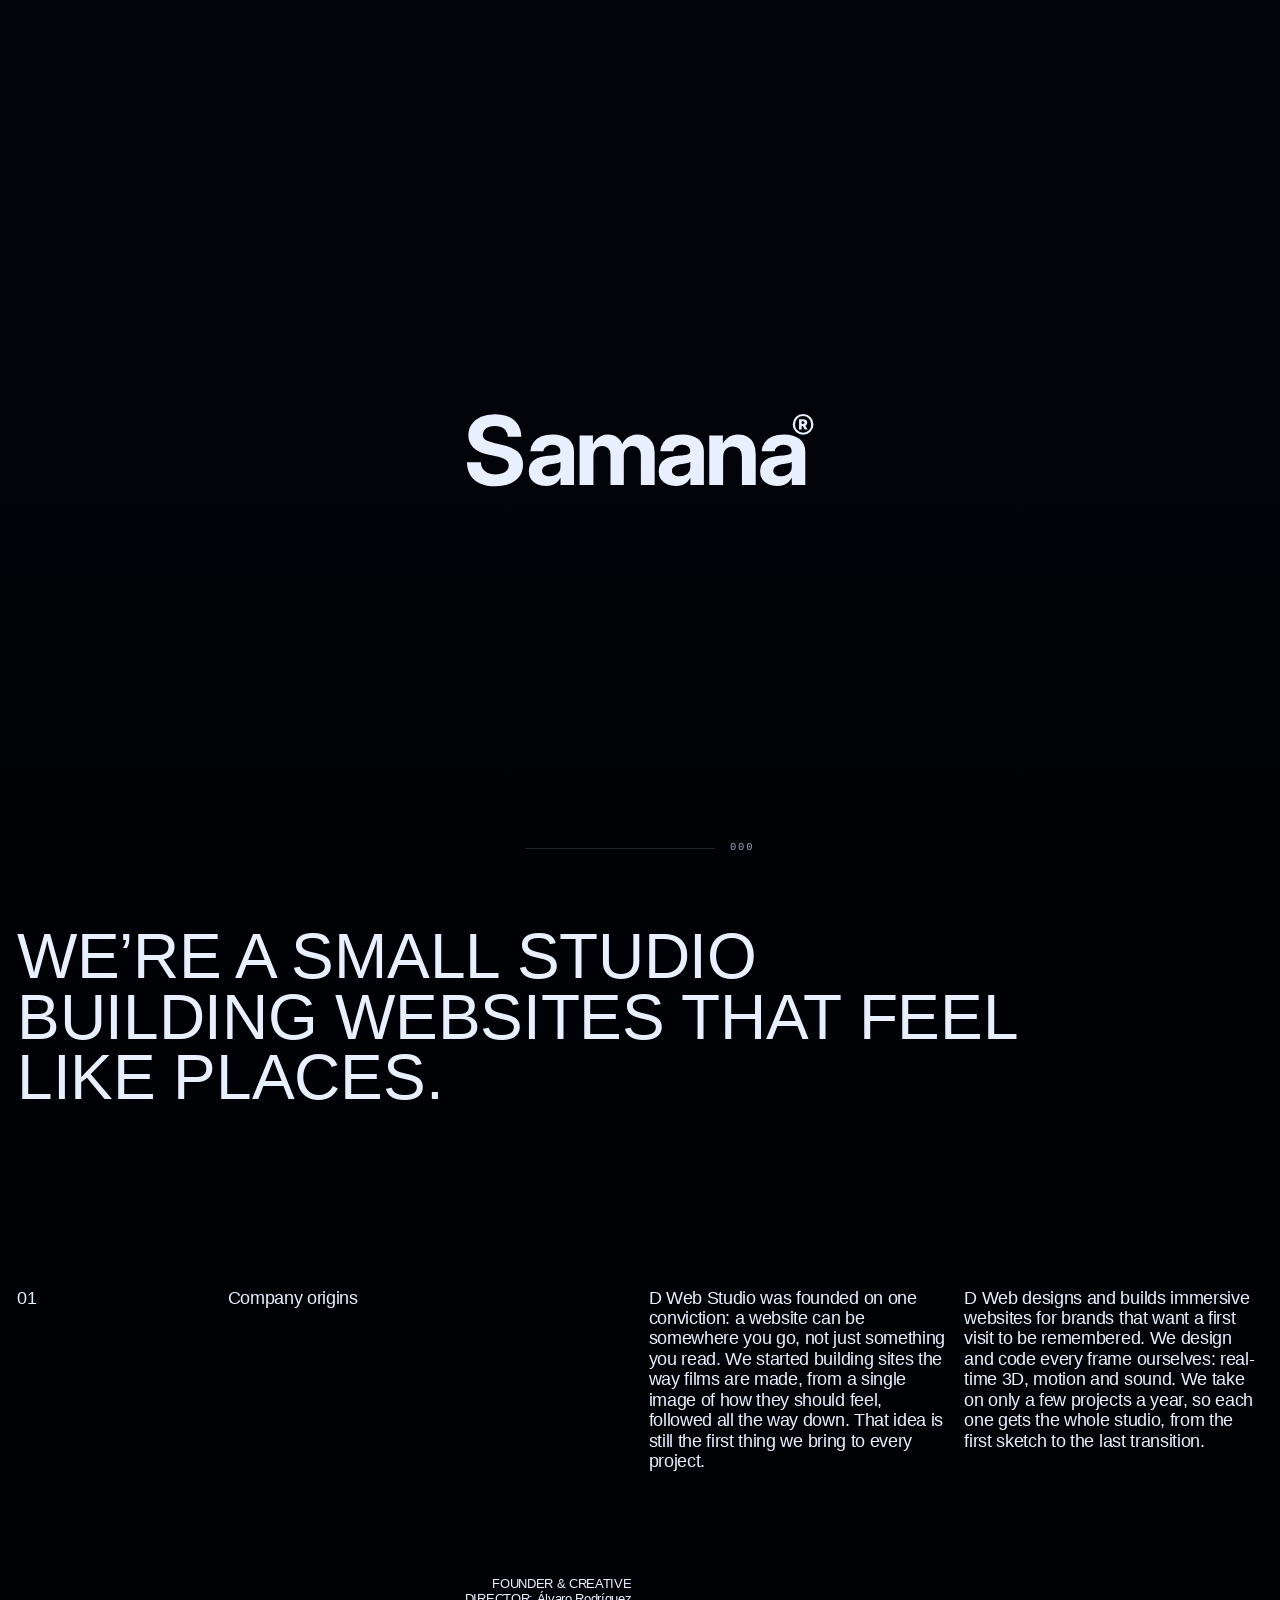
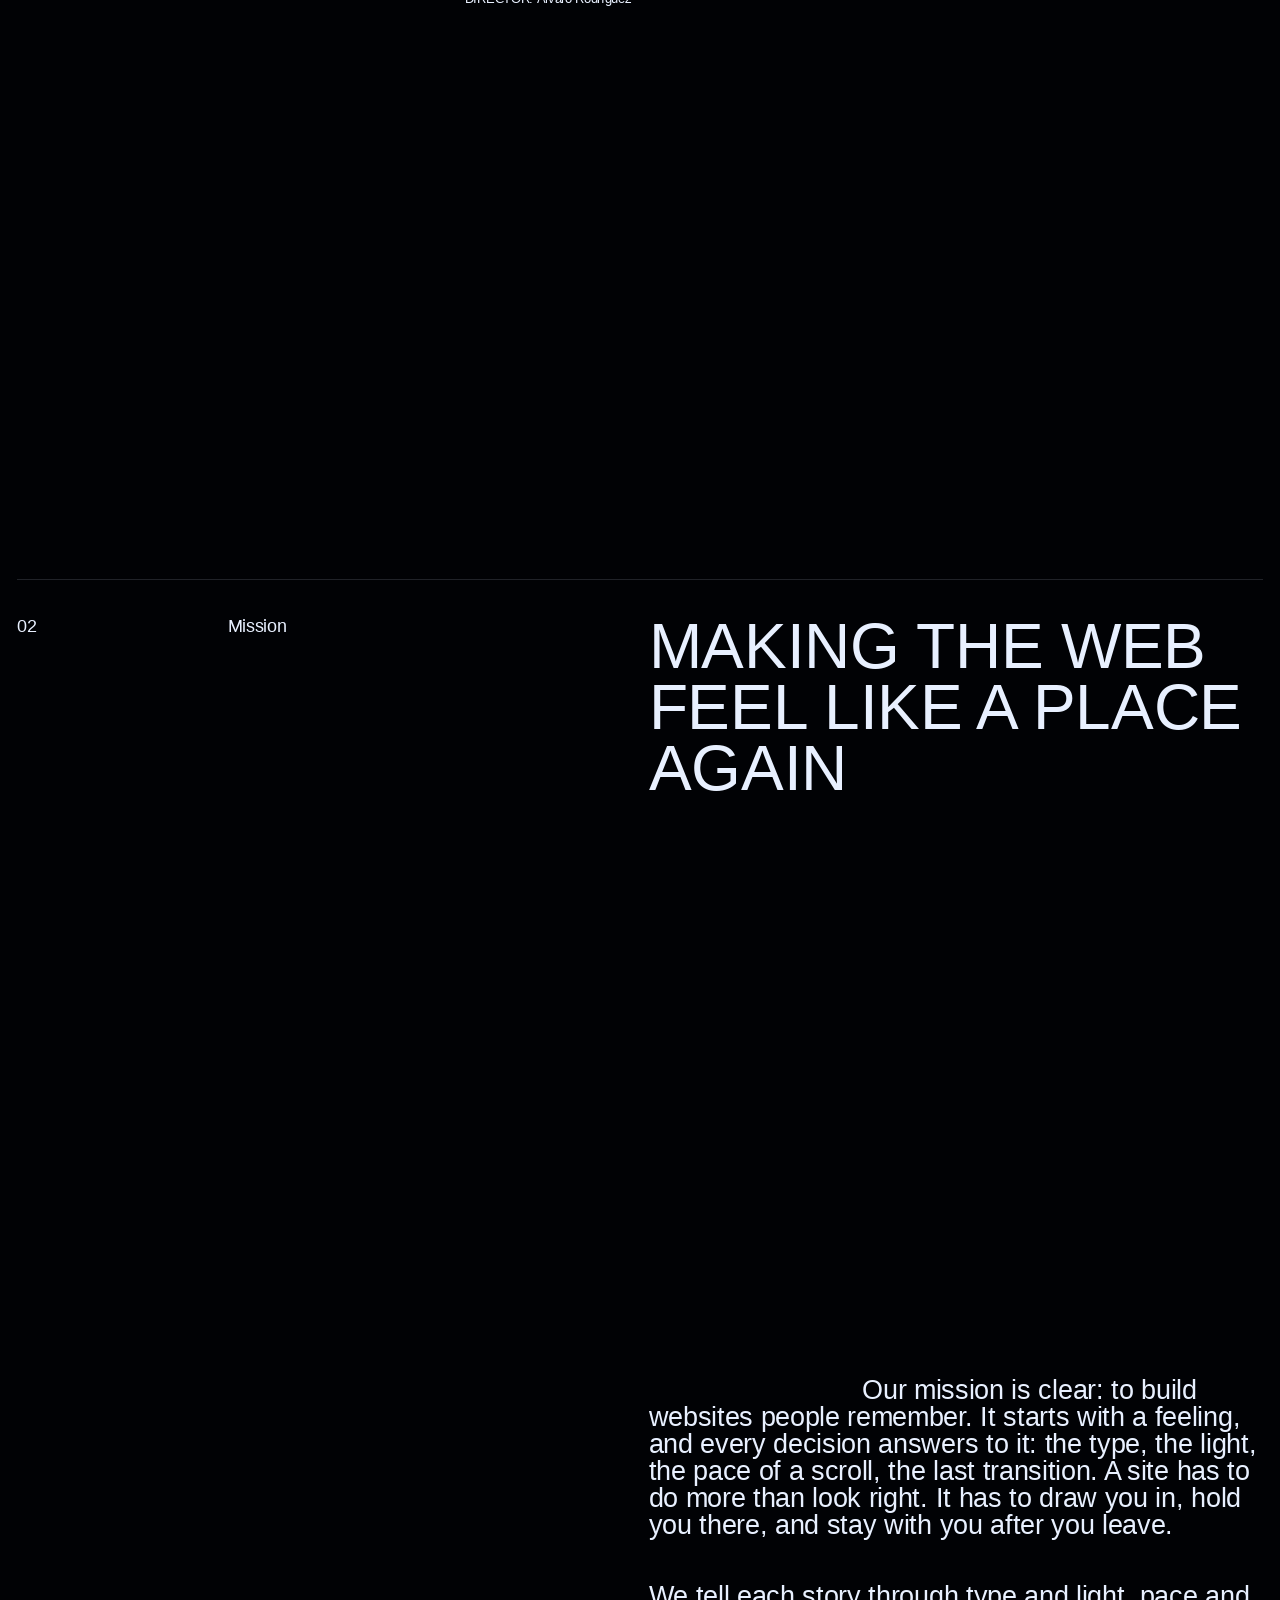
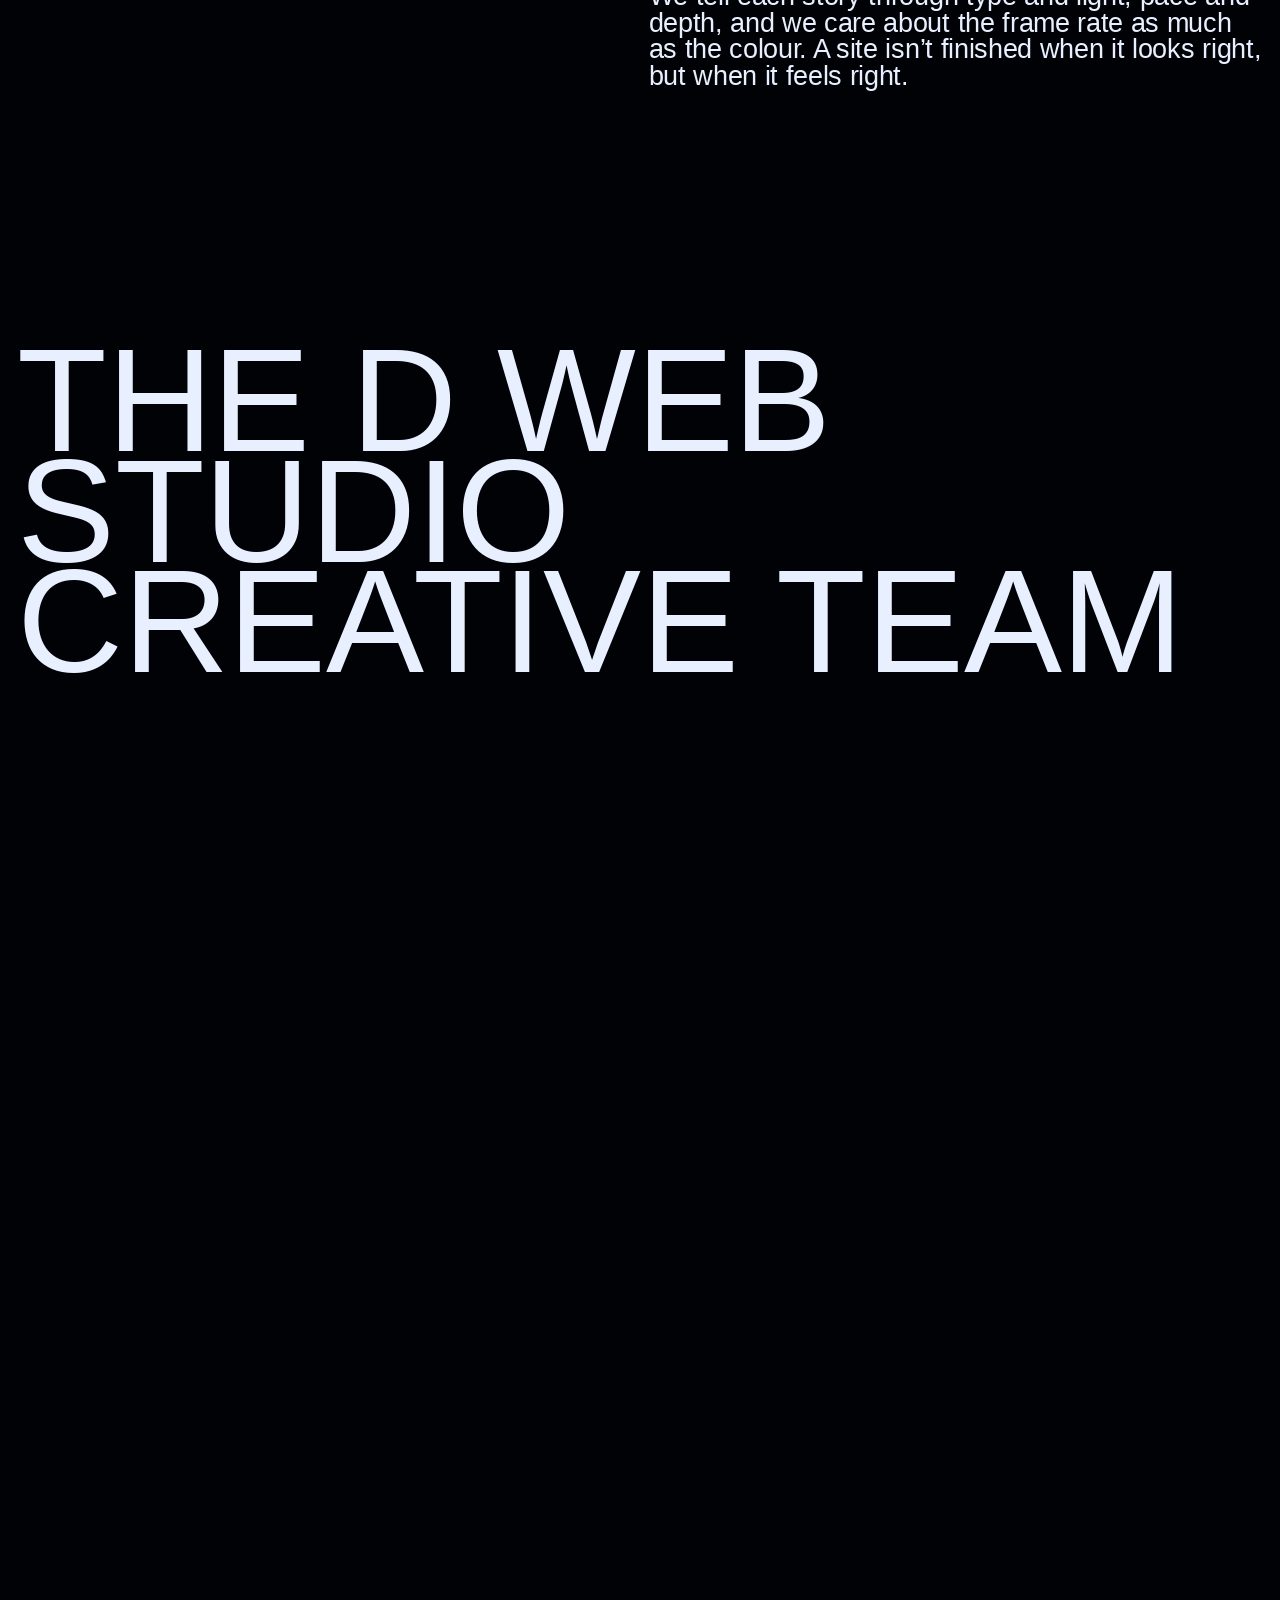
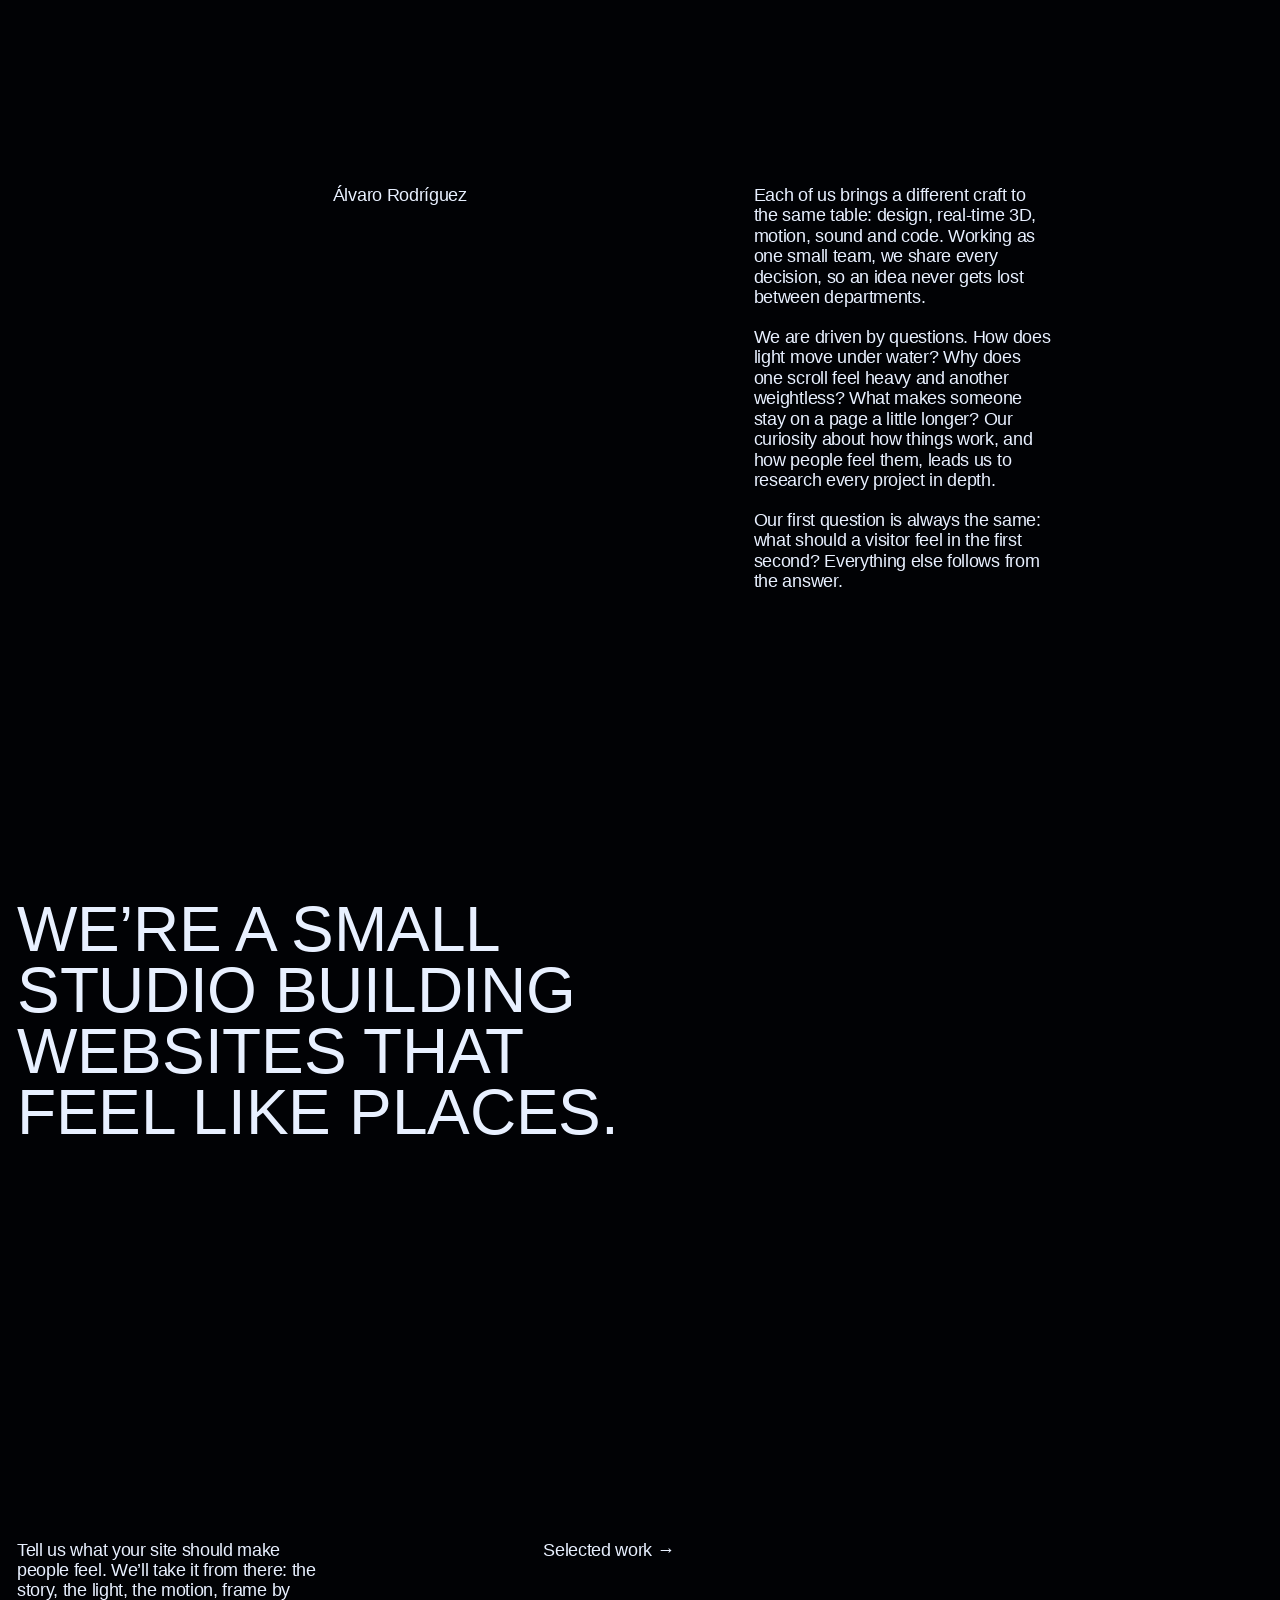
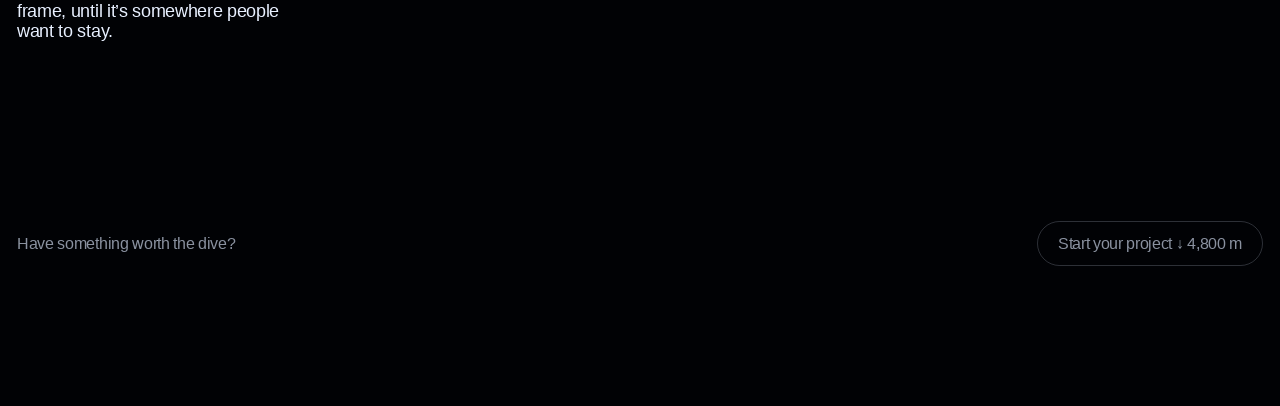
==== commit 067d0db7: "add" ====
--- a/about/index.html
+++ b/about/index.html
@@ -1,6 +1,6 @@
 <!doctype html>
 <html lang="en">
-  <!-- Mirrored from https://samanastudio.es/about/ by HTTrack Website Copier/3.x [XR&CO], Sun, 01 Nov 2026 11:11:32 GMT -->
+  <!-- Mirrored from https://Divyanshstudio.es/about/ by HTTrack Website Copier/3.x [XR&CO], Sun, 01 Nov 2026 11:11:32 GMT -->
   <head>
     <meta charset="UTF-8" />
     <meta
@@ -11,7 +11,7 @@
     <!-- fase 4.15 — About (2,400 m · the midnight zone). The same app as the home (one entry, one Experience):
          this page's text is real HTML (search engines, no JS); the router adopts its section.
          (4.19) Its page, its head's lines and its JSON-LD are written at build from src/content/about.js
-         (src/content/about-page.js — vite.config.js, samanaAbout). -->
+         (src/content/about-page.js — vite.config.js, DivyanshAbout). -->
     <title>About — D Web Studio</title>
     <meta
       name="description"
@@ -30,7 +30,7 @@
       property="og:description"
       content="A small studio building websites that feel like places."
     />
-    <meta property="og:image" content="../og-samana.jpg" />
+    <meta property="og:image" content="../og-Divyansh.jpg" />
     <meta property="og:image:width" content="1200" />
     <meta property="og:image:height" content="630" />
     <meta
@@ -44,7 +44,7 @@
       name="twitter:description"
       content="A small studio building websites that feel like places."
     />
-    <meta name="twitter:image" content="../og-samana.jpg" />
+    <meta name="twitter:image" content="../og-Divyansh.jpg" />
 
     <link rel="icon" href="../favicon5e1f.ico?v=2" sizes="any" />
     <link
@@ -87,7 +87,7 @@
     />
     <link
       rel="preload"
-      href="../fonts/InterSamana-Variable.woff2"
+      href="../fonts/InterDivyansh-Variable.woff2"
       as="font"
       type="font/woff2"
       crossorigin
@@ -106,21 +106,21 @@
         "@context": "https://schema.org",
         "@type": "AboutPage",
         "name": "About — D Web Studio",
-        "url": "https://samanastudio.es/about/",
+        "url": "https://Divyanshstudio.es/about/",
         "description": "D Web Studio is a small studio building websites that feel like places: real-time 3D, motion and sound, designed and coded by hand.",
         "inLanguage": "en",
         "primaryImageOfPage": {
           "@type": "ImageObject",
-          "url": "https://samanastudio.es/about/og-about.jpg",
+          "url": "https://Divyanshstudio.es/about/og-about.jpg",
           "width": 1200,
           "height": 630
         },
         "mainEntity": {
           "@type": "Organization",
           "name": "D Web Studio",
-          "url": "https://samanastudio.es/",
-          "email": "info@samanastudio.es",
-          "logo": "https://samanastudio.es/apple-touch-icon.png",
+          "url": "https://Divyanshstudio.es/",
+          "email": "info@Divyanshstudio.es",
+          "logo": "https://Divyanshstudio.es/apple-touch-icon.png",
           "description": "D Web Studio is a small studio building websites that feel like places: real-time 3D, motion and sound, designed and coded by hand.",
           "founder": {
             "@type": "Person",
@@ -129,8 +129,8 @@
           },
           "employee": [{ "@type": "Person", "name": "Álvaro Rodríguez" }],
           "sameAs": [
-            "https://instagram.com/samanastudios",
-            "https://tiktok.com/@samanastudio"
+            "https://instagram.com/Divyanshstudios",
+            "https://tiktok.com/@Divyanshstudio"
           ]
         }
       }
@@ -140,7 +140,7 @@
     <style data-critical>
       @font-face {
         font-family: Inter;
-        src: url(../fonts/InterSamana-Variable.woff2) format("woff2");
+        src: url(../fonts/InterDivyansh-Variable.woff2) format("woff2");
         font-weight: 400 700;
         font-style: normal;
         font-display: swap;
@@ -156,7 +156,7 @@
         line-gap-override: 0%;
       }
       @font-face {
-        font-family: Samana Hello;
+        font-family: Divyansh Hello;
         src: url(../fonts/InterDisplay-Bold-hello.woff2) format("woff2");
         font-weight: 700;
         font-style: normal;
@@ -287,7 +287,7 @@
       .loader-word {
         margin: 0;
         font-family:
-          Samana Hello,
+          Divyansh Hello,
           Inter,
           system-ui,
           sans-serif;
@@ -955,7 +955,7 @@
           <a href="../index.html">D Web Studio</a
           ><a href="../work/index.html">Work</a
           ><a href="index.html" aria-current="page">About</a
-          ><a href="mailto:info@samanastudio.es">Contact</a>
+          ><a href="mailto:info@Divyanshstudio.es">Contact</a>
         </nav>
       </noscript>
     </header>
@@ -1288,5 +1288,5 @@
     </main>
   </body>
 
-  <!-- Mirrored from https://samanastudio.es/about/ by HTTrack Website Copier/3.x [XR&CO], Sun, 01 Nov 2026 11:11:43 GMT -->
+  <!-- Mirrored from https://Divyanshstudio.es/about/ by HTTrack Website Copier/3.x [XR&CO], Sun, 01 Nov 2026 11:11:43 GMT -->
 </html>
--- a/assets/main-D3ZNuXNC.css
+++ b/assets/main-D3ZNuXNC.css
@@ -16,7 +16,7 @@
 }
 
 @font-face {
-    font-family: SamanaHello;
+    font-family: DivyanshHello;
     src: url(../fonts/InterDisplay-Bold-hello.woff2) format("woff2");
     font-weight: 700;
     font-style: normal;
@@ -190,7 +190,7 @@
 
 .loader-word {
     margin: 0;
-    font-family: SamanaHello, Inter, system-ui, sans-serif;
+    font-family: DivyanshHello, Inter, system-ui, sans-serif;
     font-weight: 700;
     font-size: var(--hello-fs);
     letter-spacing: -.03em;
